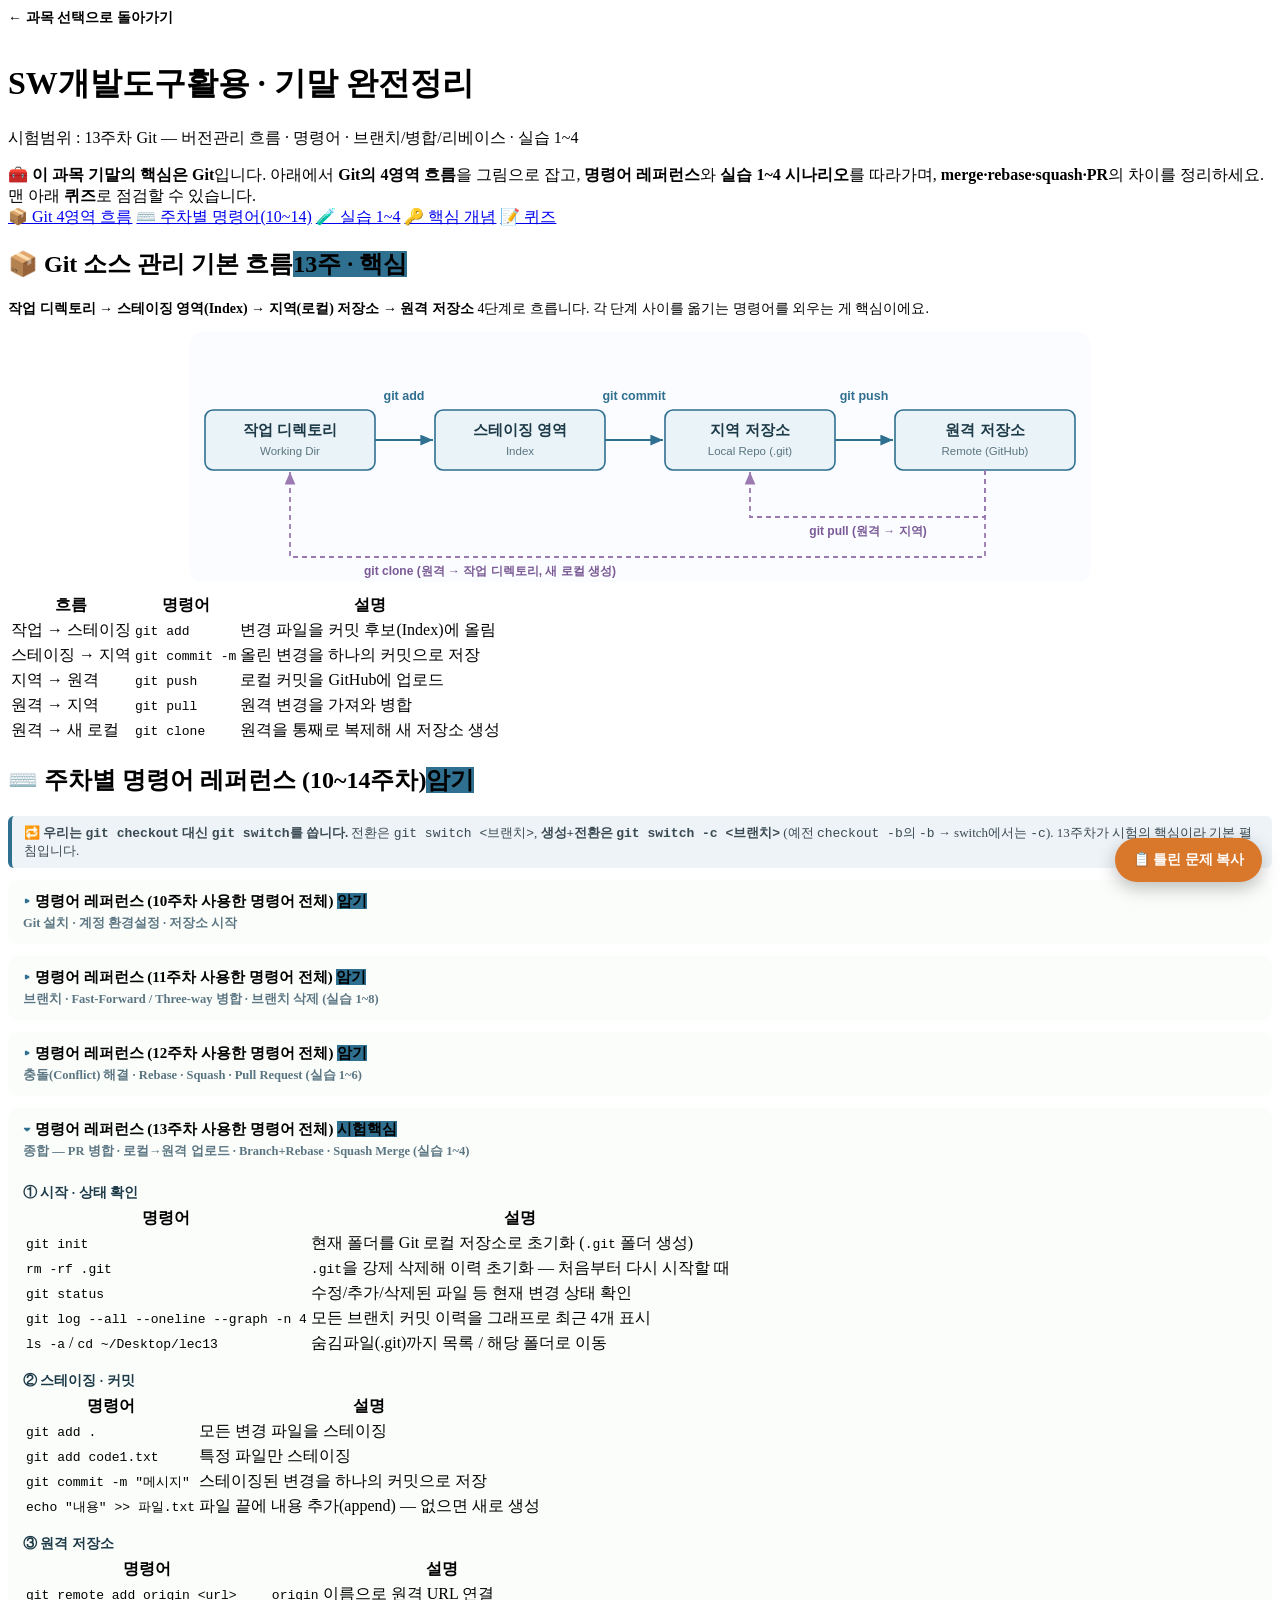
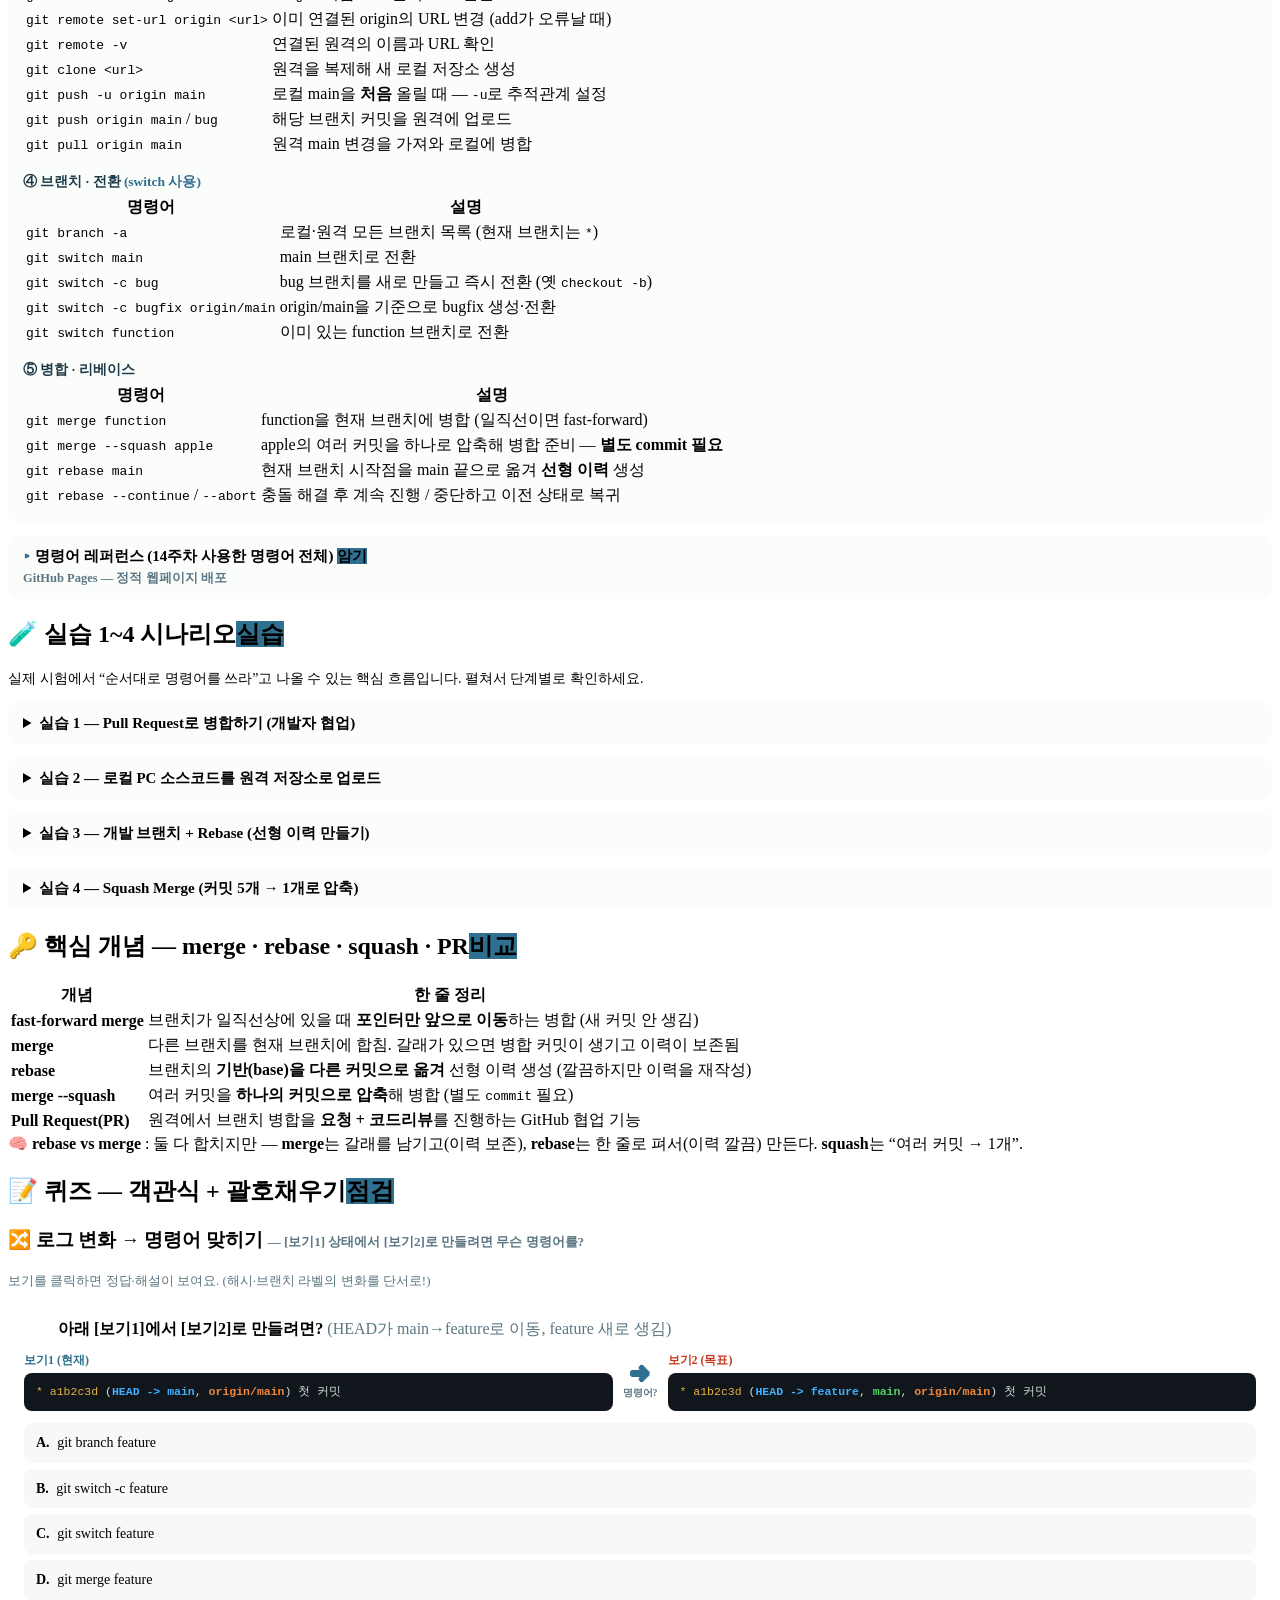
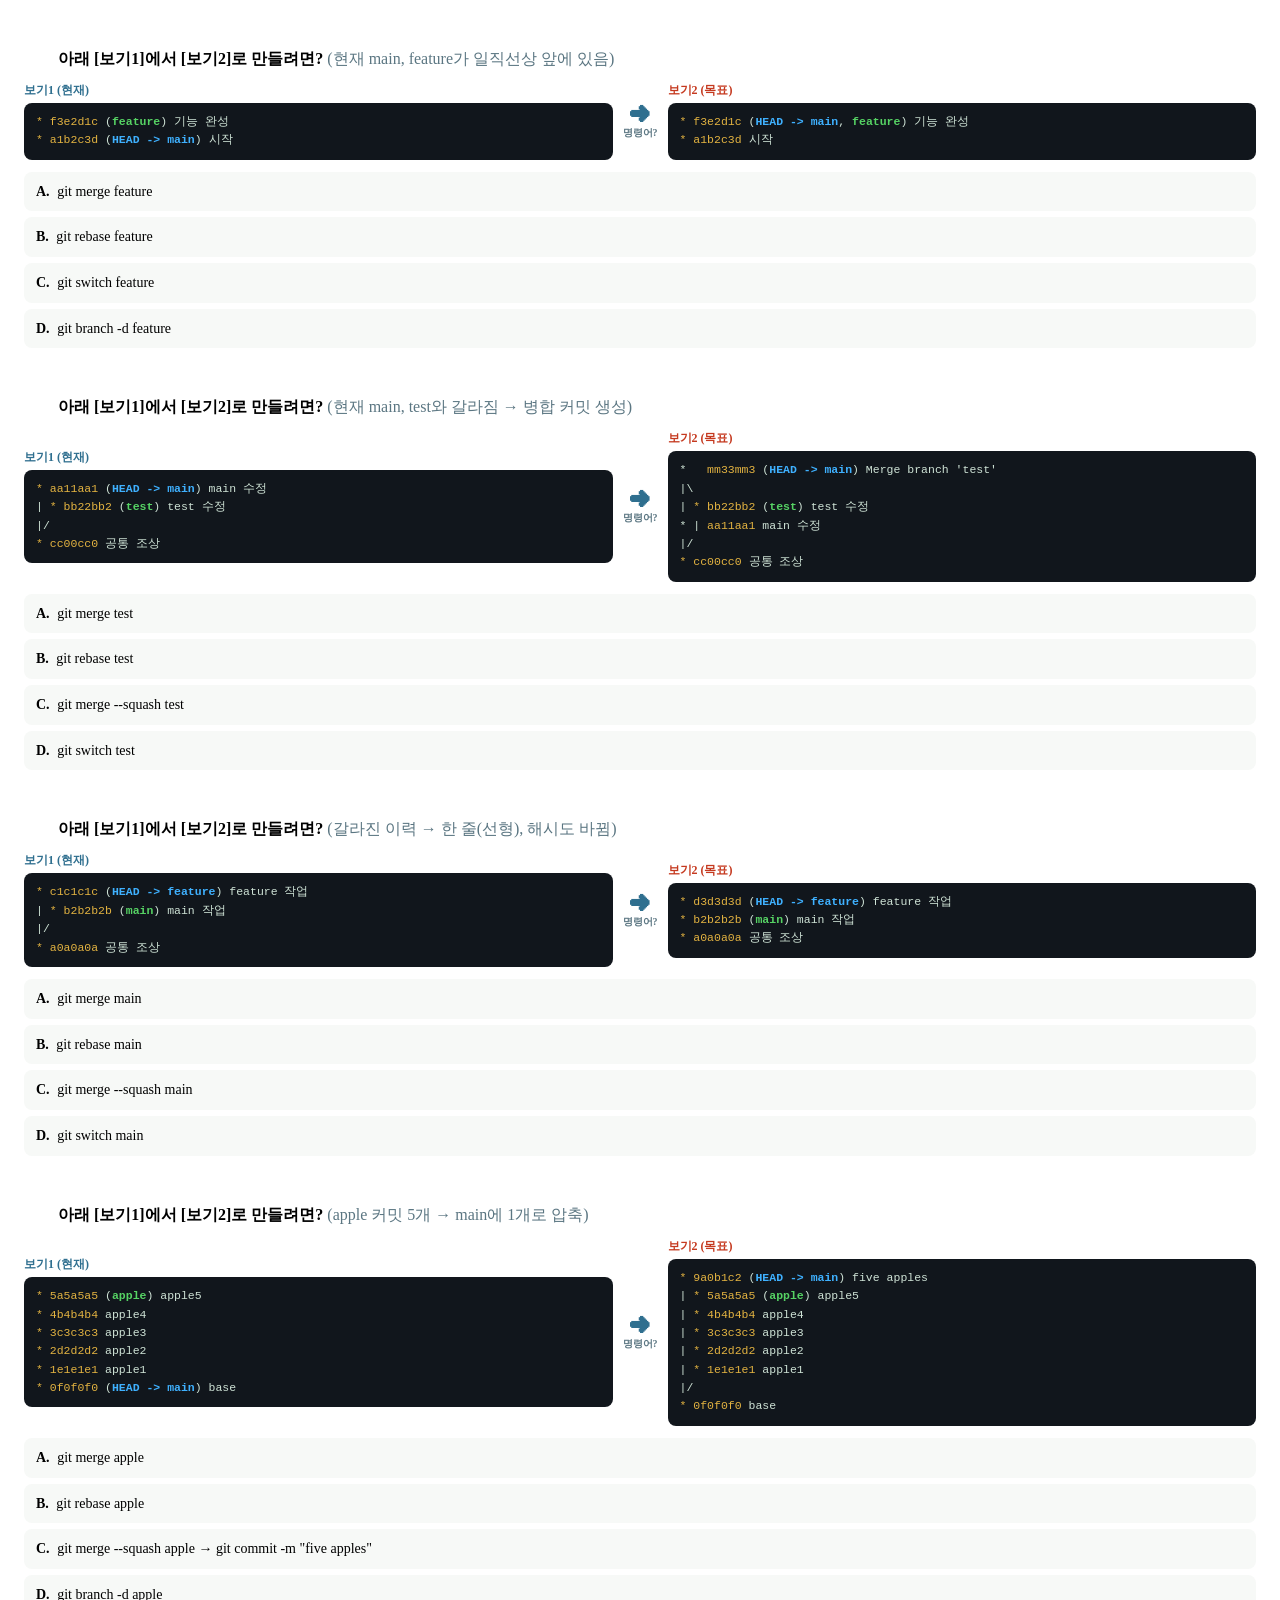
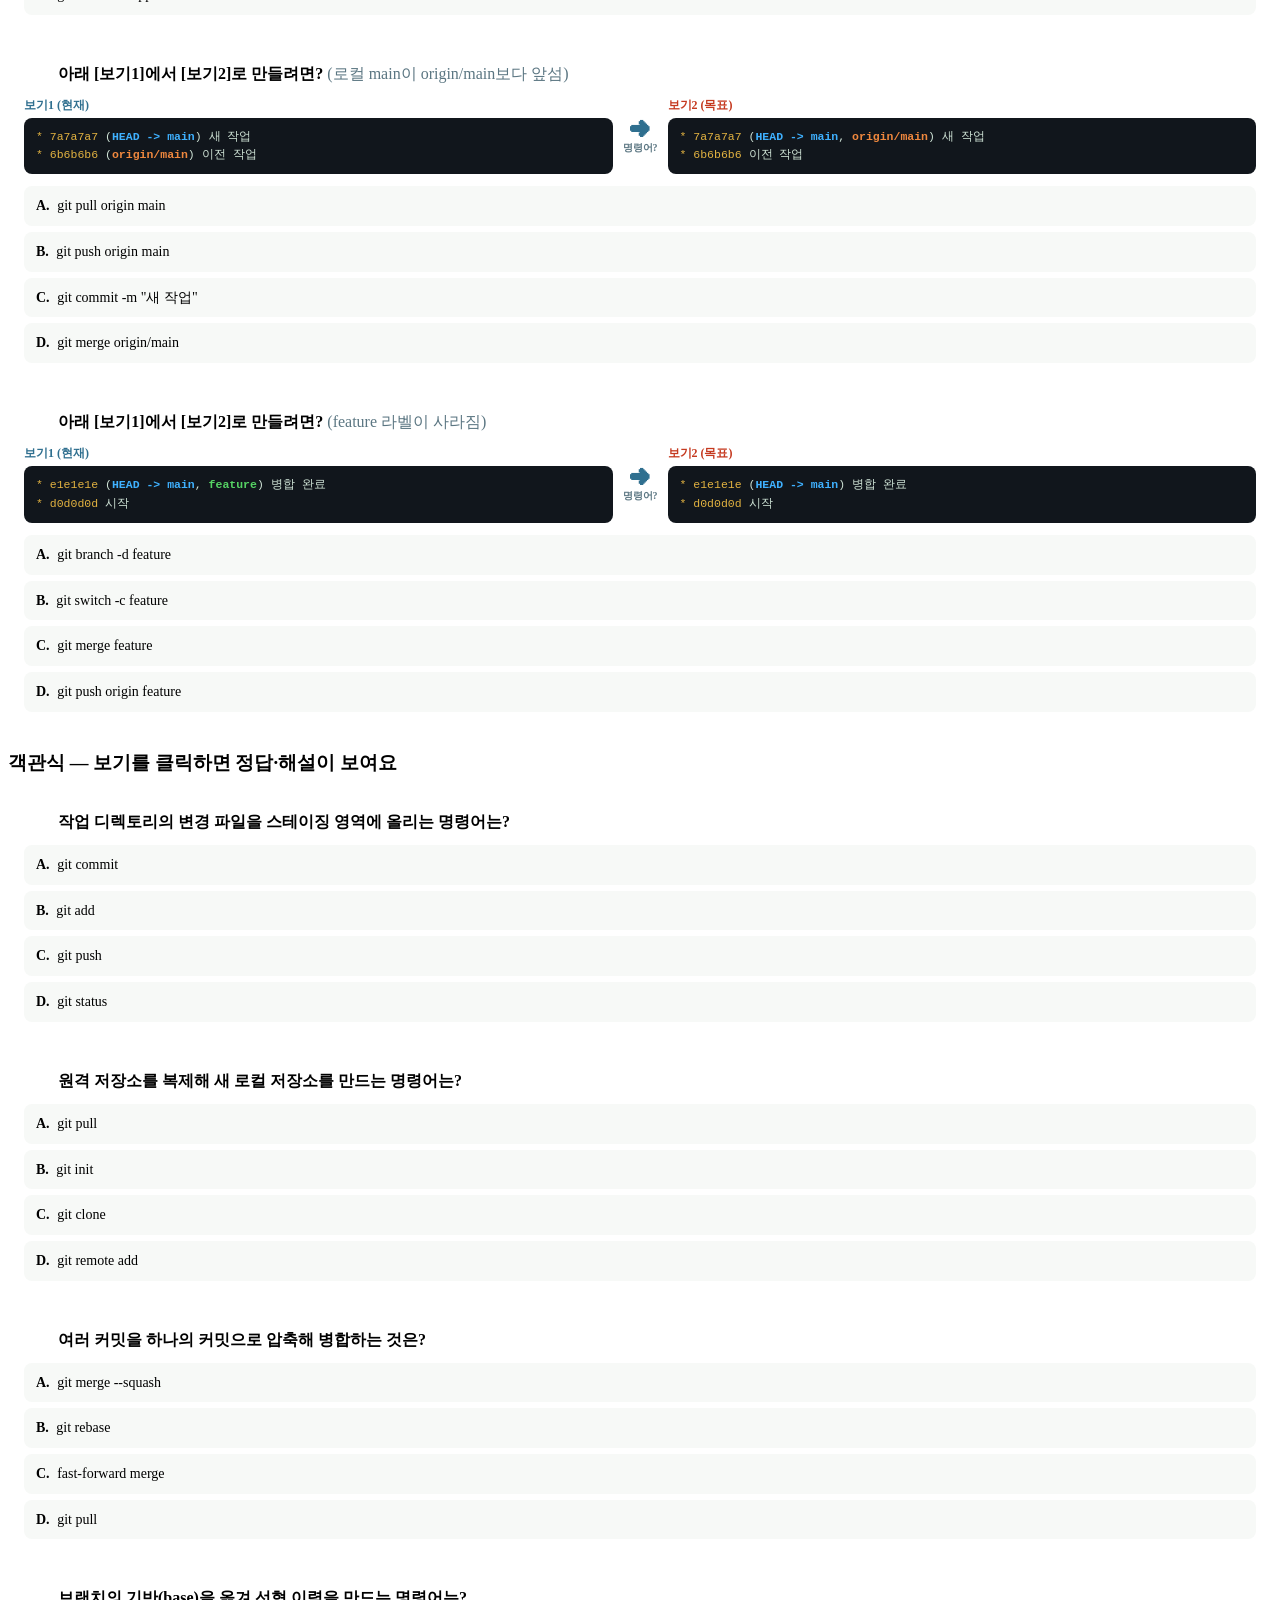
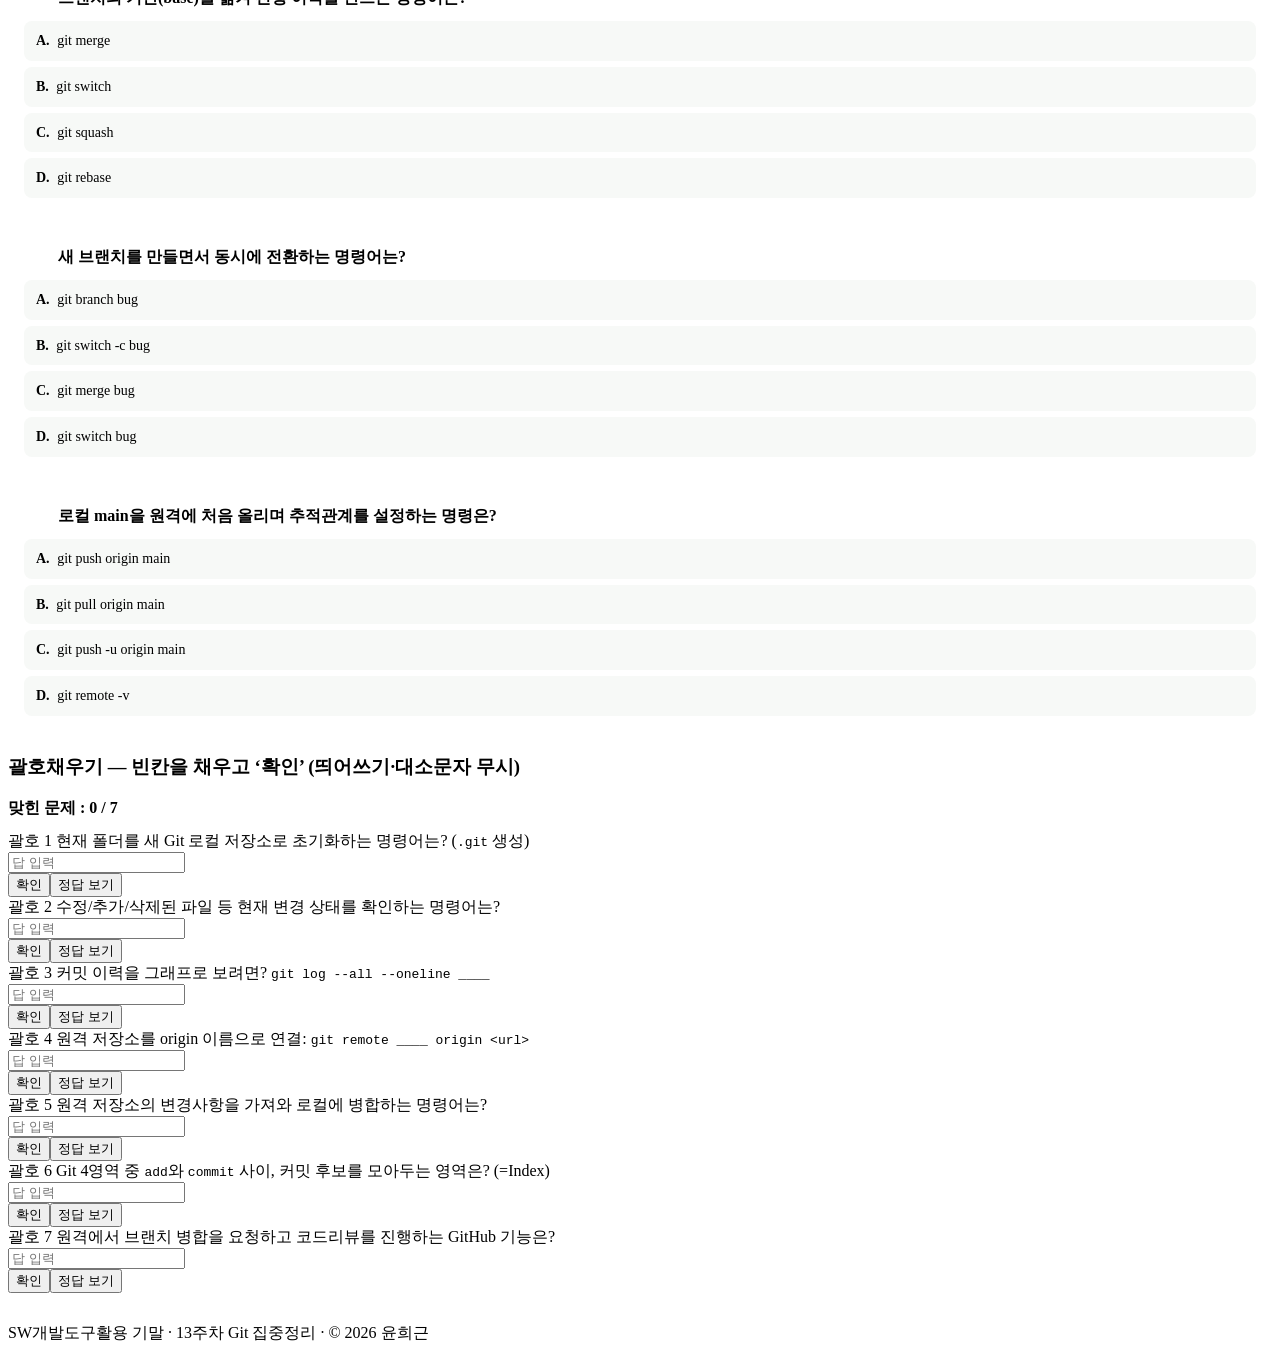
==== SW개발도구활용.html @ b2d369a0 "SW '로그 변화→명령어 맞히기' 7문제 추가 + 웹 복습배너/뒤로가기 순서 교체·깨진주석 제거 - SW 문제풀이: [보기1 log]→[보기2 log] 변화를 보고 명령어를 고르는" ====
<!-- ===================================================================== -->
<!-- SW개발도구활용 · 기말 완전정리 — 13주차 Git 집중정리                      -->
<!-- 시험범위: Lecture 13 Git (기본 흐름·명령어·브랜치/병합/리베이스·실습 1~4) -->
<!-- 코드 실행기 없음(개발도구 과목) · 개념정리 + 명령어 + 퀴즈               -->
<!-- ===================================================================== -->

<!DOCTYPE html>
<html lang="ko">

<head>
    <meta charset="UTF-8">
    <meta name="viewport" content="width=device-width, initial-scale=1.0">
    <title>SW개발도구활용 기말 완전정리 · Git</title>
    <link rel="stylesheet" href="style.css">
    <style>
        .back-link { display:inline-block; margin-bottom:14px; color:var(--main); font-weight:800; text-decoration:none; font-size:14px; }
        .back-link:hover { text-decoration:underline; }
        .chap { background:#2f6f8f; }                 /* SW(Git) = 청록 포인트 */

        /* 터미널 명령 블록 */
        pre.cmd { background:#0f1b14; color:#dff5e6; border-radius:9px; padding:12px 14px; margin:10px 0;
                  font-family:Consolas,"D2Coding",monospace; font-size:13px; line-height:1.65; overflow-x:auto; white-space:pre; }
        pre.cmd .c { color:#85b79d; }                 /* 주석/설명 */
        pre.cmd .p { color:#7fd49a; font-weight:700; } /* 프롬프트 $ */
        code.k { background:#eef3f7; color:#234; border:1px solid #cfdce6; border-radius:5px; padding:1px 6px; font-family:Consolas,"D2Coding",monospace; font-size:.92em; }

        .res { background:#eef6f0; border-left:4px solid #2d6a4f; border-radius:6px; padding:8px 12px; font-size:13px; margin:6px 0 2px; }
        .res b { color:#1f5b41; }

        /* 실제 Git Bash 로그 캡처 갤러리 */
        .logwrap { background:#fff7f3; border:1px solid #f0c9bb; border-radius:10px; padding:10px 12px; margin:8px 0; }
        .logwrap > .lh { font-weight:800; color:#c5391f; font-size:13.5px; margin-bottom:6px; }
        .loggrid { display:grid; grid-template-columns:repeat(2,1fr); gap:12px; }
        @media (max-width:700px){ .loggrid { grid-template-columns:1fr; } }
        .logshot { margin:0; }
        .logshot a { display:block; }
        .logshot img { width:100%; height:auto; display:block; border:1px solid #2b2b2b; border-radius:8px; background:#1e1e1e; cursor:zoom-in; }
        .logshot figcaption { font-size:12px; color:#6b4a3e; margin-top:5px; line-height:1.45; }
        .logshot figcaption code { font-size:.92em; }

        /* Git 4영역 흐름 다이어그램 */
        .git-flow { width:100%; max-width:900px; height:auto; display:block; margin:10px auto; background:#fbfcff; border:1px solid var(--line); border-radius:12px; }

        /* 주차별 명령어 레퍼런스 카드 */
        .wk { border:1px solid var(--line); border-radius:10px; background:#fbfdfb; margin:12px 0; }
        .wk > summary { cursor:pointer; font-weight:800; color:var(--main); padding:12px 15px; font-size:15px; list-style:none; }
        .wk > summary::-webkit-details-marker { display:none; }
        .wk > summary::before { content:"▸ "; color:#2f6f8f; }
        .wk[open] > summary::before { content:"▾ "; }
        .wk[open] > summary { border-bottom:1px solid var(--line); }
        .wk > summary .wt { display:block; margin-top:4px; font-weight:600; color:#5b7682; font-size:12.5px; }
        .wk > div { padding:4px 15px 14px; }
        .wk h4 { margin:15px 0 3px; font-size:13.5px; color:#1d3a48; }
        .wk h4:first-child { margin-top:8px; }
        .swnote { font-size:13px; color:#3a4a52; background:#eef3f7; border-left:4px solid #2f6f8f; border-radius:6px; padding:8px 12px; margin:8px 0 2px; }

        /* 실습 시나리오 카드 */
        .scn { border:1px solid var(--line); border-radius:10px; background:#fbfdfb; margin:12px 0; }
        .scn > summary { cursor:pointer; font-weight:800; color:var(--main); padding:12px 15px; font-size:15px; }
        .scn[open] > summary { border-bottom:1px solid var(--line); }
        .scn > div { padding:6px 15px 14px; }
        .scn ol { margin:8px 0 8px 20px; font-size:14px; line-height:1.7; }

        /* 객관식(컴공과 동일 스타일) */
        .mcq { border:1px solid var(--line); border-radius:10px; padding:14px 16px; margin:12px 0; background:#fff; }
        .mcq-q { font-weight:700; margin:0 0 10px; line-height:1.6; }
        .mcq-no { display:inline-block; min-width:26px; height:24px; line-height:24px; text-align:center; background:var(--main); color:#fff; border-radius:6px; font-size:13px; margin-right:8px; }
        .opt { display:block; width:100%; text-align:left; font-family:inherit; font-size:14px; line-height:1.55; background:#f7f9f7; border:1px solid var(--line); border-radius:8px; padding:9px 12px; margin:6px 0; cursor:pointer; transition:background .12s, border-color .12s; }
        .opt:hover { border-color:var(--main); background:#eef5ef; }
        .opt b { color:var(--main); margin-right:4px; }
        .mcq.answered .opt { cursor:default; }
        .opt.correct { background:#e7f6ec; border-color:var(--main); color:#176c3a; font-weight:700; }
        .opt.correct::after { content:"  ✓ 정답"; color:var(--main); font-weight:900; font-size:12px; }
        .opt.wrong { background:#fdecec; border-color:#d9534f; color:#a32f2b; }
        .opt.wrong::after { content:"  ✗"; color:#d9534f; font-weight:900; }
        .mcq-exp { display:none; margin-top:10px; padding:10px 12px; background:#fff8e6; border-left:4px solid var(--point); border-radius:6px; font-size:13.5px; line-height:1.6; }
        .mcq-exp b { color:var(--point); }
        .qz-wrap { margin:6px 0 4px; }
        #quiz-score { font-weight:800; color:var(--main); margin:4px 0 12px; }

        /* 로그 변화 → 명령어 맞히기 (보기1 log → 보기2 log) */
        .lqpair { display:grid; grid-template-columns:1fr auto 1fr; gap:10px; align-items:center; margin:10px 0 12px; }
        @media (max-width:640px){ .lqpair { grid-template-columns:1fr; } .lqarrow { transform:rotate(90deg); justify-self:center; } }
        .lqcol { min-width:0; }
        .lqlabel { font-size:12px; font-weight:800; color:#2f6f8f; margin-bottom:4px; }
        .lqlabel.b2 { color:#c5391f; }
        .lqlog { background:#11161c; color:#cfe3d6; border-radius:8px; padding:10px 12px; margin:0;
                 font-family:Consolas,"D2Coding",monospace; font-size:11.5px; line-height:1.6; white-space:pre; overflow-x:auto; }
        .lqlog .h  { color:#e3b341; }                    /* 커밋 해시 */
        .lqlog .hd { color:#3fb1ff; font-weight:700; }   /* HEAD -> */
        .lqlog .br { color:#56d364; font-weight:700; }   /* 지역 브랜치 */
        .lqlog .rm { color:#f0883e; font-weight:700; }   /* origin/원격 */
        .lqarrow { font-weight:900; color:#2f6f8f; font-size:20px; text-align:center; line-height:1.2; }
        .lqarrow small { display:block; font-size:10px; color:#5b7682; font-weight:700; }
    </style>
</head>

<body>
<div class="wrap">

    <a class="back-link" href="index.html">← 과목 선택으로 돌아가기</a>

    <header class="page-head">
        <h1>SW개발도구활용 · 기말 완전정리</h1>
        <p>시험범위 : 13주차 Git — 버전관리 흐름 · 명령어 · 브랜치/병합/리베이스 · 실습 1~4</p>
    </header>

    <div class="tip">
        🧰 <b>이 과목 기말의 핵심은 Git</b>입니다. 아래에서 <b>Git의 4영역 흐름</b>을 그림으로 잡고,
        <b>명령어 레퍼런스</b>와 <b>실습 1~4 시나리오</b>를 따라가며, <b>merge·rebase·squash·PR</b>의 차이를 정리하세요.
        맨 아래 <b>퀴즈</b>로 점검할 수 있습니다.
    </div>

    <nav class="toc">
        <a href="#flow">📦 Git 4영역 흐름</a>
        <a href="#cmd">⌨️ 주차별 명령어(10~14)</a>
        <a href="#scn">🧪 실습 1~4</a>
        <a href="#concept">🔑 핵심 개념</a>
        <a href="#quiz">📝 퀴즈</a>
    </nav>

<!-- ===================== Git 4영역 흐름 ===================== -->
<section class="card" id="flow">
  <h2>📦 Git 소스 관리 기본 흐름<span class="week chap">13주 · 핵심</span></h2>
  <p style="font-size:14px;"><b>작업 디렉토리 → 스테이징 영역(Index) → 지역(로컬) 저장소 → 원격 저장소</b> 4단계로 흐릅니다.
     각 단계 사이를 옮기는 명령어를 외우는 게 핵심이에요.</p>

  <svg class="git-flow" viewBox="0 0 900 250" xmlns="http://www.w3.org/2000/svg" font-family="'맑은 고딕',Arial,sans-serif">
    <defs>
      <marker id="ga" markerWidth="9" markerHeight="9" refX="7" refY="3" orient="auto"><path d="M0,0 L7,3 L0,6 Z" fill="#2f6f8f"/></marker>
      <marker id="gb" markerWidth="9" markerHeight="9" refX="7" refY="3" orient="auto"><path d="M0,0 L7,3 L0,6 Z" fill="#9a7ab0"/></marker>
    </defs>
    <style>
      .bx { fill:#eaf3f7; stroke:#2f6f8f; stroke-width:1.6; }
      .bt { fill:#1d3a48; font-weight:800; font-size:15px; text-anchor:middle; }
      .bs { fill:#5b7682; font-size:11.5px; text-anchor:middle; }
      .fa { stroke:#2f6f8f; stroke-width:1.8; fill:none; marker-end:url(#ga); }
      .fl { fill:#2f6f8f; font-weight:800; font-size:12.5px; text-anchor:middle; }
      .ba { stroke:#9a7ab0; stroke-width:1.8; fill:none; marker-end:url(#gb); stroke-dasharray:5 4; }
      .bl { fill:#7a5a96; font-weight:800; font-size:12px; text-anchor:middle; }
    </style>
    <!-- 박스 4개 -->
    <rect class="bx" x="15"  y="78" width="170" height="60" rx="8"/>
    <text class="bt" x="100" y="103">작업 디렉토리</text><text class="bs" x="100" y="123">Working Dir</text>
    <rect class="bx" x="245" y="78" width="170" height="60" rx="8"/>
    <text class="bt" x="330" y="103">스테이징 영역</text><text class="bs" x="330" y="123">Index</text>
    <rect class="bx" x="475" y="78" width="170" height="60" rx="8"/>
    <text class="bt" x="560" y="103">지역 저장소</text><text class="bs" x="560" y="123">Local Repo (.git)</text>
    <rect class="bx" x="705" y="78" width="180" height="60" rx="8"/>
    <text class="bt" x="795" y="103">원격 저장소</text><text class="bs" x="795" y="123">Remote (GitHub)</text>
    <!-- 앞으로 흐름 -->
    <path class="fa" d="M185,108 L243,108"/><text class="fl" x="214" y="68">git add</text>
    <path class="fa" d="M415,108 L473,108"/><text class="fl" x="444" y="68">git commit</text>
    <path class="fa" d="M645,108 L703,108"/><text class="fl" x="674" y="68">git push</text>
    <!-- 되돌아오는 흐름(pull / clone) -->
    <path class="ba" d="M795,138 L795,185 L560,185 L560,140"/><text class="bl" x="678" y="203">git pull (원격 → 지역)</text>
    <path class="ba" d="M795,138 L795,225 L100,225 L100,140"/><text class="bl" x="300" y="243">git clone (원격 → 작업 디렉토리, 새 로컬 생성)</text>
  </svg>
  <table class="ref"><tr><th>흐름</th><th>명령어</th><th>설명</th></tr>
    <tr><td>작업 → 스테이징</td><td><code>git add</code></td><td>변경 파일을 커밋 후보(Index)에 올림</td></tr>
    <tr><td>스테이징 → 지역</td><td><code>git commit -m</code></td><td>올린 변경을 하나의 커밋으로 저장</td></tr>
    <tr><td>지역 → 원격</td><td><code>git push</code></td><td>로컬 커밋을 GitHub에 업로드</td></tr>
    <tr><td>원격 → 지역</td><td><code>git pull</code></td><td>원격 변경을 가져와 병합</td></tr>
    <tr><td>원격 → 새 로컬</td><td><code>git clone</code></td><td>원격을 통째로 복제해 새 저장소 생성</td></tr>
  </table>
</section>

<!-- ===================== 명령어 레퍼런스 ===================== -->
<section class="card" id="cmd">
  <h2>⌨️ 주차별 명령어 레퍼런스 (10~14주차)<span class="week chap">암기</span></h2>
  <div class="swnote">🔁 <b>우리는 <code>git checkout</code> 대신 <code>git switch</code>를 씁니다.</b>
    전환은 <code>git switch &lt;브랜치&gt;</code>, <b>생성+전환은 <code>git switch -c &lt;브랜치&gt;</code></b>
    (예전 <code>checkout -b</code>의 <code>-b</code> → switch에서는 <code>-c</code>). 13주차가 시험의 핵심이라 기본 펼침입니다.</div>

  <details class="wk"><summary>명령어 레퍼런스 (10주차 사용한 명령어 전체) <span class="week chap">암기</span>
    <span class="wt">Git 설치 · 계정 환경설정 · 저장소 시작</span></summary>
    <div>
      <h4>Git 설치 후 가장 먼저 하는 1회성 계정 설정</h4>
      <table class="ref"><tr><th>명령어</th><th>설명</th></tr>
        <tr><td><code>git --version</code></td><td>설치된 Git 버전 확인</td></tr>
        <tr><td><code>git config --global user.name "이름"</code></td><td>커밋 작성자 <b>이름</b>을 전역(모든 저장소)으로 설정</td></tr>
        <tr><td><code>git config --global user.email "이메일"</code></td><td>커밋 작성자 <b>이메일</b>을 전역으로 설정</td></tr>
        <tr><td><code>git config --list</code></td><td>현재 Git 설정값 전체 확인</td></tr>
      </table>
      <h4>저장소 시작</h4>
      <table class="ref"><tr><th>명령어</th><th>설명</th></tr>
        <tr><td><code>git init</code></td><td>현재 폴더를 Git 로컬 저장소로 초기화 (<code>.git</code> 생성)</td></tr>
        <tr><td><code>git clone &lt;url&gt;</code></td><td>원격 저장소를 복제해 새 로컬 저장소 생성</td></tr>
      </table>
    </div>
  </details>

  <details class="wk"><summary>명령어 레퍼런스 (11주차 사용한 명령어 전체) <span class="week chap">암기</span>
    <span class="wt">브랜치 · Fast-Forward / Three-way 병합 · 브랜치 삭제 (실습 1~8)</span></summary>
    <div>
      <h4>브랜치 만들기 · 전환</h4>
      <table class="ref"><tr><th>명령어</th><th>설명</th></tr>
        <tr><td><code>git branch</code></td><td>브랜치 목록 확인 (현재 브랜치는 <code>*</code>)</td></tr>
        <tr><td><code>git switch -c test</code> <code class="k">(= 옛 checkout -b test)</code></td><td>test 개발 브랜치를 새로 만들고 즉시 전환</td></tr>
        <tr><td><code>git switch main</code></td><td>main 브랜치로 전환</td></tr>
      </table>
      <h4>커밋 · 원격 반영</h4>
      <table class="ref"><tr><th>명령어</th><th>설명</th></tr>
        <tr><td><code>git add .</code> / <code>git commit -m "..."</code></td><td>변경을 스테이징 · 커밋</td></tr>
        <tr><td><code>git push origin main</code> / <code>&lt;브랜치&gt;</code></td><td>각 브랜치의 개발내역을 원격(GitHub)에 업로드</td></tr>
      </table>
      <h4>병합 (Fast-Forward / Three-way)</h4>
      <table class="ref"><tr><th>명령어</th><th>설명</th></tr>
        <tr><td><code>git merge test</code></td><td>test를 현재 브랜치에 병합 — 일직선이면 <b>Fast-Forward</b>, 갈래가 있으면 <b>Three-way</b>(병합 커밋 생성)</td></tr>
      </table>
      <h4>브랜치 삭제 · 로그</h4>
      <table class="ref"><tr><th>명령어</th><th>설명</th></tr>
        <tr><td><code>git branch -d test</code></td><td>병합이 끝난 브랜치를 안전하게 삭제</td></tr>
        <tr><td><code>git branch -D test</code></td><td>병합 안 된 브랜치도 강제 삭제</td></tr>
        <tr><td><code>git log --oneline --all --graph -n 3</code></td><td>모든 브랜치 이력을 한 줄 그래프로 (실습에서 <code>-n 2/3</code> 사용)</td></tr>
      </table>
      <div class="swnote">👥 <b>협업</b> : GitHub 저장소 <b>Settings → Collaborator(공동작업자) 추가</b> → 초대받은 사람이 같은 저장소에 push 가능.</div>
    </div>
  </details>

  <details class="wk"><summary>명령어 레퍼런스 (12주차 사용한 명령어 전체) <span class="week chap">암기</span>
    <span class="wt">충돌(Conflict) 해결 · Rebase · Squash · Pull Request (실습 1~6)</span></summary>
    <div>
      <h4>충돌(Conflict) 해결</h4>
      <table class="ref"><tr><th>명령어 / 표시</th><th>설명</th></tr>
        <tr><td><code>git merge test</code></td><td>병합 — 같은 줄을 양쪽 브랜치가 고쳤으면 <b>충돌 발생</b></td></tr>
        <tr><td><code>&lt;&lt;&lt;&lt;&lt;&lt;&lt; HEAD</code> · <code>=======</code> · <code>&gt;&gt;&gt;&gt;&gt;&gt;&gt; test</code></td><td>충돌 부분 표시 — 편집기로 <b>원하는 내용만 남기고 표시 줄 삭제</b></td></tr>
        <tr><td><code>git add &lt;충돌파일&gt;</code> → <code>git commit</code></td><td>충돌 해결 후 병합 마무리 (병합 커밋 생성)</td></tr>
      </table>
      <h4>Rebase 후 Merge (선형 이력)</h4>
      <table class="ref"><tr><th>명령어</th><th>설명</th></tr>
        <tr><td><code>git rebase main</code></td><td>현재 개발 브랜치를 main 끝으로 옮겨 <b>선형 이력</b> 생성</td></tr>
        <tr><td><code>git rebase --continue</code> / <code>--abort</code></td><td>충돌 해결 후 계속 진행 / 중단하고 이전 상태로 복귀</td></tr>
      </table>
      <h4>Squash 로 커밋 이력 간소화</h4>
      <table class="ref"><tr><th>명령어</th><th>설명</th></tr>
        <tr><td><code>git merge --squash &lt;브랜치&gt;</code> + <code>git commit -m "..."</code></td><td>여러 커밋을 <b>1개로 압축</b>해 병합 (별도 commit 필요)</td></tr>
      </table>
      <h4>정리 · 원격 반영 · PR</h4>
      <table class="ref"><tr><th>명령어</th><th>설명</th></tr>
        <tr><td><code>git branch -d &lt;브랜치&gt;</code></td><td>병합 끝난 개발 브랜치 삭제</td></tr>
        <tr><td><code>git push origin main</code></td><td>충돌 해결·병합 결과를 원격에 반영</td></tr>
        <tr><td>GitHub <b>Pull Request</b></td><td>병합 요청 → 코드리뷰 → Merge → <b>Closed</b> 기록 (개발자 수만큼 PR)</td></tr>
      </table>
    </div>
  </details>

  <details class="wk" open><summary>명령어 레퍼런스 (13주차 사용한 명령어 전체) <span class="week chap">시험핵심</span>
    <span class="wt">종합 — PR 병합 · 로컬→원격 업로드 · Branch+Rebase · Squash Merge (실습 1~4)</span></summary>
    <div>
      <h4>① 시작 · 상태 확인</h4>
      <table class="ref"><tr><th>명령어</th><th>설명</th></tr>
        <tr><td><code>git init</code></td><td>현재 폴더를 Git 로컬 저장소로 초기화 (<code>.git</code> 폴더 생성)</td></tr>
        <tr><td><code>rm -rf .git</code></td><td><code>.git</code>을 강제 삭제해 이력 초기화 — 처음부터 다시 시작할 때</td></tr>
        <tr><td><code>git status</code></td><td>수정/추가/삭제된 파일 등 현재 변경 상태 확인</td></tr>
        <tr><td><code>git log --all --oneline --graph -n 4</code></td><td>모든 브랜치 커밋 이력을 그래프로 최근 4개 표시</td></tr>
        <tr><td><code>ls -a</code> / <code>cd ~/Desktop/lec13</code></td><td>숨김파일(.git)까지 목록 / 해당 폴더로 이동</td></tr>
      </table>

      <h4>② 스테이징 · 커밋</h4>
      <table class="ref"><tr><th>명령어</th><th>설명</th></tr>
        <tr><td><code>git add .</code></td><td>모든 변경 파일을 스테이징</td></tr>
        <tr><td><code>git add code1.txt</code></td><td>특정 파일만 스테이징</td></tr>
        <tr><td><code>git commit -m "메시지"</code></td><td>스테이징된 변경을 하나의 커밋으로 저장</td></tr>
        <tr><td><code>echo "내용" &gt;&gt; 파일.txt</code></td><td>파일 끝에 내용 추가(append) — 없으면 새로 생성</td></tr>
      </table>

      <h4>③ 원격 저장소</h4>
      <table class="ref"><tr><th>명령어</th><th>설명</th></tr>
        <tr><td><code>git remote add origin &lt;url&gt;</code></td><td><code>origin</code> 이름으로 원격 URL 연결</td></tr>
        <tr><td><code>git remote set-url origin &lt;url&gt;</code></td><td>이미 연결된 origin의 URL 변경 (add가 오류날 때)</td></tr>
        <tr><td><code>git remote -v</code></td><td>연결된 원격의 이름과 URL 확인</td></tr>
        <tr><td><code>git clone &lt;url&gt;</code></td><td>원격을 복제해 새 로컬 저장소 생성</td></tr>
        <tr><td><code>git push -u origin main</code></td><td>로컬 main을 <b>처음</b> 올릴 때 — <code>-u</code>로 추적관계 설정</td></tr>
        <tr><td><code>git push origin main</code> / <code>bug</code></td><td>해당 브랜치 커밋을 원격에 업로드</td></tr>
        <tr><td><code>git pull origin main</code></td><td>원격 main 변경을 가져와 로컬에 병합</td></tr>
      </table>

      <h4>④ 브랜치 · 전환 <span style="font-weight:600;color:#2f6f8f;">(switch 사용)</span></h4>
      <table class="ref"><tr><th>명령어</th><th>설명</th></tr>
        <tr><td><code>git branch -a</code></td><td>로컬·원격 모든 브랜치 목록 (현재 브랜치는 <code>*</code>)</td></tr>
        <tr><td><code>git switch main</code></td><td>main 브랜치로 전환</td></tr>
        <tr><td><code>git switch -c bug</code></td><td>bug 브랜치를 새로 만들고 즉시 전환 (옛 <code>checkout -b</code>)</td></tr>
        <tr><td><code>git switch -c bugfix origin/main</code></td><td>origin/main을 기준으로 bugfix 생성·전환</td></tr>
        <tr><td><code>git switch function</code></td><td>이미 있는 function 브랜치로 전환</td></tr>
      </table>

      <h4>⑤ 병합 · 리베이스</h4>
      <table class="ref"><tr><th>명령어</th><th>설명</th></tr>
        <tr><td><code>git merge function</code></td><td>function을 현재 브랜치에 병합 (일직선이면 fast-forward)</td></tr>
        <tr><td><code>git merge --squash apple</code></td><td>apple의 여러 커밋을 하나로 압축해 병합 준비 — <b>별도 commit 필요</b></td></tr>
        <tr><td><code>git rebase main</code></td><td>현재 브랜치 시작점을 main 끝으로 옮겨 <b>선형 이력</b> 생성</td></tr>
        <tr><td><code>git rebase --continue</code> / <code>--abort</code></td><td>충돌 해결 후 계속 진행 / 중단하고 이전 상태로 복귀</td></tr>
      </table>
    </div>
  </details>

  <details class="wk"><summary>명령어 레퍼런스 (14주차 사용한 명령어 전체) <span class="week chap">암기</span>
    <span class="wt">GitHub Pages — 정적 웹페이지 배포</span></summary>
    <div>
      <h4>GitHub Pages 로 내 웹페이지 배포하기</h4>
      <table class="ref"><tr><th>단계 / 명령어</th><th>설명</th></tr>
        <tr><td>GitHub에 <code>사용자명.github.io</code> 저장소 생성</td><td>Pages 전용 저장소 <b>이름 규칙</b> (Public)</td></tr>
        <tr><td><code>git clone https://github.com/사용자명/사용자명.github.io</code></td><td>저장소를 로컬에 복제</td></tr>
        <tr><td><code>index.html</code> 작성</td><td>배포 시 가장 먼저 보일 첫 화면 HTML</td></tr>
        <tr><td><code>git add . → git commit -m "..." → git push origin main</code></td><td>커밋 후 원격에 올리면 <b>자동 배포</b></td></tr>
        <tr><td>Settings → Pages</td><td>배포 주소 확인 → <code>https://gmlrms1016-dotcom.github.io/</code></td></tr>
      </table>
    </div>
  </details>
</section>

<!-- ===================== 실습 시나리오 ===================== -->
<section class="card" id="scn">
  <h2>🧪 실습 1~4 시나리오<span class="week chap">실습</span></h2>
  <p style="font-size:14px;">실제 시험에서 “순서대로 명령어를 쓰라”고 나올 수 있는 핵심 흐름입니다. 펼쳐서 단계별로 확인하세요.</p>

  <details class="scn"><summary>실습 1 — Pull Request로 병합하기 (개발자 협업)</summary>
    <div>
      <p style="font-size:14px;">bug 브랜치에 <code class="k">code1.txt</code>를 추가하고, GitHub <b>Pull Request</b>로 main에 병합.</p>
      <pre class="cmd"><code>git clone https://github.com/rawonDY/TeamProject.git
cd TeamProject
git switch -c bug              <span class="c"># bug 브랜치 생성·전환</span>
<span class="c"># (code1.txt 작성)</span>
git add code1.txt
git commit -m "code1.txt 파일에 내용 추가"
git push origin bug             <span class="c"># bug 브랜치 업로드</span>
<span class="c"># GitHub 웹: Pull Request 생성 (base: main ← compare: bug)</span>
<span class="c"># 코드리뷰 후 Merge → "개발 내용 확인, 이상 없음"</span>
git switch main
git pull origin main            <span class="c"># 병합 결과 로컬에 반영</span>
git log --all --oneline --graph</code></pre>
    </div>
  </details>

  <details class="scn"><summary>실습 2 — 로컬 PC 소스코드를 원격 저장소로 업로드</summary>
    <div>
      <pre class="cmd"><code>cd ~/Desktop/lec13
git init                        <span class="c"># 로컬 저장소 초기화</span>
git add .
git commit -m "add code1.txt and code2.txt"
git remote add origin https://github.com/gmlrms1016-dotcom/lec13.git
git push -u origin main         <span class="c"># 처음 업로드 + 추적관계 설정</span></code></pre>

      <div class="logwrap">
        <div class="lh">🖥️ 실제 실행 로그 (내 Git Bash 캡처)</div>
        <div class="loggrid">
          <figure class="logshot">
            <a href="sw-img/l2-log.png" target="_blank" rel="noopener"><img src="sw-img/l2-log.png" alt="실습2 Git Bash 로그" loading="lazy"></a>
            <figcaption><code>init → add → commit → remote add → push -u</code> 전 과정. <code>Initialized empty Git repository</code> → 커밋 <code>6574e55</code> → <code>[new branch] main -&gt; main</code> 으로 첫 업로드 성공.</figcaption>
          </figure>
        </div>
      </div>
    </div>
  </details>

  <details class="scn"><summary>실습 3 — 개발 브랜치 + Rebase (선형 이력 만들기)</summary>
    <div>
      <p style="font-size:14px;">function·main·bugfix 세 브랜치를 만들고, <b>rebase</b>로 한 줄(선형)로 정리한 뒤 <b>fast-forward merge</b>.</p>
      <pre class="cmd"><code><span class="c">(1) 브랜치 3개 생성·커밋</span>
git switch -c function
echo "function 개발" &gt;&gt; code1.txt
git add . &amp;&amp; git commit -m "function 개발중"
git switch main
echo "main 개발" &gt;&gt; code1.txt
git add . &amp;&amp; git commit -m "main 개발중"
git switch -c bugfix origin/main
echo "bug 수정" &gt;&gt; code2.txt
git add . &amp;&amp; git commit -m "bug 수정"

<span class="c">(2) main에 bugfix를 rebase → 선형</span>
git switch main
git rebase bugfix

<span class="c">(3) function을 main 위로 rebase (충돌 시 수정→git add .→git rebase --continue)</span>
git switch function
git rebase main

<span class="c">(4) main에 function merge → fast-forward</span>
git switch main
git merge function
git push origin main</code></pre>

      <div class="logwrap">
        <div class="lh">🖥️ 실제 실행 로그 — 단계별 <code>git log --all --oneline --graph</code> (내 Git Bash 캡처)</div>
        <div class="loggrid">
          <figure class="logshot">
            <a href="sw-img/l3-1.png" target="_blank" rel="noopener"><img src="sw-img/l3-1.png" alt="실습3 (1) 세 브랜치 분기" loading="lazy"></a>
            <figcaption><b>(1) 브랜치 3개 생성·커밋</b> → <code>83786f1(bugfix)</code>·<code>23e6a91(main)</code>·<code>028ee8b(function)</code> 가 <code>6574e55(origin/main)</code>에서 <b>세 갈래로 분기</b>.</figcaption>
          </figure>
          <figure class="logshot">
            <a href="sw-img/l3-2.png" target="_blank" rel="noopener"><img src="sw-img/l3-2.png" alt="실습3 (2) main rebase bugfix" loading="lazy"></a>
            <figcaption><b>(2) <code>git rebase bugfix</code></b> → <code>Successfully rebased</code>. <code>bb4c0c2(main)</code>이 <code>83786f1(bugfix)</code> 위로 올라감(<code>function</code>은 아직 분기).</figcaption>
          </figure>
          <figure class="logshot">
            <a href="sw-img/l3-3.png" target="_blank" rel="noopener"><img src="sw-img/l3-3.png" alt="실습3 (3) function rebase main" loading="lazy"></a>
            <figcaption><b>(3) <code>git rebase main</code></b> → <code>fc2e4ab(function)</code>·<code>bb4c0c2(main)</code>·<code>83786f1(bugfix)</code> 가 <b>완전한 한 줄(선형)</b>로 정렬.</figcaption>
          </figure>
          <figure class="logshot">
            <a href="sw-img/l3-4.png" target="_blank" rel="noopener"><img src="sw-img/l3-4.png" alt="실습3 (4) fast-forward merge" loading="lazy"></a>
            <figcaption><b>(4) <code>git merge function</code></b> → <code>Fast-forward</code>! <code>fc2e4ab</code>를 <code>HEAD -&gt; main, function</code> 둘이 함께 가리킴(병합커밋 없음).</figcaption>
          </figure>
          <figure class="logshot">
            <a href="sw-img/l3-5.png" target="_blank" rel="noopener"><img src="sw-img/l3-5.png" alt="실습3 (5) push" loading="lazy"></a>
            <figcaption><b>(5) <code>git push origin main</code></b> → <code>origin/main</code>도 <code>fc2e4ab</code>로 최신화. (<code>HEAD -&gt; main, origin/main, function</code>)</figcaption>
          </figure>
        </div>
        <div class="res">→ <b>rebase</b>로 분기를 선형으로 펴니, 마지막 병합이 새 커밋 없이 <b>fast-forward</b>로 끝남. (커밋 해시는 내 실제 실행값)</div>
      </div>
    </div>
  </details>

  <details class="scn"><summary>실습 4 — Squash Merge (커밋 5개 → 1개로 압축)</summary>
    <div>
      <pre class="cmd"><code><span class="c">(1) apple 브랜치에 커밋 5개</span>
git switch -c apple
echo "apple1" &gt;&gt; code1.txt &amp;&amp; git add . &amp;&amp; git commit -m "apple"
echo "apple2" &gt;&gt; code1.txt &amp;&amp; git add . &amp;&amp; git commit -m "apple"
<span class="c"># ... apple3, apple4, apple5 동일</span>

<span class="c">(2) main에서 squash merge → 하나로 합쳐 새 커밋</span>
git switch main
git merge --squash apple
git commit -m "five apples"     <span class="c"># 5개가 1개 커밋으로</span>

<span class="c">(3) 원격에 push</span>
git push origin main</code></pre>

      <div class="logwrap">
        <div class="lh">🖥️ 실제 실행 로그 — squash 전·후 <code>git log --all --oneline --graph</code> (내 Git Bash 캡처)</div>
        <div class="loggrid">
          <figure class="logshot">
            <a href="sw-img/l4-1.png" target="_blank" rel="noopener"><img src="sw-img/l4-1.png" alt="실습4 (1) apple 커밋 5개" loading="lazy"></a>
            <figcaption><b>(1) <code>apple</code>에 커밋 5개</b> (<code>-n 6</code>) → <code>1939476(HEAD-&gt;apple)</code> 등 <b>“apple” 커밋 5개</b>가 <code>fc2e4ab(main)</code> 위에 쌓임.</figcaption>
          </figure>
          <figure class="logshot">
            <a href="sw-img/l4-2.png" target="_blank" rel="noopener"><img src="sw-img/l4-2.png" alt="실습4 (2) squash merge 후" loading="lazy"></a>
            <figcaption><b>(2) <code>merge --squash</code> + <code>commit "five apples"</code></b> (<code>-n 7</code>) → <code>main</code>엔 <code>13a7d92 five apples</code> <b>한 커밋</b>, <code>apple</code> 5개는 옆 갈래로 그대로.</figcaption>
          </figure>
          <figure class="logshot">
            <a href="sw-img/l4-3.png" target="_blank" rel="noopener"><img src="sw-img/l4-3.png" alt="실습4 (3) push 최종" loading="lazy"></a>
            <figcaption><b>(3) <code>git push origin main</code></b> (<code>-n 2</code>) → <code>13a7d92 (HEAD -&gt; main, origin/main) five apples</code> 로 <b>깔끔하게 한 줄</b> 완료.</figcaption>
          </figure>
        </div>
        <div class="res">→ <b>squash</b>로 자잘한 <code>apple</code> 커밋 5개가 <b>“five apples” 한 커밋(<code>13a7d92</code>)</b>으로 합쳐짐. (커밋 해시는 내 실제 실행값)</div>
      </div>
    </div>
  </details>
</section>

<!-- ===================== 핵심 개념 ===================== -->
<section class="card" id="concept">
  <h2>🔑 핵심 개념 — merge · rebase · squash · PR<span class="week chap">비교</span></h2>
  <table class="ref"><tr><th>개념</th><th>한 줄 정리</th></tr>
    <tr><td><b>fast-forward merge</b></td><td>브랜치가 일직선상에 있을 때 <b>포인터만 앞으로 이동</b>하는 병합 (새 커밋 안 생김)</td></tr>
    <tr><td><b>merge</b></td><td>다른 브랜치를 현재 브랜치에 합침. 갈래가 있으면 병합 커밋이 생기고 이력이 보존됨</td></tr>
    <tr><td><b>rebase</b></td><td>브랜치의 <b>기반(base)을 다른 커밋으로 옮겨</b> 선형 이력 생성 (깔끔하지만 이력을 재작성)</td></tr>
    <tr><td><b>merge --squash</b></td><td>여러 커밋을 <b>하나의 커밋으로 압축</b>해 병합 (별도 <code>commit</code> 필요)</td></tr>
    <tr><td><b>Pull Request(PR)</b></td><td>원격에서 브랜치 병합을 <b>요청 + 코드리뷰</b>를 진행하는 GitHub 협업 기능</td></tr>
  </table>
  <div class="tip">🧠 <b>rebase vs merge</b> : 둘 다 합치지만 — <b>merge</b>는 갈래를 남기고(이력 보존), <b>rebase</b>는 한 줄로 펴서(이력 깔끔) 만든다. <b>squash</b>는 “여러 커밋 → 1개”.</div>
</section>

<!-- ===================== 퀴즈 ===================== -->
<section class="card" id="quiz">
  <h2>📝 퀴즈 — 객관식 + 괄호채우기<span class="week chap">점검</span></h2>

  <h3>🔀 로그 변화 → 명령어 맞히기 <span style="font-weight:600;font-size:13px;color:#5b7682;">— [보기1] 상태에서 [보기2]로 만들려면 무슨 명령어를?</span></h3>
  <p style="font-size:13px;color:#5b7682;margin:2px 0 10px;">보기를 클릭하면 정답·해설이 보여요. (해시·브랜치 라벨의 변화를 단서로!)</p>

  <div class="mcq logq" data-correct="B">
    <p class="mcq-q"><span class="mcq-no">1</span>아래 <b>[보기1]</b>에서 <b>[보기2]</b>로 만들려면? <span style="font-weight:500;color:#5b7682;">(HEAD가 main→feature로 이동, feature 새로 생김)</span></p>
    <div class="lqpair">
      <div class="lqcol"><div class="lqlabel">보기1 (현재)</div>
        <pre class="lqlog"><span class="h">* a1b2c3d</span> (<span class="hd">HEAD -&gt; main</span>, <span class="rm">origin/main</span>) 첫 커밋</pre></div>
      <div class="lqarrow">➜<small>명령어?</small></div>
      <div class="lqcol"><div class="lqlabel b2">보기2 (목표)</div>
        <pre class="lqlog"><span class="h">* a1b2c3d</span> (<span class="hd">HEAD -&gt; feature</span>, <span class="br">main</span>, <span class="rm">origin/main</span>) 첫 커밋</pre></div>
    </div>
    <button class="opt" data-opt="A"><b>A.</b> git branch feature</button>
    <button class="opt" data-opt="B"><b>B.</b> git switch -c feature</button>
    <button class="opt" data-opt="C"><b>C.</b> git switch feature</button>
    <button class="opt" data-opt="D"><b>D.</b> git merge feature</button>
    <div class="mcq-exp"><b>정답 B</b> — 새 브랜치 <b>생성+전환</b>은 <code>git switch -c feature</code>. <code>git branch feature</code>는 만들기만 하고 HEAD는 main에 남아(보기2처럼 <code>HEAD-&gt;feature</code>가 안 됨), <code>git switch feature</code>는 없는 브랜치라 오류.</div>
  </div>

  <div class="mcq logq" data-correct="A">
    <p class="mcq-q"><span class="mcq-no">2</span>아래 <b>[보기1]</b>에서 <b>[보기2]</b>로 만들려면? <span style="font-weight:500;color:#5b7682;">(현재 main, feature가 일직선상 앞에 있음)</span></p>
    <div class="lqpair">
      <div class="lqcol"><div class="lqlabel">보기1 (현재)</div>
        <pre class="lqlog"><span class="h">* f3e2d1c</span> (<span class="br">feature</span>) 기능 완성
<span class="h">* a1b2c3d</span> (<span class="hd">HEAD -&gt; main</span>) 시작</pre></div>
      <div class="lqarrow">➜<small>명령어?</small></div>
      <div class="lqcol"><div class="lqlabel b2">보기2 (목표)</div>
        <pre class="lqlog"><span class="h">* f3e2d1c</span> (<span class="hd">HEAD -&gt; main</span>, <span class="br">feature</span>) 기능 완성
<span class="h">* a1b2c3d</span> 시작</pre></div>
    </div>
    <button class="opt" data-opt="A"><b>A.</b> git merge feature</button>
    <button class="opt" data-opt="B"><b>B.</b> git rebase feature</button>
    <button class="opt" data-opt="C"><b>C.</b> git switch feature</button>
    <button class="opt" data-opt="D"><b>D.</b> git branch -d feature</button>
    <div class="mcq-exp"><b>정답 A</b> — 일직선이라 main 포인터만 feature까지 앞으로 이동 = <b>Fast-Forward 병합</b>. 새 병합 커밋 없이 main이 feature 커밋을 가리킴.</div>
  </div>

  <div class="mcq logq" data-correct="A">
    <p class="mcq-q"><span class="mcq-no">3</span>아래 <b>[보기1]</b>에서 <b>[보기2]</b>로 만들려면? <span style="font-weight:500;color:#5b7682;">(현재 main, test와 갈라짐 → 병합 커밋 생성)</span></p>
    <div class="lqpair">
      <div class="lqcol"><div class="lqlabel">보기1 (현재)</div>
        <pre class="lqlog"><span class="h">* aa11aa1</span> (<span class="hd">HEAD -&gt; main</span>) main 수정
| <span class="h">* bb22bb2</span> (<span class="br">test</span>) test 수정
|/
<span class="h">* cc00cc0</span> 공통 조상</pre></div>
      <div class="lqarrow">➜<small>명령어?</small></div>
      <div class="lqcol"><div class="lqlabel b2">보기2 (목표)</div>
        <pre class="lqlog">*   <span class="h">mm33mm3</span> (<span class="hd">HEAD -&gt; main</span>) Merge branch 'test'
|\
| <span class="h">* bb22bb2</span> (<span class="br">test</span>) test 수정
* | <span class="h">aa11aa1</span> main 수정
|/
<span class="h">* cc00cc0</span> 공통 조상</pre></div>
    </div>
    <button class="opt" data-opt="A"><b>A.</b> git merge test</button>
    <button class="opt" data-opt="B"><b>B.</b> git rebase test</button>
    <button class="opt" data-opt="C"><b>C.</b> git merge --squash test</button>
    <button class="opt" data-opt="D"><b>D.</b> git switch test</button>
    <div class="mcq-exp"><b>정답 A</b> — 양쪽이 갈라진 상태에서 <code>git merge test</code> → <b>병합 커밋(mm33mm3)</b> 생성 = <b>Three-way 병합</b>. (Fast-Forward와 달리 새 커밋이 생기고 갈래가 합쳐짐)</div>
  </div>

  <div class="mcq logq" data-correct="B">
    <p class="mcq-q"><span class="mcq-no">4</span>아래 <b>[보기1]</b>에서 <b>[보기2]</b>로 만들려면? <span style="font-weight:500;color:#5b7682;">(갈라진 이력 → 한 줄(선형), 해시도 바뀜)</span></p>
    <div class="lqpair">
      <div class="lqcol"><div class="lqlabel">보기1 (현재)</div>
        <pre class="lqlog"><span class="h">* c1c1c1c</span> (<span class="hd">HEAD -&gt; feature</span>) feature 작업
| <span class="h">* b2b2b2b</span> (<span class="br">main</span>) main 작업
|/
<span class="h">* a0a0a0a</span> 공통 조상</pre></div>
      <div class="lqarrow">➜<small>명령어?</small></div>
      <div class="lqcol"><div class="lqlabel b2">보기2 (목표)</div>
        <pre class="lqlog"><span class="h">* d3d3d3d</span> (<span class="hd">HEAD -&gt; feature</span>) feature 작업
<span class="h">* b2b2b2b</span> (<span class="br">main</span>) main 작업
<span class="h">* a0a0a0a</span> 공통 조상</pre></div>
    </div>
    <button class="opt" data-opt="A"><b>A.</b> git merge main</button>
    <button class="opt" data-opt="B"><b>B.</b> git rebase main</button>
    <button class="opt" data-opt="C"><b>C.</b> git merge --squash main</button>
    <button class="opt" data-opt="D"><b>D.</b> git switch main</button>
    <div class="mcq-exp"><b>정답 B</b> — 갈래를 main 끝으로 옮겨 <b>한 줄(선형)</b>로 = <code>git rebase main</code>. feature 커밋 해시가 <code>c1c1c1c→d3d3d3d</code>로 <b>바뀐 것</b>도 rebase(이력 재작성) 단서. merge였다면 갈래+병합커밋이 남음.</div>
  </div>

  <div class="mcq logq" data-correct="C">
    <p class="mcq-q"><span class="mcq-no">5</span>아래 <b>[보기1]</b>에서 <b>[보기2]</b>로 만들려면? <span style="font-weight:500;color:#5b7682;">(apple 커밋 5개 → main에 1개로 압축)</span></p>
    <div class="lqpair">
      <div class="lqcol"><div class="lqlabel">보기1 (현재)</div>
        <pre class="lqlog"><span class="h">* 5a5a5a5</span> (<span class="br">apple</span>) apple5
<span class="h">* 4b4b4b4</span> apple4
<span class="h">* 3c3c3c3</span> apple3
<span class="h">* 2d2d2d2</span> apple2
<span class="h">* 1e1e1e1</span> apple1
<span class="h">* 0f0f0f0</span> (<span class="hd">HEAD -&gt; main</span>) base</pre></div>
      <div class="lqarrow">➜<small>명령어?</small></div>
      <div class="lqcol"><div class="lqlabel b2">보기2 (목표)</div>
        <pre class="lqlog"><span class="h">* 9a0b1c2</span> (<span class="hd">HEAD -&gt; main</span>) five apples
| <span class="h">* 5a5a5a5</span> (<span class="br">apple</span>) apple5
| <span class="h">* 4b4b4b4</span> apple4
| <span class="h">* 3c3c3c3</span> apple3
| <span class="h">* 2d2d2d2</span> apple2
| <span class="h">* 1e1e1e1</span> apple1
|/
<span class="h">* 0f0f0f0</span> base</pre></div>
    </div>
    <button class="opt" data-opt="A"><b>A.</b> git merge apple</button>
    <button class="opt" data-opt="B"><b>B.</b> git rebase apple</button>
    <button class="opt" data-opt="C"><b>C.</b> git merge --squash apple → git commit -m "five apples"</button>
    <button class="opt" data-opt="D"><b>D.</b> git branch -d apple</button>
    <div class="mcq-exp"><b>정답 C</b> — apple의 커밋 5개가 main에 <b>"five apples" 1개로 압축</b> = <code>git merge --squash</code>. squash는 자동 커밋이 안 되므로 <b>별도 <code>git commit</code>이 꼭 필요</b>. (apple 브랜치 5개는 옆 갈래로 그대로 남음)</div>
  </div>

  <div class="mcq logq" data-correct="B">
    <p class="mcq-q"><span class="mcq-no">6</span>아래 <b>[보기1]</b>에서 <b>[보기2]</b>로 만들려면? <span style="font-weight:500;color:#5b7682;">(로컬 main이 origin/main보다 앞섬)</span></p>
    <div class="lqpair">
      <div class="lqcol"><div class="lqlabel">보기1 (현재)</div>
        <pre class="lqlog"><span class="h">* 7a7a7a7</span> (<span class="hd">HEAD -&gt; main</span>) 새 작업
<span class="h">* 6b6b6b6</span> (<span class="rm">origin/main</span>) 이전 작업</pre></div>
      <div class="lqarrow">➜<small>명령어?</small></div>
      <div class="lqcol"><div class="lqlabel b2">보기2 (목표)</div>
        <pre class="lqlog"><span class="h">* 7a7a7a7</span> (<span class="hd">HEAD -&gt; main</span>, <span class="rm">origin/main</span>) 새 작업
<span class="h">* 6b6b6b6</span> 이전 작업</pre></div>
    </div>
    <button class="opt" data-opt="A"><b>A.</b> git pull origin main</button>
    <button class="opt" data-opt="B"><b>B.</b> git push origin main</button>
    <button class="opt" data-opt="C"><b>C.</b> git commit -m "새 작업"</button>
    <button class="opt" data-opt="D"><b>D.</b> git merge origin/main</button>
    <div class="mcq-exp"><b>정답 B</b> — <code>origin/main</code>이 로컬 main까지 따라옴 = 로컬 커밋을 원격에 <b>업로드 push</b>. <code>git pull</code>은 반대 방향(원격→로컬).</div>
  </div>

  <div class="mcq logq" data-correct="A">
    <p class="mcq-q"><span class="mcq-no">7</span>아래 <b>[보기1]</b>에서 <b>[보기2]</b>로 만들려면? <span style="font-weight:500;color:#5b7682;">(feature 라벨이 사라짐)</span></p>
    <div class="lqpair">
      <div class="lqcol"><div class="lqlabel">보기1 (현재)</div>
        <pre class="lqlog"><span class="h">* e1e1e1e</span> (<span class="hd">HEAD -&gt; main</span>, <span class="br">feature</span>) 병합 완료
<span class="h">* d0d0d0d</span> 시작</pre></div>
      <div class="lqarrow">➜<small>명령어?</small></div>
      <div class="lqcol"><div class="lqlabel b2">보기2 (목표)</div>
        <pre class="lqlog"><span class="h">* e1e1e1e</span> (<span class="hd">HEAD -&gt; main</span>) 병합 완료
<span class="h">* d0d0d0d</span> 시작</pre></div>
    </div>
    <button class="opt" data-opt="A"><b>A.</b> git branch -d feature</button>
    <button class="opt" data-opt="B"><b>B.</b> git switch -c feature</button>
    <button class="opt" data-opt="C"><b>C.</b> git merge feature</button>
    <button class="opt" data-opt="D"><b>D.</b> git push origin feature</button>
    <div class="mcq-exp"><b>정답 A</b> — <code>feature</code> 라벨이 사라짐 = 병합이 끝난 브랜치 삭제 <code>git branch -d feature</code>. (병합 안 된 브랜치를 강제 삭제할 땐 <code>-D</code>)</div>
  </div>

  <h3>객관식 — 보기를 클릭하면 정답·해설이 보여요</h3>
  <div class="mcq" data-correct="B">
    <p class="mcq-q"><span class="mcq-no">1</span>작업 디렉토리의 변경 파일을 <b>스테이징 영역</b>에 올리는 명령어는?</p>
    <button class="opt" data-opt="A"><b>A.</b> git commit</button>
    <button class="opt" data-opt="B"><b>B.</b> git add</button>
    <button class="opt" data-opt="C"><b>C.</b> git push</button>
    <button class="opt" data-opt="D"><b>D.</b> git status</button>
    <div class="mcq-exp"><b>정답 B</b> — 작업→스테이징은 <code>git add</code>. 스테이징→지역은 <code>git commit</code>.</div>
  </div>
  <div class="mcq" data-correct="C">
    <p class="mcq-q"><span class="mcq-no">2</span>원격 저장소를 복제해 <b>새 로컬 저장소</b>를 만드는 명령어는?</p>
    <button class="opt" data-opt="A"><b>A.</b> git pull</button>
    <button class="opt" data-opt="B"><b>B.</b> git init</button>
    <button class="opt" data-opt="C"><b>C.</b> git clone</button>
    <button class="opt" data-opt="D"><b>D.</b> git remote add</button>
    <div class="mcq-exp"><b>정답 C</b> — <code>git clone &lt;url&gt;</code>. <code>git pull</code>은 기존 저장소에 변경을 가져와 병합.</div>
  </div>
  <div class="mcq" data-correct="A">
    <p class="mcq-q"><span class="mcq-no">3</span>여러 커밋을 <b>하나의 커밋으로 압축</b>해 병합하는 것은?</p>
    <button class="opt" data-opt="A"><b>A.</b> git merge --squash</button>
    <button class="opt" data-opt="B"><b>B.</b> git rebase</button>
    <button class="opt" data-opt="C"><b>C.</b> fast-forward merge</button>
    <button class="opt" data-opt="D"><b>D.</b> git pull</button>
    <div class="mcq-exp"><b>정답 A</b> — <code>merge --squash</code> 후 <code>git commit</code>으로 하나의 커밋이 됨.</div>
  </div>
  <div class="mcq" data-correct="D">
    <p class="mcq-q"><span class="mcq-no">4</span>브랜치의 <b>기반(base)을 옮겨 선형 이력</b>을 만드는 명령어는?</p>
    <button class="opt" data-opt="A"><b>A.</b> git merge</button>
    <button class="opt" data-opt="B"><b>B.</b> git switch</button>
    <button class="opt" data-opt="C"><b>C.</b> git squash</button>
    <button class="opt" data-opt="D"><b>D.</b> git rebase</button>
    <div class="mcq-exp"><b>정답 D</b> — <code>git rebase</code>는 이력을 한 줄로 펴 줌(재작성).</div>
  </div>
  <div class="mcq" data-correct="B">
    <p class="mcq-q"><span class="mcq-no">5</span>새 브랜치를 <b>만들면서 동시에 전환</b>하는 명령어는?</p>
    <button class="opt" data-opt="A"><b>A.</b> git branch bug</button>
    <button class="opt" data-opt="B"><b>B.</b> git switch -c bug</button>
    <button class="opt" data-opt="C"><b>C.</b> git merge bug</button>
    <button class="opt" data-opt="D"><b>D.</b> git switch bug</button>
    <div class="mcq-exp"><b>정답 B</b> — switch의 <code>-c</code>가 “생성+전환”. <code>git switch bug</code>는 이미 있는 브랜치로만 전환.</div>
  </div>
  <div class="mcq" data-correct="C">
    <p class="mcq-q"><span class="mcq-no">6</span>로컬 main을 원격에 <b>처음 올리며 추적관계를 설정</b>하는 명령은?</p>
    <button class="opt" data-opt="A"><b>A.</b> git push origin main</button>
    <button class="opt" data-opt="B"><b>B.</b> git pull origin main</button>
    <button class="opt" data-opt="C"><b>C.</b> git push -u origin main</button>
    <button class="opt" data-opt="D"><b>D.</b> git remote -v</button>
    <div class="mcq-exp"><b>정답 C</b> — <code>-u</code>(=--set-upstream)로 이후엔 <code>git push</code>만 쳐도 됨.</div>
  </div>

  <h3 style="margin-top:18px;">괄호채우기 — 빈칸을 채우고 ‘확인’ (띄어쓰기·대소문자 무시)</h3>
  <div id="quiz-score"></div>
  <div class="qz-wrap">
    <div class="quiz-item" data-answers="git init">
      <div class="quiz-q"><span class="quiz-cat">괄호 1</span> 현재 폴더를 새 Git 로컬 저장소로 초기화하는 명령어는? (<code>.git</code> 생성)</div>
      <input type="text" placeholder="답 입력">
      <div class="quiz-btns"><button class="quiz-btn check">확인</button><button class="quiz-btn ghost show">정답 보기</button></div>
      <div class="quiz-feedback"></div>
    </div>
    <div class="quiz-item" data-answers="git status">
      <div class="quiz-q"><span class="quiz-cat">괄호 2</span> 수정/추가/삭제된 파일 등 현재 변경 상태를 확인하는 명령어는?</div>
      <input type="text" placeholder="답 입력">
      <div class="quiz-btns"><button class="quiz-btn check">확인</button><button class="quiz-btn ghost show">정답 보기</button></div>
      <div class="quiz-feedback"></div>
    </div>
    <div class="quiz-item" data-answers="--graph">
      <div class="quiz-q"><span class="quiz-cat">괄호 3</span> 커밋 이력을 그래프로 보려면? <code>git log --all --oneline ____</code></div>
      <input type="text" placeholder="답 입력">
      <div class="quiz-btns"><button class="quiz-btn check">확인</button><button class="quiz-btn ghost show">정답 보기</button></div>
      <div class="quiz-feedback"></div>
    </div>
    <div class="quiz-item" data-answers="add">
      <div class="quiz-q"><span class="quiz-cat">괄호 4</span> 원격 저장소를 origin 이름으로 연결: <code>git remote ____ origin &lt;url&gt;</code></div>
      <input type="text" placeholder="답 입력">
      <div class="quiz-btns"><button class="quiz-btn check">확인</button><button class="quiz-btn ghost show">정답 보기</button></div>
      <div class="quiz-feedback"></div>
    </div>
    <div class="quiz-item" data-answers="git pull|git pull origin main">
      <div class="quiz-q"><span class="quiz-cat">괄호 5</span> 원격 저장소의 변경사항을 가져와 로컬에 병합하는 명령어는?</div>
      <input type="text" placeholder="답 입력">
      <div class="quiz-btns"><button class="quiz-btn check">확인</button><button class="quiz-btn ghost show">정답 보기</button></div>
      <div class="quiz-feedback"></div>
    </div>
    <div class="quiz-item" data-answers="스테이징 영역|스테이징|index|인덱스">
      <div class="quiz-q"><span class="quiz-cat">괄호 6</span> Git 4영역 중 <code>add</code>와 <code>commit</code> 사이, 커밋 후보를 모아두는 영역은? (=Index)</div>
      <input type="text" placeholder="답 입력">
      <div class="quiz-btns"><button class="quiz-btn check">확인</button><button class="quiz-btn ghost show">정답 보기</button></div>
      <div class="quiz-feedback"></div>
    </div>
    <div class="quiz-item" data-answers="pull request|풀리퀘스트|풀 리퀘스트|PR">
      <div class="quiz-q"><span class="quiz-cat">괄호 7</span> 원격에서 브랜치 병합을 요청하고 코드리뷰를 진행하는 GitHub 기능은?</div>
      <input type="text" placeholder="답 입력">
      <div class="quiz-btns"><button class="quiz-btn check">확인</button><button class="quiz-btn ghost show">정답 보기</button></div>
      <div class="quiz-feedback"></div>
    </div>
  </div>
</section>

    <footer class="page-head" style="margin-top:30px;">
        <p>SW개발도구활용 기말 · 13주차 Git 집중정리 · © 2026 윤희근</p>
    </footer>

</div>

<!-- 객관식 보기 클릭 채점 -->
<script>
    document.querySelectorAll('.mcq').forEach(function (q) {
        var correct = q.dataset.correct;
        q.querySelectorAll('.opt').forEach(function (btn) {
            btn.addEventListener('click', function () {
                if (q.classList.contains('answered')) return;
                q.classList.add('answered');
                q.querySelectorAll('.opt').forEach(function (b) {
                    if (b.dataset.opt === correct) b.classList.add('correct');
                });
                if (btn.dataset.opt !== correct) btn.classList.add('wrong');
                q.querySelector('.mcq-exp').style.display = 'block';
            });
        });
    });
</script>
<!-- 괄호채우기 채점 -->
<script>
    function norm(s) { return s.trim().toLowerCase().replace(/\s+/g, '').replace(/[()]/g, ''); }
    var items = document.querySelectorAll('.quiz-item');
    var total = items.length;
    function updateScore() {
        var solved = document.querySelectorAll('.quiz-item[data-solved="1"]').length;
        var el = document.getElementById('quiz-score');
        if (el) el.textContent = '맞힌 문제 : ' + solved + ' / ' + total;
    }
    items.forEach(function (item) {
        var answers = (item.dataset.answers || '').split('|');
        var input = item.querySelector('input');
        var fb = item.querySelector('.quiz-feedback');
        var first = answers[0];
        item.querySelector('.check').addEventListener('click', function () {
            var ok = answers.some(function (a) { return norm(a) === norm(input.value); });
            if (ok) { fb.className = 'quiz-feedback ok'; fb.innerHTML = '✅ 정답입니다!'; item.dataset.solved = '1'; }
            else { fb.className = 'quiz-feedback no'; fb.innerHTML = '❌ 다시 생각해 보세요. <span class="ans">정답: <b>' + first + '</b></span>'; }
            updateScore();
        });
        item.querySelector('.show').addEventListener('click', function () {
            fb.className = 'quiz-feedback ok'; fb.innerHTML = '💡 정답: <span class="ans-code">' + first + '</span>';
        });
        input.addEventListener('keydown', function (e) { if (e.key === 'Enter') item.querySelector('.check').click(); });
    });
    updateScore();
</script>
<script src="review.js"></script>
</body>
</html>
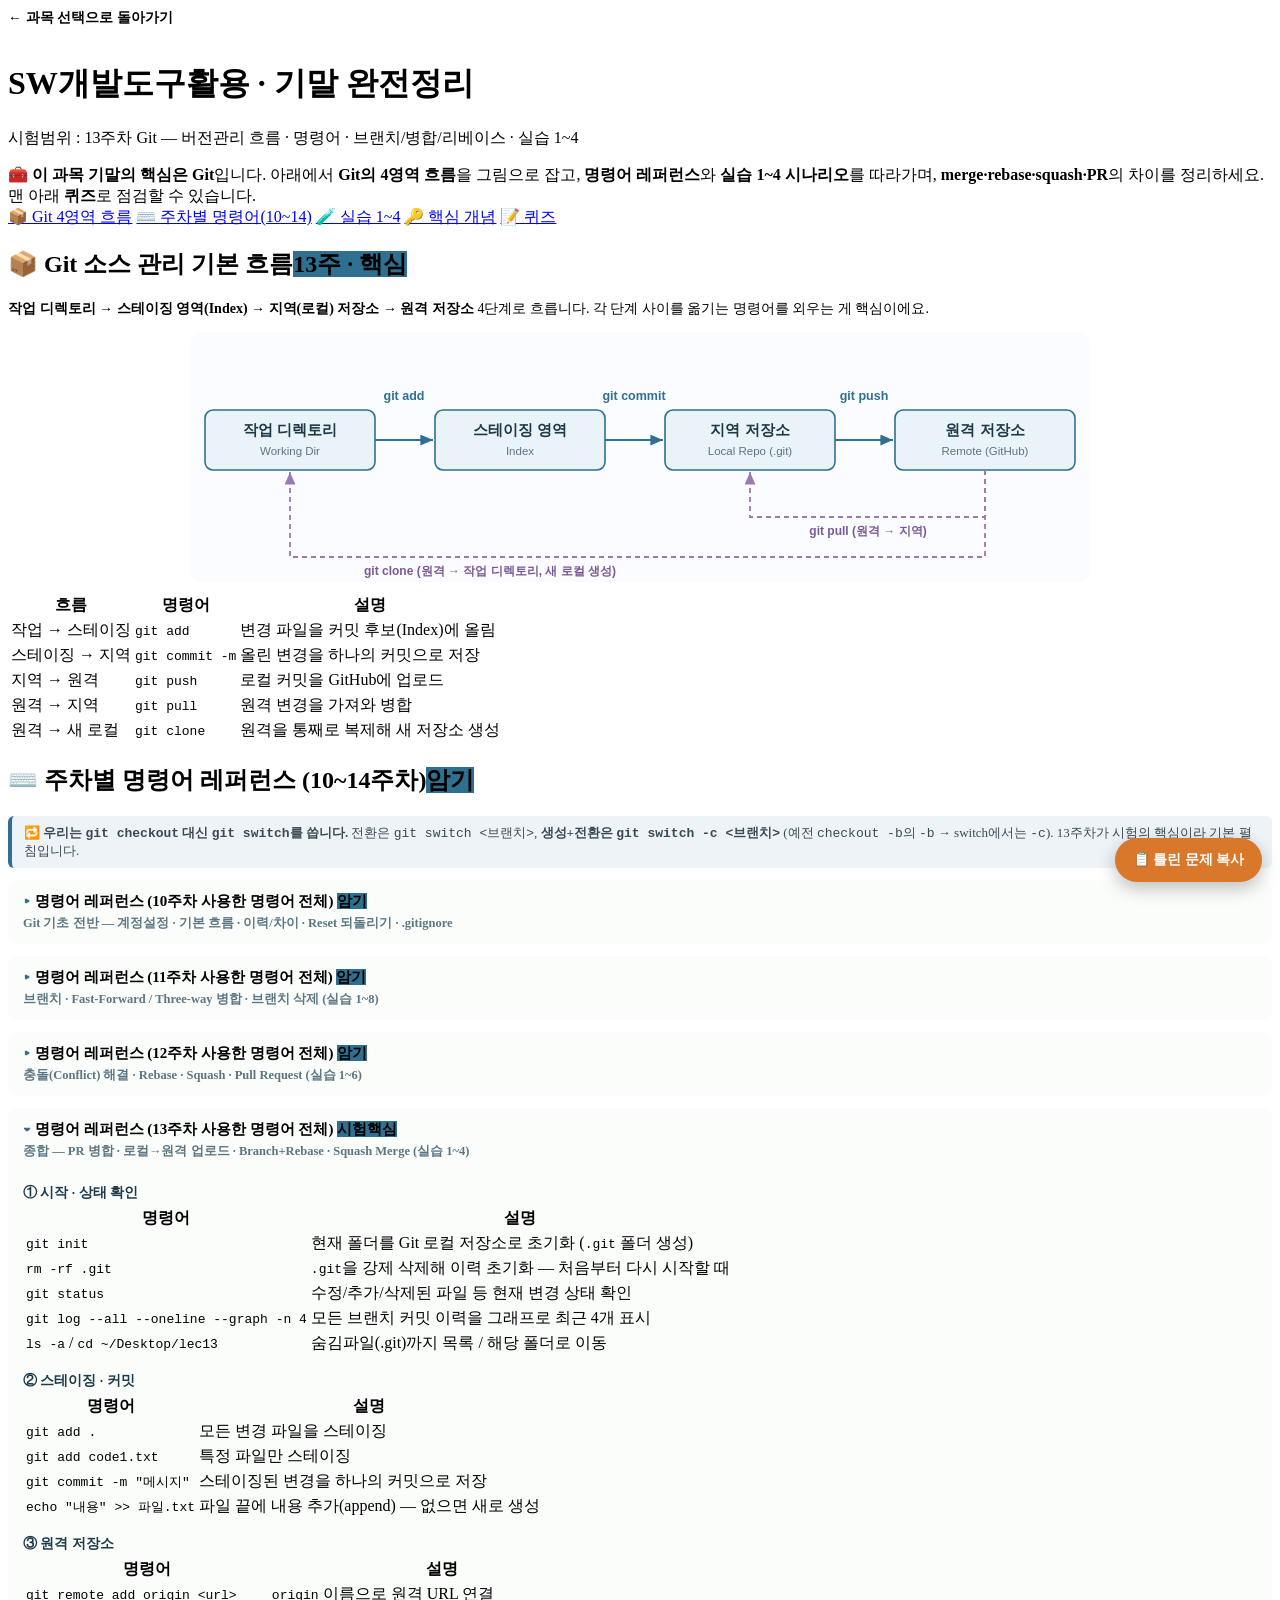
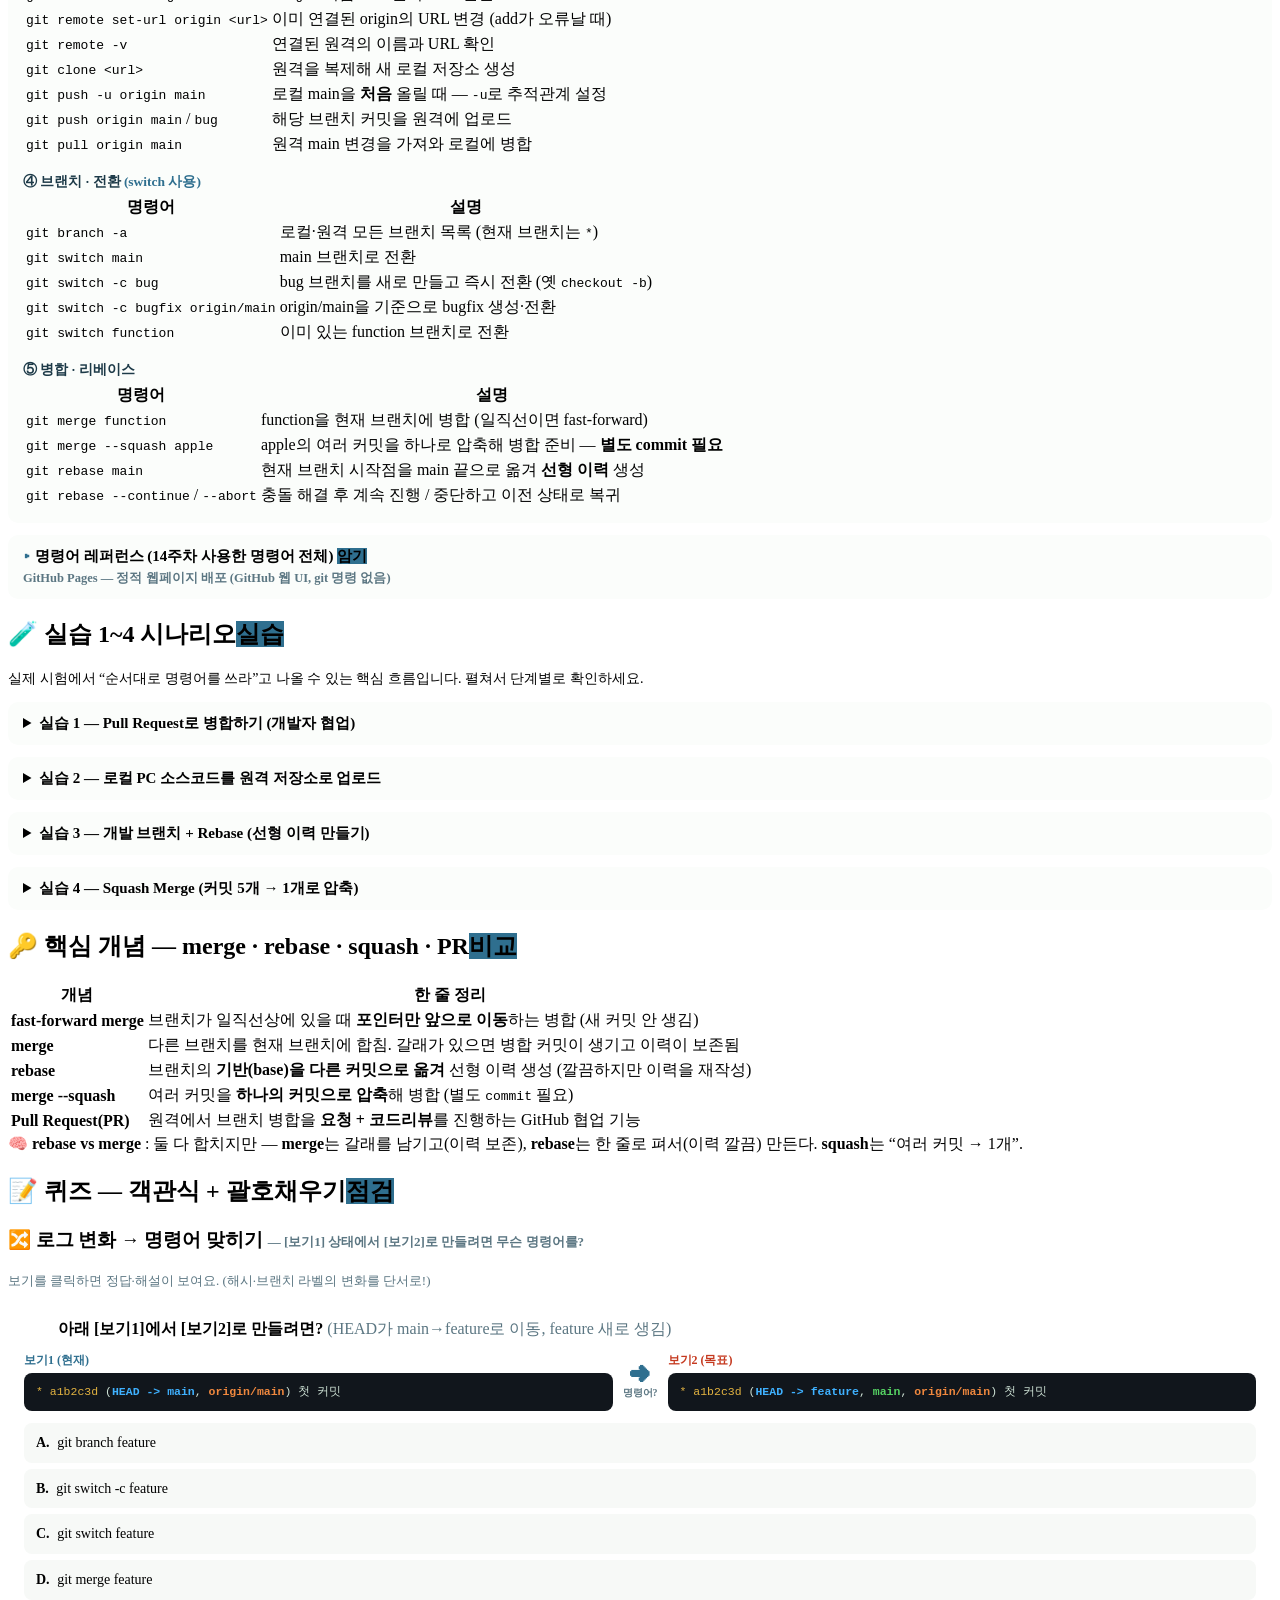
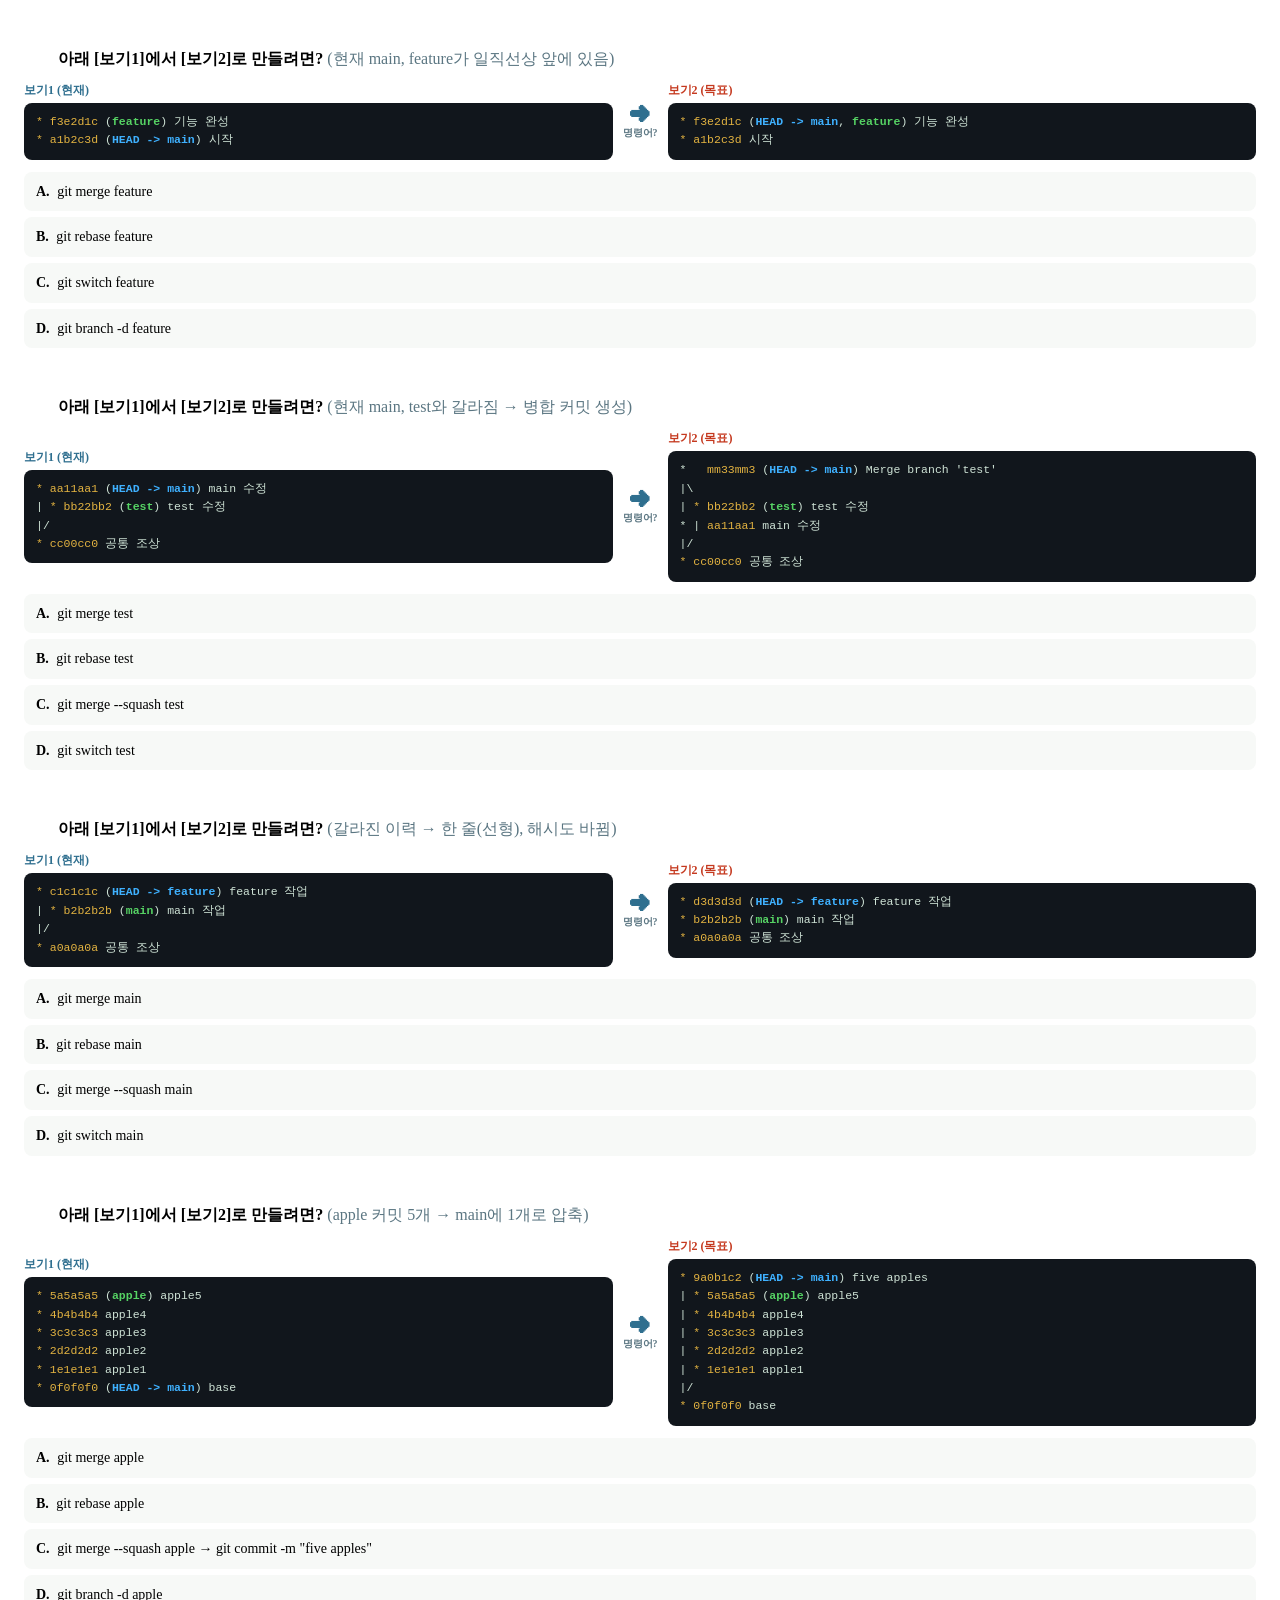
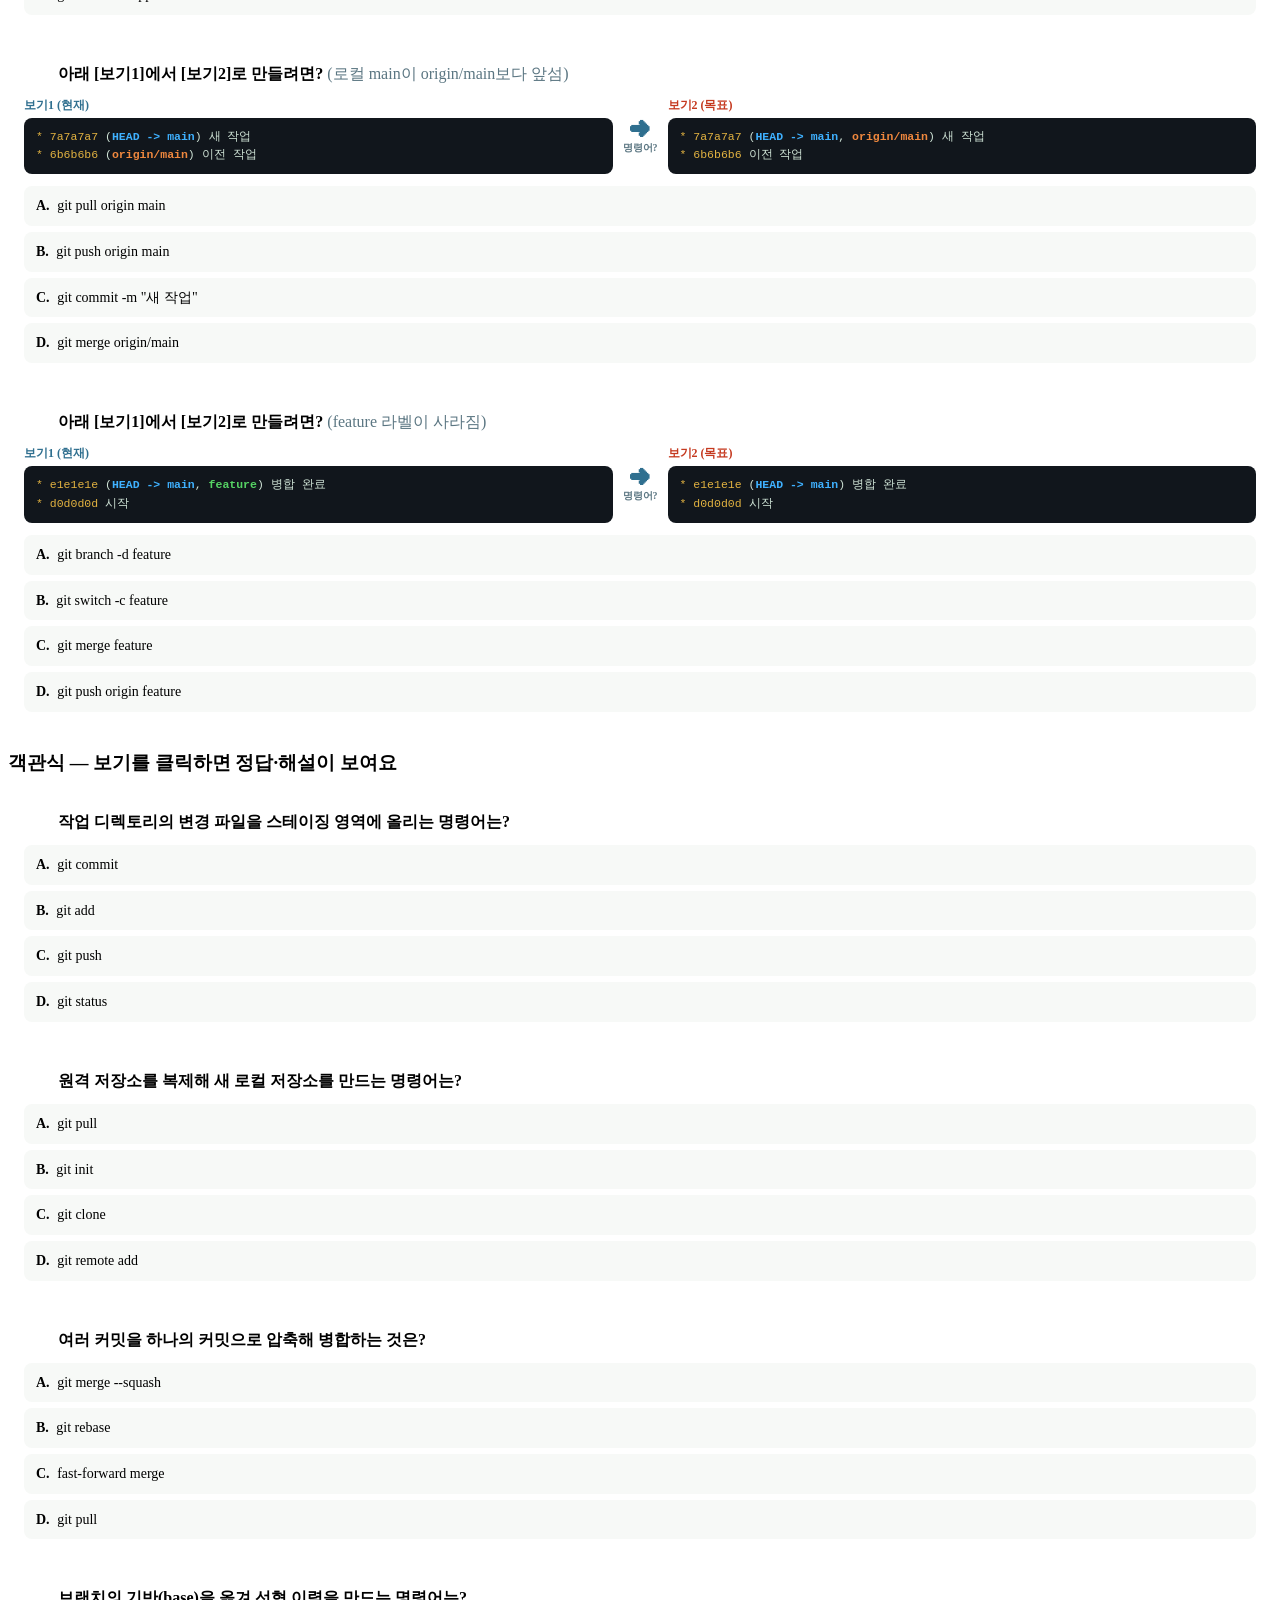
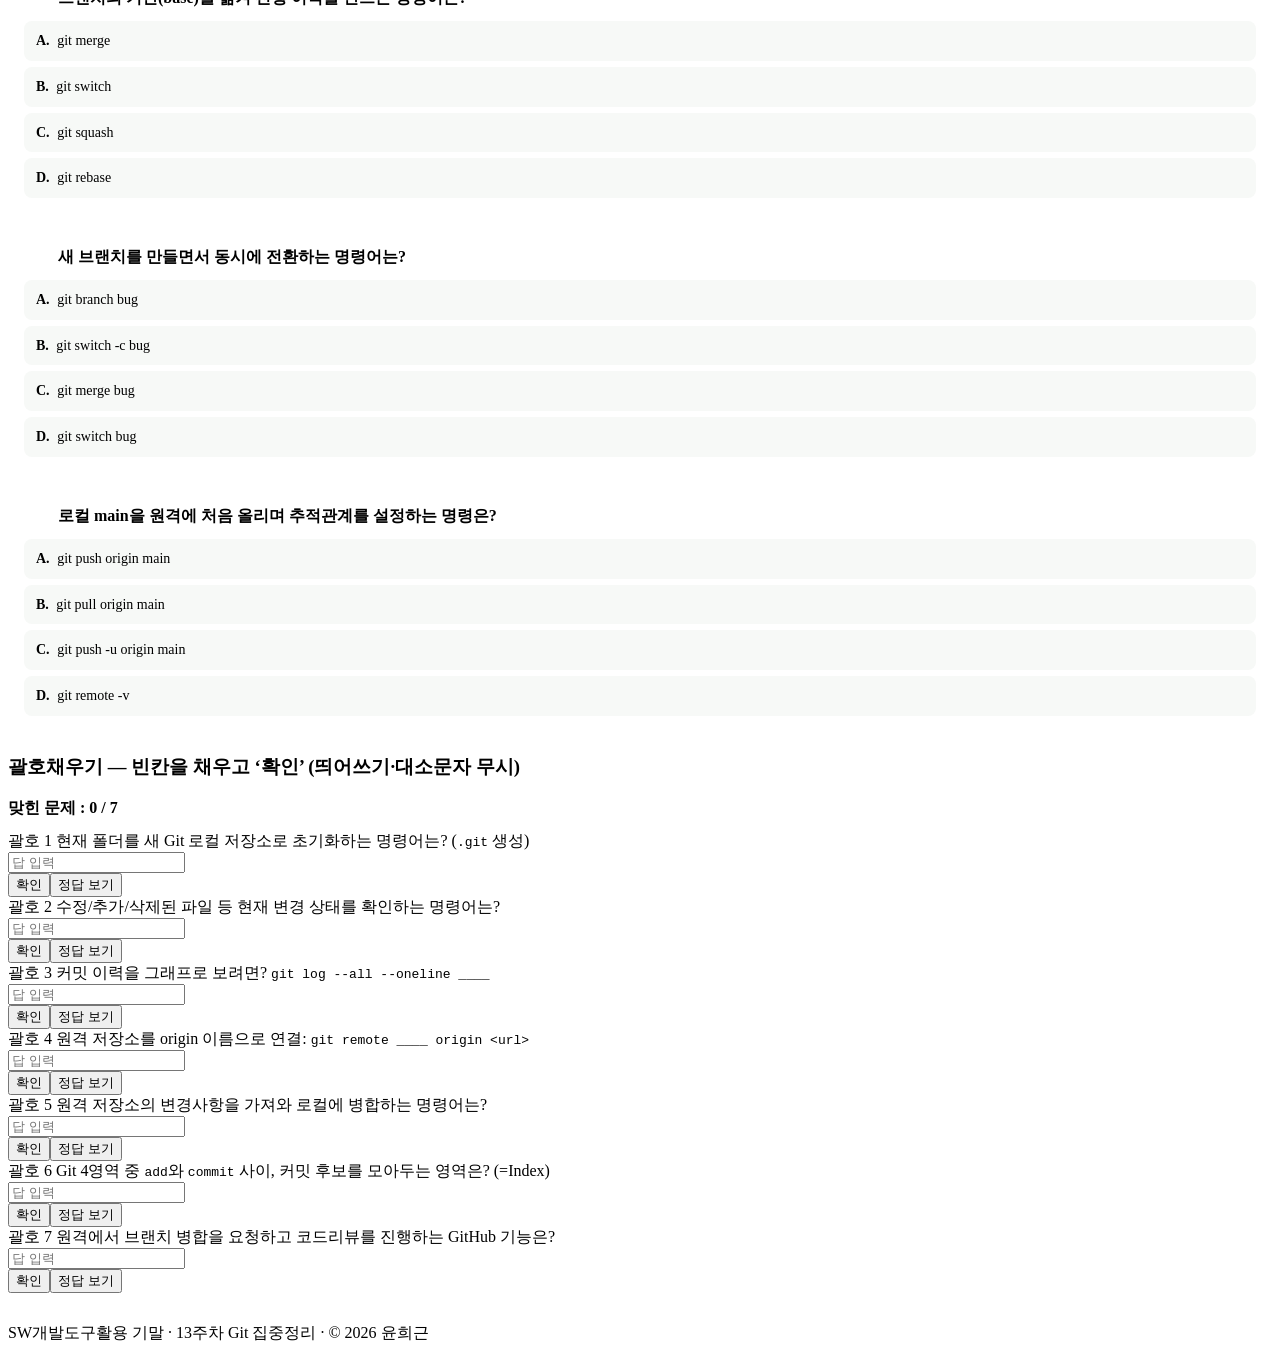
==== commit 936b0abc: "SW 주차별 명령어 강의슬라이드·실습캡처 전수 재검증 후 보강/정정 검증: lecture10 PDF 45p 렌더링 + lec11/12 Gitbash 캡처 전수 + lecture14" ====
--- a/SW개발도구활용.html
+++ b/SW개발도구활용.html
@@ -173,45 +173,78 @@
     (예전 <code>checkout -b</code>의 <code>-b</code> → switch에서는 <code>-c</code>). 13주차가 시험의 핵심이라 기본 펼침입니다.</div>
 
   <details class="wk"><summary>명령어 레퍼런스 (10주차 사용한 명령어 전체) <span class="week chap">암기</span>
-    <span class="wt">Git 설치 · 계정 환경설정 · 저장소 시작</span></summary>
-    <div>
-      <h4>Git 설치 후 가장 먼저 하는 1회성 계정 설정</h4>
-      <table class="ref"><tr><th>명령어</th><th>설명</th></tr>
-        <tr><td><code>git --version</code></td><td>설치된 Git 버전 확인</td></tr>
-        <tr><td><code>git config --global user.name "이름"</code></td><td>커밋 작성자 <b>이름</b>을 전역(모든 저장소)으로 설정</td></tr>
-        <tr><td><code>git config --global user.email "이메일"</code></td><td>커밋 작성자 <b>이메일</b>을 전역으로 설정</td></tr>
-        <tr><td><code>git config --list</code></td><td>현재 Git 설정값 전체 확인</td></tr>
-      </table>
-      <h4>저장소 시작</h4>
+    <span class="wt">Git 기초 전반 — 계정설정 · 기본 흐름 · 이력/차이 · Reset 되돌리기 · .gitignore</span></summary>
+    <div>
+      <h4>계정 설정 (새 PC에서 처음 1회)</h4>
+      <table class="ref"><tr><th>명령어</th><th>설명</th></tr>
+        <tr><td><code>git config --global user.name "이름"</code></td><td>커밋 작성자 <b>이름</b> 전역 설정 (없으면 commit 불가)</td></tr>
+        <tr><td><code>git config --global user.email "이메일"</code></td><td>커밋 작성자 <b>이메일</b> 전역 설정. <code>--global</code>=이 PC 모든 프로젝트</td></tr>
+      </table>
+
+      <h4>기본 흐름 (작업 → 스테이징 → 커밋 → 원격)</h4>
       <table class="ref"><tr><th>명령어</th><th>설명</th></tr>
         <tr><td><code>git init</code></td><td>현재 폴더를 Git 로컬 저장소로 초기화 (<code>.git</code> 생성)</td></tr>
+        <tr><td><code>git add &lt;파일&gt;</code> / <code>git add .</code></td><td>특정 파일 / 모든 변경을 스테이징 영역에 올림</td></tr>
+        <tr><td><code>git status</code></td><td>작업 트리(working tree)의 변경 상태 확인</td></tr>
+        <tr><td><code>git commit -m "메시지"</code></td><td>스테이징된 변경을 하나의 커밋으로 저장</td></tr>
+        <tr><td><code>git commit --amend -m "수정 메시지"</code></td><td><b>마지막 커밋 메시지를 수정</b> (내용은 그대로, 메시지만 변경)</td></tr>
+        <tr><td><code>git push</code></td><td>로컬 커밋을 원격에 업로드 (최초 push 시 브라우저로 GitHub 인증)</td></tr>
+        <tr><td><code>git pull</code></td><td>원격 변경을 가져와 로컬에 병합</td></tr>
         <tr><td><code>git clone &lt;url&gt;</code></td><td>원격 저장소를 복제해 새 로컬 저장소 생성</td></tr>
       </table>
+
+      <h4>이력 · 차이 확인</h4>
+      <table class="ref"><tr><th>명령어</th><th>설명</th></tr>
+        <tr><td><code>git diff</code></td><td>두 커밋·브랜치·작업 트리 간의 <b>차이점</b> 표시</td></tr>
+        <tr><td><code>git log</code> / <code>git log --oneline</code></td><td>커밋 이력 조회 / 한 줄로 간단히</td></tr>
+        <tr><td><code>git log --all --oneline --graph -n 4</code></td><td>모든 브랜치 이력을 그래프로 최근 4개</td></tr>
+      </table>
+
+      <h4>되돌리기 — Git Reset</h4>
+      <table class="ref"><tr><th>명령어</th><th>설명</th></tr>
+        <tr><td><code>git reset &lt;파일&gt;</code> / <code>git reset</code></td><td><b>스테이지 취소</b>(add 취소) — staged → unstaged</td></tr>
+        <tr><td><code>git reset --soft &lt;시점&gt;</code></td><td>커밋 취소, <b>staging은 유지</b></td></tr>
+        <tr><td><code>git reset --mixed &lt;시점&gt;</code> <span style="color:#2f6f8f;">(기본값)</span></td><td>커밋·staging 취소, <b>로컬 파일 변경은 유지</b></td></tr>
+        <tr><td><code>git reset --hard &lt;시점&gt;</code></td><td>커밋·staging·로컬 변경 <b>모두 취소</b></td></tr>
+        <tr><td>시점 표기 <code>HEAD^</code> / <code>HEAD~3</code></td><td>최신 1개 전 / 최근 3개 전 (예 <code>git reset --mixed HEAD^</code>)</td></tr>
+      </table>
+
+      <h4>관리 제외 · 저장소 삭제 · 협업</h4>
+      <table class="ref"><tr><th>명령어 / 동작</th><th>설명</th></tr>
+        <tr><td><code>.gitignore</code> 파일</td><td>Git이 무시할 파일·폴더 지정 (예 <code>*.log</code>, <code>.env</code>, <code>build/</code>)</td></tr>
+        <tr><td><code>rm -rf .git</code></td><td><b>로컬</b> 저장소 삭제(이력 초기화). <b>원격</b>은 GitHub <b>Settings → Delete this repository</b></td></tr>
+        <tr><td>Collaborator 추가</td><td>GitHub <b>Settings → Collaborators → Add People</b>(공동작업자 초대, web)</td></tr>
+      </table>
+      <div class="swnote">📌 <b>파일 4가지 상태</b> : 추적 안됨(untracked) · 스테이지됨(staged) · 수정 없음(unmodified) · 수정함(modified). 이 기본 명령들이 11~13주차의 토대입니다.</div>
     </div>
   </details>
 
   <details class="wk"><summary>명령어 레퍼런스 (11주차 사용한 명령어 전체) <span class="week chap">암기</span>
     <span class="wt">브랜치 · Fast-Forward / Three-way 병합 · 브랜치 삭제 (실습 1~8)</span></summary>
     <div>
-      <h4>브랜치 만들기 · 전환</h4>
+      <h4>브랜치 만들기 · 전환 (실제로 <code>branch</code>+<code>switch</code> 2단계로 함)</h4>
       <table class="ref"><tr><th>명령어</th><th>설명</th></tr>
         <tr><td><code>git branch</code></td><td>브랜치 목록 확인 (현재 브랜치는 <code>*</code>)</td></tr>
-        <tr><td><code>git switch -c test</code> <code class="k">(= 옛 checkout -b test)</code></td><td>test 개발 브랜치를 새로 만들고 즉시 전환</td></tr>
+        <tr><td><code>git branch test</code></td><td>test 브랜치를 <b>생성만</b> (현재 브랜치는 그대로)</td></tr>
+        <tr><td><code>git switch test</code></td><td>test 브랜치로 <b>전환</b></td></tr>
         <tr><td><code>git switch main</code></td><td>main 브랜치로 전환</td></tr>
+        <tr><td><code>git switch -c test</code> <code class="k">(생성+전환 한 번에)</code></td><td><code>branch test</code>+<code>switch test</code>를 한 번에 (옛 <code>checkout -b</code>)</td></tr>
       </table>
       <h4>커밋 · 원격 반영</h4>
       <table class="ref"><tr><th>명령어</th><th>설명</th></tr>
+        <tr><td><code>echo "내용" &gt;&gt; 파일.txt</code></td><td>파일에 내용 추가(없으면 생성)</td></tr>
         <tr><td><code>git add .</code> / <code>git commit -m "..."</code></td><td>변경을 스테이징 · 커밋</td></tr>
         <tr><td><code>git push origin main</code> / <code>&lt;브랜치&gt;</code></td><td>각 브랜치의 개발내역을 원격(GitHub)에 업로드</td></tr>
       </table>
       <h4>병합 (Fast-Forward / Three-way)</h4>
       <table class="ref"><tr><th>명령어</th><th>설명</th></tr>
-        <tr><td><code>git merge test</code></td><td>test를 현재 브랜치에 병합 — 일직선이면 <b>Fast-Forward</b>, 갈래가 있으면 <b>Three-way</b>(병합 커밋 생성)</td></tr>
-      </table>
-      <h4>브랜치 삭제 · 로그</h4>
-      <table class="ref"><tr><th>명령어</th><th>설명</th></tr>
-        <tr><td><code>git branch -d test</code></td><td>병합이 끝난 브랜치를 안전하게 삭제</td></tr>
-        <tr><td><code>git branch -D test</code></td><td>병합 안 된 브랜치도 강제 삭제</td></tr>
+        <tr><td><code>git merge test</code></td><td>test를 현재 브랜치에 병합 — 일직선이면 <b>Fast-Forward</b>, 갈래가 있으면 <b>Three-way</b>(<code>Merge made by the 'ort' strategy</code>, 병합 커밋 생성)</td></tr>
+      </table>
+      <h4>브랜치 삭제 (로컬 · 원격) · 로그</h4>
+      <table class="ref"><tr><th>명령어</th><th>설명</th></tr>
+        <tr><td><code>git branch -d test</code></td><td>병합이 끝난 <b>로컬</b> 브랜치를 안전하게 삭제</td></tr>
+        <tr><td><code>git branch -D test</code></td><td>병합 안 된 로컬 브랜치도 강제 삭제</td></tr>
+        <tr><td><code>git push origin -d test</code> <span style="color:#2f6f8f;">(= --delete)</span></td><td><b>원격</b> 브랜치 삭제 (<code>[deleted] test</code>)</td></tr>
         <tr><td><code>git log --oneline --all --graph -n 3</code></td><td>모든 브랜치 이력을 한 줄 그래프로 (실습에서 <code>-n 2/3</code> 사용)</td></tr>
       </table>
       <div class="swnote">👥 <b>협업</b> : GitHub 저장소 <b>Settings → Collaborator(공동작업자) 추가</b> → 초대받은 사람이 같은 저장소에 push 가능.</div>
@@ -225,7 +258,7 @@
       <table class="ref"><tr><th>명령어 / 표시</th><th>설명</th></tr>
         <tr><td><code>git merge test</code></td><td>병합 — 같은 줄을 양쪽 브랜치가 고쳤으면 <b>충돌 발생</b></td></tr>
         <tr><td><code>&lt;&lt;&lt;&lt;&lt;&lt;&lt; HEAD</code> · <code>=======</code> · <code>&gt;&gt;&gt;&gt;&gt;&gt;&gt; test</code></td><td>충돌 부분 표시 — 편집기로 <b>원하는 내용만 남기고 표시 줄 삭제</b></td></tr>
-        <tr><td><code>git add &lt;충돌파일&gt;</code> → <code>git commit</code></td><td>충돌 해결 후 병합 마무리 (병합 커밋 생성)</td></tr>
+        <tr><td><code>git add .</code> → <code>git commit -m "merge"</code></td><td>충돌 해결 후 병합 마무리 (<code>main|MERGING</code> → 병합 커밋 생성)</td></tr>
       </table>
       <h4>Rebase 후 Merge (선형 이력)</h4>
       <table class="ref"><tr><th>명령어</th><th>설명</th></tr>
@@ -296,15 +329,16 @@
   </details>
 
   <details class="wk"><summary>명령어 레퍼런스 (14주차 사용한 명령어 전체) <span class="week chap">암기</span>
-    <span class="wt">GitHub Pages — 정적 웹페이지 배포</span></summary>
-    <div>
-      <h4>GitHub Pages 로 내 웹페이지 배포하기</h4>
-      <table class="ref"><tr><th>단계 / 명령어</th><th>설명</th></tr>
-        <tr><td>GitHub에 <code>사용자명.github.io</code> 저장소 생성</td><td>Pages 전용 저장소 <b>이름 규칙</b> (Public)</td></tr>
-        <tr><td><code>git clone https://github.com/사용자명/사용자명.github.io</code></td><td>저장소를 로컬에 복제</td></tr>
-        <tr><td><code>index.html</code> 작성</td><td>배포 시 가장 먼저 보일 첫 화면 HTML</td></tr>
-        <tr><td><code>git add . → git commit -m "..." → git push origin main</code></td><td>커밋 후 원격에 올리면 <b>자동 배포</b></td></tr>
-        <tr><td>Settings → Pages</td><td>배포 주소 확인 → <code>https://gmlrms1016-dotcom.github.io/</code></td></tr>
+    <span class="wt">GitHub Pages — 정적 웹페이지 배포 (GitHub 웹 UI, git 명령 없음)</span></summary>
+    <div>
+      <div class="swnote">💡 14주차는 <b>터미널 git 명령을 쓰지 않습니다.</b> 전부 GitHub <b>웹 화면</b>에서 저장소 만들고 파일 올리는 작업이에요.</div>
+      <h4>GitHub Pages 로 내 웹페이지 배포하기 (전부 웹에서)</h4>
+      <table class="ref"><tr><th>단계 (웹 화면)</th><th>설명</th></tr>
+        <tr><td>① 저장소 생성: <code>사용자명.github.io</code></td><td>이름을 <b>정확히 <code>사용자명.github.io</code></b> 로 (Pages 전용 규칙). <b>Public</b> + <b>Add README</b> 체크해서 생성</td></tr>
+        <tr><td>② <b>Add file</b> ▾ 버튼 클릭</td><td><b>Create new file</b> 또는 <b>Upload files</b> 두 방식 중 하나 선택</td></tr>
+        <tr><td>(방법1) Create new file</td><td>파일명 <code>index.html</code> 입력 → 소스코드 붙여넣기 → <b>Commit changes</b></td></tr>
+        <tr><td>(방법2) Upload files</td><td>HTML·이미지 등 파일을 드래그(또는 choose) → <b>Commit changes</b></td></tr>
+        <tr><td>③ 게시 주소 확인·제출</td><td><code>https://사용자명.github.io/</code> (예 <code>https://gmlrms1016-dotcom.github.io/</code>)</td></tr>
       </table>
     </div>
   </details>
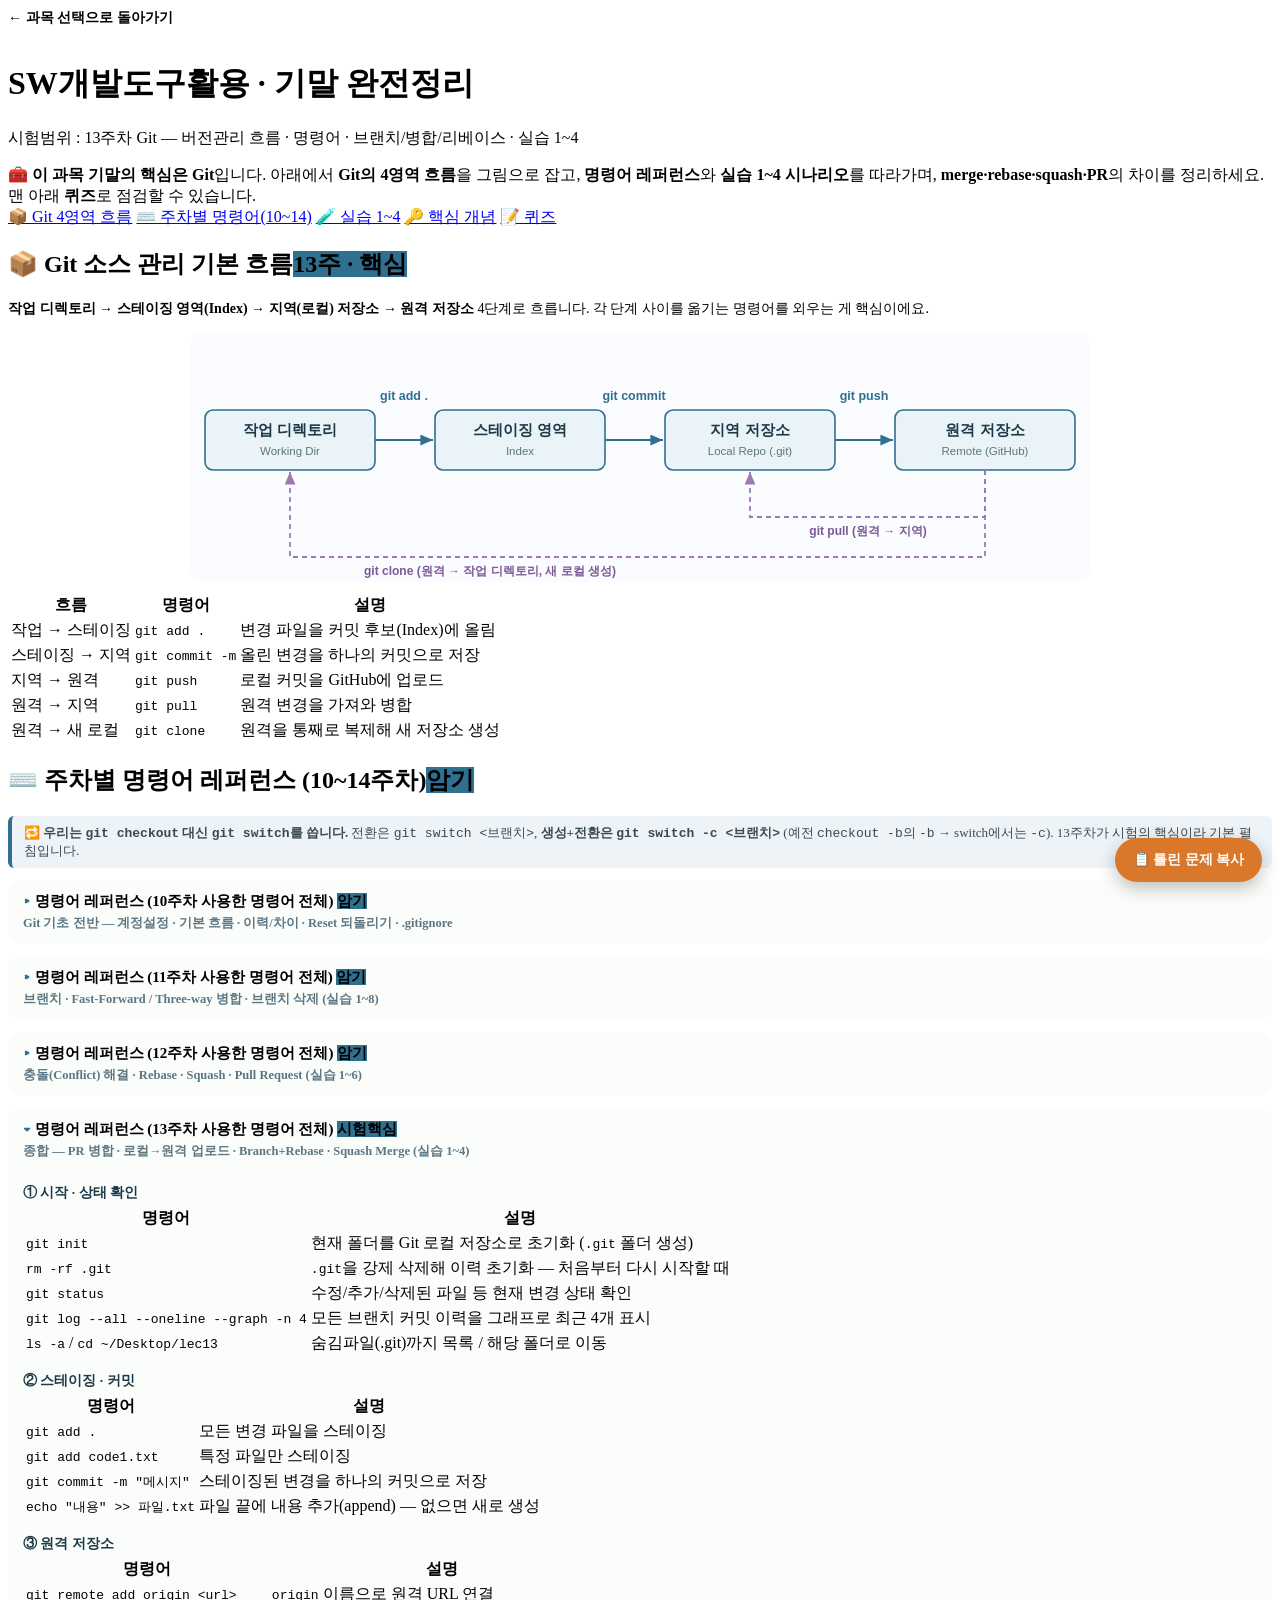
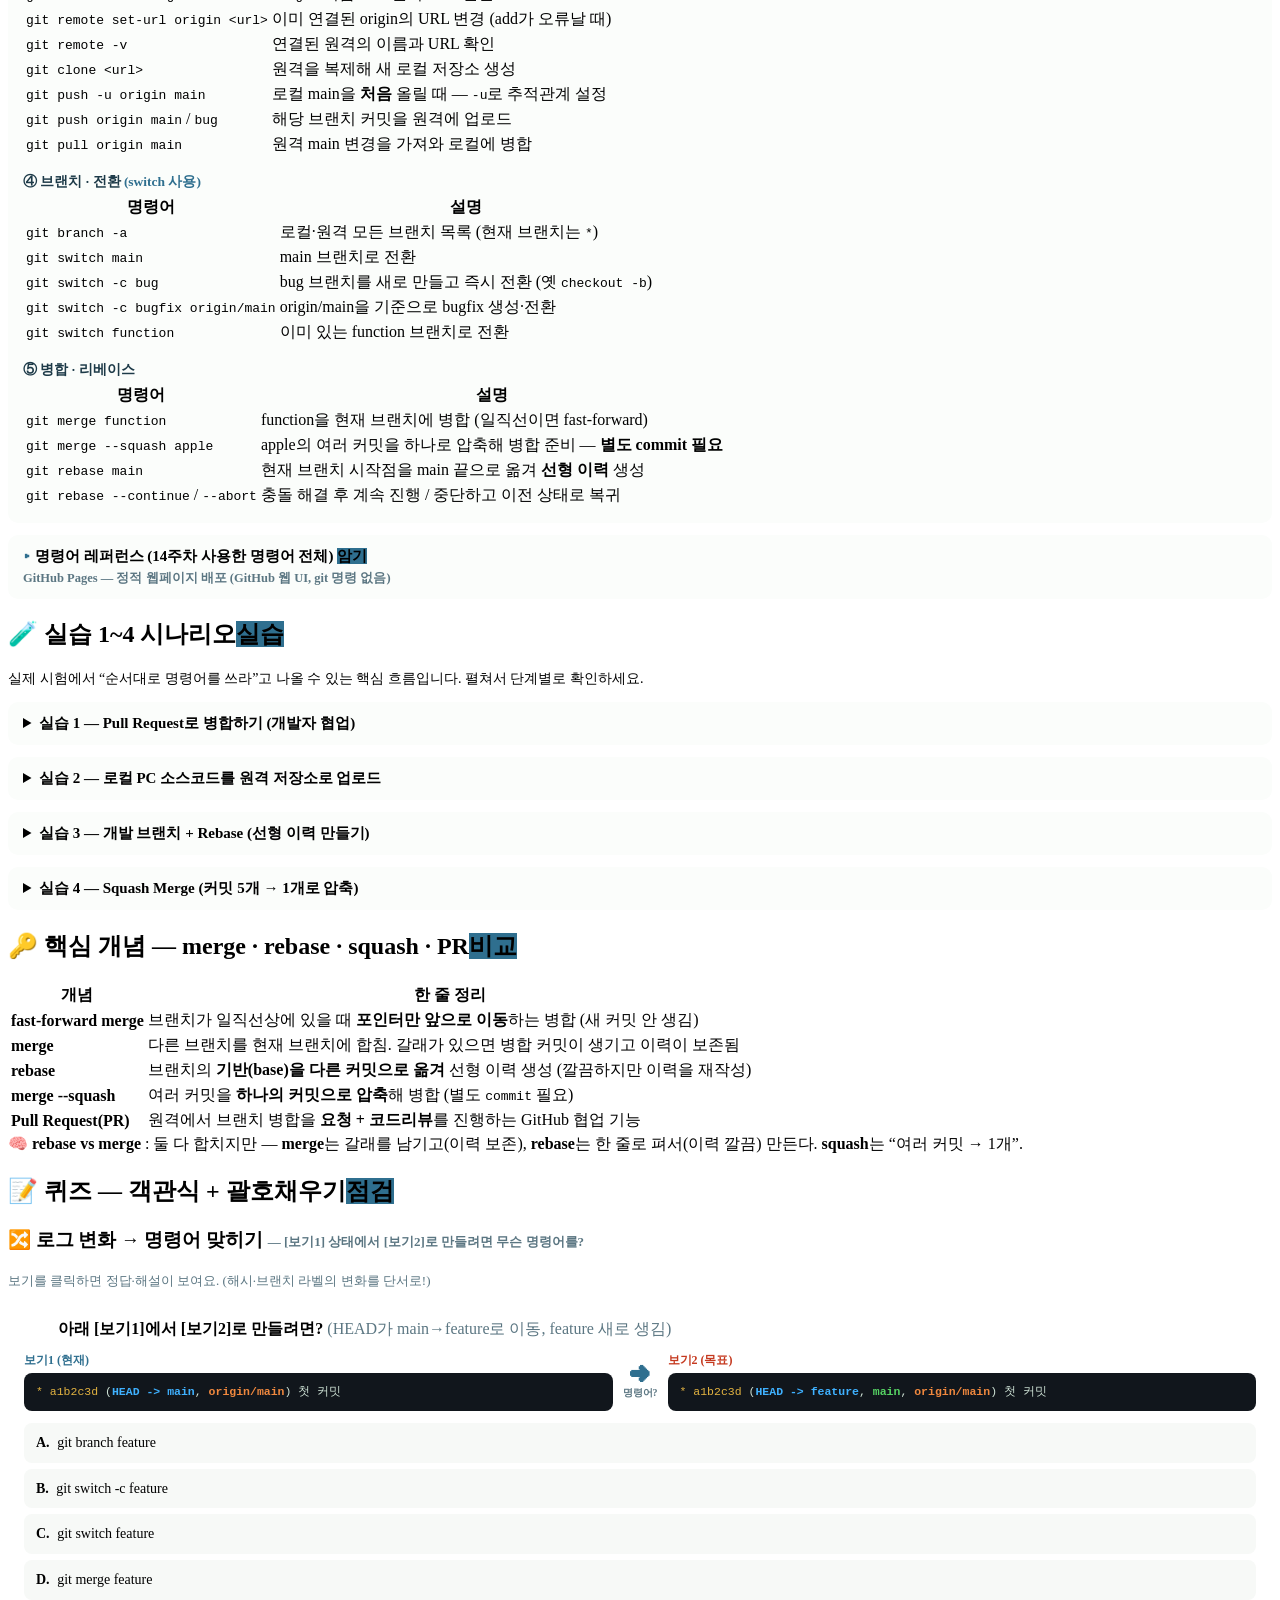
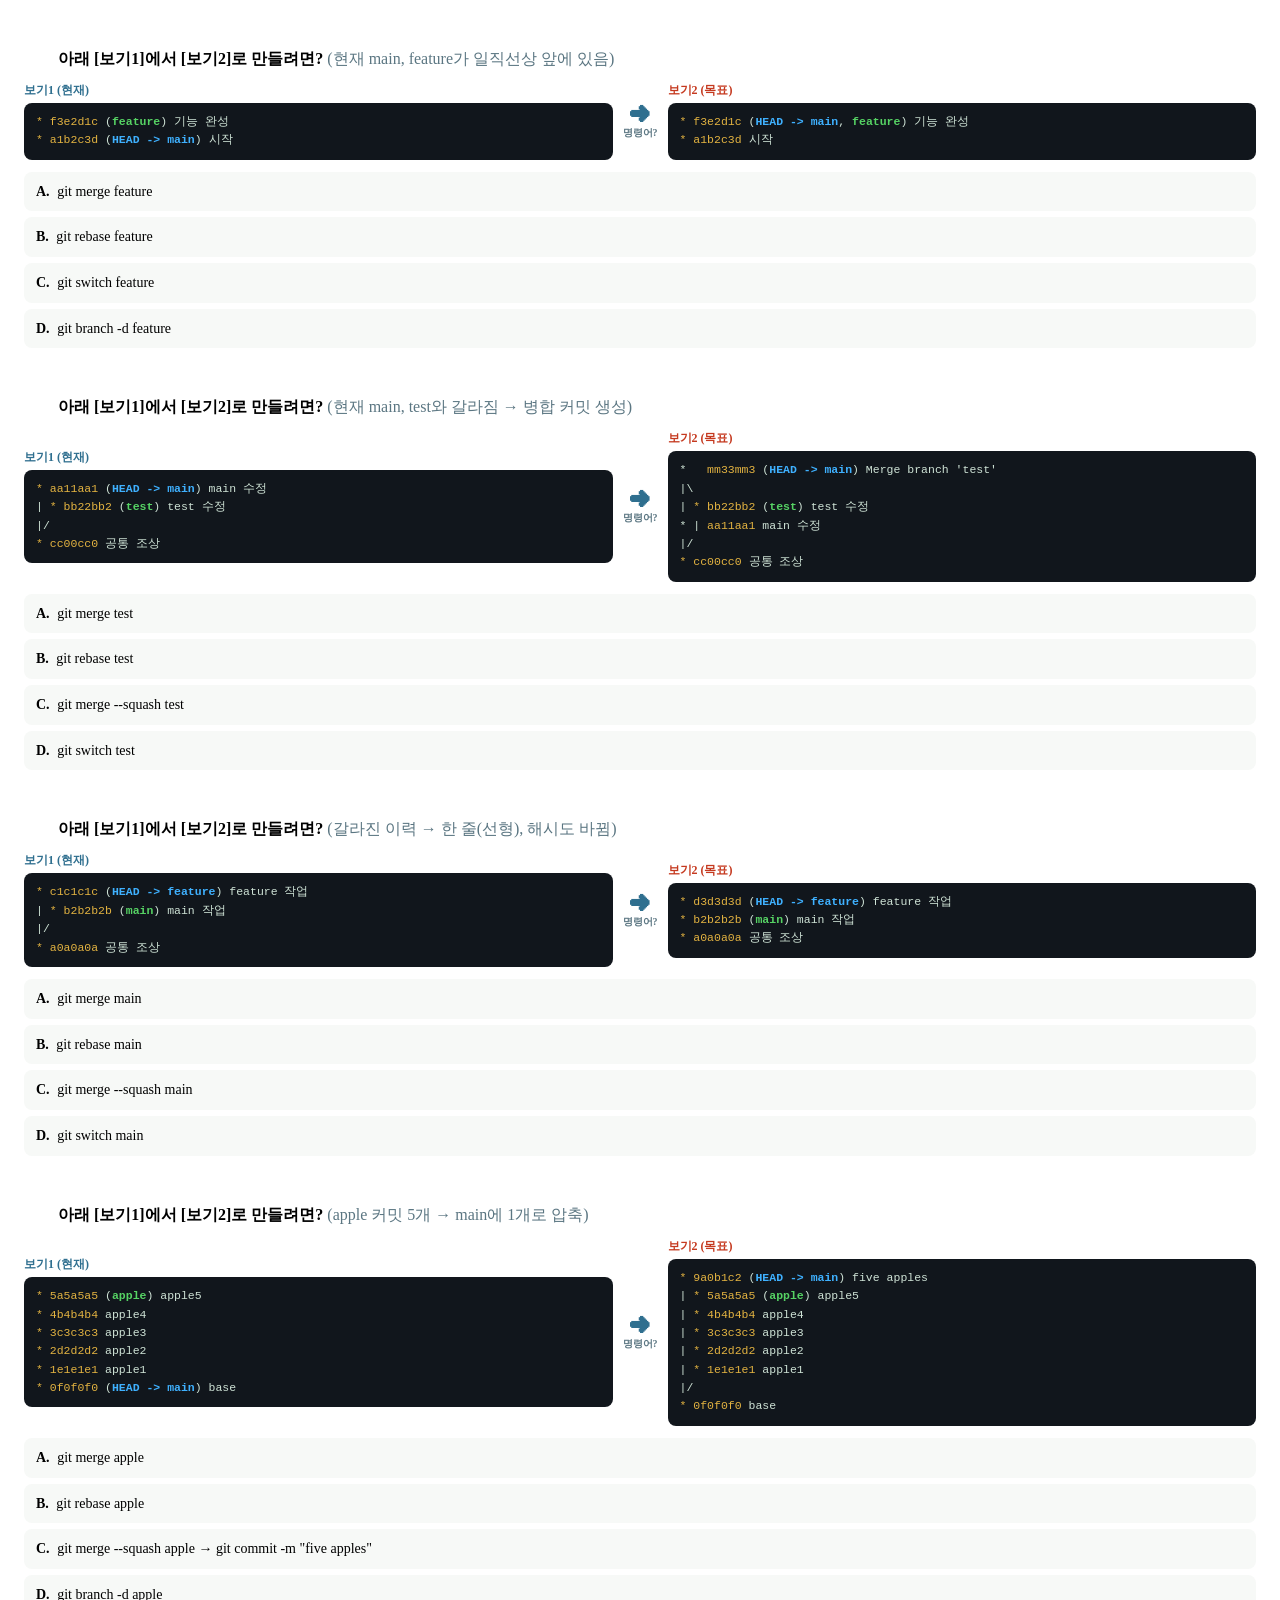
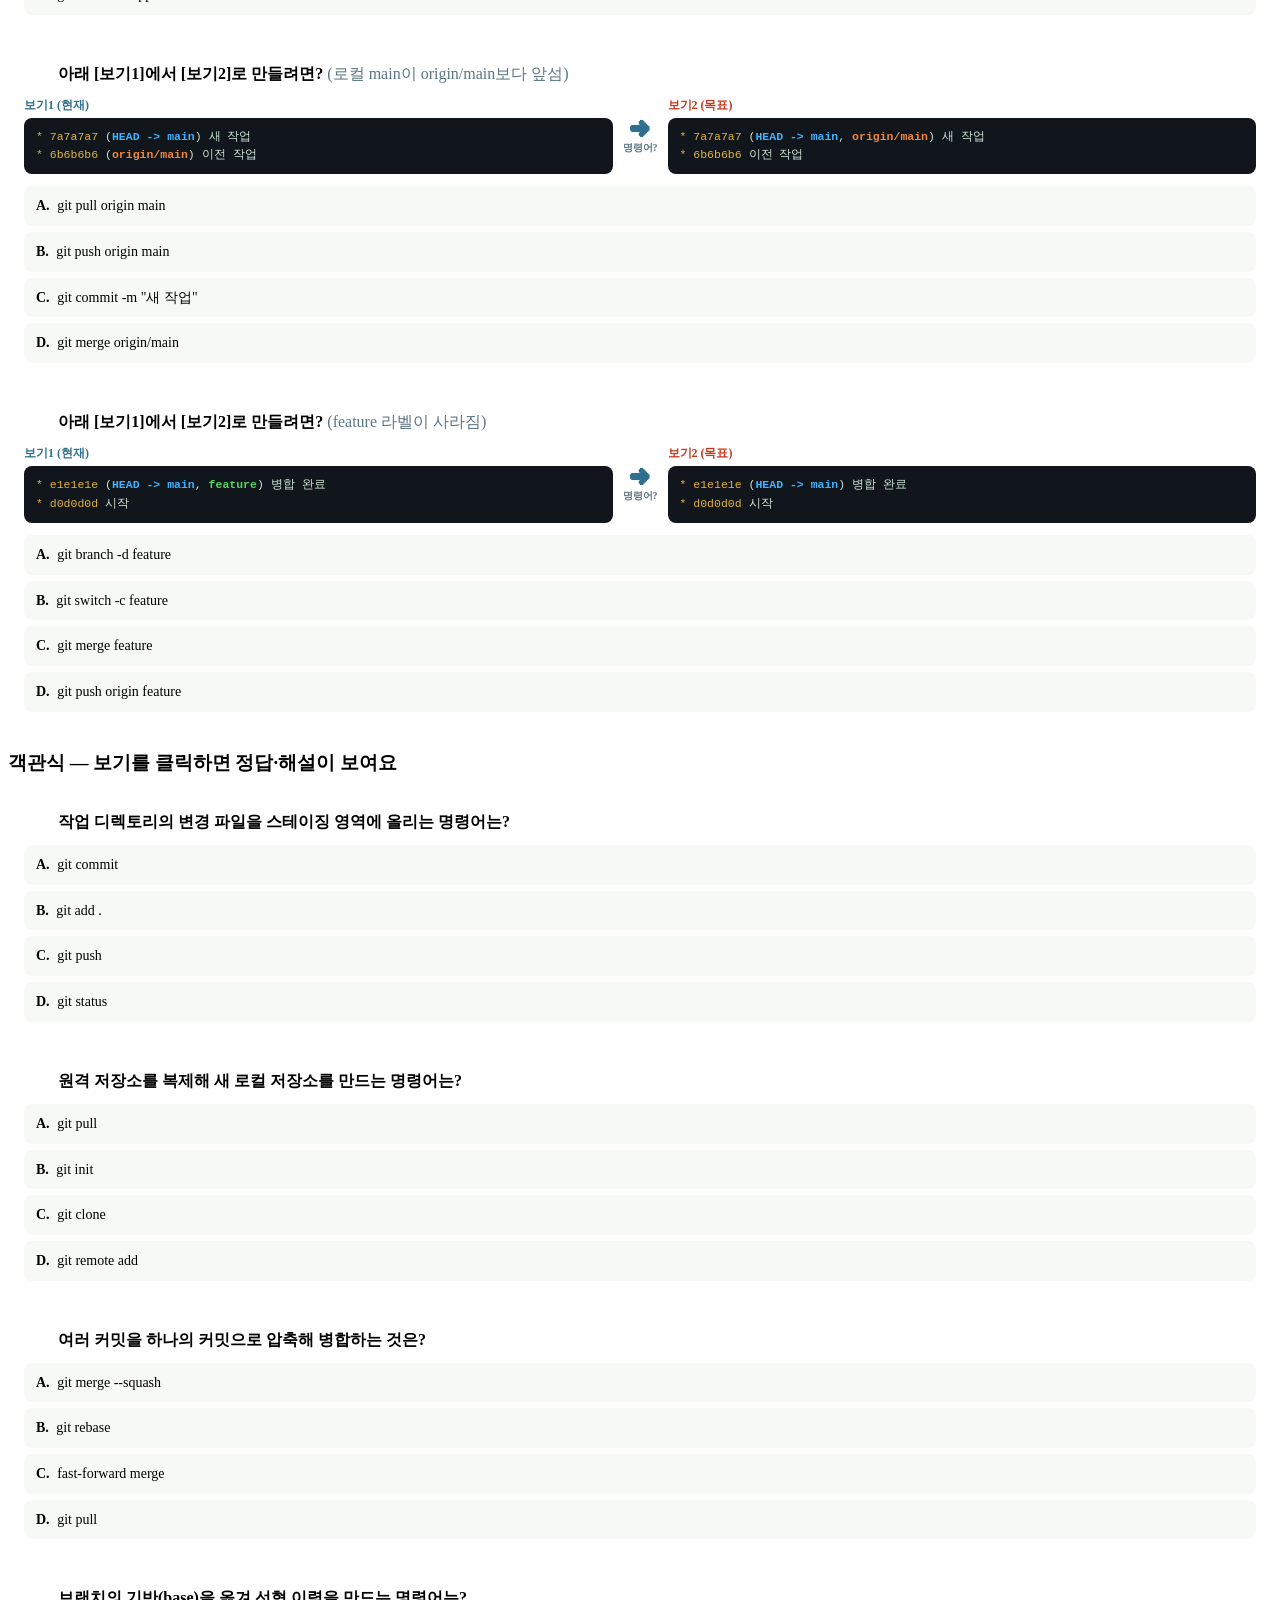
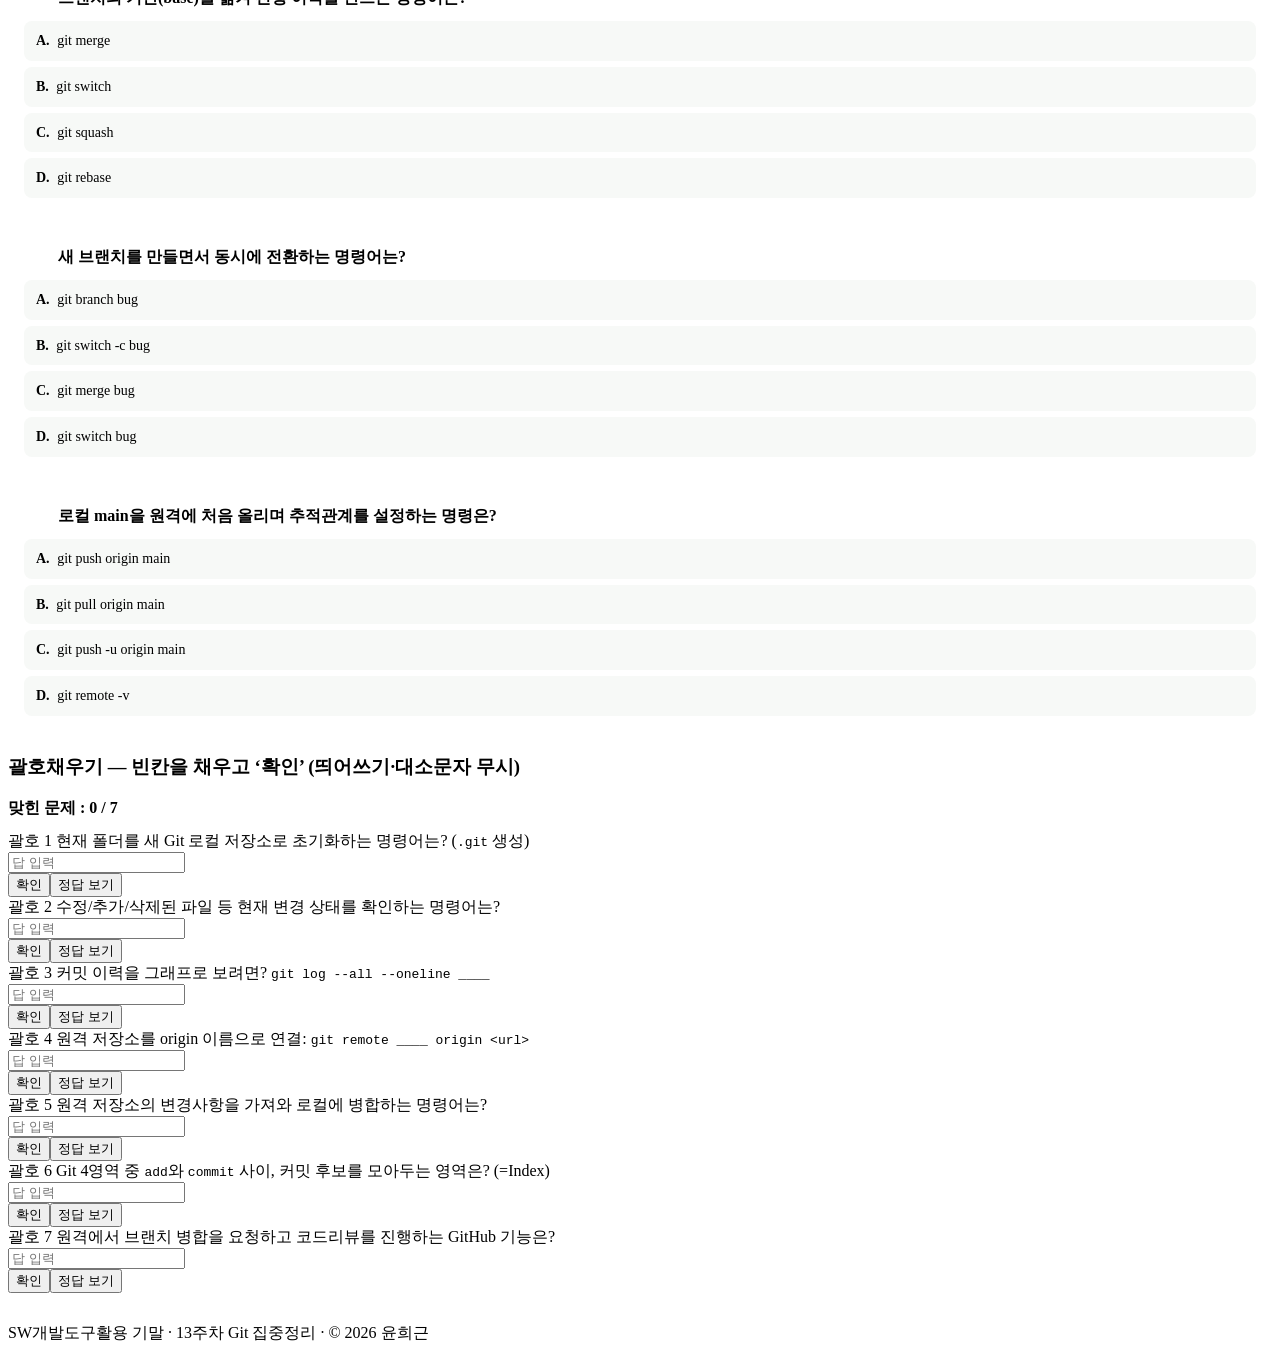
==== commit 3792216d: "SW: 문제풀이 퀴즈·흐름도를 'git add .' 선호에 맞게 통일 - 객관식 1번 '스테이징에 올리는 명령어' 정답 보기 B와 해설을 git add → git add . 로 -" ====
--- a/SW개발도구활용.html
+++ b/SW개발도구활용.html
@@ -149,7 +149,7 @@
     <rect class="bx" x="705" y="78" width="180" height="60" rx="8"/>
     <text class="bt" x="795" y="103">원격 저장소</text><text class="bs" x="795" y="123">Remote (GitHub)</text>
     <!-- 앞으로 흐름 -->
-    <path class="fa" d="M185,108 L243,108"/><text class="fl" x="214" y="68">git add</text>
+    <path class="fa" d="M185,108 L243,108"/><text class="fl" x="214" y="68">git add .</text>
     <path class="fa" d="M415,108 L473,108"/><text class="fl" x="444" y="68">git commit</text>
     <path class="fa" d="M645,108 L703,108"/><text class="fl" x="674" y="68">git push</text>
     <!-- 되돌아오는 흐름(pull / clone) -->
@@ -157,7 +157,7 @@
     <path class="ba" d="M795,138 L795,225 L100,225 L100,140"/><text class="bl" x="300" y="243">git clone (원격 → 작업 디렉토리, 새 로컬 생성)</text>
   </svg>
   <table class="ref"><tr><th>흐름</th><th>명령어</th><th>설명</th></tr>
-    <tr><td>작업 → 스테이징</td><td><code>git add</code></td><td>변경 파일을 커밋 후보(Index)에 올림</td></tr>
+    <tr><td>작업 → 스테이징</td><td><code>git add .</code></td><td>변경 파일을 커밋 후보(Index)에 올림</td></tr>
     <tr><td>스테이징 → 지역</td><td><code>git commit -m</code></td><td>올린 변경을 하나의 커밋으로 저장</td></tr>
     <tr><td>지역 → 원격</td><td><code>git push</code></td><td>로컬 커밋을 GitHub에 업로드</td></tr>
     <tr><td>원격 → 지역</td><td><code>git pull</code></td><td>원격 변경을 가져와 병합</td></tr>
@@ -649,10 +649,10 @@
   <div class="mcq" data-correct="B">
     <p class="mcq-q"><span class="mcq-no">1</span>작업 디렉토리의 변경 파일을 <b>스테이징 영역</b>에 올리는 명령어는?</p>
     <button class="opt" data-opt="A"><b>A.</b> git commit</button>
-    <button class="opt" data-opt="B"><b>B.</b> git add</button>
+    <button class="opt" data-opt="B"><b>B.</b> git add .</button>
     <button class="opt" data-opt="C"><b>C.</b> git push</button>
     <button class="opt" data-opt="D"><b>D.</b> git status</button>
-    <div class="mcq-exp"><b>정답 B</b> — 작업→스테이징은 <code>git add</code>. 스테이징→지역은 <code>git commit</code>.</div>
+    <div class="mcq-exp"><b>정답 B</b> — 작업→스테이징은 <code>git add .</code>. 스테이징→지역은 <code>git commit</code>.</div>
   </div>
   <div class="mcq" data-correct="C">
     <p class="mcq-q"><span class="mcq-no">2</span>원격 저장소를 복제해 <b>새 로컬 저장소</b>를 만드는 명령어는?</p>
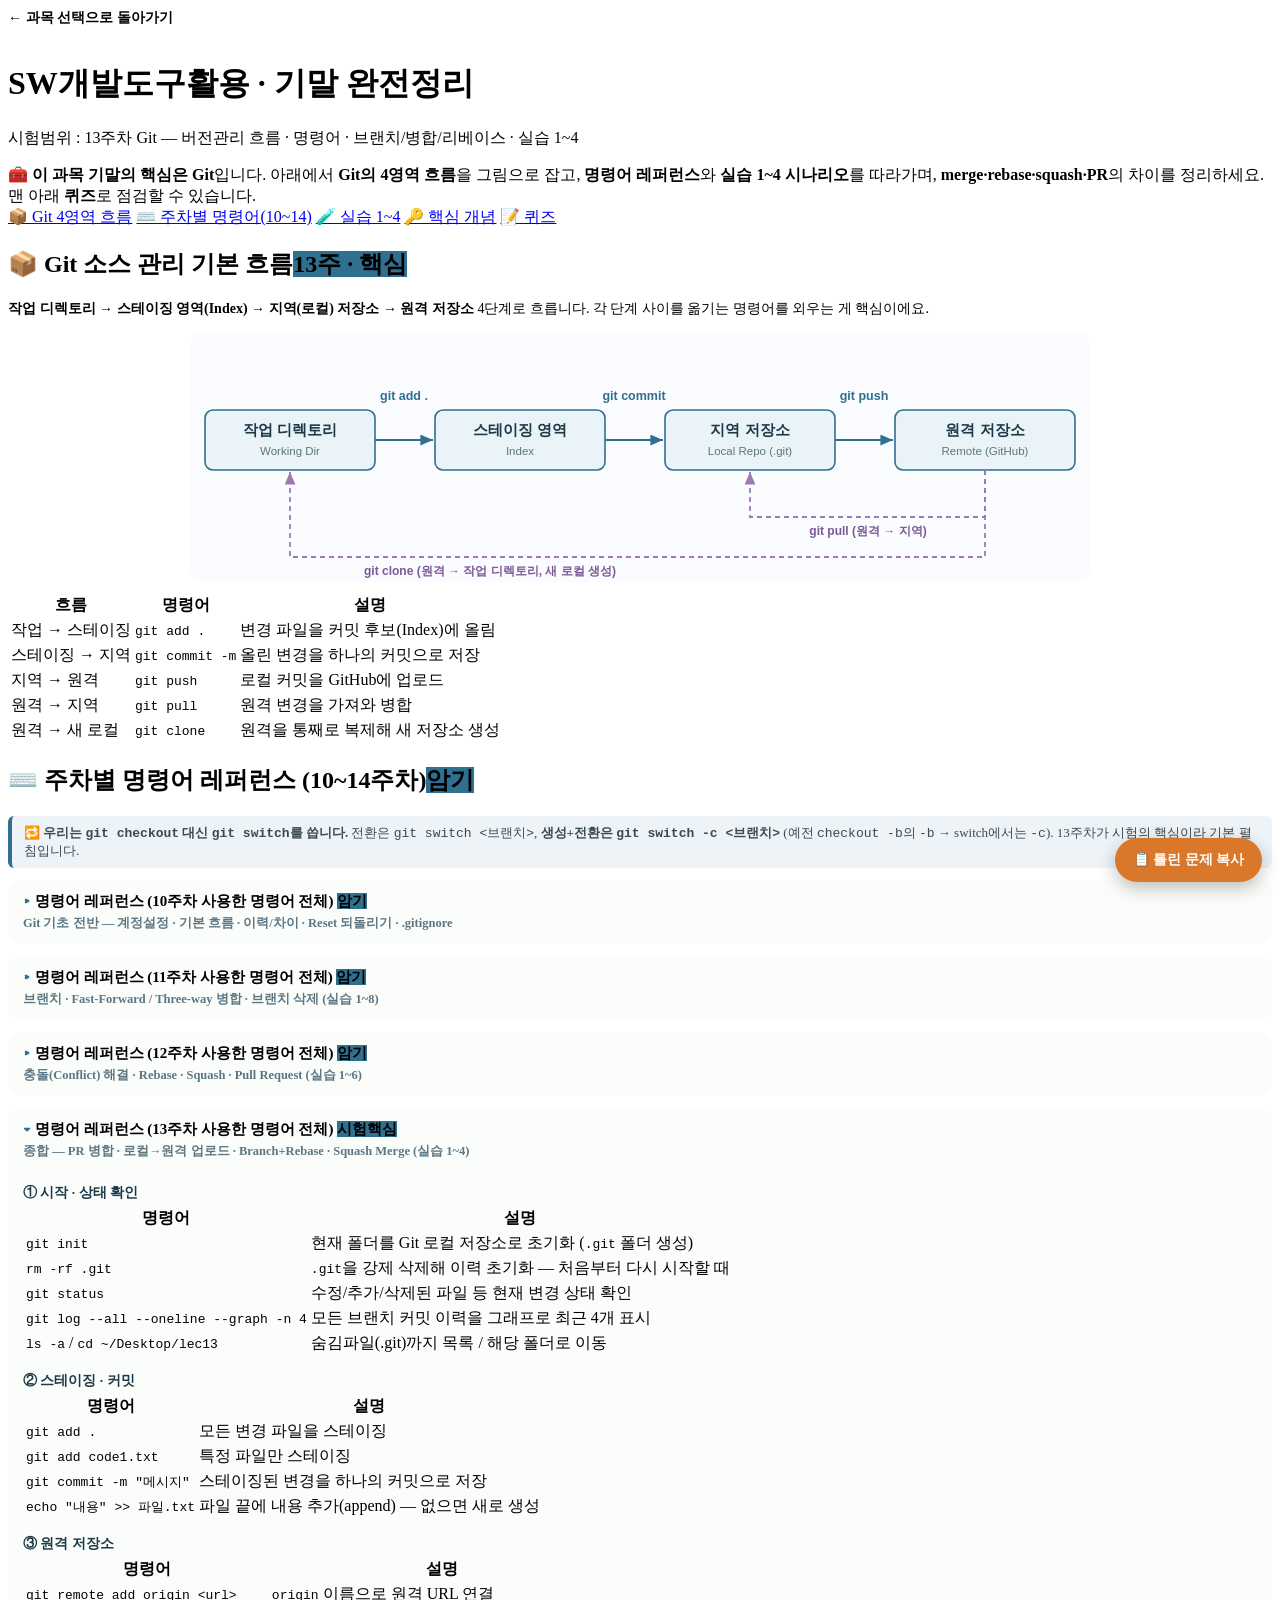
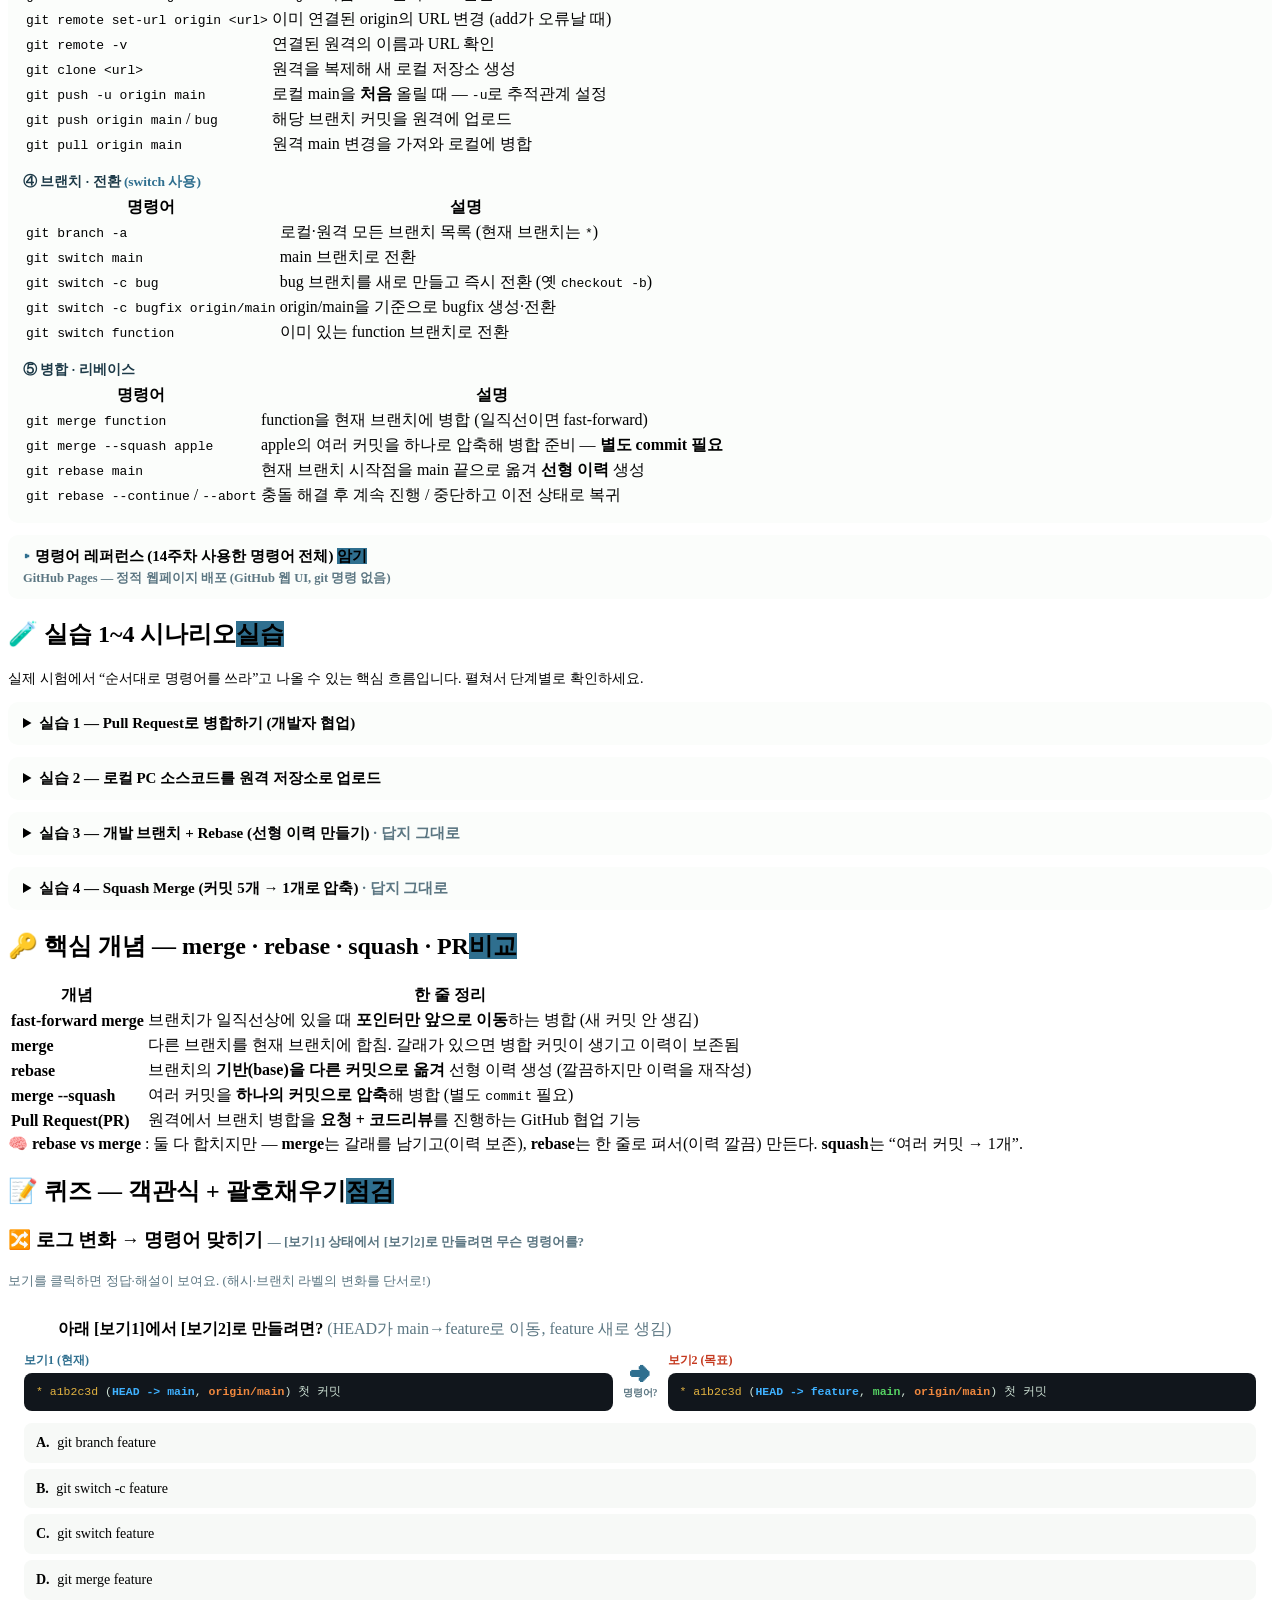
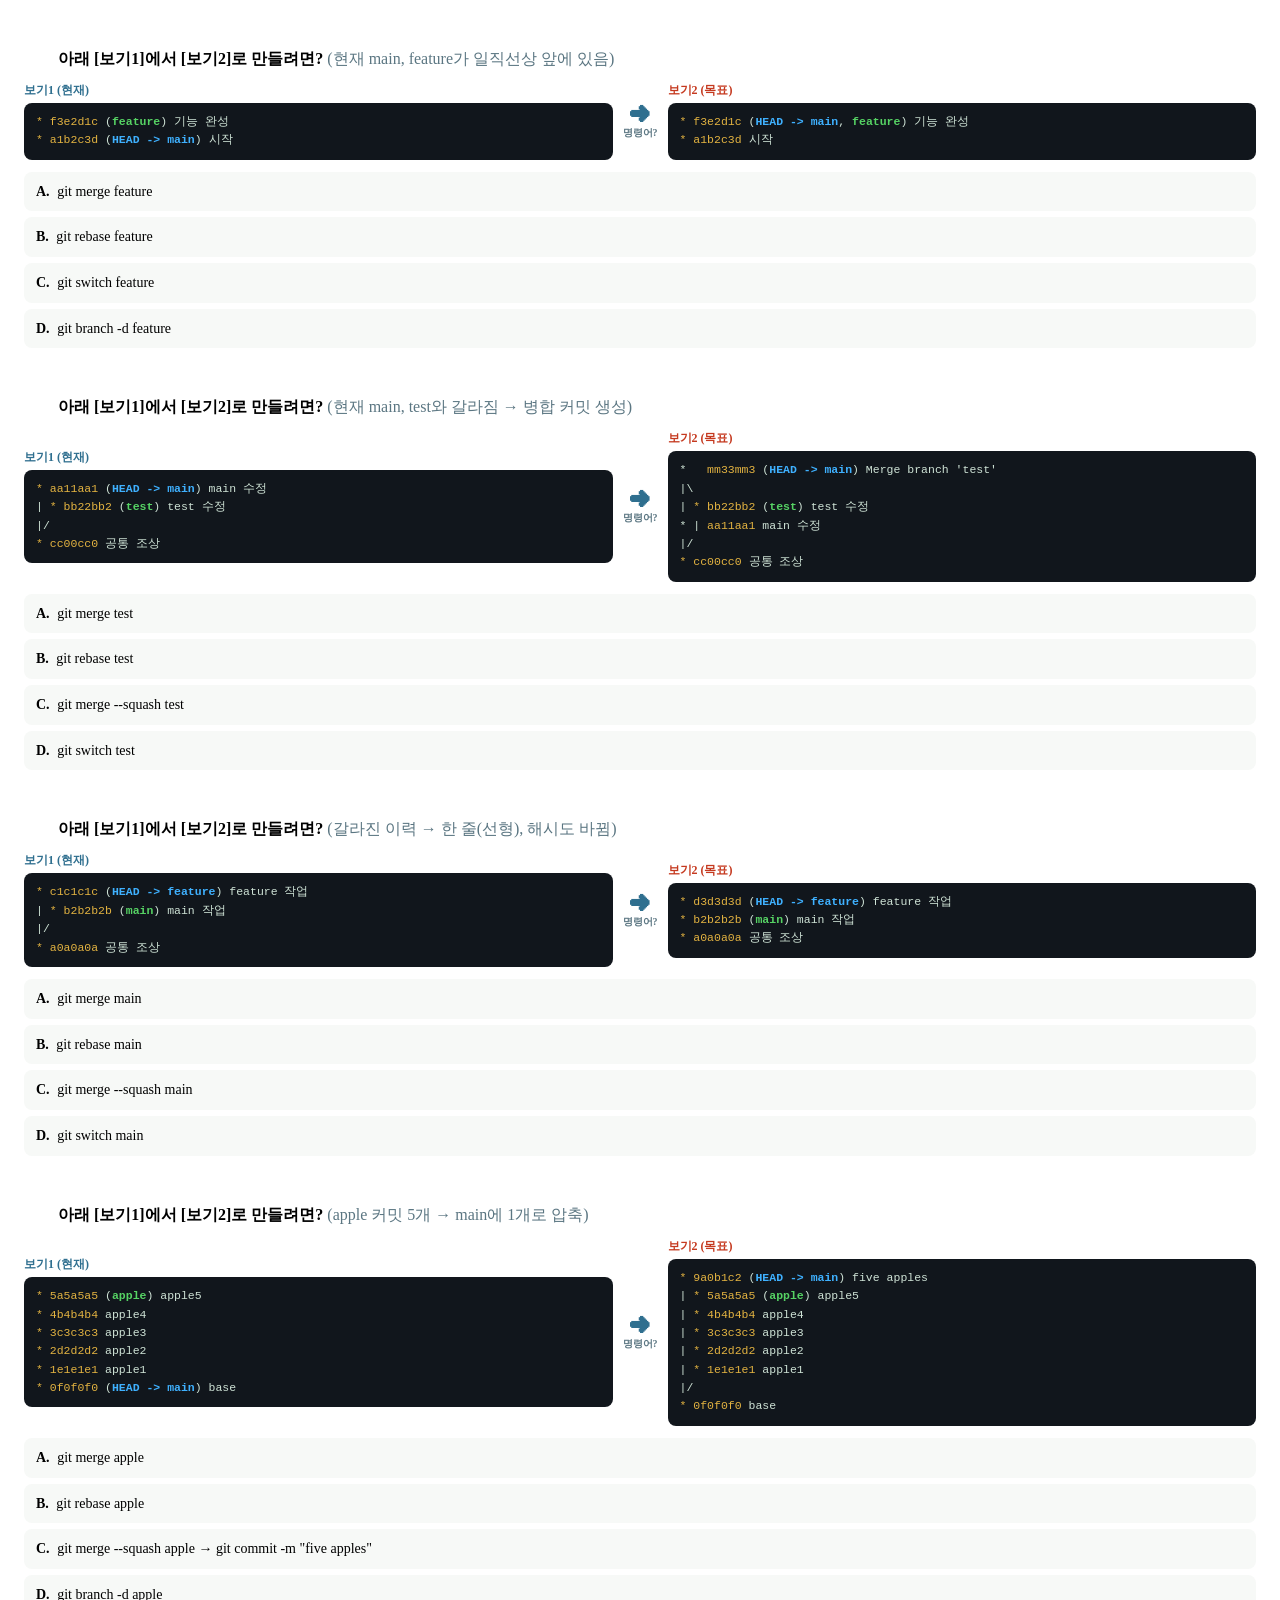
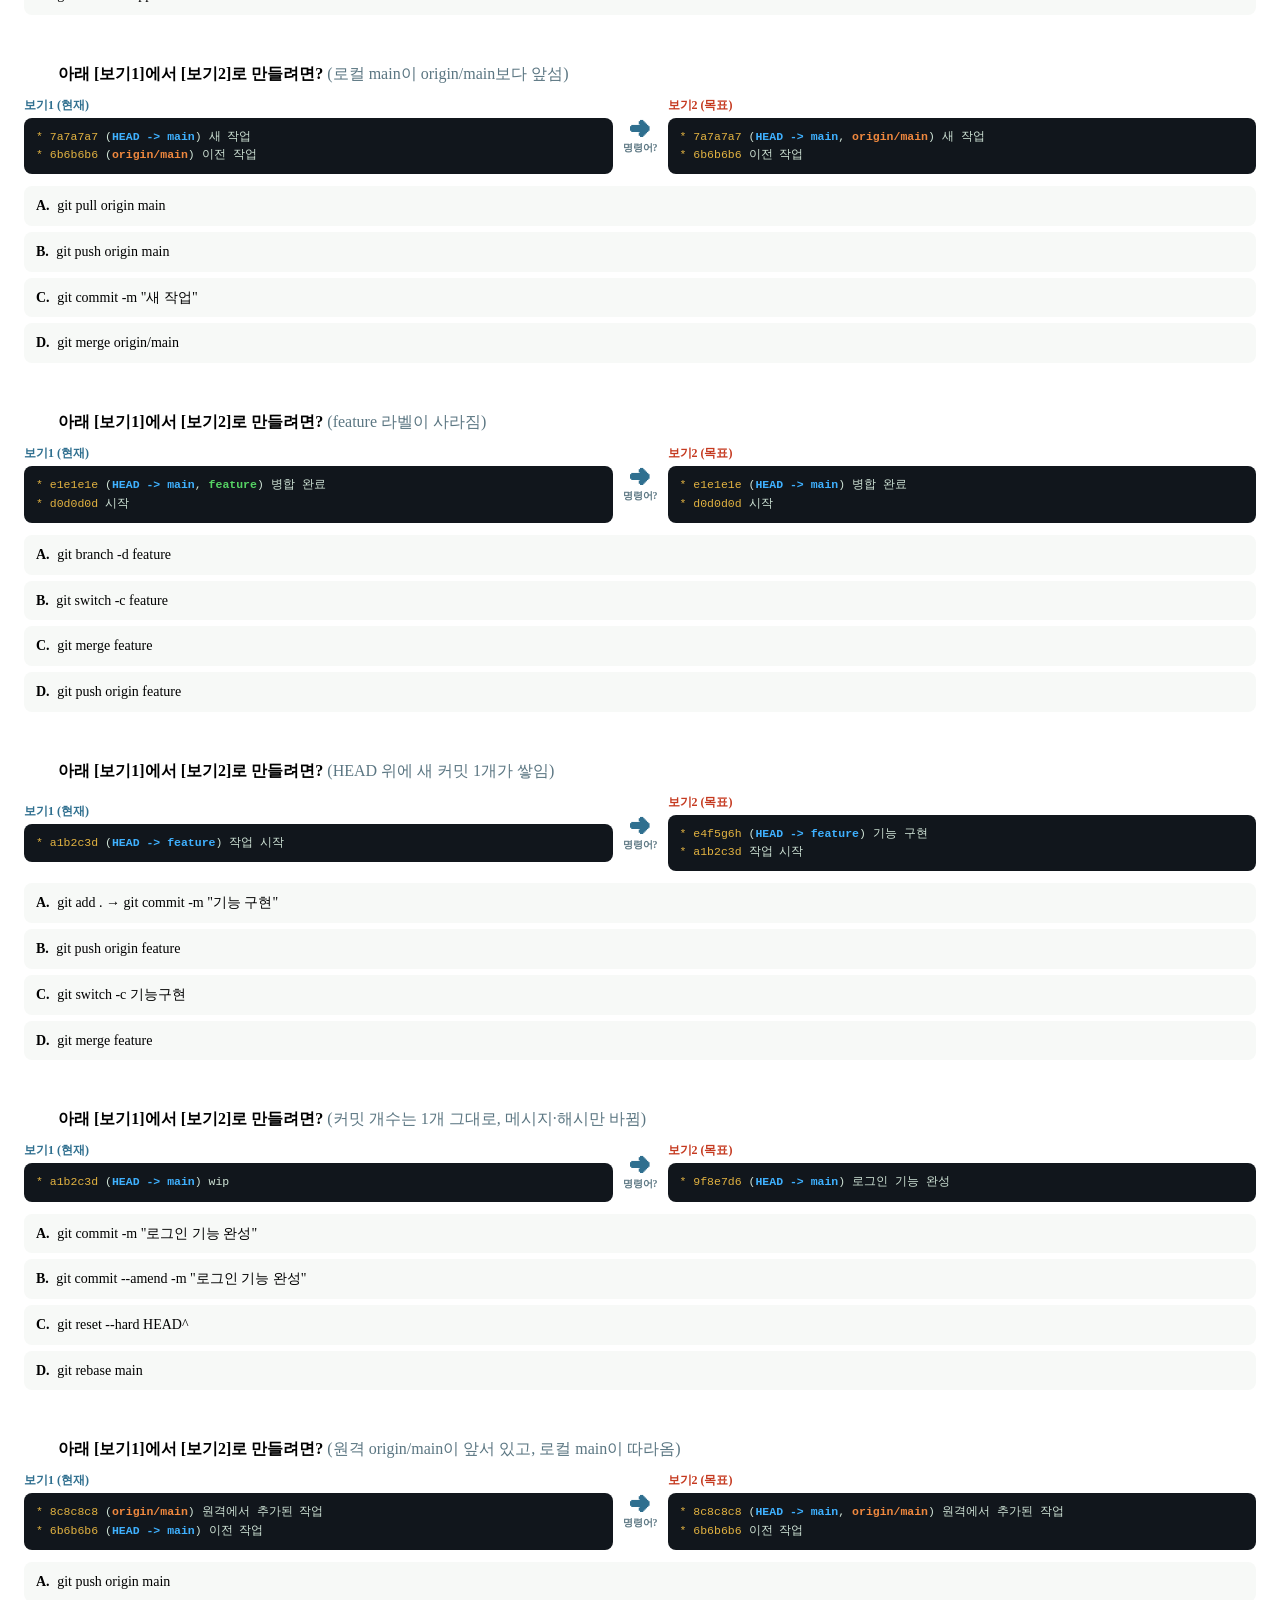
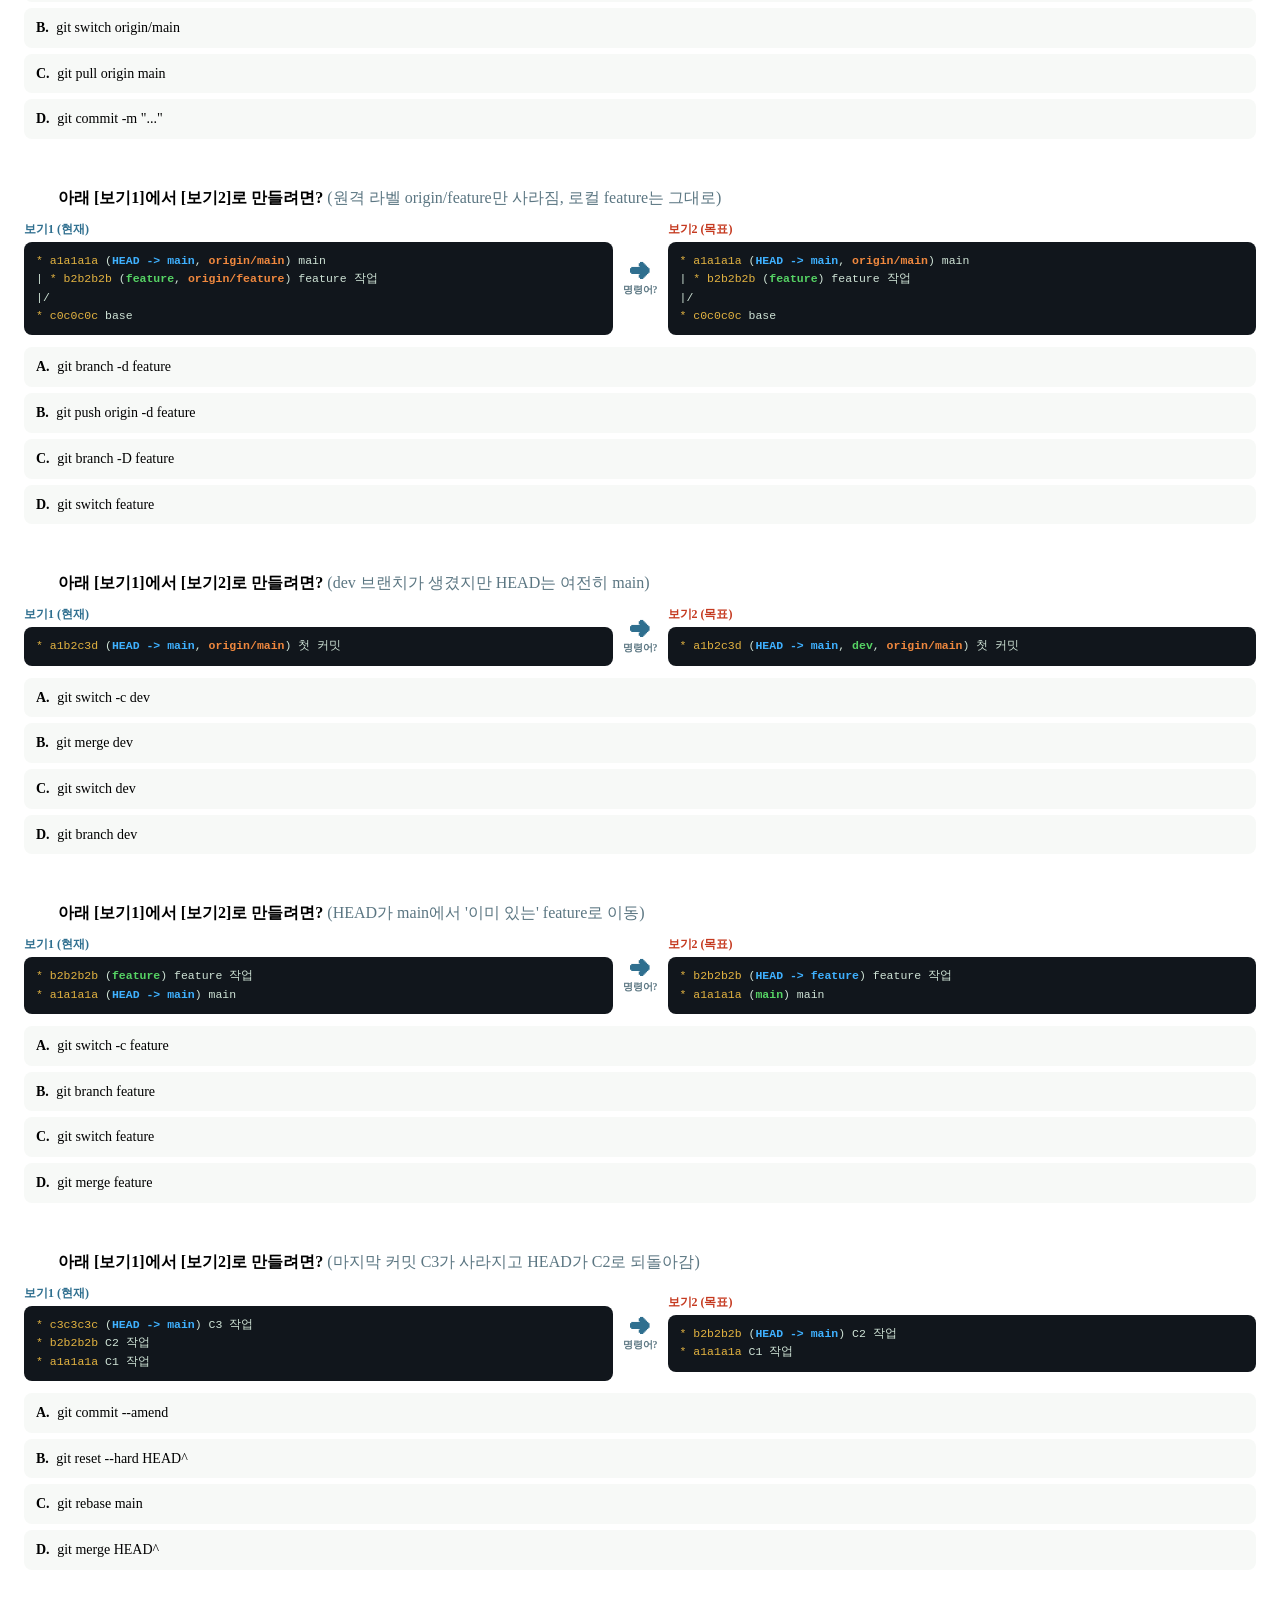
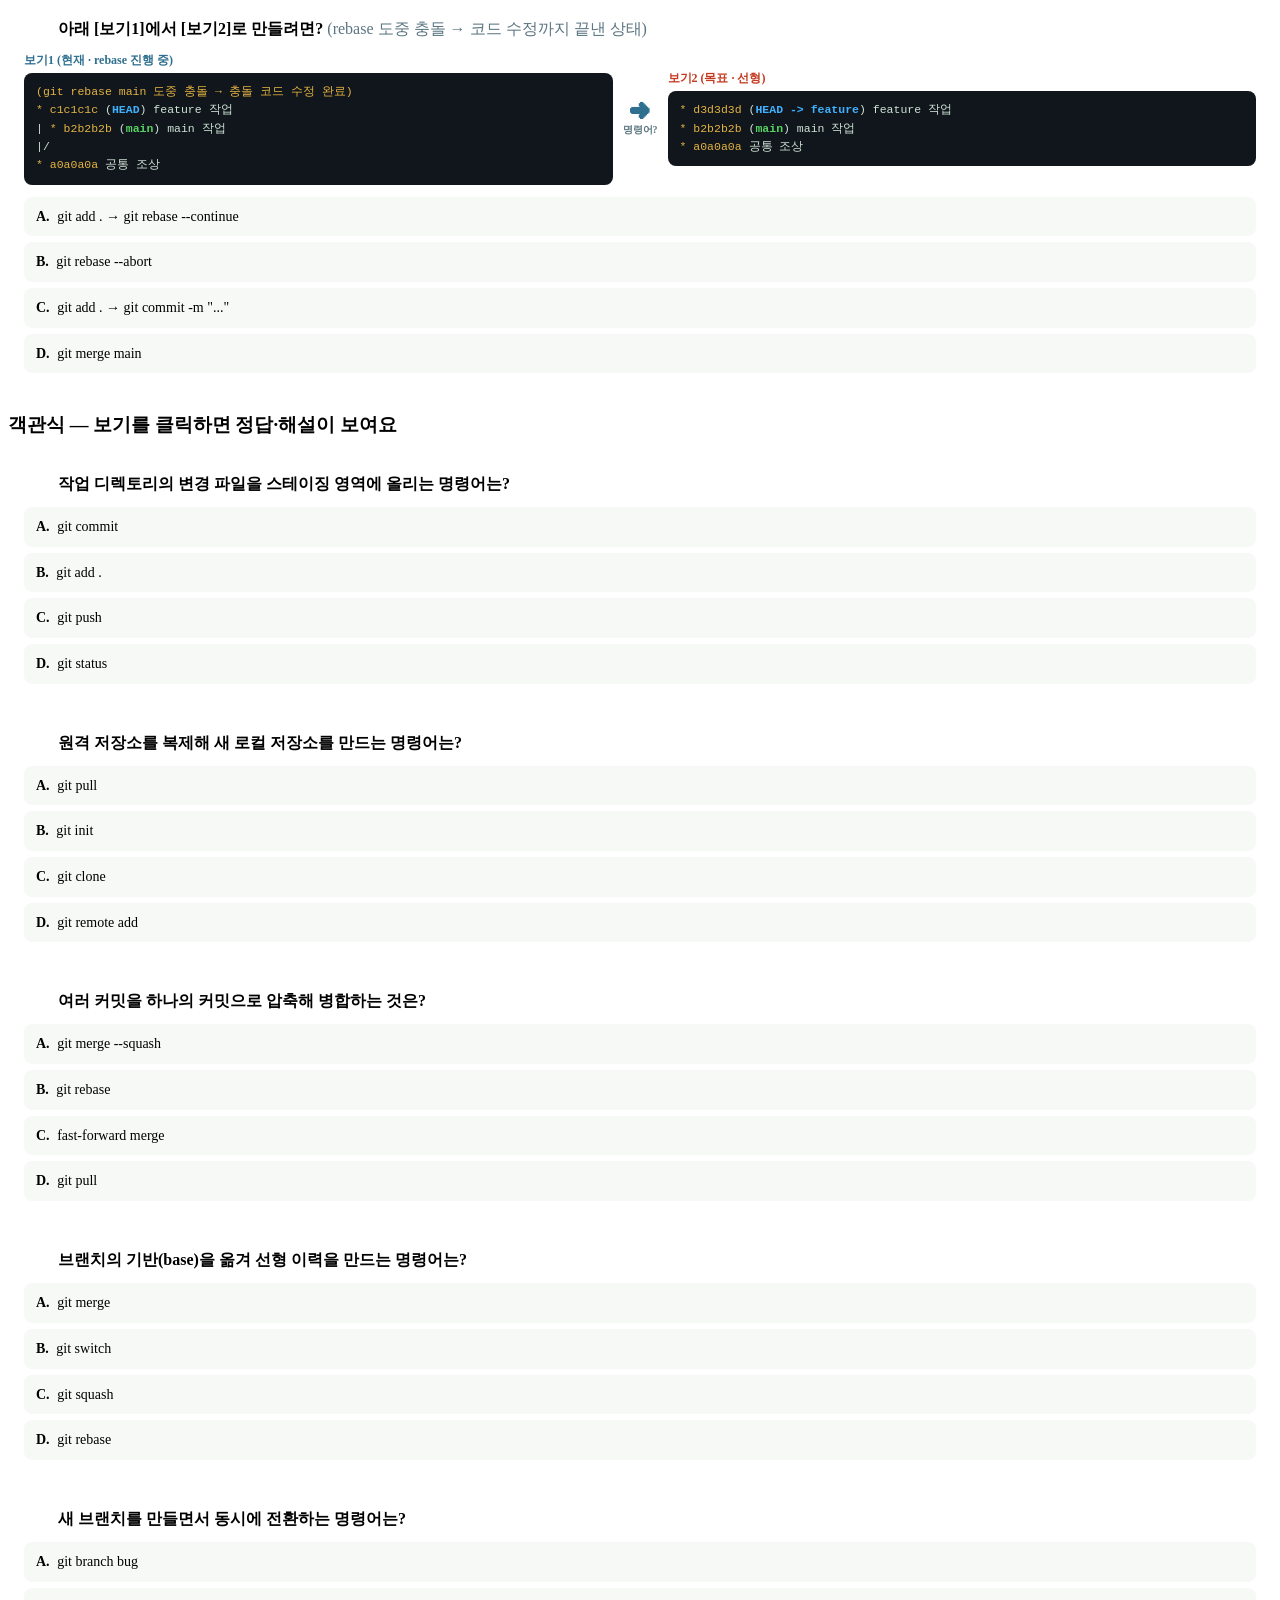
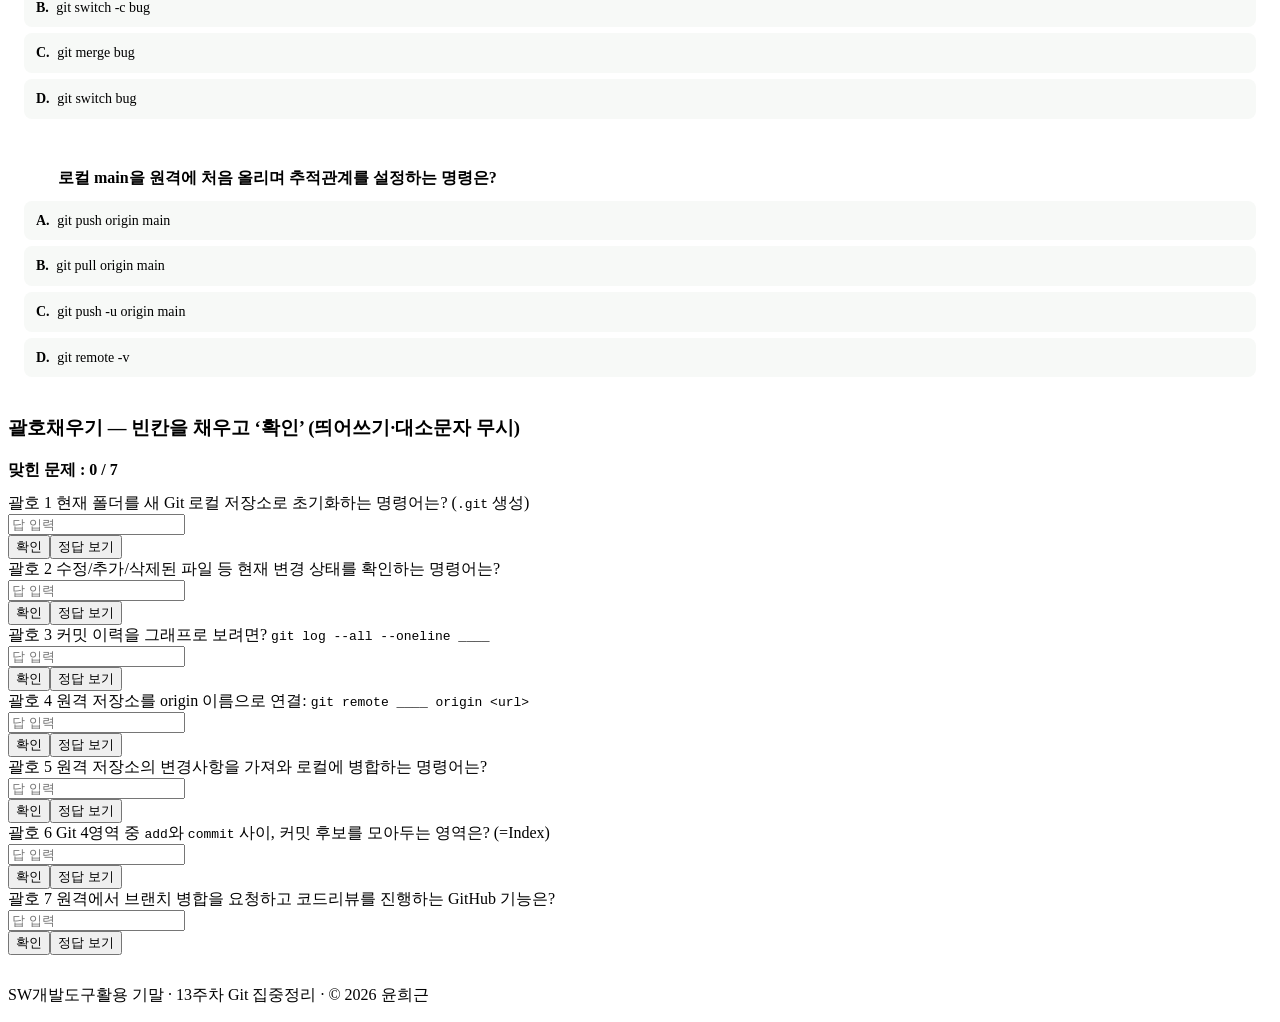
==== commit 1738dd0f: "SW 실습3/4를 13주차 답지 그대로 텍스트 재현 (단계별 log + 최종 log 색강조) - 실습3/4 시나리오를 13주차/답지(lec13-실습3/4.docx) 캡처와 동일하게" ====
--- a/SW개발도구활용.html
+++ b/SW개발도구활용.html
@@ -37,6 +37,24 @@
         .logshot img { width:100%; height:auto; display:block; border:1px solid #2b2b2b; border-radius:8px; background:#1e1e1e; cursor:zoom-in; }
         .logshot figcaption { font-size:12px; color:#6b4a3e; margin-top:5px; line-height:1.45; }
         .logshot figcaption code { font-size:.92em; }
+
+        /* 답지 그대로 — 터미널 세션(명령어 + 출력 + log) 텍스트 재현 */
+        pre.cmd .o  { color:#8aa6b3; }                  /* 일반 출력(Switched/Fast-forward 등) */
+        pre.cmd .h  { color:#e3b341; }                  /* 커밋 해시 */
+        pre.cmd .hd { color:#3fb1ff; font-weight:700; } /* HEAD */
+        pre.cmd .br { color:#56d364; font-weight:700; } /* 지역 브랜치 */
+        pre.cmd .rm { color:#f0883e; font-weight:700; } /* origin/원격 */
+        .steplabel { font-weight:800; color:#2f6f8f; font-size:13.5px; margin:15px 0 4px; }
+        .steplabel:first-of-type { margin-top:8px; }
+        /* 실습 완료 최종 log — 가독성 강조(색 강화 + 테두리) */
+        .finlog-wrap { border:2px solid #c5391f; border-radius:10px; margin:14px 0 4px; overflow:hidden; box-shadow:0 2px 8px rgba(197,57,31,.15); }
+        .finlog-h { background:#c5391f; color:#fff; font-weight:800; font-size:13px; padding:8px 13px; }
+        pre.finlog { margin:0; background:#0c1116; color:#e6edf3; padding:13px 15px;
+                     font-family:Consolas,"D2Coding",monospace; font-size:13.5px; line-height:1.85; white-space:pre; overflow-x:auto; }
+        pre.finlog .h  { color:#ffd23f; font-weight:700; }   /* 해시 — 더 밝게 */
+        pre.finlog .hd { color:#5bb8ff; font-weight:800; }   /* HEAD */
+        pre.finlog .br { color:#6ee787; font-weight:800; }   /* 지역 브랜치 */
+        pre.finlog .rm { color:#ff9f4a; font-weight:800; }   /* origin/원격 */
 
         /* Git 4영역 흐름 다이어그램 */
         .git-flow { width:100%; max-width:900px; height:auto; display:block; margin:10px auto; background:#fbfcff; border:1px solid var(--line); border-radius:12px; }
@@ -388,96 +406,151 @@
     </div>
   </details>
 
-  <details class="scn"><summary>실습 3 — 개발 브랜치 + Rebase (선형 이력 만들기)</summary>
+  <details class="scn"><summary>실습 3 — 개발 브랜치 + Rebase (선형 이력 만들기) <span style="font-weight:600;color:#5b7682;">· 답지 그대로</span></summary>
     <div>
-      <p style="font-size:14px;">function·main·bugfix 세 브랜치를 만들고, <b>rebase</b>로 한 줄(선형)로 정리한 뒤 <b>fast-forward merge</b>.</p>
-      <pre class="cmd"><code><span class="c">(1) 브랜치 3개 생성·커밋</span>
-git switch -c function
-echo "function 개발" &gt;&gt; code1.txt
-git add . &amp;&amp; git commit -m "function 개발중"
-git switch main
-echo "main 개발" &gt;&gt; code1.txt
-git add . &amp;&amp; git commit -m "main 개발중"
-git switch -c bugfix origin/main
-echo "bug 수정" &gt;&gt; code2.txt
-git add . &amp;&amp; git commit -m "bug 수정"
-
-<span class="c">(2) main에 bugfix를 rebase → 선형</span>
-git switch main
-git rebase bugfix
-
-<span class="c">(3) function을 main 위로 rebase (충돌 시 수정→git add .→git rebase --continue)</span>
-git switch function
-git rebase main
-
-<span class="c">(4) main에 function merge → fast-forward</span>
-git switch main
-git merge function
-git push origin main</code></pre>
-
-      <div class="logwrap">
-        <div class="lh">🖥️ 실제 실행 로그 — 단계별 <code>git log --all --oneline --graph</code> (내 Git Bash 캡처)</div>
-        <div class="loggrid">
-          <figure class="logshot">
-            <a href="sw-img/l3-1.png" target="_blank" rel="noopener"><img src="sw-img/l3-1.png" alt="실습3 (1) 세 브랜치 분기" loading="lazy"></a>
-            <figcaption><b>(1) 브랜치 3개 생성·커밋</b> → <code>83786f1(bugfix)</code>·<code>23e6a91(main)</code>·<code>028ee8b(function)</code> 가 <code>6574e55(origin/main)</code>에서 <b>세 갈래로 분기</b>.</figcaption>
-          </figure>
-          <figure class="logshot">
-            <a href="sw-img/l3-2.png" target="_blank" rel="noopener"><img src="sw-img/l3-2.png" alt="실습3 (2) main rebase bugfix" loading="lazy"></a>
-            <figcaption><b>(2) <code>git rebase bugfix</code></b> → <code>Successfully rebased</code>. <code>bb4c0c2(main)</code>이 <code>83786f1(bugfix)</code> 위로 올라감(<code>function</code>은 아직 분기).</figcaption>
-          </figure>
-          <figure class="logshot">
-            <a href="sw-img/l3-3.png" target="_blank" rel="noopener"><img src="sw-img/l3-3.png" alt="실습3 (3) function rebase main" loading="lazy"></a>
-            <figcaption><b>(3) <code>git rebase main</code></b> → <code>fc2e4ab(function)</code>·<code>bb4c0c2(main)</code>·<code>83786f1(bugfix)</code> 가 <b>완전한 한 줄(선형)</b>로 정렬.</figcaption>
-          </figure>
-          <figure class="logshot">
-            <a href="sw-img/l3-4.png" target="_blank" rel="noopener"><img src="sw-img/l3-4.png" alt="실습3 (4) fast-forward merge" loading="lazy"></a>
-            <figcaption><b>(4) <code>git merge function</code></b> → <code>Fast-forward</code>! <code>fc2e4ab</code>를 <code>HEAD -&gt; main, function</code> 둘이 함께 가리킴(병합커밋 없음).</figcaption>
-          </figure>
-          <figure class="logshot">
-            <a href="sw-img/l3-5.png" target="_blank" rel="noopener"><img src="sw-img/l3-5.png" alt="실습3 (5) push" loading="lazy"></a>
-            <figcaption><b>(5) <code>git push origin main</code></b> → <code>origin/main</code>도 <code>fc2e4ab</code>로 최신화. (<code>HEAD -&gt; main, origin/main, function</code>)</figcaption>
-          </figure>
-        </div>
-        <div class="res">→ <b>rebase</b>로 분기를 선형으로 펴니, 마지막 병합이 새 커밋 없이 <b>fast-forward</b>로 끝남. (커밋 해시는 내 실제 실행값)</div>
+      <p style="font-size:14px;">📌 <b>function·main·bugfix가 각각 다른 파일</b>(<code class="k">main.txt</code>·<code class="k">function.txt</code>·<code class="k">bugfix.txt</code>)을 수정 → <b>rebase</b>로 한 줄(선형) → <b>fast-forward merge</b>. (서로 다른 파일이라 rebase 충돌 없음. function·bugfix 브랜치는 미리 만들어 둔 상태 — 모두 <code>81e3afd</code>)</p>
+
+      <div class="steplabel">(1) 세 브랜치에서 각자 파일 수정·커밋 → 세 갈래로 분기</div>
+      <pre class="cmd"><span class="p">$</span> git add .
+<span class="p">$</span> git commit -m 'main 개발중'
+<span class="o">[main </span><span class="h">853f7a4</span><span class="o">] main 개발중</span>
+<span class="p">$</span> git switch function
+<span class="o">Switched to branch 'function'</span>
+<span class="p">$</span> git add .
+<span class="p">$</span> git commit -m 'function 개발중'
+<span class="o">[function </span><span class="h">a2e0673</span><span class="o">] function 개발중</span>
+<span class="p">$</span> git switch bugfix
+<span class="o">Switched to branch 'bugfix'</span>
+<span class="p">$</span> git add .
+<span class="p">$</span> git commit -m 'bug 수정'
+<span class="o">[bugfix </span><span class="h">d1f88b5</span><span class="o">] bug 수정</span>
+<span class="p">$</span> git log --oneline --all --graph -n 4
+<span class="h">* d1f88b5</span> (<span class="hd">HEAD -&gt; bugfix</span>) bug 수정
+| <span class="h">* a2e0673</span> (<span class="br">function</span>) function 개발중
+|/
+| <span class="h">* 853f7a4</span> (<span class="br">main</span>) main 개발중
+|/
+<span class="h">* 81e3afd</span> (<span class="rm">origin/main, origin/HEAD</span>) upload two files</pre>
+
+      <div class="steplabel">(2) main에 bugfix를 rebase → 선형, bugfix 삭제</div>
+      <pre class="cmd"><span class="p">$</span> git switch main
+<span class="o">Switched to branch 'main'</span>
+<span class="p">$</span> git rebase bugfix
+<span class="o">Successfully rebased and updated refs/heads/main.</span>
+<span class="p">$</span> git log --oneline --all --graph -n 4
+<span class="h">* 093c46b</span> (<span class="hd">HEAD -&gt; main</span>) main 개발중
+<span class="h">* d1f88b5</span> (<span class="br">bugfix</span>) bug 수정
+| <span class="h">* a2e0673</span> (<span class="br">function</span>) function 개발중
+|/
+<span class="h">* 81e3afd</span> (<span class="rm">origin/main, origin/HEAD</span>) upload two files
+<span class="p">$</span> git branch -d bugfix
+<span class="o">Deleted branch bugfix (was d1f88b5).</span></pre>
+
+      <div class="steplabel">(3) function을 main 위로 rebase → 완전한 선형</div>
+      <pre class="cmd"><span class="p">$</span> git switch function
+<span class="o">Switched to branch 'function'</span>
+<span class="p">$</span> git rebase main
+<span class="o">Successfully rebased and updated refs/heads/function.</span>
+<span class="p">$</span> git log --oneline --all --graph -n 4
+<span class="h">* 654d816</span> (<span class="hd">HEAD -&gt; function</span>) function 개발중
+<span class="h">* 093c46b</span> (<span class="br">main</span>) main 개발중
+<span class="h">* d1f88b5</span> bug 수정
+<span class="h">* 81e3afd</span> (<span class="rm">origin/main, origin/HEAD</span>) upload two files</pre>
+
+      <div class="steplabel">(4) main에 function merge → fast-forward, function 삭제</div>
+      <pre class="cmd"><span class="p">$</span> git switch main
+<span class="o">Switched to branch 'main'</span>
+<span class="p">$</span> git merge function
+<span class="o">Updating 093c46b..654d816
+Fast-forward</span>
+<span class="p">$</span> git log --oneline --all --graph -n 4
+<span class="h">* 654d816</span> (<span class="hd">HEAD -&gt; main</span>, <span class="br">function</span>) function 개발중
+<span class="h">* 093c46b</span> main 개발중
+<span class="h">* d1f88b5</span> bug 수정
+<span class="h">* 81e3afd</span> (<span class="rm">origin/main, origin/HEAD</span>) upload two files
+<span class="p">$</span> git branch -d function
+<span class="o">Deleted branch function (was 654d816).</span></pre>
+
+      <div class="steplabel">(5) 원격에 push</div>
+      <pre class="cmd"><span class="p">$</span> git push
+<span class="o">...
+To https://github.com/sunhee-hwang/lec13.git
+   81e3afd..654d816  main -&gt; main</span></pre>
+
+      <div class="finlog-wrap">
+        <div class="finlog-h">✅ 실습 3 완료 — 최종 log <span style="font-weight:600;">(git log --oneline --all --graph -n 4)</span></div>
+        <pre class="finlog"><span class="h">* 654d816</span> (<span class="hd">HEAD -&gt; main</span>, <span class="rm">origin/main, origin/HEAD</span>) function 개발중
+<span class="h">* 093c46b</span> main 개발중
+<span class="h">* d1f88b5</span> bug 수정
+<span class="h">* 81e3afd</span> upload two files</pre>
       </div>
+      <div class="res">→ 세 갈래 분기를 <b>rebase</b>로 한 줄로 펴고, 마지막은 <b>fast-forward</b>로 병합 — 병합 커밋 없이 깔끔한 선형 이력.</div>
     </div>
   </details>
 
-  <details class="scn"><summary>실습 4 — Squash Merge (커밋 5개 → 1개로 압축)</summary>
+  <details class="scn"><summary>실습 4 — Squash Merge (커밋 5개 → 1개로 압축) <span style="font-weight:600;color:#5b7682;">· 답지 그대로</span></summary>
     <div>
-      <pre class="cmd"><code><span class="c">(1) apple 브랜치에 커밋 5개</span>
-git switch -c apple
-echo "apple1" &gt;&gt; code1.txt &amp;&amp; git add . &amp;&amp; git commit -m "apple"
-echo "apple2" &gt;&gt; code1.txt &amp;&amp; git add . &amp;&amp; git commit -m "apple"
-<span class="c"># ... apple3, apple4, apple5 동일</span>
-
-<span class="c">(2) main에서 squash merge → 하나로 합쳐 새 커밋</span>
-git switch main
-git merge --squash apple
-git commit -m "five apples"     <span class="c"># 5개가 1개 커밋으로</span>
-
-<span class="c">(3) 원격에 push</span>
-git push origin main</code></pre>
-
-      <div class="logwrap">
-        <div class="lh">🖥️ 실제 실행 로그 — squash 전·후 <code>git log --all --oneline --graph</code> (내 Git Bash 캡처)</div>
-        <div class="loggrid">
-          <figure class="logshot">
-            <a href="sw-img/l4-1.png" target="_blank" rel="noopener"><img src="sw-img/l4-1.png" alt="실습4 (1) apple 커밋 5개" loading="lazy"></a>
-            <figcaption><b>(1) <code>apple</code>에 커밋 5개</b> (<code>-n 6</code>) → <code>1939476(HEAD-&gt;apple)</code> 등 <b>“apple” 커밋 5개</b>가 <code>fc2e4ab(main)</code> 위에 쌓임.</figcaption>
-          </figure>
-          <figure class="logshot">
-            <a href="sw-img/l4-2.png" target="_blank" rel="noopener"><img src="sw-img/l4-2.png" alt="실습4 (2) squash merge 후" loading="lazy"></a>
-            <figcaption><b>(2) <code>merge --squash</code> + <code>commit "five apples"</code></b> (<code>-n 7</code>) → <code>main</code>엔 <code>13a7d92 five apples</code> <b>한 커밋</b>, <code>apple</code> 5개는 옆 갈래로 그대로.</figcaption>
-          </figure>
-          <figure class="logshot">
-            <a href="sw-img/l4-3.png" target="_blank" rel="noopener"><img src="sw-img/l4-3.png" alt="실습4 (3) push 최종" loading="lazy"></a>
-            <figcaption><b>(3) <code>git push origin main</code></b> (<code>-n 2</code>) → <code>13a7d92 (HEAD -&gt; main, origin/main) five apples</code> 로 <b>깔끔하게 한 줄</b> 완료.</figcaption>
-          </figure>
-        </div>
-        <div class="res">→ <b>squash</b>로 자잘한 <code>apple</code> 커밋 5개가 <b>“five apples” 한 커밋(<code>13a7d92</code>)</b>으로 합쳐짐. (커밋 해시는 내 실제 실행값)</div>
+      <p style="font-size:14px;">📌 <code class="k">apple</code> 브랜치에 커밋 5개를 쌓고, <b>merge --squash</b>로 main에 <b>한 커밋(“five apples”)</b>으로 합침.</p>
+
+      <div class="steplabel">(1) apple 브랜치 생성 → 5개 커밋</div>
+      <pre class="cmd"><span class="p">$</span> git branch apple
+<span class="p">$</span> git log --all --oneline --graph -n 5
+<span class="h">* 654d816</span> (<span class="hd">HEAD -&gt; main</span>, <span class="rm">origin/main, origin/HEAD</span>, <span class="br">apple</span>) function 개발중
+<span class="h">* 093c46b</span> main 개발중
+<span class="h">* d1f88b5</span> bug 수정
+<span class="h">* 81e3afd</span> upload two files
+<span class="p">$</span> git switch apple
+<span class="o">Switched to branch 'apple'</span>
+<span class="p">$</span> git add .  →  git commit -m 'apple'   <span class="o">[apple </span><span class="h">11ba92a</span><span class="o">]</span>
+<span class="p">$</span> git add .  →  git commit -m 'apple'   <span class="o">[apple </span><span class="h">03aa389</span><span class="o">]</span>
+<span class="p">$</span> git add .  →  git commit -m 'apple'   <span class="o">[apple </span><span class="h">ce81c5f</span><span class="o">]</span>
+<span class="p">$</span> git add .  →  git commit -m 'apple'   <span class="o">[apple </span><span class="h">1031176</span><span class="o">]</span>
+<span class="p">$</span> git add .  →  git commit -m 'apple'   <span class="o">[apple </span><span class="h">f21f6ca</span><span class="o">]</span>
+<span class="p">$</span> git log --all --oneline --graph -n 6
+<span class="h">* f21f6ca</span> (<span class="hd">HEAD -&gt; apple</span>) apple
+<span class="h">* 1031176</span> apple
+<span class="h">* ce81c5f</span> apple
+<span class="h">* 03aa389</span> apple
+<span class="h">* 11ba92a</span> apple
+<span class="h">* 654d816</span> (<span class="rm">origin/main, origin/HEAD</span>, <span class="br">main</span>) function 개발중</pre>
+
+      <div class="steplabel">(2) main에서 squash merge → 5개를 1개 커밋으로</div>
+      <pre class="cmd"><span class="p">$</span> git switch main
+<span class="o">Switched to branch 'main'</span>
+<span class="p">$</span> git merge --squash apple
+<span class="o">Updating 654d816..f21f6ca
+Fast-forward
+Squash commit -- not updating HEAD</span>
+<span class="p">$</span> git commit -m 'five apples'
+<span class="o">[main </span><span class="h">f07c03d</span><span class="o">] five apples</span>
+<span class="p">$</span> git log --all --oneline --graph -n 6
+<span class="h">* f07c03d</span> (<span class="hd">HEAD -&gt; main</span>) five apples
+| <span class="h">* f21f6ca</span> (<span class="br">apple</span>) apple
+| <span class="h">* 1031176</span> apple
+| <span class="h">* ce81c5f</span> apple
+| <span class="h">* 03aa389</span> apple
+| <span class="h">* 11ba92a</span> apple
+|/</pre>
+
+      <div class="steplabel">(3) apple 삭제 후 push</div>
+      <pre class="cmd"><span class="p">$</span> git branch -D apple
+<span class="o">Deleted branch apple (was f21f6ca).</span>
+<span class="p">$</span> git log --all --oneline --graph -n 7
+<span class="h">* f07c03d</span> (<span class="hd">HEAD -&gt; main</span>) five apples
+<span class="h">* 654d816</span> (<span class="rm">origin/main, origin/HEAD</span>) function 개발중
+<span class="h">* 093c46b</span> main 개발중
+<span class="h">* d1f88b5</span> bug 수정
+<span class="h">* 81e3afd</span> upload two files
+<span class="p">$</span> git push
+<span class="o">...  main -&gt; main</span></pre>
+
+      <div class="finlog-wrap">
+        <div class="finlog-h">✅ 실습 4 완료 — 최종 log <span style="font-weight:600;">(git log --all --oneline --graph -n 3)</span></div>
+        <pre class="finlog"><span class="h">* f07c03d</span> (<span class="hd">HEAD -&gt; main</span>, <span class="rm">origin/main, origin/HEAD</span>) five apples
+<span class="h">* 654d816</span> function 개발중
+<span class="h">* 093c46b</span> main 개발중</pre>
       </div>
+      <div class="res">→ <code>merge --squash</code>는 “<b>Squash commit -- not updating HEAD</b>”만 하고 멈추므로 <b>별도 <code>git commit</code></b> 필요. squash-merge한 브랜치는 일반 <code>-d</code>로 안 지워져 <b><code>-D</code></b>로 삭제.</div>
     </div>
   </details>
 </section>
@@ -643,6 +716,154 @@
     <button class="opt" data-opt="C"><b>C.</b> git merge feature</button>
     <button class="opt" data-opt="D"><b>D.</b> git push origin feature</button>
     <div class="mcq-exp"><b>정답 A</b> — <code>feature</code> 라벨이 사라짐 = 병합이 끝난 브랜치 삭제 <code>git branch -d feature</code>. (병합 안 된 브랜치를 강제 삭제할 땐 <code>-D</code>)</div>
+  </div>
+
+  <div class="mcq logq" data-correct="A">
+    <p class="mcq-q"><span class="mcq-no">8</span>아래 <b>[보기1]</b>에서 <b>[보기2]</b>로 만들려면? <span style="font-weight:500;color:#5b7682;">(HEAD 위에 새 커밋 1개가 쌓임)</span></p>
+    <div class="lqpair">
+      <div class="lqcol"><div class="lqlabel">보기1 (현재)</div>
+        <pre class="lqlog"><span class="h">* a1b2c3d</span> (<span class="hd">HEAD -&gt; feature</span>) 작업 시작</pre></div>
+      <div class="lqarrow">➜<small>명령어?</small></div>
+      <div class="lqcol"><div class="lqlabel b2">보기2 (목표)</div>
+        <pre class="lqlog"><span class="h">* e4f5g6h</span> (<span class="hd">HEAD -&gt; feature</span>) 기능 구현
+<span class="h">* a1b2c3d</span> 작업 시작</pre></div>
+    </div>
+    <button class="opt" data-opt="A"><b>A.</b> git add . → git commit -m "기능 구현"</button>
+    <button class="opt" data-opt="B"><b>B.</b> git push origin feature</button>
+    <button class="opt" data-opt="C"><b>C.</b> git switch -c 기능구현</button>
+    <button class="opt" data-opt="D"><b>D.</b> git merge feature</button>
+    <div class="mcq-exp"><b>정답 A</b> — 변경을 <code>git add .</code>로 올리고 <code>git commit</code>하면 HEAD 위에 <b>새 커밋 1개</b>가 생김. push는 원격 업로드, merge는 병합.</div>
+  </div>
+
+  <div class="mcq logq" data-correct="B">
+    <p class="mcq-q"><span class="mcq-no">9</span>아래 <b>[보기1]</b>에서 <b>[보기2]</b>로 만들려면? <span style="font-weight:500;color:#5b7682;">(커밋 개수는 1개 그대로, 메시지·해시만 바뀜)</span></p>
+    <div class="lqpair">
+      <div class="lqcol"><div class="lqlabel">보기1 (현재)</div>
+        <pre class="lqlog"><span class="h">* a1b2c3d</span> (<span class="hd">HEAD -&gt; main</span>) wip</pre></div>
+      <div class="lqarrow">➜<small>명령어?</small></div>
+      <div class="lqcol"><div class="lqlabel b2">보기2 (목표)</div>
+        <pre class="lqlog"><span class="h">* 9f8e7d6</span> (<span class="hd">HEAD -&gt; main</span>) 로그인 기능 완성</pre></div>
+    </div>
+    <button class="opt" data-opt="A"><b>A.</b> git commit -m "로그인 기능 완성"</button>
+    <button class="opt" data-opt="B"><b>B.</b> git commit --amend -m "로그인 기능 완성"</button>
+    <button class="opt" data-opt="C"><b>C.</b> git reset --hard HEAD^</button>
+    <button class="opt" data-opt="D"><b>D.</b> git rebase main</button>
+    <div class="mcq-exp"><b>정답 B</b> — <b>마지막 커밋 메시지만 수정</b> = <code>git commit --amend</code>. 일반 <code>commit</code>이면 커밋이 하나 더 생겨 2개가 됨(해시도 바뀐 건 amend가 커밋을 다시 쓰기 때문).</div>
+  </div>
+
+  <div class="mcq logq" data-correct="C">
+    <p class="mcq-q"><span class="mcq-no">10</span>아래 <b>[보기1]</b>에서 <b>[보기2]</b>로 만들려면? <span style="font-weight:500;color:#5b7682;">(원격 origin/main이 앞서 있고, 로컬 main이 따라옴)</span></p>
+    <div class="lqpair">
+      <div class="lqcol"><div class="lqlabel">보기1 (현재)</div>
+        <pre class="lqlog"><span class="h">* 8c8c8c8</span> (<span class="rm">origin/main</span>) 원격에서 추가된 작업
+<span class="h">* 6b6b6b6</span> (<span class="hd">HEAD -&gt; main</span>) 이전 작업</pre></div>
+      <div class="lqarrow">➜<small>명령어?</small></div>
+      <div class="lqcol"><div class="lqlabel b2">보기2 (목표)</div>
+        <pre class="lqlog"><span class="h">* 8c8c8c8</span> (<span class="hd">HEAD -&gt; main</span>, <span class="rm">origin/main</span>) 원격에서 추가된 작업
+<span class="h">* 6b6b6b6</span> 이전 작업</pre></div>
+    </div>
+    <button class="opt" data-opt="A"><b>A.</b> git push origin main</button>
+    <button class="opt" data-opt="B"><b>B.</b> git switch origin/main</button>
+    <button class="opt" data-opt="C"><b>C.</b> git pull origin main</button>
+    <button class="opt" data-opt="D"><b>D.</b> git commit -m "..."</button>
+    <div class="mcq-exp"><b>정답 C</b> — 원격이 앞서 있고 로컬이 따라옴 = <b>원격→로컬</b>로 가져와 병합 <code>git pull</code>. <code>push</code>는 반대 방향(로컬→원격, 문제 6과 비교).</div>
+  </div>
+
+  <div class="mcq logq" data-correct="B">
+    <p class="mcq-q"><span class="mcq-no">11</span>아래 <b>[보기1]</b>에서 <b>[보기2]</b>로 만들려면? <span style="font-weight:500;color:#5b7682;">(원격 라벨 origin/feature만 사라짐, 로컬 feature는 그대로)</span></p>
+    <div class="lqpair">
+      <div class="lqcol"><div class="lqlabel">보기1 (현재)</div>
+        <pre class="lqlog"><span class="h">* a1a1a1a</span> (<span class="hd">HEAD -&gt; main</span>, <span class="rm">origin/main</span>) main
+| <span class="h">* b2b2b2b</span> (<span class="br">feature</span>, <span class="rm">origin/feature</span>) feature 작업
+|/
+<span class="h">* c0c0c0c</span> base</pre></div>
+      <div class="lqarrow">➜<small>명령어?</small></div>
+      <div class="lqcol"><div class="lqlabel b2">보기2 (목표)</div>
+        <pre class="lqlog"><span class="h">* a1a1a1a</span> (<span class="hd">HEAD -&gt; main</span>, <span class="rm">origin/main</span>) main
+| <span class="h">* b2b2b2b</span> (<span class="br">feature</span>) feature 작업
+|/
+<span class="h">* c0c0c0c</span> base</pre></div>
+    </div>
+    <button class="opt" data-opt="A"><b>A.</b> git branch -d feature</button>
+    <button class="opt" data-opt="B"><b>B.</b> git push origin -d feature</button>
+    <button class="opt" data-opt="C"><b>C.</b> git branch -D feature</button>
+    <button class="opt" data-opt="D"><b>D.</b> git switch feature</button>
+    <div class="mcq-exp"><b>정답 B</b> — <code>origin/feature</code>(원격) 라벨만 사라짐 = <b>원격 브랜치 삭제</b> <code>git push origin -d feature</code>(= <code>--delete</code>). <code>branch -d/-D</code>는 <b>로컬</b> 브랜치를 지움(문제 7과 비교).</div>
+  </div>
+
+  <div class="mcq logq" data-correct="D">
+    <p class="mcq-q"><span class="mcq-no">12</span>아래 <b>[보기1]</b>에서 <b>[보기2]</b>로 만들려면? <span style="font-weight:500;color:#5b7682;">(dev 브랜치가 생겼지만 HEAD는 여전히 main)</span></p>
+    <div class="lqpair">
+      <div class="lqcol"><div class="lqlabel">보기1 (현재)</div>
+        <pre class="lqlog"><span class="h">* a1b2c3d</span> (<span class="hd">HEAD -&gt; main</span>, <span class="rm">origin/main</span>) 첫 커밋</pre></div>
+      <div class="lqarrow">➜<small>명령어?</small></div>
+      <div class="lqcol"><div class="lqlabel b2">보기2 (목표)</div>
+        <pre class="lqlog"><span class="h">* a1b2c3d</span> (<span class="hd">HEAD -&gt; main</span>, <span class="br">dev</span>, <span class="rm">origin/main</span>) 첫 커밋</pre></div>
+    </div>
+    <button class="opt" data-opt="A"><b>A.</b> git switch -c dev</button>
+    <button class="opt" data-opt="B"><b>B.</b> git merge dev</button>
+    <button class="opt" data-opt="C"><b>C.</b> git switch dev</button>
+    <button class="opt" data-opt="D"><b>D.</b> git branch dev</button>
+    <div class="mcq-exp"><b>정답 D</b> — 새 브랜치를 <b>만들기만</b>(HEAD는 main 그대로) = <code>git branch dev</code>. <code>switch -c dev</code>였다면 <code>HEAD-&gt;dev</code>로 옮겨감(문제 1과 비교).</div>
+  </div>
+
+  <div class="mcq logq" data-correct="C">
+    <p class="mcq-q"><span class="mcq-no">13</span>아래 <b>[보기1]</b>에서 <b>[보기2]</b>로 만들려면? <span style="font-weight:500;color:#5b7682;">(HEAD가 main에서 '이미 있는' feature로 이동)</span></p>
+    <div class="lqpair">
+      <div class="lqcol"><div class="lqlabel">보기1 (현재)</div>
+        <pre class="lqlog"><span class="h">* b2b2b2b</span> (<span class="br">feature</span>) feature 작업
+<span class="h">* a1a1a1a</span> (<span class="hd">HEAD -&gt; main</span>) main</pre></div>
+      <div class="lqarrow">➜<small>명령어?</small></div>
+      <div class="lqcol"><div class="lqlabel b2">보기2 (목표)</div>
+        <pre class="lqlog"><span class="h">* b2b2b2b</span> (<span class="hd">HEAD -&gt; feature</span>) feature 작업
+<span class="h">* a1a1a1a</span> (<span class="br">main</span>) main</pre></div>
+    </div>
+    <button class="opt" data-opt="A"><b>A.</b> git switch -c feature</button>
+    <button class="opt" data-opt="B"><b>B.</b> git branch feature</button>
+    <button class="opt" data-opt="C"><b>C.</b> git switch feature</button>
+    <button class="opt" data-opt="D"><b>D.</b> git merge feature</button>
+    <div class="mcq-exp"><b>정답 C</b> — 이미 있는 브랜치로 <b>HEAD만 이동</b> = <code>git switch feature</code>. <code>-c</code>는 새로 만들 때(이미 있으면 오류), <code>branch</code>는 만들기만(전환 X).</div>
+  </div>
+
+  <div class="mcq logq" data-correct="B">
+    <p class="mcq-q"><span class="mcq-no">14</span>아래 <b>[보기1]</b>에서 <b>[보기2]</b>로 만들려면? <span style="font-weight:500;color:#5b7682;">(마지막 커밋 C3가 사라지고 HEAD가 C2로 되돌아감)</span></p>
+    <div class="lqpair">
+      <div class="lqcol"><div class="lqlabel">보기1 (현재)</div>
+        <pre class="lqlog"><span class="h">* c3c3c3c</span> (<span class="hd">HEAD -&gt; main</span>) C3 작업
+<span class="h">* b2b2b2b</span> C2 작업
+<span class="h">* a1a1a1a</span> C1 작업</pre></div>
+      <div class="lqarrow">➜<small>명령어?</small></div>
+      <div class="lqcol"><div class="lqlabel b2">보기2 (목표)</div>
+        <pre class="lqlog"><span class="h">* b2b2b2b</span> (<span class="hd">HEAD -&gt; main</span>) C2 작업
+<span class="h">* a1a1a1a</span> C1 작업</pre></div>
+    </div>
+    <button class="opt" data-opt="A"><b>A.</b> git commit --amend</button>
+    <button class="opt" data-opt="B"><b>B.</b> git reset --hard HEAD^</button>
+    <button class="opt" data-opt="C"><b>C.</b> git rebase main</button>
+    <button class="opt" data-opt="D"><b>D.</b> git merge HEAD^</button>
+    <div class="mcq-exp"><b>정답 B</b> — 마지막 커밋을 <b>통째로 되돌리기</b> = <code>git reset</code> (<code>HEAD^</code> = 1개 전). <code>--hard</code>는 작업 내용까지 모두 취소. (<code>--soft/--mixed</code>는 파일·스테이지를 남기지만 로그에서 커밋이 사라지는 건 동일)</div>
+  </div>
+
+  <div class="mcq logq" data-correct="A">
+    <p class="mcq-q"><span class="mcq-no">15</span>아래 <b>[보기1]</b>에서 <b>[보기2]</b>로 만들려면? <span style="font-weight:500;color:#5b7682;">(rebase 도중 충돌 → 코드 수정까지 끝낸 상태)</span></p>
+    <div class="lqpair">
+      <div class="lqcol"><div class="lqlabel">보기1 (현재 · rebase 진행 중)</div>
+        <pre class="lqlog"><span style="color:#e3b341;">(git rebase main 도중 충돌 → 충돌 코드 수정 완료)</span>
+<span class="h">* c1c1c1c</span> (<span class="hd">HEAD</span>) feature 작업
+| <span class="h">* b2b2b2b</span> (<span class="br">main</span>) main 작업
+|/
+<span class="h">* a0a0a0a</span> 공통 조상</pre></div>
+      <div class="lqarrow">➜<small>명령어?</small></div>
+      <div class="lqcol"><div class="lqlabel b2">보기2 (목표 · 선형)</div>
+        <pre class="lqlog"><span class="h">* d3d3d3d</span> (<span class="hd">HEAD -&gt; feature</span>) feature 작업
+<span class="h">* b2b2b2b</span> (<span class="br">main</span>) main 작업
+<span class="h">* a0a0a0a</span> 공통 조상</pre></div>
+    </div>
+    <button class="opt" data-opt="A"><b>A.</b> git add . → git rebase --continue</button>
+    <button class="opt" data-opt="B"><b>B.</b> git rebase --abort</button>
+    <button class="opt" data-opt="C"><b>C.</b> git add . → git commit -m "..."</button>
+    <button class="opt" data-opt="D"><b>D.</b> git merge main</button>
+    <div class="mcq-exp"><b>정답 A</b> — rebase 도중 충돌은 <b>수정 → <code>git add .</code> → <code>git rebase --continue</code></b>로 이어서 진행(<code>commit</code> 아님!). <code>--abort</code>는 rebase 자체를 취소해 원래대로 되돌림.</div>
   </div>
 
   <h3>객관식 — 보기를 클릭하면 정답·해설이 보여요</h3>
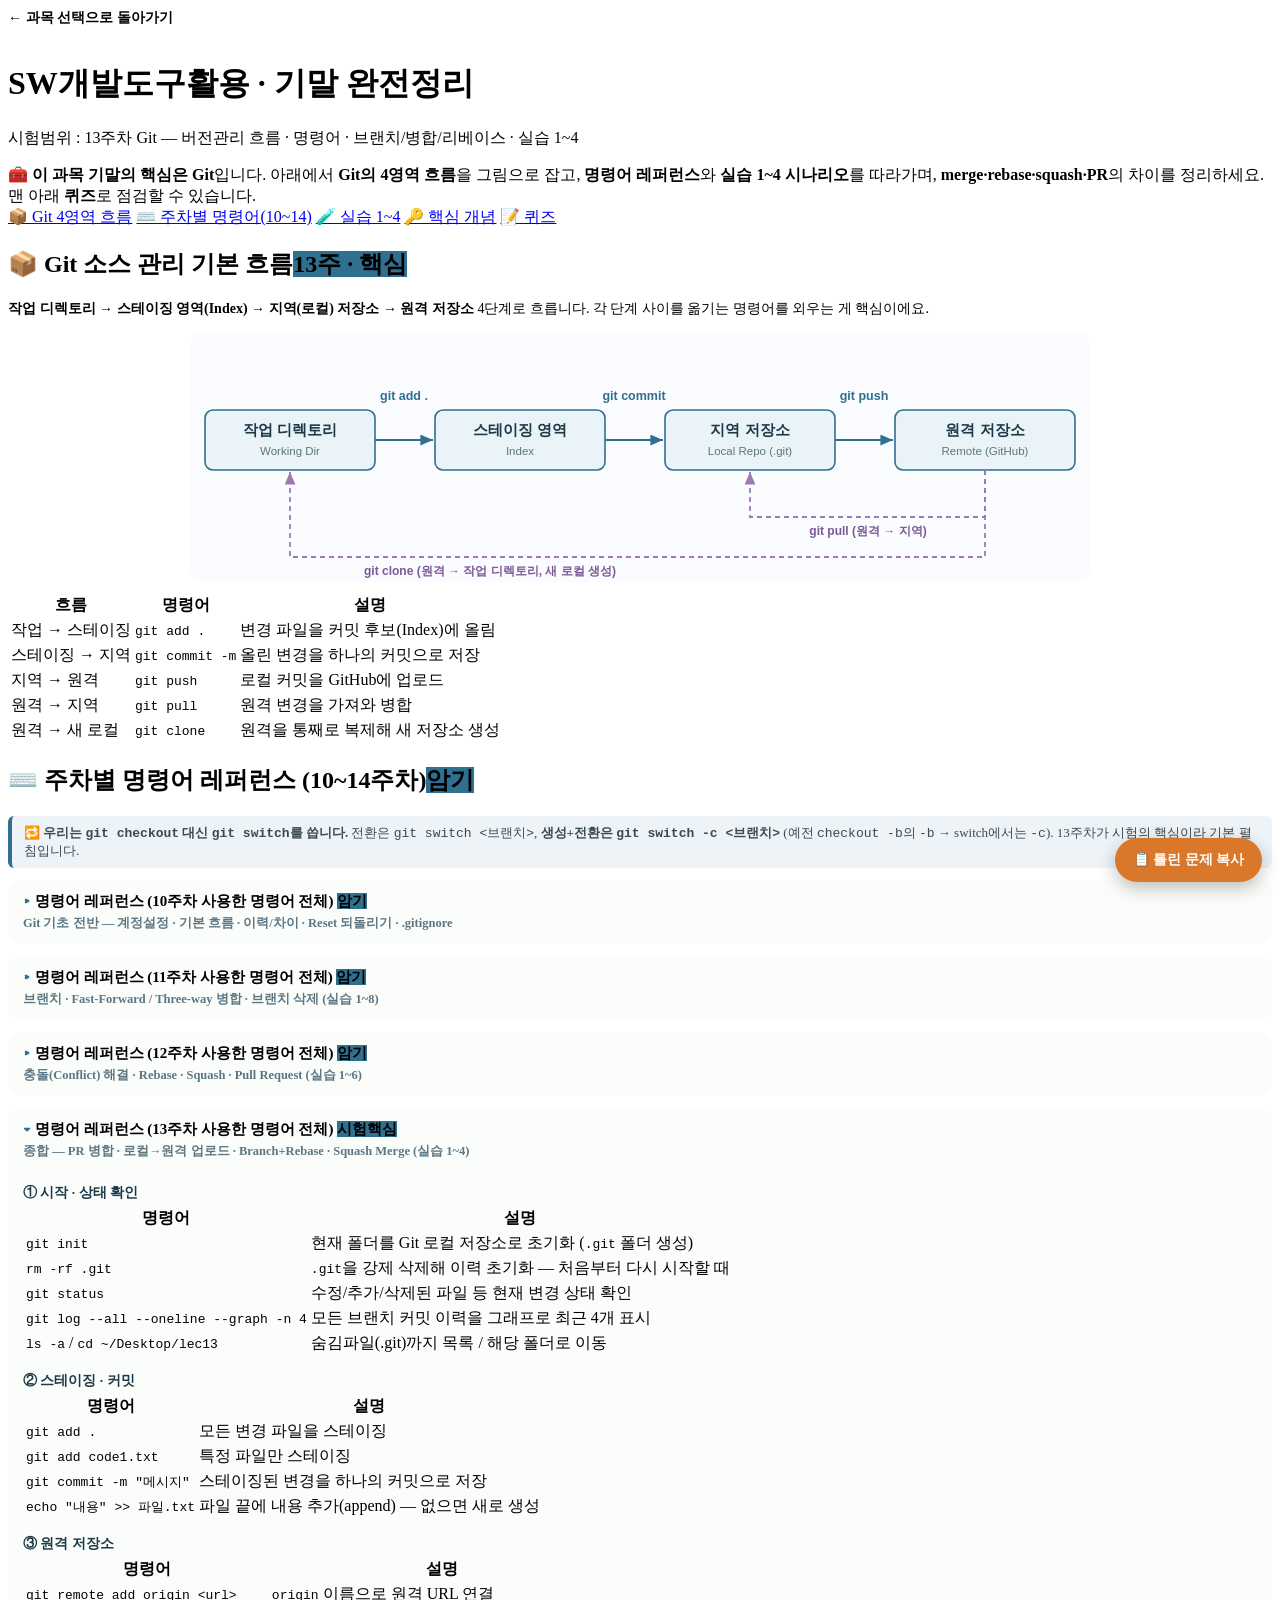
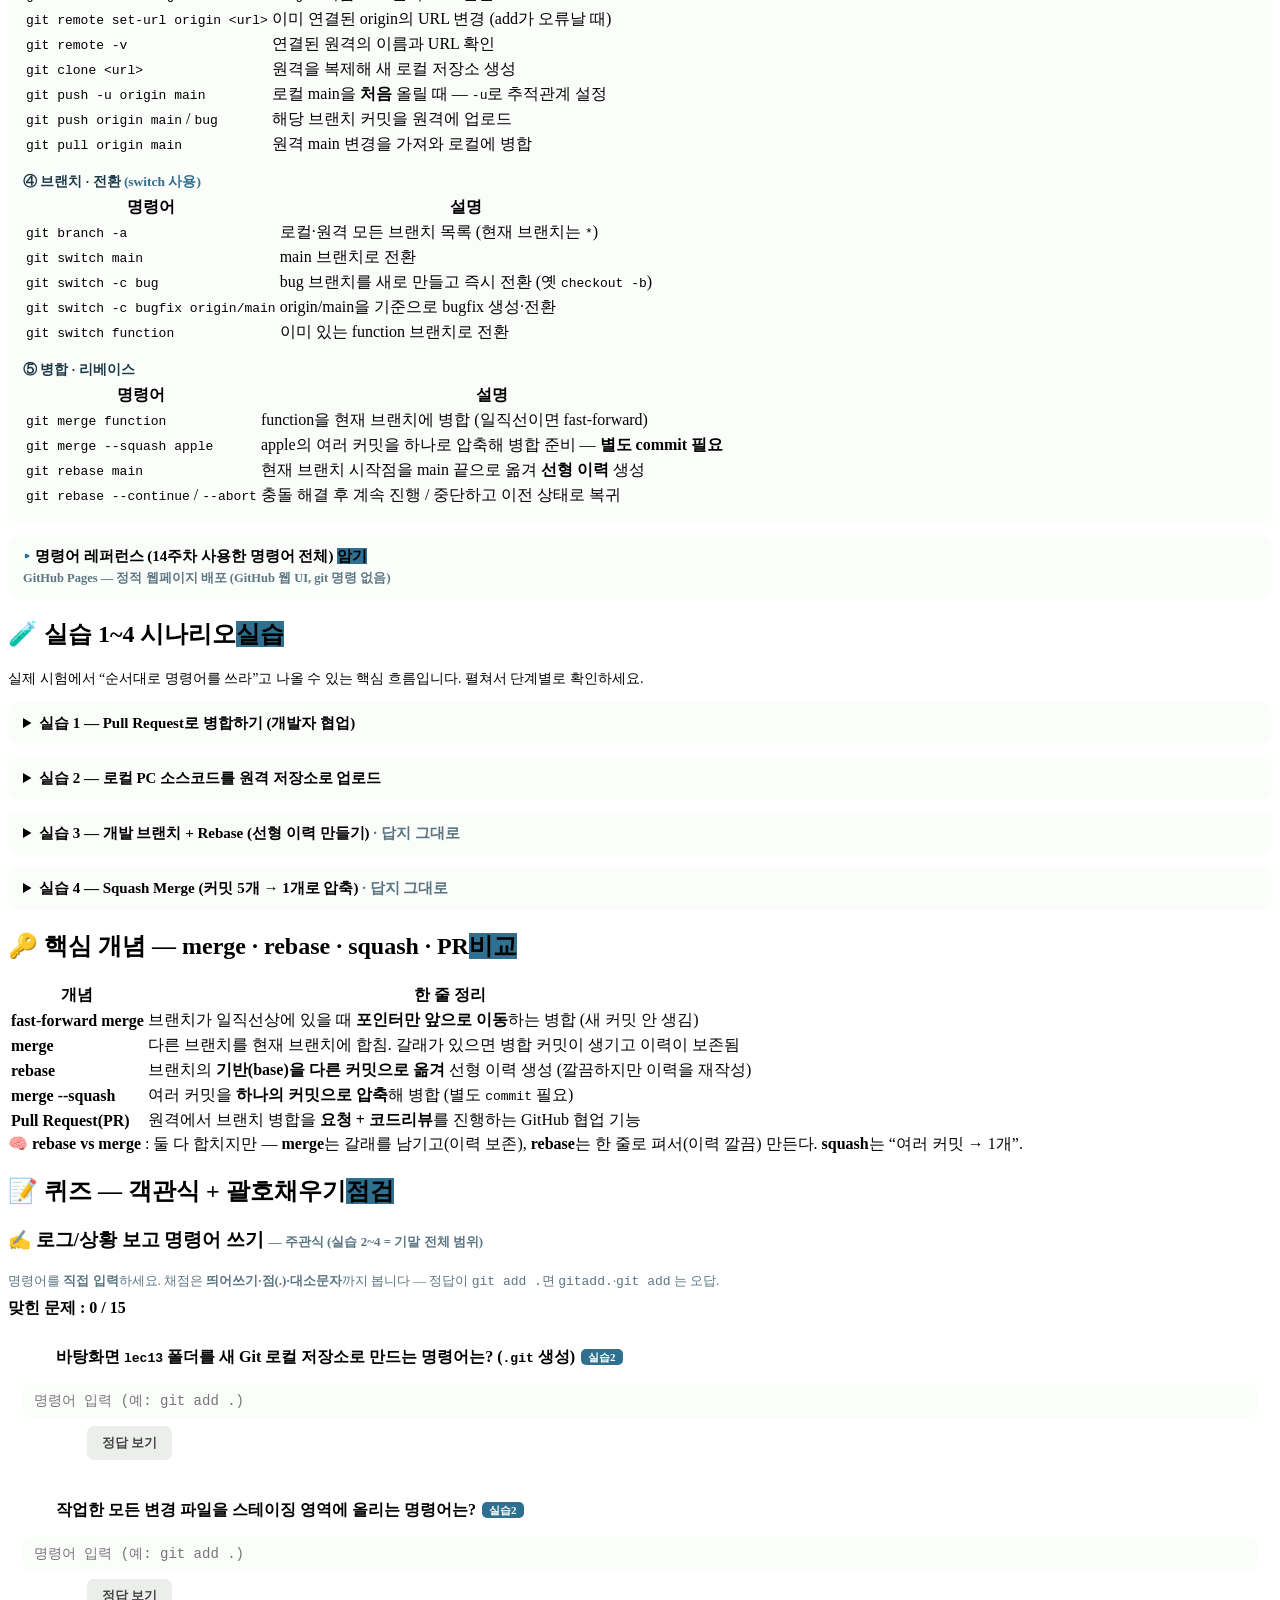
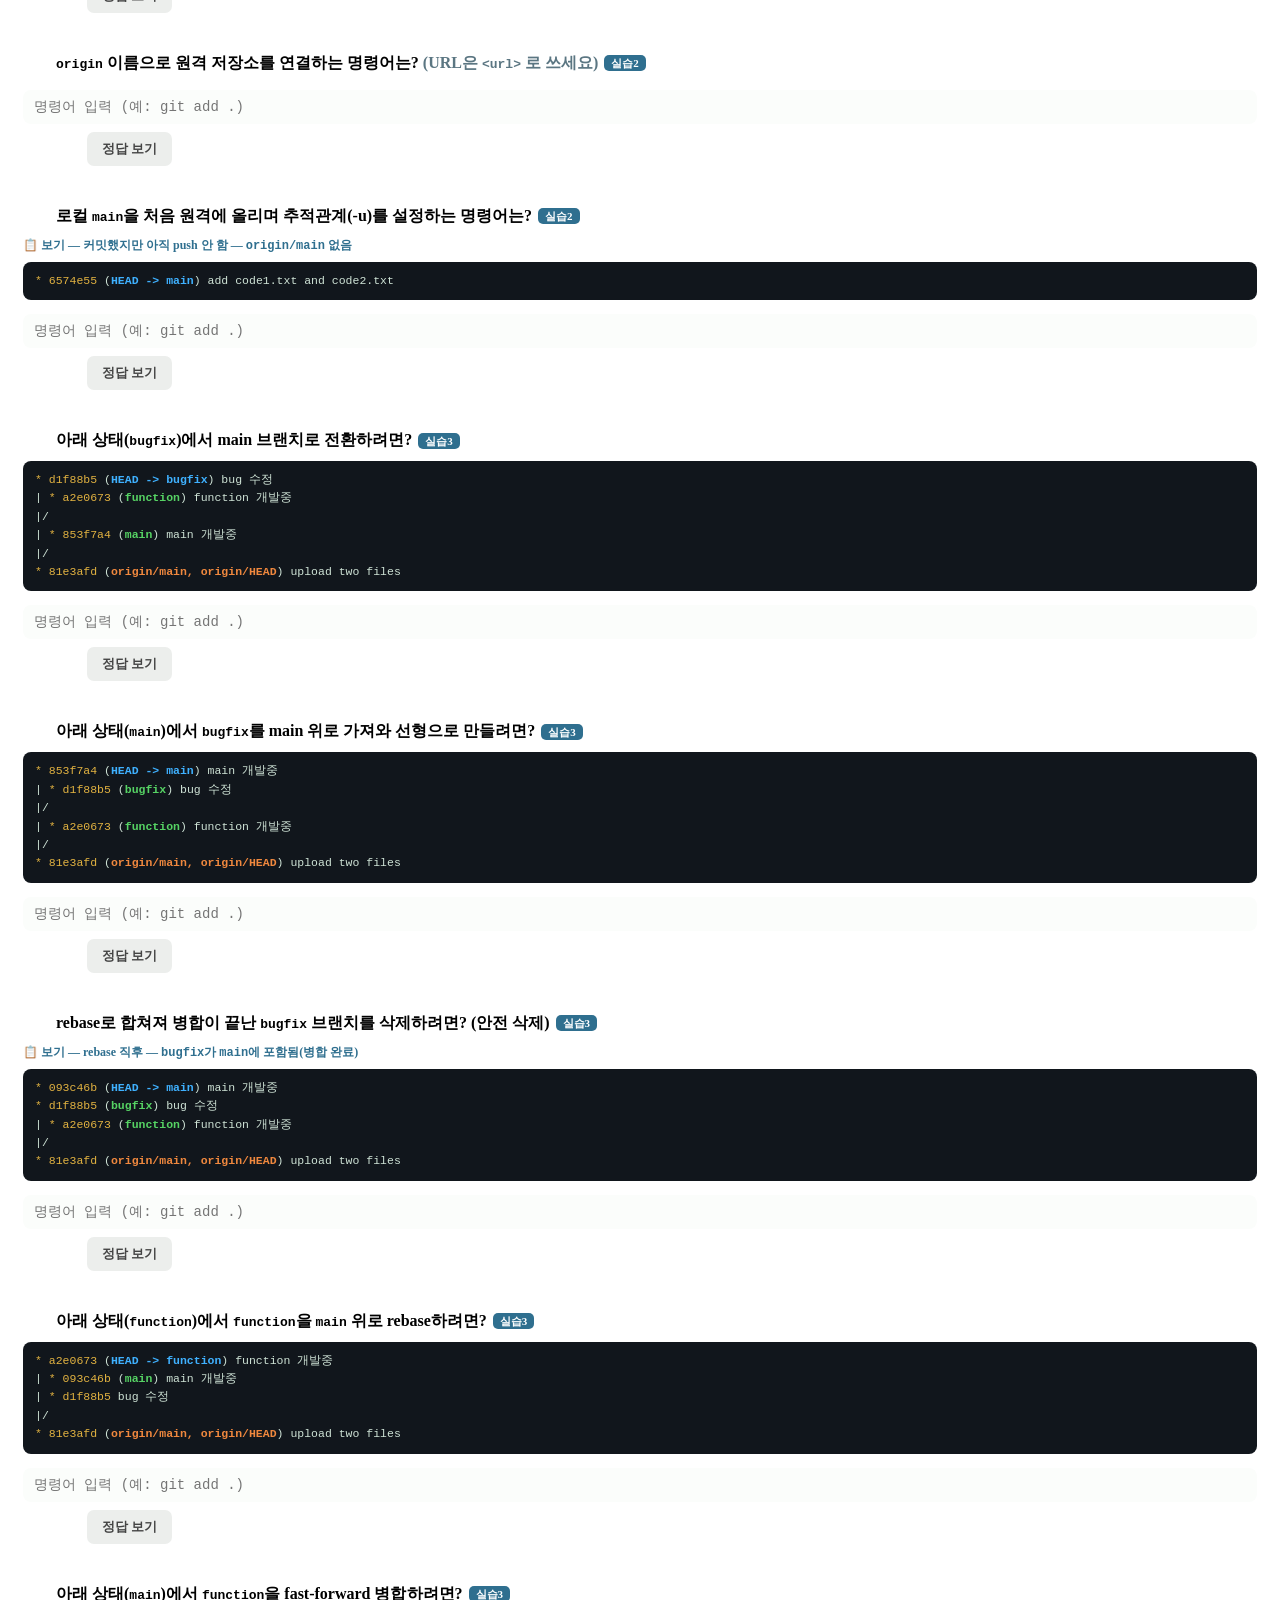
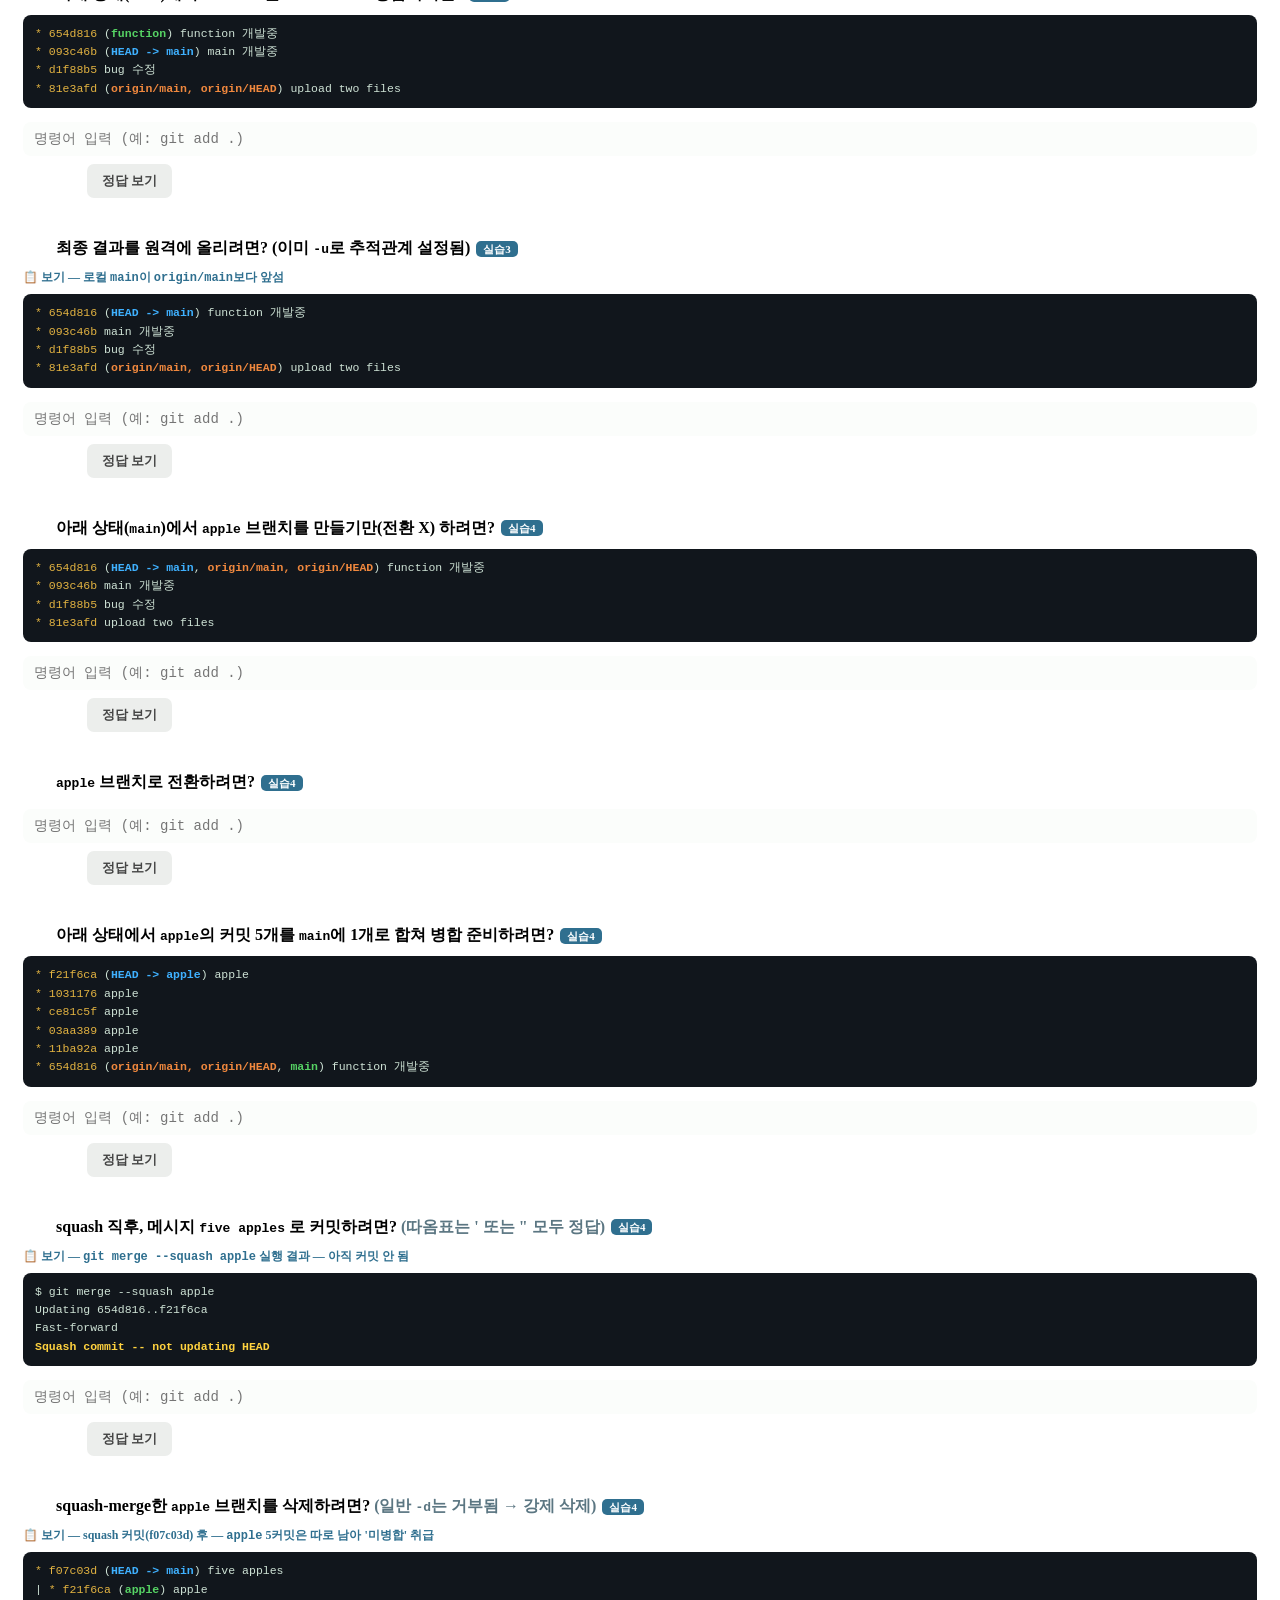
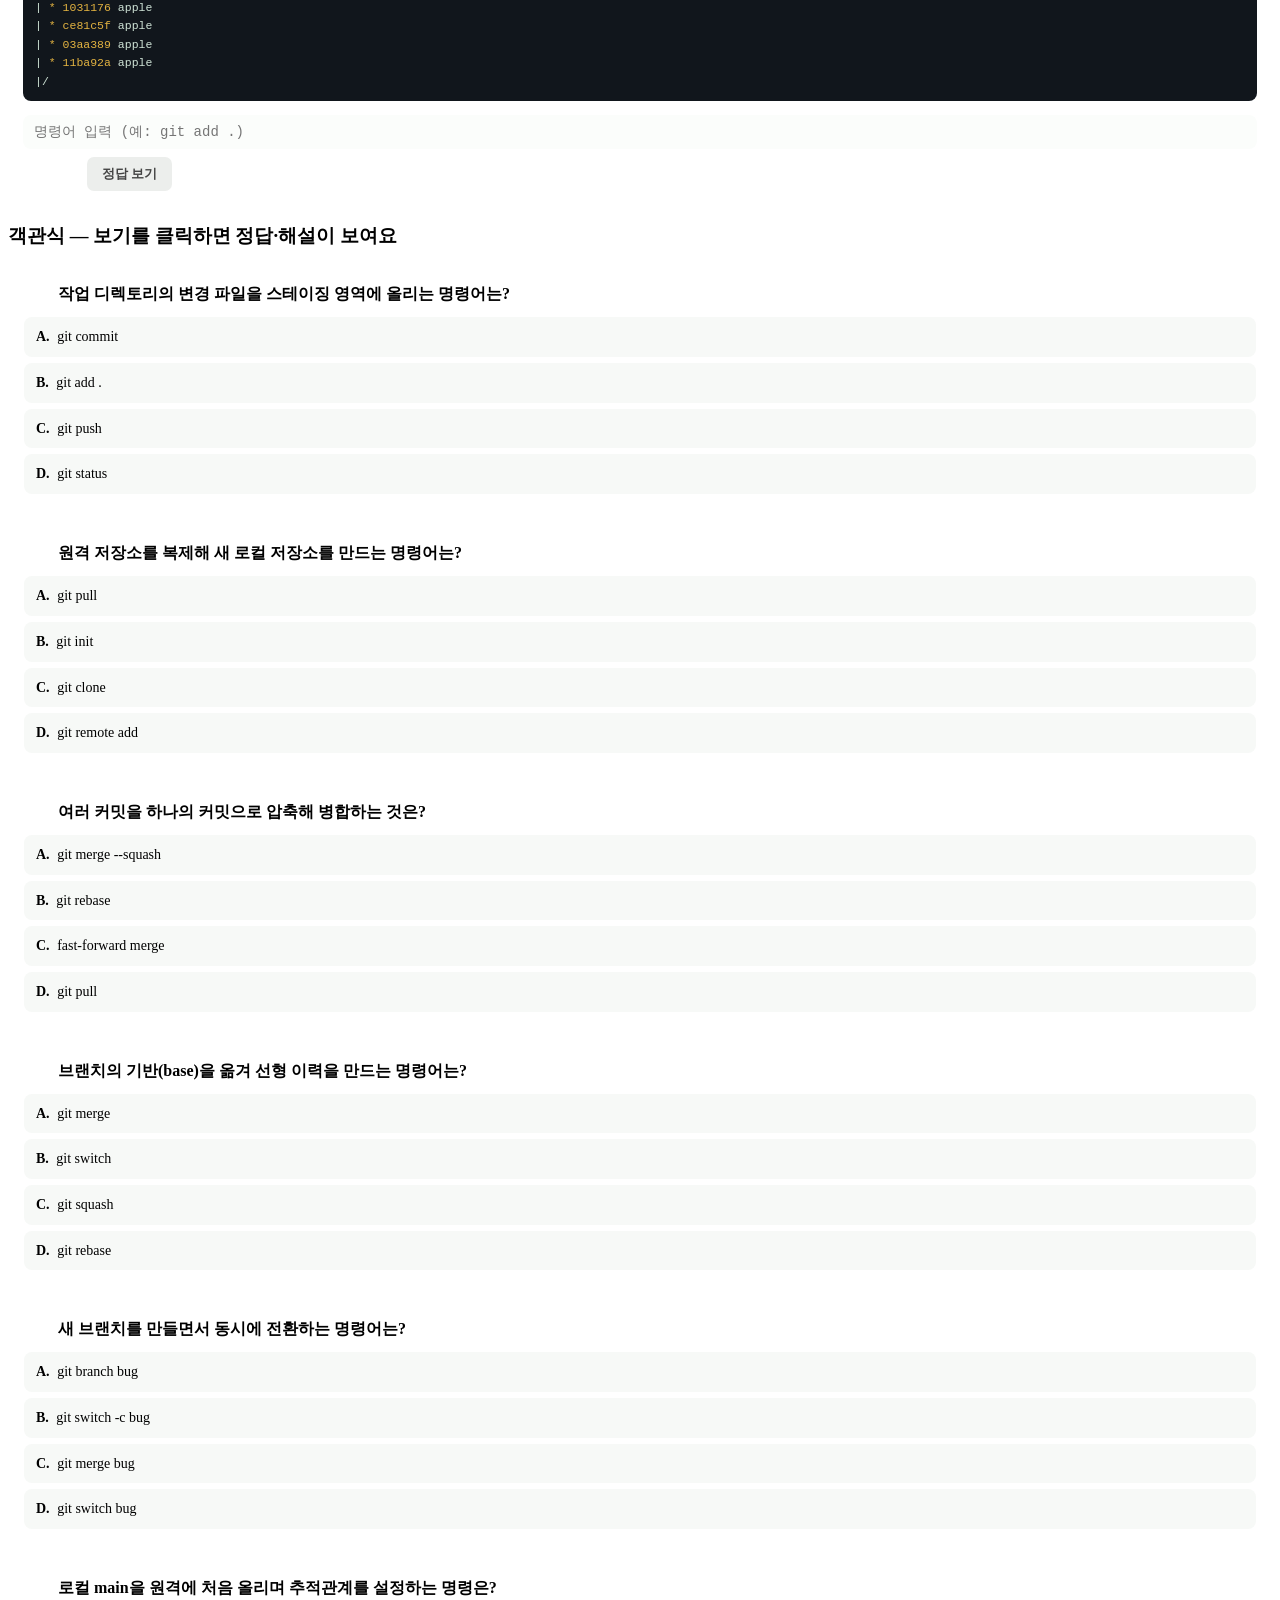
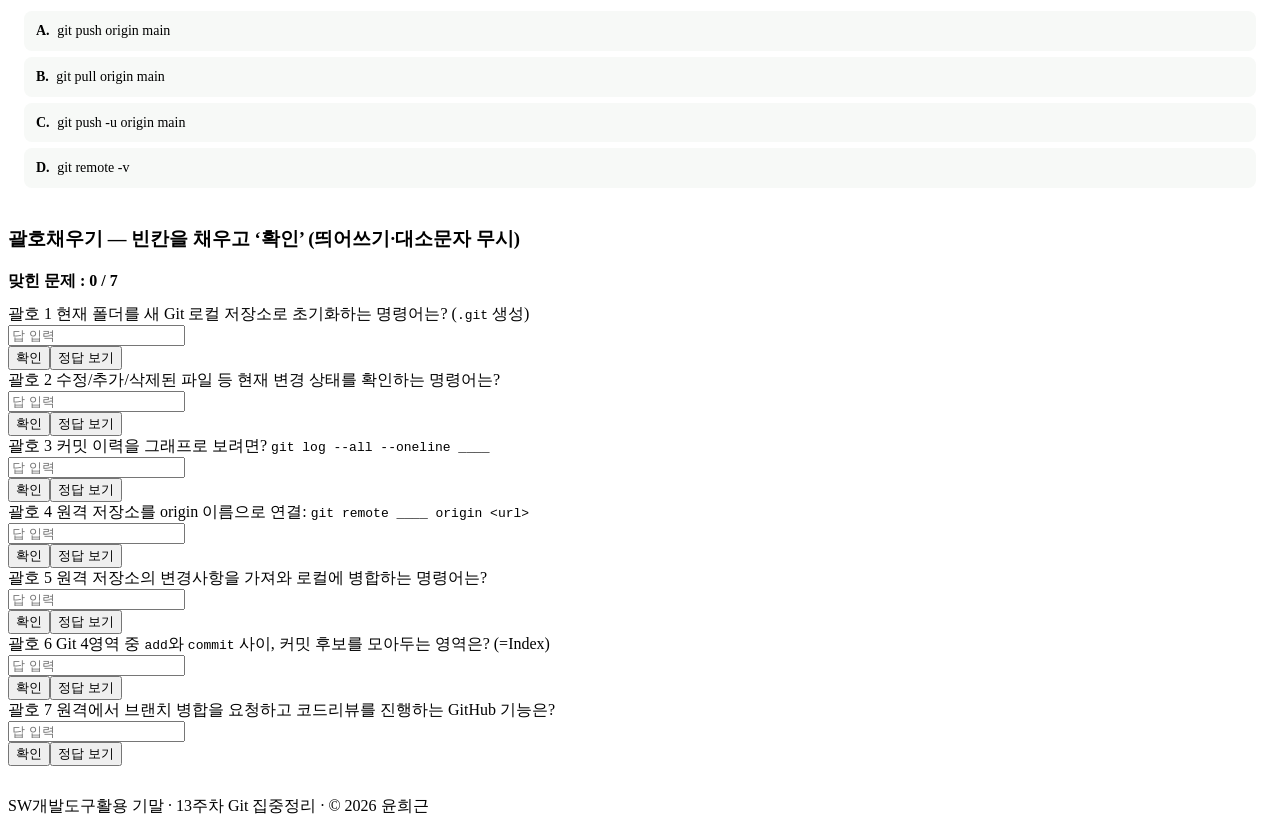
==== commit 0074c892: "SW 주관식: 보기(log) 필요한 문제에만 추가 (실제 시험식) 각 문제가 보기(log)를 필요로 하는지 판단해 5개 추가(총 11/15): - 추가: P4 push -u(아직 " ====
--- a/SW개발도구활용.html
+++ b/SW개발도구활용.html
@@ -110,6 +110,25 @@
         .lqlog .rm { color:#f0883e; font-weight:700; }   /* origin/원격 */
         .lqarrow { font-weight:900; color:#2f6f8f; font-size:20px; text-align:center; line-height:1.2; }
         .lqarrow small { display:block; font-size:10px; color:#5b7682; font-weight:700; }
+
+        /* 주관식 — 로그/상황 보고 명령어 직접 입력 (실습 2~4) */
+        .cmdq { border:1px solid var(--line); border-radius:10px; padding:13px 15px; margin:11px 0; background:#fff; }
+        .cmdq-q { font-weight:700; margin:0 0 8px; line-height:1.6; }
+        .cmdq-no { display:inline-block; min-width:26px; height:24px; line-height:24px; text-align:center; background:var(--main); color:#fff; border-radius:6px; font-size:13px; margin-right:7px; }
+        .cmdq .tag { font-size:11px; font-weight:800; color:#fff; background:#2f6f8f; border-radius:5px; padding:2px 7px; margin-left:6px; vertical-align:middle; }
+        .cmdq .lqlog { margin:8px 0; }
+        .cmdq input { width:100%; box-sizing:border-box; font-family:Consolas,"D2Coding",monospace; font-size:14px; padding:9px 11px; border:1.5px solid var(--line); border-radius:8px; margin:6px 0 0; background:#fbfdfb; }
+        .cmdq input:focus { outline:none; border-color:var(--main); background:#fff; }
+        .cmdq input.ok { border-color:#2d6a4f; background:#eef6f0; }
+        .cmdq input.no { border-color:#d9534f; background:#fdf0f0; }
+        .cmdq-btns { display:flex; gap:8px; margin-top:8px; }
+        .cmdq-btn { border:none; border-radius:7px; padding:8px 15px; font-size:13px; font-weight:800; cursor:pointer; font-family:inherit; }
+        .cmdq-btn.check { background:var(--main); color:#fff; }
+        .cmdq-btn.show { background:#eceeec; color:#444; }
+        .cmdq-fb { display:none; margin-top:9px; font-size:13.5px; line-height:1.55; }
+        .cmdq-fb.ok { color:#176c3a; } .cmdq-fb.no { color:#a32f2b; }
+        .cmdq-fb code { background:#11161c; color:#dff5e6; border-radius:5px; padding:2px 7px; font-family:Consolas,"D2Coding",monospace; }
+        #cmdq-score { font-weight:800; color:var(--main); margin:4px 0 12px; }
     </style>
 </head>
 
@@ -572,301 +591,158 @@
 <section class="card" id="quiz">
   <h2>📝 퀴즈 — 객관식 + 괄호채우기<span class="week chap">점검</span></h2>
 
-  <h3>🔀 로그 변화 → 명령어 맞히기 <span style="font-weight:600;font-size:13px;color:#5b7682;">— [보기1] 상태에서 [보기2]로 만들려면 무슨 명령어를?</span></h3>
-  <p style="font-size:13px;color:#5b7682;margin:2px 0 10px;">보기를 클릭하면 정답·해설이 보여요. (해시·브랜치 라벨의 변화를 단서로!)</p>
-
-  <div class="mcq logq" data-correct="B">
-    <p class="mcq-q"><span class="mcq-no">1</span>아래 <b>[보기1]</b>에서 <b>[보기2]</b>로 만들려면? <span style="font-weight:500;color:#5b7682;">(HEAD가 main→feature로 이동, feature 새로 생김)</span></p>
-    <div class="lqpair">
-      <div class="lqcol"><div class="lqlabel">보기1 (현재)</div>
-        <pre class="lqlog"><span class="h">* a1b2c3d</span> (<span class="hd">HEAD -&gt; main</span>, <span class="rm">origin/main</span>) 첫 커밋</pre></div>
-      <div class="lqarrow">➜<small>명령어?</small></div>
-      <div class="lqcol"><div class="lqlabel b2">보기2 (목표)</div>
-        <pre class="lqlog"><span class="h">* a1b2c3d</span> (<span class="hd">HEAD -&gt; feature</span>, <span class="br">main</span>, <span class="rm">origin/main</span>) 첫 커밋</pre></div>
-    </div>
-    <button class="opt" data-opt="A"><b>A.</b> git branch feature</button>
-    <button class="opt" data-opt="B"><b>B.</b> git switch -c feature</button>
-    <button class="opt" data-opt="C"><b>C.</b> git switch feature</button>
-    <button class="opt" data-opt="D"><b>D.</b> git merge feature</button>
-    <div class="mcq-exp"><b>정답 B</b> — 새 브랜치 <b>생성+전환</b>은 <code>git switch -c feature</code>. <code>git branch feature</code>는 만들기만 하고 HEAD는 main에 남아(보기2처럼 <code>HEAD-&gt;feature</code>가 안 됨), <code>git switch feature</code>는 없는 브랜치라 오류.</div>
-  </div>
-
-  <div class="mcq logq" data-correct="A">
-    <p class="mcq-q"><span class="mcq-no">2</span>아래 <b>[보기1]</b>에서 <b>[보기2]</b>로 만들려면? <span style="font-weight:500;color:#5b7682;">(현재 main, feature가 일직선상 앞에 있음)</span></p>
-    <div class="lqpair">
-      <div class="lqcol"><div class="lqlabel">보기1 (현재)</div>
-        <pre class="lqlog"><span class="h">* f3e2d1c</span> (<span class="br">feature</span>) 기능 완성
-<span class="h">* a1b2c3d</span> (<span class="hd">HEAD -&gt; main</span>) 시작</pre></div>
-      <div class="lqarrow">➜<small>명령어?</small></div>
-      <div class="lqcol"><div class="lqlabel b2">보기2 (목표)</div>
-        <pre class="lqlog"><span class="h">* f3e2d1c</span> (<span class="hd">HEAD -&gt; main</span>, <span class="br">feature</span>) 기능 완성
-<span class="h">* a1b2c3d</span> 시작</pre></div>
-    </div>
-    <button class="opt" data-opt="A"><b>A.</b> git merge feature</button>
-    <button class="opt" data-opt="B"><b>B.</b> git rebase feature</button>
-    <button class="opt" data-opt="C"><b>C.</b> git switch feature</button>
-    <button class="opt" data-opt="D"><b>D.</b> git branch -d feature</button>
-    <div class="mcq-exp"><b>정답 A</b> — 일직선이라 main 포인터만 feature까지 앞으로 이동 = <b>Fast-Forward 병합</b>. 새 병합 커밋 없이 main이 feature 커밋을 가리킴.</div>
-  </div>
-
-  <div class="mcq logq" data-correct="A">
-    <p class="mcq-q"><span class="mcq-no">3</span>아래 <b>[보기1]</b>에서 <b>[보기2]</b>로 만들려면? <span style="font-weight:500;color:#5b7682;">(현재 main, test와 갈라짐 → 병합 커밋 생성)</span></p>
-    <div class="lqpair">
-      <div class="lqcol"><div class="lqlabel">보기1 (현재)</div>
-        <pre class="lqlog"><span class="h">* aa11aa1</span> (<span class="hd">HEAD -&gt; main</span>) main 수정
-| <span class="h">* bb22bb2</span> (<span class="br">test</span>) test 수정
+  <h3>✍️ 로그/상황 보고 명령어 쓰기 <span style="font-weight:600;font-size:13px;color:#5b7682;">— 주관식 (실습 2~4 = 기말 전체 범위)</span></h3>
+  <p style="font-size:13px;color:#5b7682;margin:2px 0 8px;">명령어를 <b>직접 입력</b>하세요. 채점은 <b>띄어쓰기·점(.)·대소문자</b>까지 봅니다 — 정답이 <code>git add .</code>면 <code>gitadd.</code>·<code>git add</code> 는 오답.</p>
+  <div id="cmdq-score"></div>
+  <div class="cmdq" data-answer="git init">
+    <div class="cmdq-q"><span class="cmdq-no">1</span>바탕화면 <code>lec13</code> 폴더를 <b>새 Git 로컬 저장소</b>로 만드는 명령어는? (<code>.git</code> 생성)<span class="tag">실습2</span></div>
+    <input type="text" placeholder="명령어 입력 (예: git add .)" spellcheck="false" autocomplete="off">
+    <div class="cmdq-btns"><button class="cmdq-btn check">확인</button><button class="cmdq-btn show">정답 보기</button></div>
+    <div class="cmdq-fb"></div>
+  </div>
+  <div class="cmdq" data-answer="git add .">
+    <div class="cmdq-q"><span class="cmdq-no">2</span>작업한 <b>모든 변경 파일</b>을 스테이징 영역에 올리는 명령어는?<span class="tag">실습2</span></div>
+    <input type="text" placeholder="명령어 입력 (예: git add .)" spellcheck="false" autocomplete="off">
+    <div class="cmdq-btns"><button class="cmdq-btn check">확인</button><button class="cmdq-btn show">정답 보기</button></div>
+    <div class="cmdq-fb"></div>
+  </div>
+  <div class="cmdq" data-answer="git remote add origin <url>">
+    <div class="cmdq-q"><span class="cmdq-no">3</span><code>origin</code> 이름으로 원격 저장소를 연결하는 명령어는? <span style="color:#5b7682;">(URL은 <code>&lt;url&gt;</code> 로 쓰세요)</span><span class="tag">실습2</span></div>
+    <input type="text" placeholder="명령어 입력 (예: git add .)" spellcheck="false" autocomplete="off">
+    <div class="cmdq-btns"><button class="cmdq-btn check">확인</button><button class="cmdq-btn show">정답 보기</button></div>
+    <div class="cmdq-fb"></div>
+  </div>
+  <div class="cmdq" data-answer="git push -u origin main">
+    <div class="cmdq-q"><span class="cmdq-no">4</span>로컬 <code>main</code>을 <b>처음</b> 원격에 올리며 <b>추적관계(-u)</b>를 설정하는 명령어는?<span class="tag">실습2</span></div>
+    <div class="lqlabel" style="margin:6px 0 3px;">📋 보기 — 커밋했지만 아직 push 안 함 — <code>origin/main</code> 없음</div>
+    <pre class="lqlog"><span class="h">* 6574e55</span> (<span class="hd">HEAD -&gt; main</span>) add code1.txt and code2.txt</pre>
+    <input type="text" placeholder="명령어 입력 (예: git add .)" spellcheck="false" autocomplete="off">
+    <div class="cmdq-btns"><button class="cmdq-btn check">확인</button><button class="cmdq-btn show">정답 보기</button></div>
+    <div class="cmdq-fb"></div>
+  </div>
+  <div class="cmdq" data-answer="git switch main">
+    <div class="cmdq-q"><span class="cmdq-no">5</span>아래 상태(<code>bugfix</code>)에서 <b>main 브랜치로 전환</b>하려면?<span class="tag">실습3</span></div>
+    <pre class="lqlog"><span class="h">* d1f88b5</span> (<span class="hd">HEAD -&gt; bugfix</span>) bug 수정
+| <span class="h">* a2e0673</span> (<span class="br">function</span>) function 개발중
 |/
-<span class="h">* cc00cc0</span> 공통 조상</pre></div>
-      <div class="lqarrow">➜<small>명령어?</small></div>
-      <div class="lqcol"><div class="lqlabel b2">보기2 (목표)</div>
-        <pre class="lqlog">*   <span class="h">mm33mm3</span> (<span class="hd">HEAD -&gt; main</span>) Merge branch 'test'
-|\
-| <span class="h">* bb22bb2</span> (<span class="br">test</span>) test 수정
-* | <span class="h">aa11aa1</span> main 수정
+| <span class="h">* 853f7a4</span> (<span class="br">main</span>) main 개발중
 |/
-<span class="h">* cc00cc0</span> 공통 조상</pre></div>
-    </div>
-    <button class="opt" data-opt="A"><b>A.</b> git merge test</button>
-    <button class="opt" data-opt="B"><b>B.</b> git rebase test</button>
-    <button class="opt" data-opt="C"><b>C.</b> git merge --squash test</button>
-    <button class="opt" data-opt="D"><b>D.</b> git switch test</button>
-    <div class="mcq-exp"><b>정답 A</b> — 양쪽이 갈라진 상태에서 <code>git merge test</code> → <b>병합 커밋(mm33mm3)</b> 생성 = <b>Three-way 병합</b>. (Fast-Forward와 달리 새 커밋이 생기고 갈래가 합쳐짐)</div>
-  </div>
-
-  <div class="mcq logq" data-correct="B">
-    <p class="mcq-q"><span class="mcq-no">4</span>아래 <b>[보기1]</b>에서 <b>[보기2]</b>로 만들려면? <span style="font-weight:500;color:#5b7682;">(갈라진 이력 → 한 줄(선형), 해시도 바뀜)</span></p>
-    <div class="lqpair">
-      <div class="lqcol"><div class="lqlabel">보기1 (현재)</div>
-        <pre class="lqlog"><span class="h">* c1c1c1c</span> (<span class="hd">HEAD -&gt; feature</span>) feature 작업
-| <span class="h">* b2b2b2b</span> (<span class="br">main</span>) main 작업
+<span class="h">* 81e3afd</span> (<span class="rm">origin/main, origin/HEAD</span>) upload two files</pre>
+    <input type="text" placeholder="명령어 입력 (예: git add .)" spellcheck="false" autocomplete="off">
+    <div class="cmdq-btns"><button class="cmdq-btn check">확인</button><button class="cmdq-btn show">정답 보기</button></div>
+    <div class="cmdq-fb"></div>
+  </div>
+  <div class="cmdq" data-answer="git rebase bugfix">
+    <div class="cmdq-q"><span class="cmdq-no">6</span>아래 상태(<code>main</code>)에서 <code>bugfix</code>를 main 위로 가져와 <b>선형</b>으로 만들려면?<span class="tag">실습3</span></div>
+    <pre class="lqlog"><span class="h">* 853f7a4</span> (<span class="hd">HEAD -&gt; main</span>) main 개발중
+| <span class="h">* d1f88b5</span> (<span class="br">bugfix</span>) bug 수정
 |/
-<span class="h">* a0a0a0a</span> 공통 조상</pre></div>
-      <div class="lqarrow">➜<small>명령어?</small></div>
-      <div class="lqcol"><div class="lqlabel b2">보기2 (목표)</div>
-        <pre class="lqlog"><span class="h">* d3d3d3d</span> (<span class="hd">HEAD -&gt; feature</span>) feature 작업
-<span class="h">* b2b2b2b</span> (<span class="br">main</span>) main 작업
-<span class="h">* a0a0a0a</span> 공통 조상</pre></div>
-    </div>
-    <button class="opt" data-opt="A"><b>A.</b> git merge main</button>
-    <button class="opt" data-opt="B"><b>B.</b> git rebase main</button>
-    <button class="opt" data-opt="C"><b>C.</b> git merge --squash main</button>
-    <button class="opt" data-opt="D"><b>D.</b> git switch main</button>
-    <div class="mcq-exp"><b>정답 B</b> — 갈래를 main 끝으로 옮겨 <b>한 줄(선형)</b>로 = <code>git rebase main</code>. feature 커밋 해시가 <code>c1c1c1c→d3d3d3d</code>로 <b>바뀐 것</b>도 rebase(이력 재작성) 단서. merge였다면 갈래+병합커밋이 남음.</div>
-  </div>
-
-  <div class="mcq logq" data-correct="C">
-    <p class="mcq-q"><span class="mcq-no">5</span>아래 <b>[보기1]</b>에서 <b>[보기2]</b>로 만들려면? <span style="font-weight:500;color:#5b7682;">(apple 커밋 5개 → main에 1개로 압축)</span></p>
-    <div class="lqpair">
-      <div class="lqcol"><div class="lqlabel">보기1 (현재)</div>
-        <pre class="lqlog"><span class="h">* 5a5a5a5</span> (<span class="br">apple</span>) apple5
-<span class="h">* 4b4b4b4</span> apple4
-<span class="h">* 3c3c3c3</span> apple3
-<span class="h">* 2d2d2d2</span> apple2
-<span class="h">* 1e1e1e1</span> apple1
-<span class="h">* 0f0f0f0</span> (<span class="hd">HEAD -&gt; main</span>) base</pre></div>
-      <div class="lqarrow">➜<small>명령어?</small></div>
-      <div class="lqcol"><div class="lqlabel b2">보기2 (목표)</div>
-        <pre class="lqlog"><span class="h">* 9a0b1c2</span> (<span class="hd">HEAD -&gt; main</span>) five apples
-| <span class="h">* 5a5a5a5</span> (<span class="br">apple</span>) apple5
-| <span class="h">* 4b4b4b4</span> apple4
-| <span class="h">* 3c3c3c3</span> apple3
-| <span class="h">* 2d2d2d2</span> apple2
-| <span class="h">* 1e1e1e1</span> apple1
+| <span class="h">* a2e0673</span> (<span class="br">function</span>) function 개발중
 |/
-<span class="h">* 0f0f0f0</span> base</pre></div>
-    </div>
-    <button class="opt" data-opt="A"><b>A.</b> git merge apple</button>
-    <button class="opt" data-opt="B"><b>B.</b> git rebase apple</button>
-    <button class="opt" data-opt="C"><b>C.</b> git merge --squash apple → git commit -m "five apples"</button>
-    <button class="opt" data-opt="D"><b>D.</b> git branch -d apple</button>
-    <div class="mcq-exp"><b>정답 C</b> — apple의 커밋 5개가 main에 <b>"five apples" 1개로 압축</b> = <code>git merge --squash</code>. squash는 자동 커밋이 안 되므로 <b>별도 <code>git commit</code>이 꼭 필요</b>. (apple 브랜치 5개는 옆 갈래로 그대로 남음)</div>
-  </div>
-
-  <div class="mcq logq" data-correct="B">
-    <p class="mcq-q"><span class="mcq-no">6</span>아래 <b>[보기1]</b>에서 <b>[보기2]</b>로 만들려면? <span style="font-weight:500;color:#5b7682;">(로컬 main이 origin/main보다 앞섬)</span></p>
-    <div class="lqpair">
-      <div class="lqcol"><div class="lqlabel">보기1 (현재)</div>
-        <pre class="lqlog"><span class="h">* 7a7a7a7</span> (<span class="hd">HEAD -&gt; main</span>) 새 작업
-<span class="h">* 6b6b6b6</span> (<span class="rm">origin/main</span>) 이전 작업</pre></div>
-      <div class="lqarrow">➜<small>명령어?</small></div>
-      <div class="lqcol"><div class="lqlabel b2">보기2 (목표)</div>
-        <pre class="lqlog"><span class="h">* 7a7a7a7</span> (<span class="hd">HEAD -&gt; main</span>, <span class="rm">origin/main</span>) 새 작업
-<span class="h">* 6b6b6b6</span> 이전 작업</pre></div>
-    </div>
-    <button class="opt" data-opt="A"><b>A.</b> git pull origin main</button>
-    <button class="opt" data-opt="B"><b>B.</b> git push origin main</button>
-    <button class="opt" data-opt="C"><b>C.</b> git commit -m "새 작업"</button>
-    <button class="opt" data-opt="D"><b>D.</b> git merge origin/main</button>
-    <div class="mcq-exp"><b>정답 B</b> — <code>origin/main</code>이 로컬 main까지 따라옴 = 로컬 커밋을 원격에 <b>업로드 push</b>. <code>git pull</code>은 반대 방향(원격→로컬).</div>
-  </div>
-
-  <div class="mcq logq" data-correct="A">
-    <p class="mcq-q"><span class="mcq-no">7</span>아래 <b>[보기1]</b>에서 <b>[보기2]</b>로 만들려면? <span style="font-weight:500;color:#5b7682;">(feature 라벨이 사라짐)</span></p>
-    <div class="lqpair">
-      <div class="lqcol"><div class="lqlabel">보기1 (현재)</div>
-        <pre class="lqlog"><span class="h">* e1e1e1e</span> (<span class="hd">HEAD -&gt; main</span>, <span class="br">feature</span>) 병합 완료
-<span class="h">* d0d0d0d</span> 시작</pre></div>
-      <div class="lqarrow">➜<small>명령어?</small></div>
-      <div class="lqcol"><div class="lqlabel b2">보기2 (목표)</div>
-        <pre class="lqlog"><span class="h">* e1e1e1e</span> (<span class="hd">HEAD -&gt; main</span>) 병합 완료
-<span class="h">* d0d0d0d</span> 시작</pre></div>
-    </div>
-    <button class="opt" data-opt="A"><b>A.</b> git branch -d feature</button>
-    <button class="opt" data-opt="B"><b>B.</b> git switch -c feature</button>
-    <button class="opt" data-opt="C"><b>C.</b> git merge feature</button>
-    <button class="opt" data-opt="D"><b>D.</b> git push origin feature</button>
-    <div class="mcq-exp"><b>정답 A</b> — <code>feature</code> 라벨이 사라짐 = 병합이 끝난 브랜치 삭제 <code>git branch -d feature</code>. (병합 안 된 브랜치를 강제 삭제할 땐 <code>-D</code>)</div>
-  </div>
-
-  <div class="mcq logq" data-correct="A">
-    <p class="mcq-q"><span class="mcq-no">8</span>아래 <b>[보기1]</b>에서 <b>[보기2]</b>로 만들려면? <span style="font-weight:500;color:#5b7682;">(HEAD 위에 새 커밋 1개가 쌓임)</span></p>
-    <div class="lqpair">
-      <div class="lqcol"><div class="lqlabel">보기1 (현재)</div>
-        <pre class="lqlog"><span class="h">* a1b2c3d</span> (<span class="hd">HEAD -&gt; feature</span>) 작업 시작</pre></div>
-      <div class="lqarrow">➜<small>명령어?</small></div>
-      <div class="lqcol"><div class="lqlabel b2">보기2 (목표)</div>
-        <pre class="lqlog"><span class="h">* e4f5g6h</span> (<span class="hd">HEAD -&gt; feature</span>) 기능 구현
-<span class="h">* a1b2c3d</span> 작업 시작</pre></div>
-    </div>
-    <button class="opt" data-opt="A"><b>A.</b> git add . → git commit -m "기능 구현"</button>
-    <button class="opt" data-opt="B"><b>B.</b> git push origin feature</button>
-    <button class="opt" data-opt="C"><b>C.</b> git switch -c 기능구현</button>
-    <button class="opt" data-opt="D"><b>D.</b> git merge feature</button>
-    <div class="mcq-exp"><b>정답 A</b> — 변경을 <code>git add .</code>로 올리고 <code>git commit</code>하면 HEAD 위에 <b>새 커밋 1개</b>가 생김. push는 원격 업로드, merge는 병합.</div>
-  </div>
-
-  <div class="mcq logq" data-correct="B">
-    <p class="mcq-q"><span class="mcq-no">9</span>아래 <b>[보기1]</b>에서 <b>[보기2]</b>로 만들려면? <span style="font-weight:500;color:#5b7682;">(커밋 개수는 1개 그대로, 메시지·해시만 바뀜)</span></p>
-    <div class="lqpair">
-      <div class="lqcol"><div class="lqlabel">보기1 (현재)</div>
-        <pre class="lqlog"><span class="h">* a1b2c3d</span> (<span class="hd">HEAD -&gt; main</span>) wip</pre></div>
-      <div class="lqarrow">➜<small>명령어?</small></div>
-      <div class="lqcol"><div class="lqlabel b2">보기2 (목표)</div>
-        <pre class="lqlog"><span class="h">* 9f8e7d6</span> (<span class="hd">HEAD -&gt; main</span>) 로그인 기능 완성</pre></div>
-    </div>
-    <button class="opt" data-opt="A"><b>A.</b> git commit -m "로그인 기능 완성"</button>
-    <button class="opt" data-opt="B"><b>B.</b> git commit --amend -m "로그인 기능 완성"</button>
-    <button class="opt" data-opt="C"><b>C.</b> git reset --hard HEAD^</button>
-    <button class="opt" data-opt="D"><b>D.</b> git rebase main</button>
-    <div class="mcq-exp"><b>정답 B</b> — <b>마지막 커밋 메시지만 수정</b> = <code>git commit --amend</code>. 일반 <code>commit</code>이면 커밋이 하나 더 생겨 2개가 됨(해시도 바뀐 건 amend가 커밋을 다시 쓰기 때문).</div>
-  </div>
-
-  <div class="mcq logq" data-correct="C">
-    <p class="mcq-q"><span class="mcq-no">10</span>아래 <b>[보기1]</b>에서 <b>[보기2]</b>로 만들려면? <span style="font-weight:500;color:#5b7682;">(원격 origin/main이 앞서 있고, 로컬 main이 따라옴)</span></p>
-    <div class="lqpair">
-      <div class="lqcol"><div class="lqlabel">보기1 (현재)</div>
-        <pre class="lqlog"><span class="h">* 8c8c8c8</span> (<span class="rm">origin/main</span>) 원격에서 추가된 작업
-<span class="h">* 6b6b6b6</span> (<span class="hd">HEAD -&gt; main</span>) 이전 작업</pre></div>
-      <div class="lqarrow">➜<small>명령어?</small></div>
-      <div class="lqcol"><div class="lqlabel b2">보기2 (목표)</div>
-        <pre class="lqlog"><span class="h">* 8c8c8c8</span> (<span class="hd">HEAD -&gt; main</span>, <span class="rm">origin/main</span>) 원격에서 추가된 작업
-<span class="h">* 6b6b6b6</span> 이전 작업</pre></div>
-    </div>
-    <button class="opt" data-opt="A"><b>A.</b> git push origin main</button>
-    <button class="opt" data-opt="B"><b>B.</b> git switch origin/main</button>
-    <button class="opt" data-opt="C"><b>C.</b> git pull origin main</button>
-    <button class="opt" data-opt="D"><b>D.</b> git commit -m "..."</button>
-    <div class="mcq-exp"><b>정답 C</b> — 원격이 앞서 있고 로컬이 따라옴 = <b>원격→로컬</b>로 가져와 병합 <code>git pull</code>. <code>push</code>는 반대 방향(로컬→원격, 문제 6과 비교).</div>
-  </div>
-
-  <div class="mcq logq" data-correct="B">
-    <p class="mcq-q"><span class="mcq-no">11</span>아래 <b>[보기1]</b>에서 <b>[보기2]</b>로 만들려면? <span style="font-weight:500;color:#5b7682;">(원격 라벨 origin/feature만 사라짐, 로컬 feature는 그대로)</span></p>
-    <div class="lqpair">
-      <div class="lqcol"><div class="lqlabel">보기1 (현재)</div>
-        <pre class="lqlog"><span class="h">* a1a1a1a</span> (<span class="hd">HEAD -&gt; main</span>, <span class="rm">origin/main</span>) main
-| <span class="h">* b2b2b2b</span> (<span class="br">feature</span>, <span class="rm">origin/feature</span>) feature 작업
+<span class="h">* 81e3afd</span> (<span class="rm">origin/main, origin/HEAD</span>) upload two files</pre>
+    <input type="text" placeholder="명령어 입력 (예: git add .)" spellcheck="false" autocomplete="off">
+    <div class="cmdq-btns"><button class="cmdq-btn check">확인</button><button class="cmdq-btn show">정답 보기</button></div>
+    <div class="cmdq-fb"></div>
+  </div>
+  <div class="cmdq" data-answer="git branch -d bugfix">
+    <div class="cmdq-q"><span class="cmdq-no">7</span>rebase로 합쳐져 <b>병합이 끝난 <code>bugfix</code></b> 브랜치를 <b>삭제</b>하려면? (안전 삭제)<span class="tag">실습3</span></div>
+    <div class="lqlabel" style="margin:6px 0 3px;">📋 보기 — rebase 직후 — <code>bugfix</code>가 <code>main</code>에 포함됨(병합 완료)</div>
+    <pre class="lqlog"><span class="h">* 093c46b</span> (<span class="hd">HEAD -&gt; main</span>) main 개발중
+<span class="h">* d1f88b5</span> (<span class="br">bugfix</span>) bug 수정
+| <span class="h">* a2e0673</span> (<span class="br">function</span>) function 개발중
 |/
-<span class="h">* c0c0c0c</span> base</pre></div>
-      <div class="lqarrow">➜<small>명령어?</small></div>
-      <div class="lqcol"><div class="lqlabel b2">보기2 (목표)</div>
-        <pre class="lqlog"><span class="h">* a1a1a1a</span> (<span class="hd">HEAD -&gt; main</span>, <span class="rm">origin/main</span>) main
-| <span class="h">* b2b2b2b</span> (<span class="br">feature</span>) feature 작업
+<span class="h">* 81e3afd</span> (<span class="rm">origin/main, origin/HEAD</span>) upload two files</pre>
+    <input type="text" placeholder="명령어 입력 (예: git add .)" spellcheck="false" autocomplete="off">
+    <div class="cmdq-btns"><button class="cmdq-btn check">확인</button><button class="cmdq-btn show">정답 보기</button></div>
+    <div class="cmdq-fb"></div>
+  </div>
+  <div class="cmdq" data-answer="git rebase main">
+    <div class="cmdq-q"><span class="cmdq-no">8</span>아래 상태(<code>function</code>)에서 <code>function</code>을 <code>main</code> 위로 <b>rebase</b>하려면?<span class="tag">실습3</span></div>
+    <pre class="lqlog"><span class="h">* a2e0673</span> (<span class="hd">HEAD -&gt; function</span>) function 개발중
+| <span class="h">* 093c46b</span> (<span class="br">main</span>) main 개발중
+| <span class="h">* d1f88b5</span> bug 수정
 |/
-<span class="h">* c0c0c0c</span> base</pre></div>
-    </div>
-    <button class="opt" data-opt="A"><b>A.</b> git branch -d feature</button>
-    <button class="opt" data-opt="B"><b>B.</b> git push origin -d feature</button>
-    <button class="opt" data-opt="C"><b>C.</b> git branch -D feature</button>
-    <button class="opt" data-opt="D"><b>D.</b> git switch feature</button>
-    <div class="mcq-exp"><b>정답 B</b> — <code>origin/feature</code>(원격) 라벨만 사라짐 = <b>원격 브랜치 삭제</b> <code>git push origin -d feature</code>(= <code>--delete</code>). <code>branch -d/-D</code>는 <b>로컬</b> 브랜치를 지움(문제 7과 비교).</div>
-  </div>
-
-  <div class="mcq logq" data-correct="D">
-    <p class="mcq-q"><span class="mcq-no">12</span>아래 <b>[보기1]</b>에서 <b>[보기2]</b>로 만들려면? <span style="font-weight:500;color:#5b7682;">(dev 브랜치가 생겼지만 HEAD는 여전히 main)</span></p>
-    <div class="lqpair">
-      <div class="lqcol"><div class="lqlabel">보기1 (현재)</div>
-        <pre class="lqlog"><span class="h">* a1b2c3d</span> (<span class="hd">HEAD -&gt; main</span>, <span class="rm">origin/main</span>) 첫 커밋</pre></div>
-      <div class="lqarrow">➜<small>명령어?</small></div>
-      <div class="lqcol"><div class="lqlabel b2">보기2 (목표)</div>
-        <pre class="lqlog"><span class="h">* a1b2c3d</span> (<span class="hd">HEAD -&gt; main</span>, <span class="br">dev</span>, <span class="rm">origin/main</span>) 첫 커밋</pre></div>
-    </div>
-    <button class="opt" data-opt="A"><b>A.</b> git switch -c dev</button>
-    <button class="opt" data-opt="B"><b>B.</b> git merge dev</button>
-    <button class="opt" data-opt="C"><b>C.</b> git switch dev</button>
-    <button class="opt" data-opt="D"><b>D.</b> git branch dev</button>
-    <div class="mcq-exp"><b>정답 D</b> — 새 브랜치를 <b>만들기만</b>(HEAD는 main 그대로) = <code>git branch dev</code>. <code>switch -c dev</code>였다면 <code>HEAD-&gt;dev</code>로 옮겨감(문제 1과 비교).</div>
-  </div>
-
-  <div class="mcq logq" data-correct="C">
-    <p class="mcq-q"><span class="mcq-no">13</span>아래 <b>[보기1]</b>에서 <b>[보기2]</b>로 만들려면? <span style="font-weight:500;color:#5b7682;">(HEAD가 main에서 '이미 있는' feature로 이동)</span></p>
-    <div class="lqpair">
-      <div class="lqcol"><div class="lqlabel">보기1 (현재)</div>
-        <pre class="lqlog"><span class="h">* b2b2b2b</span> (<span class="br">feature</span>) feature 작업
-<span class="h">* a1a1a1a</span> (<span class="hd">HEAD -&gt; main</span>) main</pre></div>
-      <div class="lqarrow">➜<small>명령어?</small></div>
-      <div class="lqcol"><div class="lqlabel b2">보기2 (목표)</div>
-        <pre class="lqlog"><span class="h">* b2b2b2b</span> (<span class="hd">HEAD -&gt; feature</span>) feature 작업
-<span class="h">* a1a1a1a</span> (<span class="br">main</span>) main</pre></div>
-    </div>
-    <button class="opt" data-opt="A"><b>A.</b> git switch -c feature</button>
-    <button class="opt" data-opt="B"><b>B.</b> git branch feature</button>
-    <button class="opt" data-opt="C"><b>C.</b> git switch feature</button>
-    <button class="opt" data-opt="D"><b>D.</b> git merge feature</button>
-    <div class="mcq-exp"><b>정답 C</b> — 이미 있는 브랜치로 <b>HEAD만 이동</b> = <code>git switch feature</code>. <code>-c</code>는 새로 만들 때(이미 있으면 오류), <code>branch</code>는 만들기만(전환 X).</div>
-  </div>
-
-  <div class="mcq logq" data-correct="B">
-    <p class="mcq-q"><span class="mcq-no">14</span>아래 <b>[보기1]</b>에서 <b>[보기2]</b>로 만들려면? <span style="font-weight:500;color:#5b7682;">(마지막 커밋 C3가 사라지고 HEAD가 C2로 되돌아감)</span></p>
-    <div class="lqpair">
-      <div class="lqcol"><div class="lqlabel">보기1 (현재)</div>
-        <pre class="lqlog"><span class="h">* c3c3c3c</span> (<span class="hd">HEAD -&gt; main</span>) C3 작업
-<span class="h">* b2b2b2b</span> C2 작업
-<span class="h">* a1a1a1a</span> C1 작업</pre></div>
-      <div class="lqarrow">➜<small>명령어?</small></div>
-      <div class="lqcol"><div class="lqlabel b2">보기2 (목표)</div>
-        <pre class="lqlog"><span class="h">* b2b2b2b</span> (<span class="hd">HEAD -&gt; main</span>) C2 작업
-<span class="h">* a1a1a1a</span> C1 작업</pre></div>
-    </div>
-    <button class="opt" data-opt="A"><b>A.</b> git commit --amend</button>
-    <button class="opt" data-opt="B"><b>B.</b> git reset --hard HEAD^</button>
-    <button class="opt" data-opt="C"><b>C.</b> git rebase main</button>
-    <button class="opt" data-opt="D"><b>D.</b> git merge HEAD^</button>
-    <div class="mcq-exp"><b>정답 B</b> — 마지막 커밋을 <b>통째로 되돌리기</b> = <code>git reset</code> (<code>HEAD^</code> = 1개 전). <code>--hard</code>는 작업 내용까지 모두 취소. (<code>--soft/--mixed</code>는 파일·스테이지를 남기지만 로그에서 커밋이 사라지는 건 동일)</div>
-  </div>
-
-  <div class="mcq logq" data-correct="A">
-    <p class="mcq-q"><span class="mcq-no">15</span>아래 <b>[보기1]</b>에서 <b>[보기2]</b>로 만들려면? <span style="font-weight:500;color:#5b7682;">(rebase 도중 충돌 → 코드 수정까지 끝낸 상태)</span></p>
-    <div class="lqpair">
-      <div class="lqcol"><div class="lqlabel">보기1 (현재 · rebase 진행 중)</div>
-        <pre class="lqlog"><span style="color:#e3b341;">(git rebase main 도중 충돌 → 충돌 코드 수정 완료)</span>
-<span class="h">* c1c1c1c</span> (<span class="hd">HEAD</span>) feature 작업
-| <span class="h">* b2b2b2b</span> (<span class="br">main</span>) main 작업
-|/
-<span class="h">* a0a0a0a</span> 공통 조상</pre></div>
-      <div class="lqarrow">➜<small>명령어?</small></div>
-      <div class="lqcol"><div class="lqlabel b2">보기2 (목표 · 선형)</div>
-        <pre class="lqlog"><span class="h">* d3d3d3d</span> (<span class="hd">HEAD -&gt; feature</span>) feature 작업
-<span class="h">* b2b2b2b</span> (<span class="br">main</span>) main 작업
-<span class="h">* a0a0a0a</span> 공통 조상</pre></div>
-    </div>
-    <button class="opt" data-opt="A"><b>A.</b> git add . → git rebase --continue</button>
-    <button class="opt" data-opt="B"><b>B.</b> git rebase --abort</button>
-    <button class="opt" data-opt="C"><b>C.</b> git add . → git commit -m "..."</button>
-    <button class="opt" data-opt="D"><b>D.</b> git merge main</button>
-    <div class="mcq-exp"><b>정답 A</b> — rebase 도중 충돌은 <b>수정 → <code>git add .</code> → <code>git rebase --continue</code></b>로 이어서 진행(<code>commit</code> 아님!). <code>--abort</code>는 rebase 자체를 취소해 원래대로 되돌림.</div>
-  </div>
-
-  <h3>객관식 — 보기를 클릭하면 정답·해설이 보여요</h3>
+<span class="h">* 81e3afd</span> (<span class="rm">origin/main, origin/HEAD</span>) upload two files</pre>
+    <input type="text" placeholder="명령어 입력 (예: git add .)" spellcheck="false" autocomplete="off">
+    <div class="cmdq-btns"><button class="cmdq-btn check">확인</button><button class="cmdq-btn show">정답 보기</button></div>
+    <div class="cmdq-fb"></div>
+  </div>
+  <div class="cmdq" data-answer="git merge function">
+    <div class="cmdq-q"><span class="cmdq-no">9</span>아래 상태(<code>main</code>)에서 <code>function</code>을 <b>fast-forward 병합</b>하려면?<span class="tag">실습3</span></div>
+    <pre class="lqlog"><span class="h">* 654d816</span> (<span class="br">function</span>) function 개발중
+<span class="h">* 093c46b</span> (<span class="hd">HEAD -&gt; main</span>) main 개발중
+<span class="h">* d1f88b5</span> bug 수정
+<span class="h">* 81e3afd</span> (<span class="rm">origin/main, origin/HEAD</span>) upload two files</pre>
+    <input type="text" placeholder="명령어 입력 (예: git add .)" spellcheck="false" autocomplete="off">
+    <div class="cmdq-btns"><button class="cmdq-btn check">확인</button><button class="cmdq-btn show">정답 보기</button></div>
+    <div class="cmdq-fb"></div>
+  </div>
+  <div class="cmdq" data-answer="git push|git push origin main">
+    <div class="cmdq-q"><span class="cmdq-no">10</span>최종 결과를 <b>원격에 올리려면</b>? (이미 <code>-u</code>로 추적관계 설정됨)<span class="tag">실습3</span></div>
+    <div class="lqlabel" style="margin:6px 0 3px;">📋 보기 — 로컬 <code>main</code>이 <code>origin/main</code>보다 앞섬</div>
+    <pre class="lqlog"><span class="h">* 654d816</span> (<span class="hd">HEAD -&gt; main</span>) function 개발중
+<span class="h">* 093c46b</span> main 개발중
+<span class="h">* d1f88b5</span> bug 수정
+<span class="h">* 81e3afd</span> (<span class="rm">origin/main, origin/HEAD</span>) upload two files</pre>
+    <input type="text" placeholder="명령어 입력 (예: git add .)" spellcheck="false" autocomplete="off">
+    <div class="cmdq-btns"><button class="cmdq-btn check">확인</button><button class="cmdq-btn show">정답 보기</button></div>
+    <div class="cmdq-fb"></div>
+  </div>
+  <div class="cmdq" data-answer="git branch apple">
+    <div class="cmdq-q"><span class="cmdq-no">11</span>아래 상태(<code>main</code>)에서 <code>apple</code> 브랜치를 <b>만들기만</b>(전환 X) 하려면?<span class="tag">실습4</span></div>
+    <pre class="lqlog"><span class="h">* 654d816</span> (<span class="hd">HEAD -&gt; main</span>, <span class="rm">origin/main, origin/HEAD</span>) function 개발중
+<span class="h">* 093c46b</span> main 개발중
+<span class="h">* d1f88b5</span> bug 수정
+<span class="h">* 81e3afd</span> upload two files</pre>
+    <input type="text" placeholder="명령어 입력 (예: git add .)" spellcheck="false" autocomplete="off">
+    <div class="cmdq-btns"><button class="cmdq-btn check">확인</button><button class="cmdq-btn show">정답 보기</button></div>
+    <div class="cmdq-fb"></div>
+  </div>
+  <div class="cmdq" data-answer="git switch apple">
+    <div class="cmdq-q"><span class="cmdq-no">12</span><code>apple</code> 브랜치로 <b>전환</b>하려면?<span class="tag">실습4</span></div>
+    <input type="text" placeholder="명령어 입력 (예: git add .)" spellcheck="false" autocomplete="off">
+    <div class="cmdq-btns"><button class="cmdq-btn check">확인</button><button class="cmdq-btn show">정답 보기</button></div>
+    <div class="cmdq-fb"></div>
+  </div>
+  <div class="cmdq" data-answer="git merge --squash apple">
+    <div class="cmdq-q"><span class="cmdq-no">13</span>아래 상태에서 <code>apple</code>의 커밋 5개를 <code>main</code>에 <b>1개로 합쳐 병합 준비</b>하려면?<span class="tag">실습4</span></div>
+    <pre class="lqlog"><span class="h">* f21f6ca</span> (<span class="hd">HEAD -&gt; apple</span>) apple
+<span class="h">* 1031176</span> apple
+<span class="h">* ce81c5f</span> apple
+<span class="h">* 03aa389</span> apple
+<span class="h">* 11ba92a</span> apple
+<span class="h">* 654d816</span> (<span class="rm">origin/main, origin/HEAD</span>, <span class="br">main</span>) function 개발중</pre>
+    <input type="text" placeholder="명령어 입력 (예: git add .)" spellcheck="false" autocomplete="off">
+    <div class="cmdq-btns"><button class="cmdq-btn check">확인</button><button class="cmdq-btn show">정답 보기</button></div>
+    <div class="cmdq-fb"></div>
+  </div>
+  <div class="cmdq" data-answer="git commit -m 'five apples'">
+    <div class="cmdq-q"><span class="cmdq-no">14</span>squash 직후, 메시지 <code>five apples</code> 로 <b>커밋</b>하려면? <span style="color:#5b7682;">(따옴표는 ' 또는 " 모두 정답)</span><span class="tag">실습4</span></div>
+    <div class="lqlabel" style="margin:6px 0 3px;">📋 보기 — <code>git merge --squash apple</code> 실행 결과 — 아직 커밋 안 됨</div>
+    <pre class="lqlog"><span class="o">$ git merge --squash apple
+Updating 654d816..f21f6ca
+Fast-forward</span>
+<span style="color:#ffd23f;font-weight:700;">Squash commit -- not updating HEAD</span></pre>
+    <input type="text" placeholder="명령어 입력 (예: git add .)" spellcheck="false" autocomplete="off">
+    <div class="cmdq-btns"><button class="cmdq-btn check">확인</button><button class="cmdq-btn show">정답 보기</button></div>
+    <div class="cmdq-fb"></div>
+  </div>
+  <div class="cmdq" data-answer="git branch -D apple">
+    <div class="cmdq-q"><span class="cmdq-no">15</span>squash-merge한 <code>apple</code> 브랜치를 삭제하려면? <span style="color:#5b7682;">(일반 <code>-d</code>는 거부됨 → 강제 삭제)</span><span class="tag">실습4</span></div>
+    <div class="lqlabel" style="margin:6px 0 3px;">📋 보기 — squash 커밋(f07c03d) 후 — <code>apple</code> 5커밋은 따로 남아 '미병합' 취급</div>
+    <pre class="lqlog"><span class="h">* f07c03d</span> (<span class="hd">HEAD -&gt; main</span>) five apples
+| <span class="h">* f21f6ca</span> (<span class="br">apple</span>) apple
+| <span class="h">* 1031176</span> apple
+| <span class="h">* ce81c5f</span> apple
+| <span class="h">* 03aa389</span> apple
+| <span class="h">* 11ba92a</span> apple
+|/</pre>
+    <input type="text" placeholder="명령어 입력 (예: git add .)" spellcheck="false" autocomplete="off">
+    <div class="cmdq-btns"><button class="cmdq-btn check">확인</button><button class="cmdq-btn show">정답 보기</button></div>
+    <div class="cmdq-fb"></div>
+  </div>
+
+    <h3>객관식 — 보기를 클릭하면 정답·해설이 보여요</h3>
   <div class="mcq" data-correct="B">
     <p class="mcq-q"><span class="mcq-no">1</span>작업 디렉토리의 변경 파일을 <b>스테이징 영역</b>에 올리는 명령어는?</p>
     <button class="opt" data-opt="A"><b>A.</b> git commit</button>
@@ -1015,6 +891,53 @@
     });
     updateScore();
 </script>
+<!-- 주관식(명령어 직접 입력) 채점 — 띄어쓰기·특수문자 엄격, 대소문자(-D/-d) 구분 -->
+<script>
+    (function () {
+        function cnorm(s) { return (s || "").trim().replace(/\s+/g, " ").replace(/'/g, '"'); }
+        var items = document.querySelectorAll(".cmdq");
+        var total = items.length;
+        window.__examWrong = window.__examWrong || {};
+        function updateScore() {
+            var solved = document.querySelectorAll('.cmdq[data-solved="1"]').length;
+            var el = document.getElementById("cmdq-score");
+            if (el) el.textContent = "맞힌 문제 : " + solved + " / " + total;
+        }
+        items.forEach(function (item, idx) {
+            var answers = (item.dataset.answer || "").split("|");
+            var first = answers[0];
+            var input = item.querySelector("input");
+            var fb = item.querySelector(".cmdq-fb");
+            var qtext = (item.querySelector(".cmdq-q") || {}).textContent || "";
+            function report(wrong) {
+                if (wrong) window.__examWrong["cmdq" + idx] = { no: "", q: qtext.trim(), opts: [], ans: "정답: " + first };
+                else delete window.__examWrong["cmdq" + idx];
+            }
+            function check() {
+                var ok = answers.some(function (a) { return cnorm(a) === cnorm(input.value); });
+                input.classList.remove("ok", "no");
+                fb.style.display = "block";
+                if (ok) {
+                    input.classList.add("ok"); fb.className = "cmdq-fb ok";
+                    fb.innerHTML = "✅ 정답입니다!"; item.dataset.solved = "1"; item.dataset.wrong = ""; report(false);
+                } else {
+                    input.classList.add("no"); fb.className = "cmdq-fb no";
+                    fb.innerHTML = "❌ 다시! <span style=\"color:#5b7682;\">(띄어쓰기·점·대소문자 주의)</span> 정답: <code>" + first + "</code>";
+                    item.dataset.solved = ""; item.dataset.wrong = "1"; report(true);
+                }
+                updateScore();
+            }
+            item.querySelector(".check").addEventListener("click", check);
+            item.querySelector(".show").addEventListener("click", function () {
+                fb.style.display = "block"; fb.className = "cmdq-fb ok";
+                fb.innerHTML = "💡 정답: <code>" + first + "</code>";
+                if (item.dataset.solved !== "1") { item.dataset.wrong = "1"; report(true); }
+            });
+            input.addEventListener("keydown", function (e) { if (e.key === "Enter") check(); });
+        });
+        updateScore();
+    })();
+</script>
 <script src="review.js"></script>
 </body>
 </html>
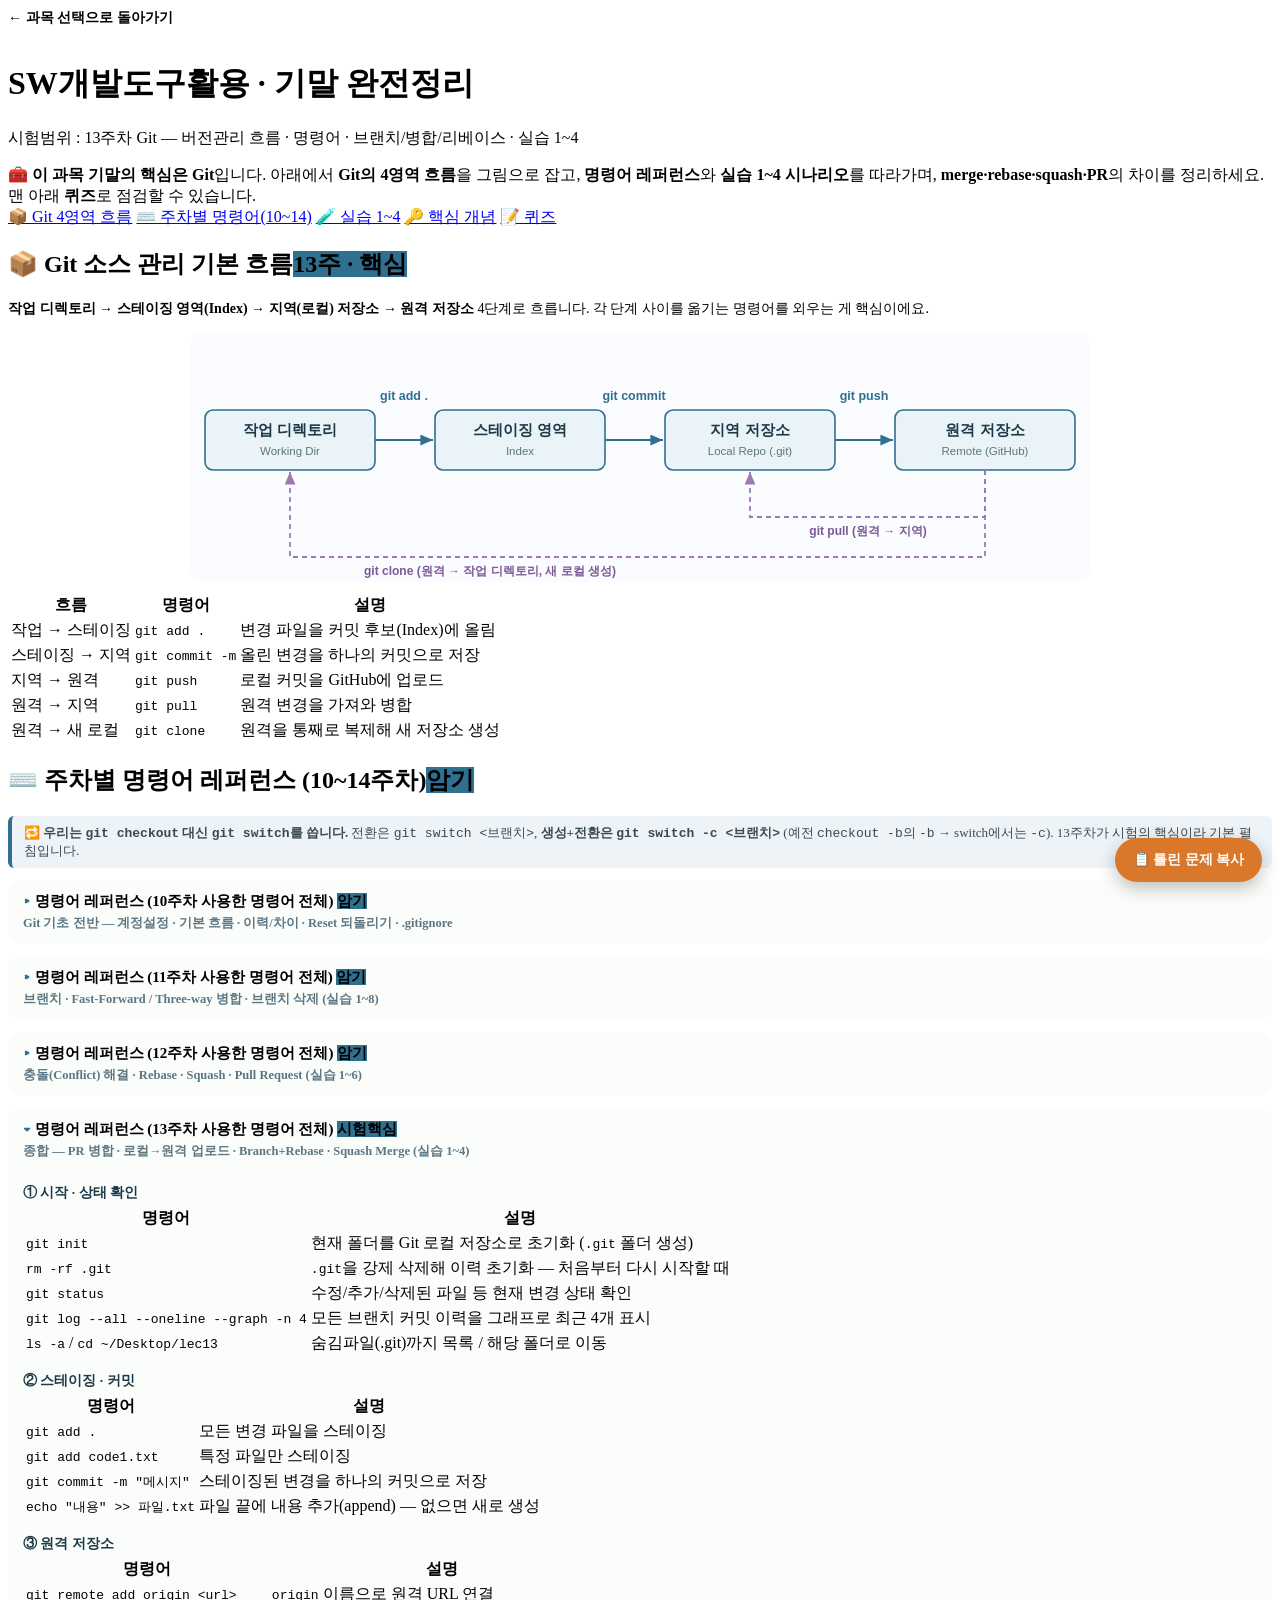
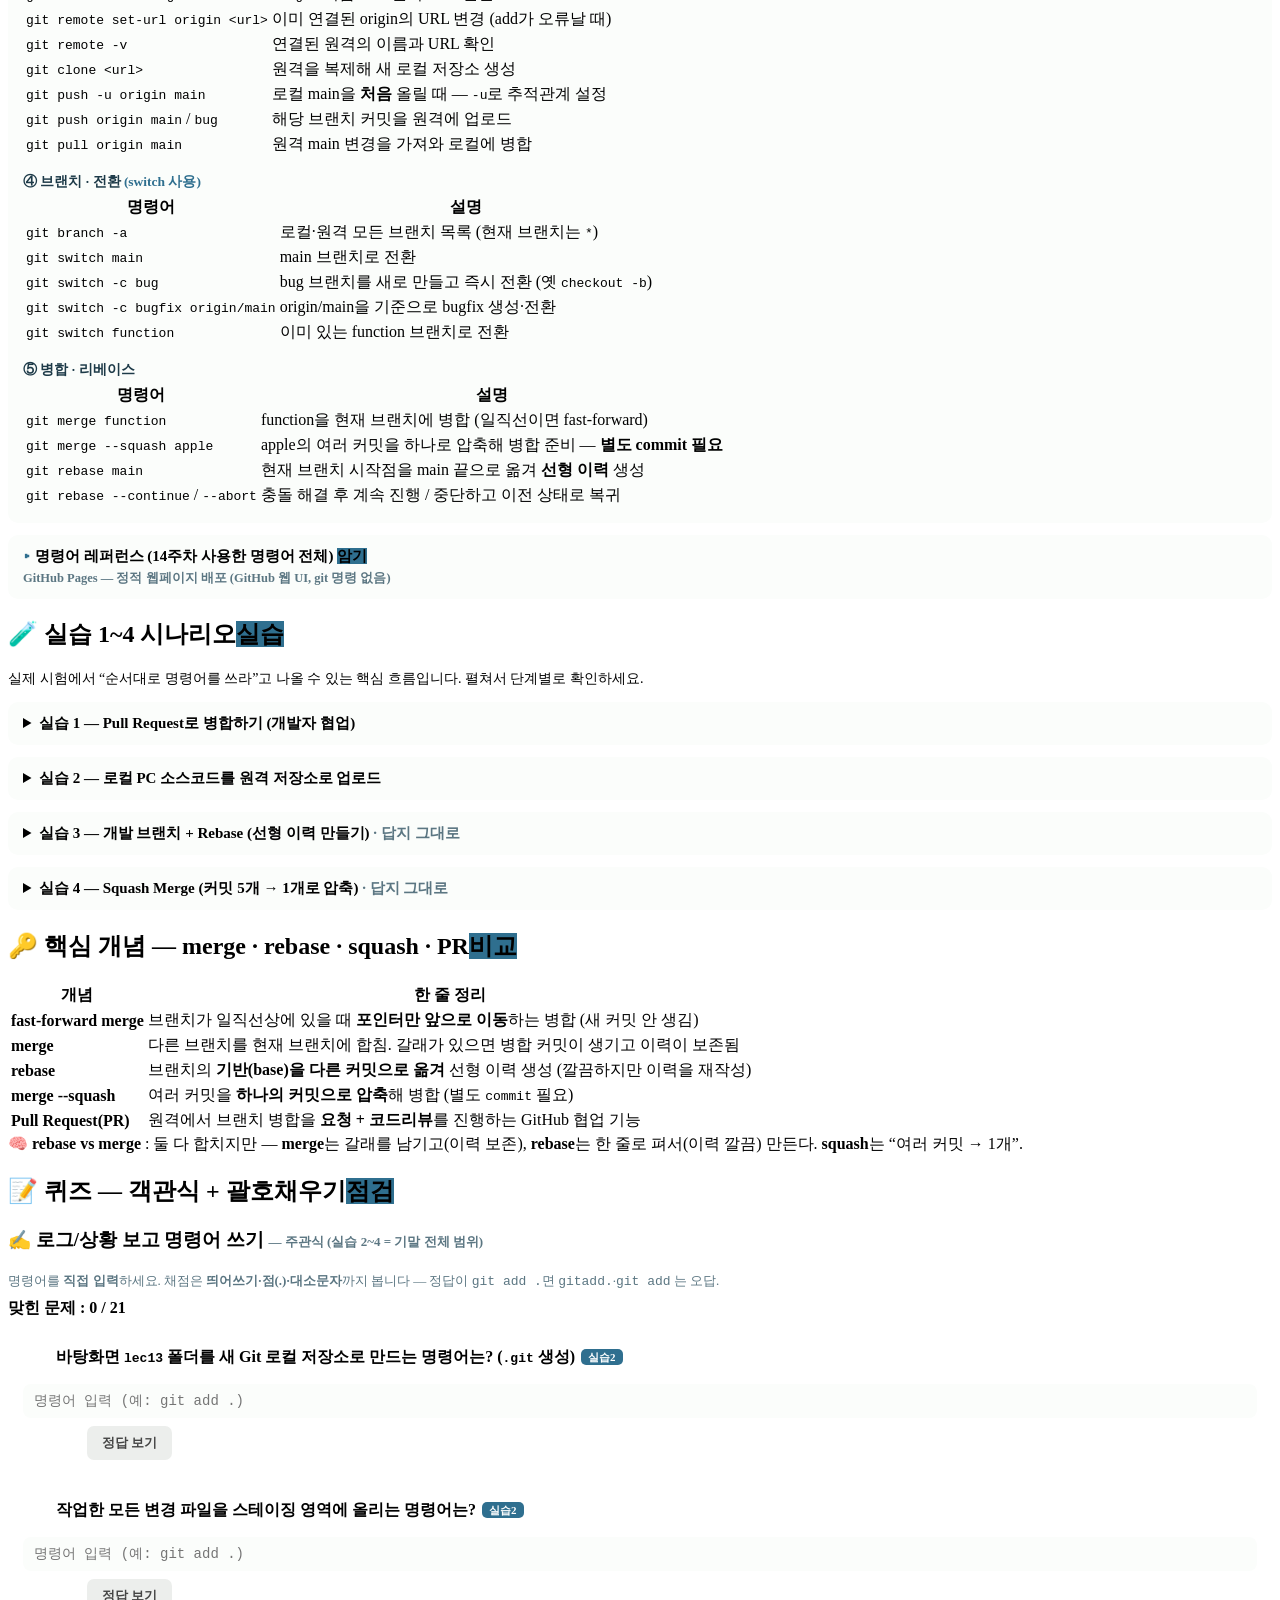
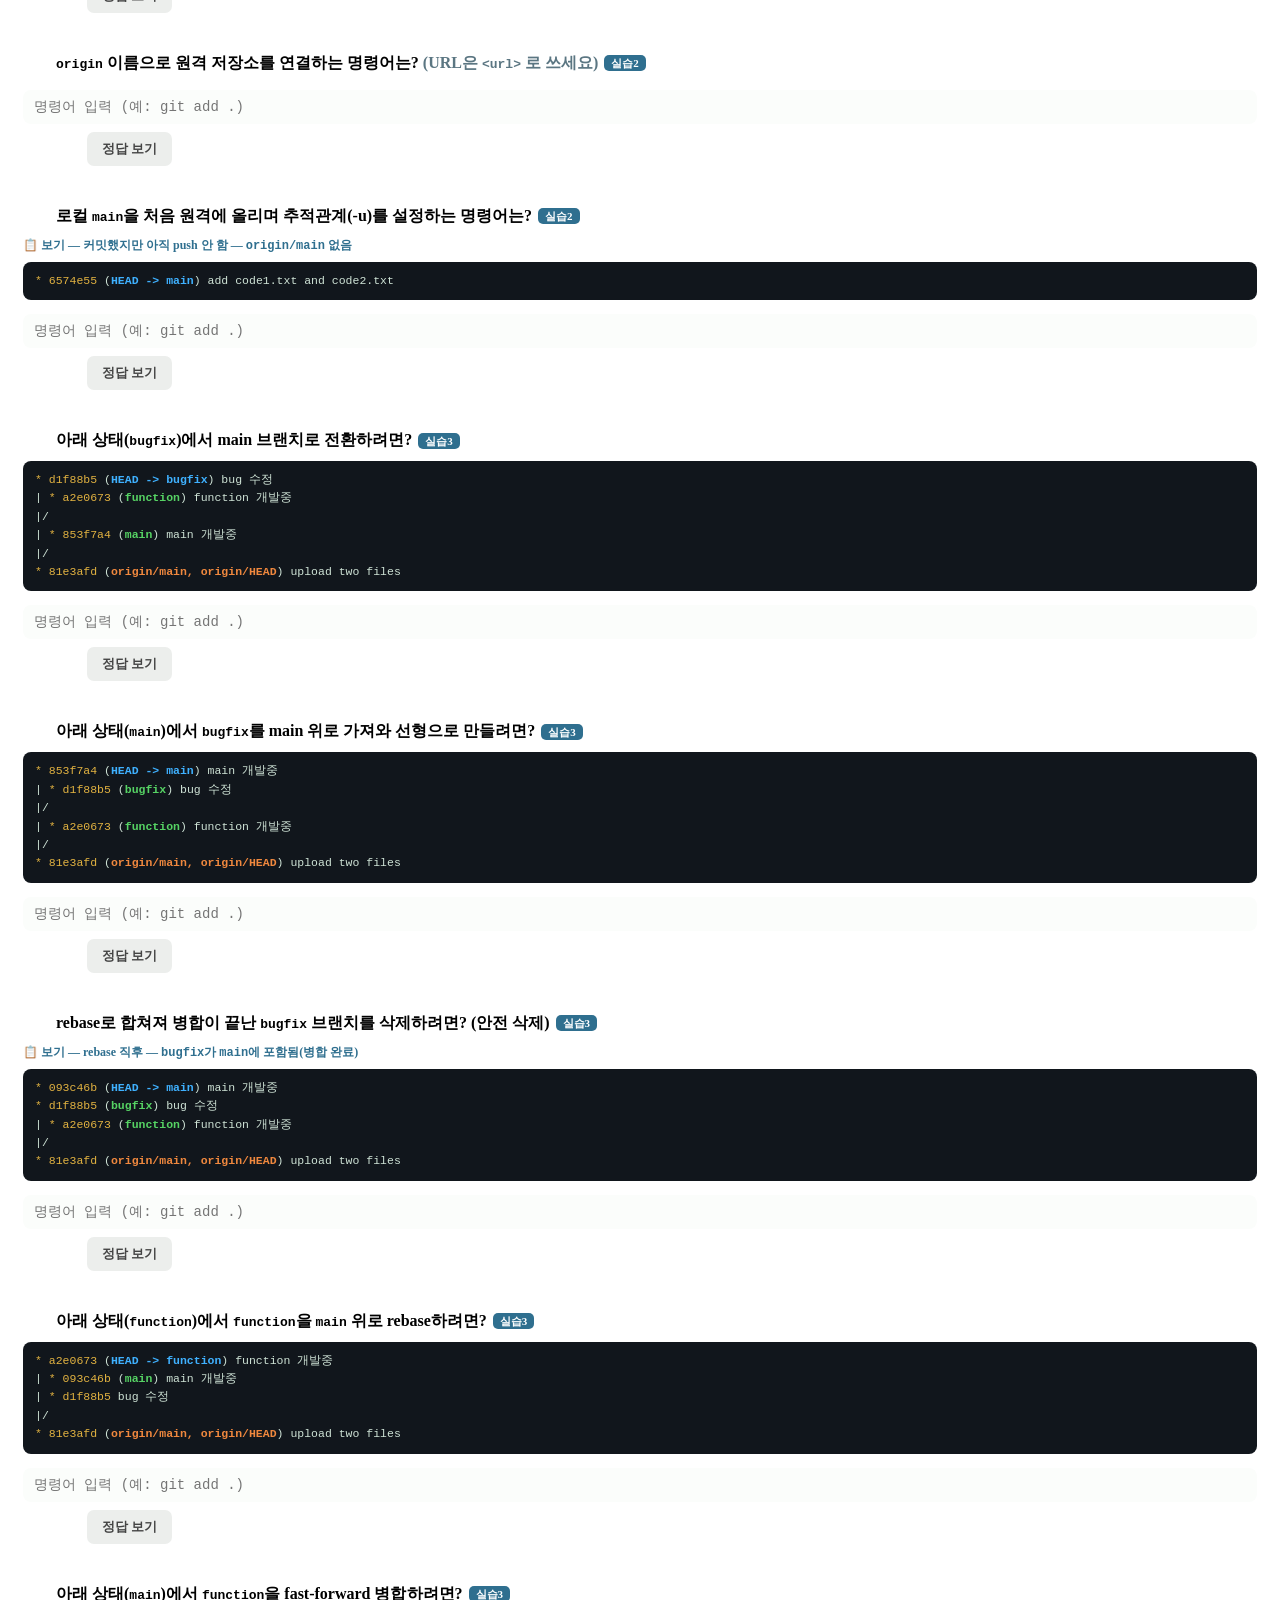
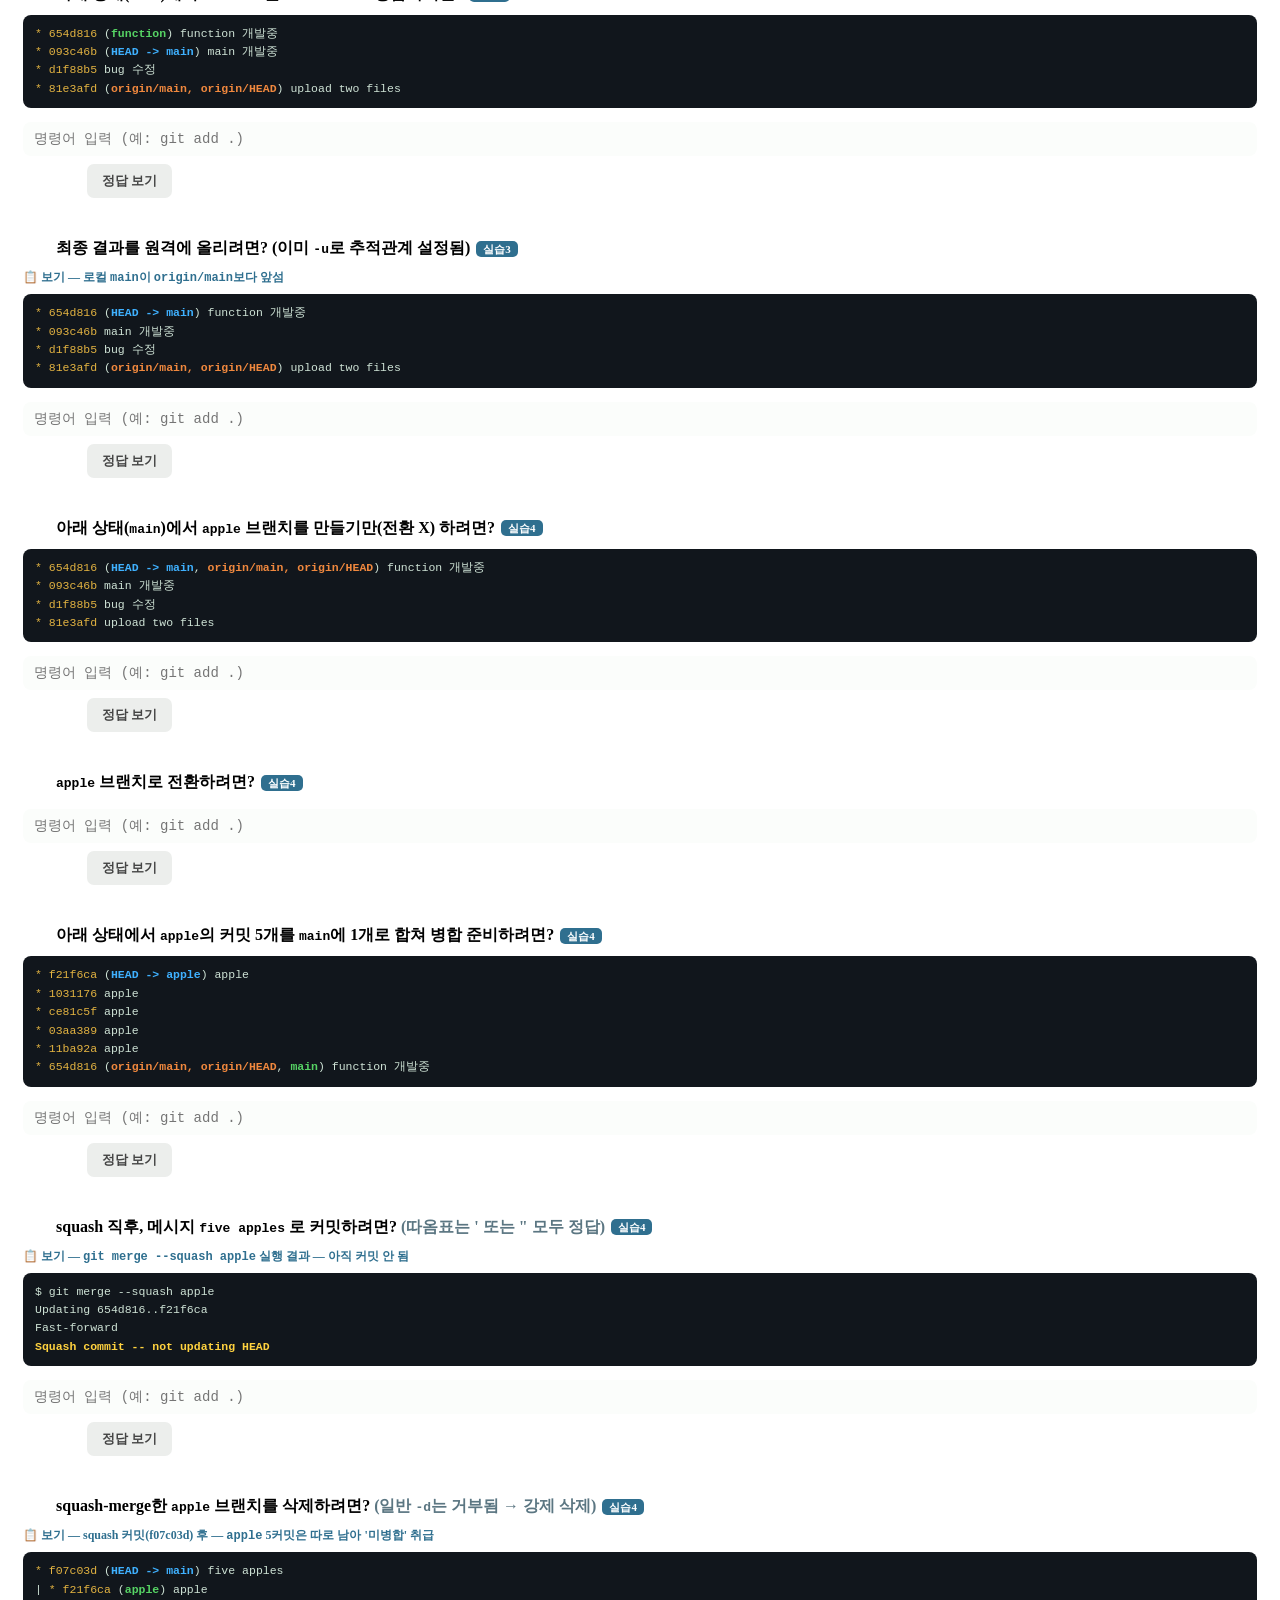
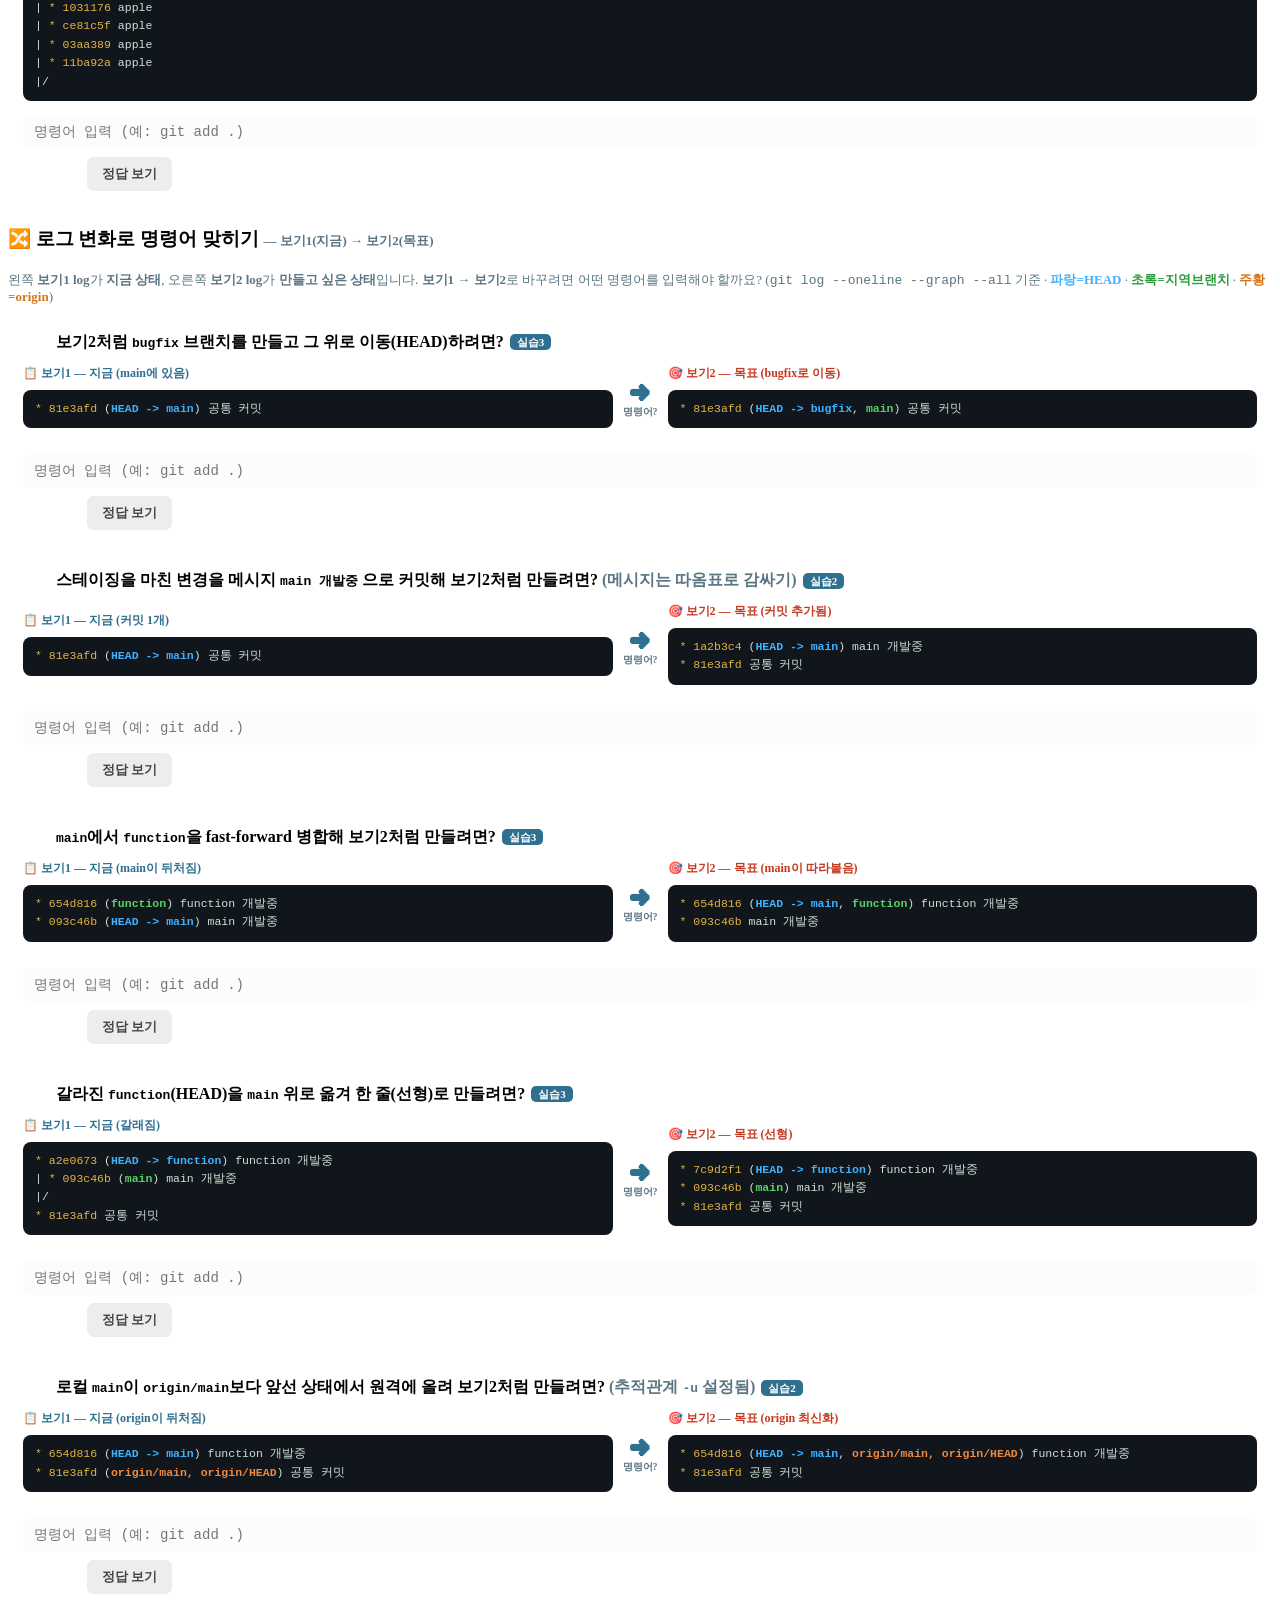
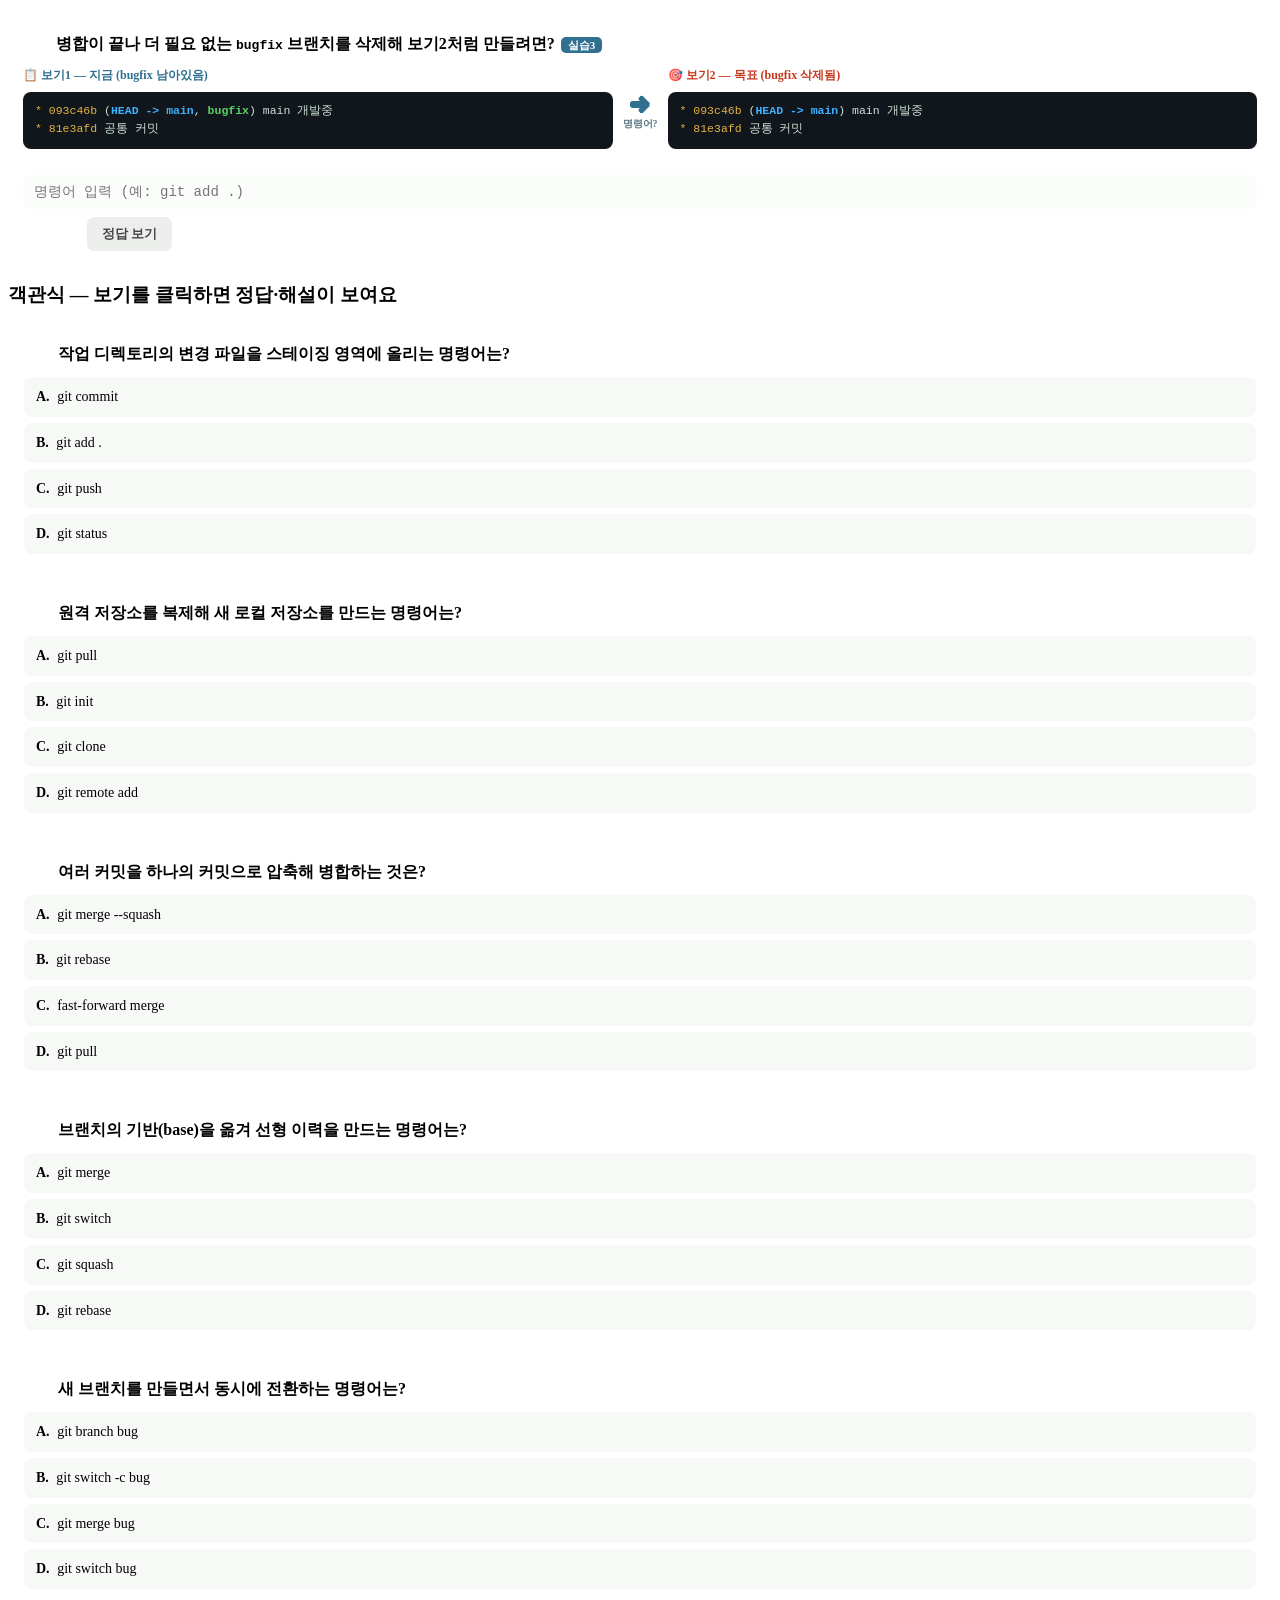
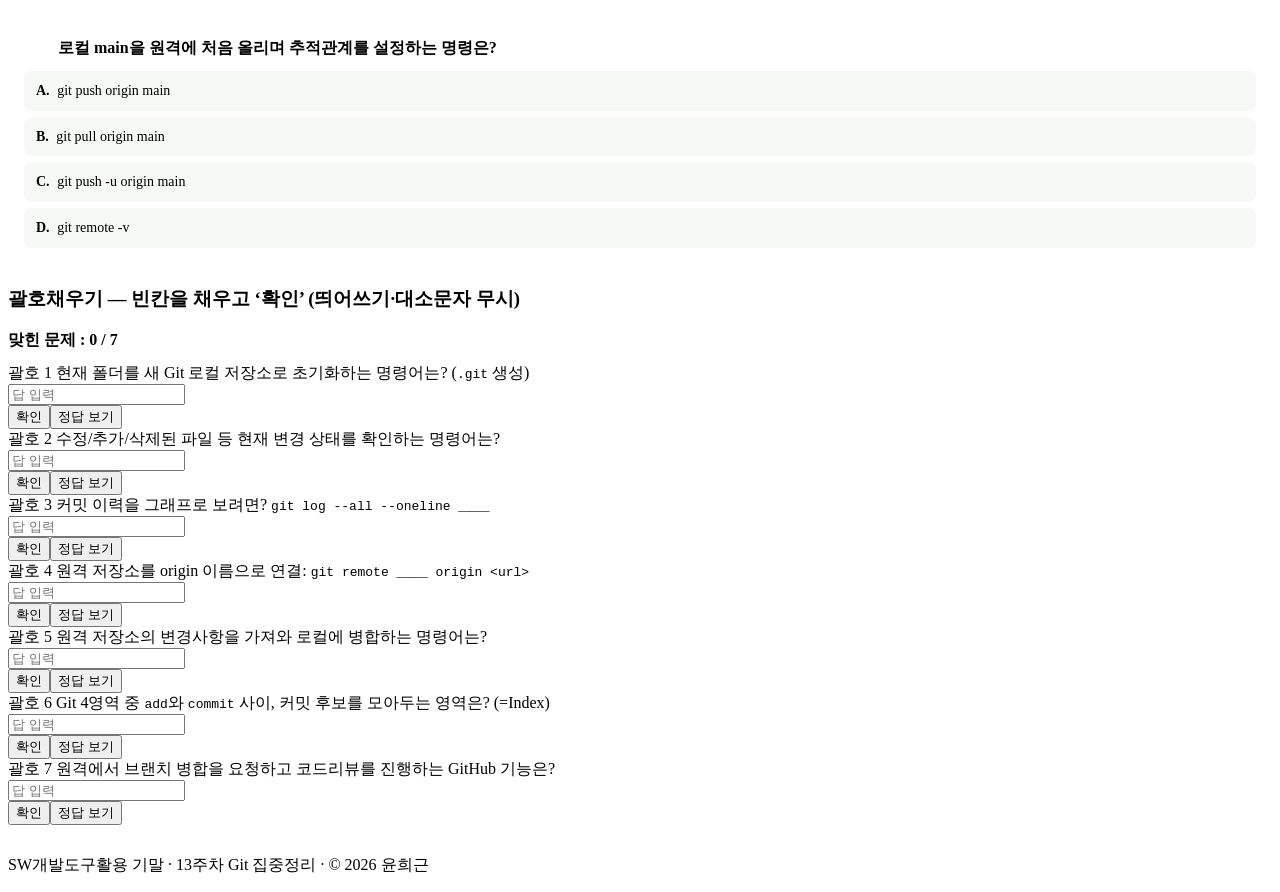
==== commit b6f370ed: "SW(Git): 퀴즈에 '보기1 log → 보기2 log' 명령어 맞히기 6문항 추가 - 지금 상태(보기1)와 목표 상태(보기2) log를 나란히 보여주고   보기1→보기2로 만드" ====
--- a/SW개발도구활용.html
+++ b/SW개발도구활용.html
@@ -737,6 +737,105 @@
 | <span class="h">* 03aa389</span> apple
 | <span class="h">* 11ba92a</span> apple
 |/</pre>
+    <input type="text" placeholder="명령어 입력 (예: git add .)" spellcheck="false" autocomplete="off">
+    <div class="cmdq-btns"><button class="cmdq-btn check">확인</button><button class="cmdq-btn show">정답 보기</button></div>
+    <div class="cmdq-fb"></div>
+  </div>
+
+  <h3 style="margin-top:22px;">🔀 로그 변화로 명령어 맞히기 <span style="font-weight:600;font-size:13px;color:#5b7682;">— 보기1(지금) → 보기2(목표)</span></h3>
+  <p style="font-size:13px;color:#5b7682;margin:2px 0 8px;">왼쪽 <b>보기1 log</b>가 <b>지금 상태</b>, 오른쪽 <b>보기2 log</b>가 <b>만들고 싶은 상태</b>입니다. <b>보기1 → 보기2</b>로 바꾸려면 어떤 명령어를 입력해야 할까요? <span>(<code>git log --oneline --graph --all</code> 기준 · <span class="hd" style="color:#3fb1ff;font-weight:700;">파랑=HEAD</span> · <span class="br" style="color:#2c9b3f;font-weight:700;">초록=지역브랜치</span> · <span class="rm" style="color:#d8741a;font-weight:700;">주황=origin</span>)</span></p>
+
+  <div class="cmdq" data-answer="git switch -c bugfix|git checkout -b bugfix">
+    <div class="cmdq-q"><span class="cmdq-no">16</span><b>보기2</b>처럼 <code>bugfix</code> 브랜치를 <b>만들고 그 위로 이동</b>(HEAD)하려면?<span class="tag">실습3</span></div>
+    <div class="lqpair">
+      <div class="lqcol"><div class="lqlabel">📋 보기1 — 지금 (main에 있음)</div>
+        <pre class="lqlog"><span class="h">* 81e3afd</span> (<span class="hd">HEAD -&gt; main</span>) 공통 커밋</pre></div>
+      <div class="lqarrow">➜<small>명령어?</small></div>
+      <div class="lqcol"><div class="lqlabel b2">🎯 보기2 — 목표 (bugfix로 이동)</div>
+        <pre class="lqlog"><span class="h">* 81e3afd</span> (<span class="hd">HEAD -&gt; bugfix</span>, <span class="br">main</span>) 공통 커밋</pre></div>
+    </div>
+    <input type="text" placeholder="명령어 입력 (예: git add .)" spellcheck="false" autocomplete="off">
+    <div class="cmdq-btns"><button class="cmdq-btn check">확인</button><button class="cmdq-btn show">정답 보기</button></div>
+    <div class="cmdq-fb"></div>
+  </div>
+
+  <div class="cmdq" data-answer='git commit -m "main 개발중"'>
+    <div class="cmdq-q"><span class="cmdq-no">17</span>스테이징을 마친 변경을 메시지 <code>main 개발중</code> 으로 <b>커밋</b>해 <b>보기2</b>처럼 만들려면? <span style="color:#5b7682;">(메시지는 따옴표로 감싸기)</span><span class="tag">실습2</span></div>
+    <div class="lqpair">
+      <div class="lqcol"><div class="lqlabel">📋 보기1 — 지금 (커밋 1개)</div>
+        <pre class="lqlog"><span class="h">* 81e3afd</span> (<span class="hd">HEAD -&gt; main</span>) 공통 커밋</pre></div>
+      <div class="lqarrow">➜<small>명령어?</small></div>
+      <div class="lqcol"><div class="lqlabel b2">🎯 보기2 — 목표 (커밋 추가됨)</div>
+        <pre class="lqlog"><span class="h">* 1a2b3c4</span> (<span class="hd">HEAD -&gt; main</span>) main 개발중
+<span class="h">* 81e3afd</span> 공통 커밋</pre></div>
+    </div>
+    <input type="text" placeholder="명령어 입력 (예: git add .)" spellcheck="false" autocomplete="off">
+    <div class="cmdq-btns"><button class="cmdq-btn check">확인</button><button class="cmdq-btn show">정답 보기</button></div>
+    <div class="cmdq-fb"></div>
+  </div>
+
+  <div class="cmdq" data-answer="git merge function">
+    <div class="cmdq-q"><span class="cmdq-no">18</span><code>main</code>에서 <code>function</code>을 <b>fast-forward 병합</b>해 <b>보기2</b>처럼 만들려면?<span class="tag">실습3</span></div>
+    <div class="lqpair">
+      <div class="lqcol"><div class="lqlabel">📋 보기1 — 지금 (main이 뒤처짐)</div>
+        <pre class="lqlog"><span class="h">* 654d816</span> (<span class="br">function</span>) function 개발중
+<span class="h">* 093c46b</span> (<span class="hd">HEAD -&gt; main</span>) main 개발중</pre></div>
+      <div class="lqarrow">➜<small>명령어?</small></div>
+      <div class="lqcol"><div class="lqlabel b2">🎯 보기2 — 목표 (main이 따라붙음)</div>
+        <pre class="lqlog"><span class="h">* 654d816</span> (<span class="hd">HEAD -&gt; main</span>, <span class="br">function</span>) function 개발중
+<span class="h">* 093c46b</span> main 개발중</pre></div>
+    </div>
+    <input type="text" placeholder="명령어 입력 (예: git add .)" spellcheck="false" autocomplete="off">
+    <div class="cmdq-btns"><button class="cmdq-btn check">확인</button><button class="cmdq-btn show">정답 보기</button></div>
+    <div class="cmdq-fb"></div>
+  </div>
+
+  <div class="cmdq" data-answer="git rebase main">
+    <div class="cmdq-q"><span class="cmdq-no">19</span>갈라진 <code>function</code>(HEAD)을 <code>main</code> 위로 옮겨 <b>한 줄(선형)</b>로 만들려면?<span class="tag">실습3</span></div>
+    <div class="lqpair">
+      <div class="lqcol"><div class="lqlabel">📋 보기1 — 지금 (갈래짐)</div>
+        <pre class="lqlog"><span class="h">* a2e0673</span> (<span class="hd">HEAD -&gt; function</span>) function 개발중
+| <span class="h">* 093c46b</span> (<span class="br">main</span>) main 개발중
+|/
+<span class="h">* 81e3afd</span> 공통 커밋</pre></div>
+      <div class="lqarrow">➜<small>명령어?</small></div>
+      <div class="lqcol"><div class="lqlabel b2">🎯 보기2 — 목표 (선형)</div>
+        <pre class="lqlog"><span class="h">* 7c9d2f1</span> (<span class="hd">HEAD -&gt; function</span>) function 개발중
+<span class="h">* 093c46b</span> (<span class="br">main</span>) main 개발중
+<span class="h">* 81e3afd</span> 공통 커밋</pre></div>
+    </div>
+    <input type="text" placeholder="명령어 입력 (예: git add .)" spellcheck="false" autocomplete="off">
+    <div class="cmdq-btns"><button class="cmdq-btn check">확인</button><button class="cmdq-btn show">정답 보기</button></div>
+    <div class="cmdq-fb"></div>
+  </div>
+
+  <div class="cmdq" data-answer="git push|git push origin main">
+    <div class="cmdq-q"><span class="cmdq-no">20</span>로컬 <code>main</code>이 <code>origin/main</code>보다 앞선 상태에서 <b>원격에 올려</b> <b>보기2</b>처럼 만들려면? <span style="color:#5b7682;">(추적관계 <code>-u</code> 설정됨)</span><span class="tag">실습2</span></div>
+    <div class="lqpair">
+      <div class="lqcol"><div class="lqlabel">📋 보기1 — 지금 (origin이 뒤처짐)</div>
+        <pre class="lqlog"><span class="h">* 654d816</span> (<span class="hd">HEAD -&gt; main</span>) function 개발중
+<span class="h">* 81e3afd</span> (<span class="rm">origin/main, origin/HEAD</span>) 공통 커밋</pre></div>
+      <div class="lqarrow">➜<small>명령어?</small></div>
+      <div class="lqcol"><div class="lqlabel b2">🎯 보기2 — 목표 (origin 최신화)</div>
+        <pre class="lqlog"><span class="h">* 654d816</span> (<span class="hd">HEAD -&gt; main</span>, <span class="rm">origin/main, origin/HEAD</span>) function 개발중
+<span class="h">* 81e3afd</span> 공통 커밋</pre></div>
+    </div>
+    <input type="text" placeholder="명령어 입력 (예: git add .)" spellcheck="false" autocomplete="off">
+    <div class="cmdq-btns"><button class="cmdq-btn check">확인</button><button class="cmdq-btn show">정답 보기</button></div>
+    <div class="cmdq-fb"></div>
+  </div>
+
+  <div class="cmdq" data-answer="git branch -d bugfix|git branch -D bugfix">
+    <div class="cmdq-q"><span class="cmdq-no">21</span>병합이 끝나 더 필요 없는 <code>bugfix</code> 브랜치를 <b>삭제</b>해 <b>보기2</b>처럼 만들려면?<span class="tag">실습3</span></div>
+    <div class="lqpair">
+      <div class="lqcol"><div class="lqlabel">📋 보기1 — 지금 (bugfix 남아있음)</div>
+        <pre class="lqlog"><span class="h">* 093c46b</span> (<span class="hd">HEAD -&gt; main</span>, <span class="br">bugfix</span>) main 개발중
+<span class="h">* 81e3afd</span> 공통 커밋</pre></div>
+      <div class="lqarrow">➜<small>명령어?</small></div>
+      <div class="lqcol"><div class="lqlabel b2">🎯 보기2 — 목표 (bugfix 삭제됨)</div>
+        <pre class="lqlog"><span class="h">* 093c46b</span> (<span class="hd">HEAD -&gt; main</span>) main 개발중
+<span class="h">* 81e3afd</span> 공통 커밋</pre></div>
+    </div>
     <input type="text" placeholder="명령어 입력 (예: git add .)" spellcheck="false" autocomplete="off">
     <div class="cmdq-btns"><button class="cmdq-btn check">확인</button><button class="cmdq-btn show">정답 보기</button></div>
     <div class="cmdq-fb"></div>
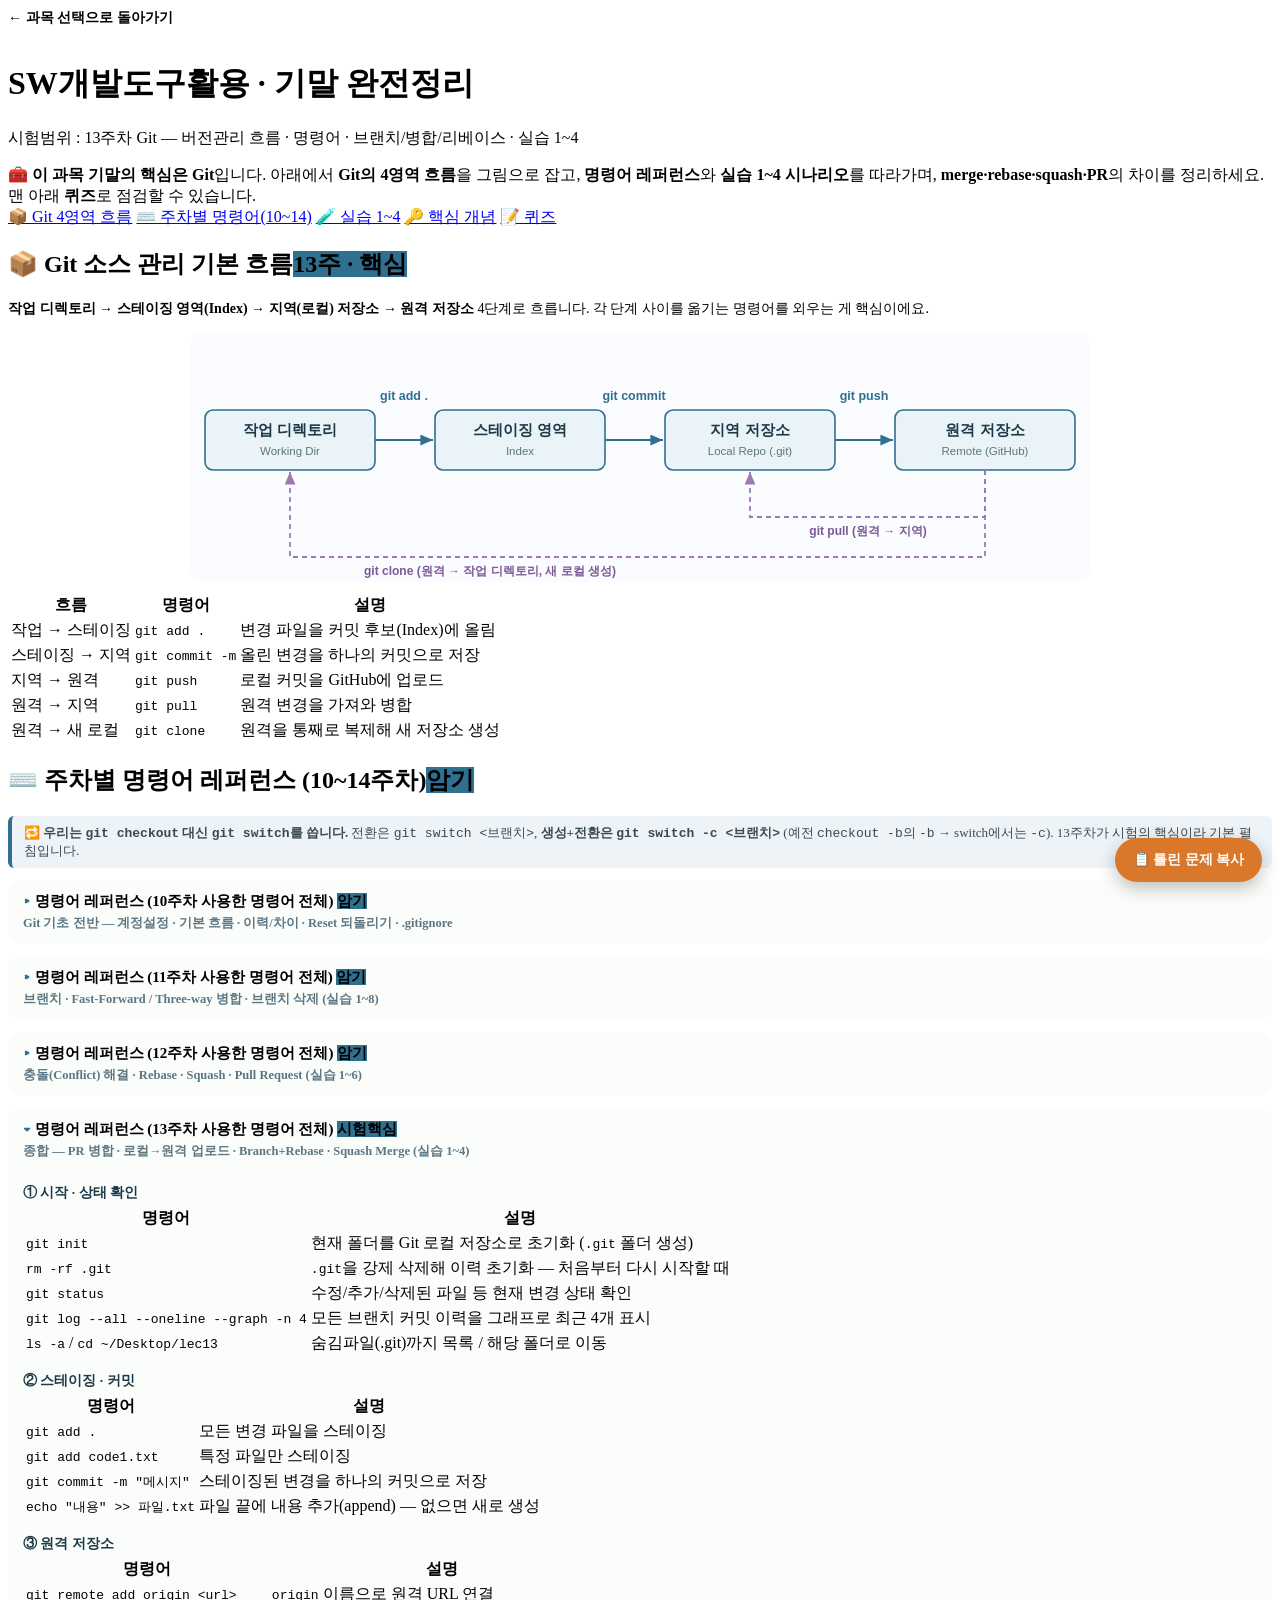
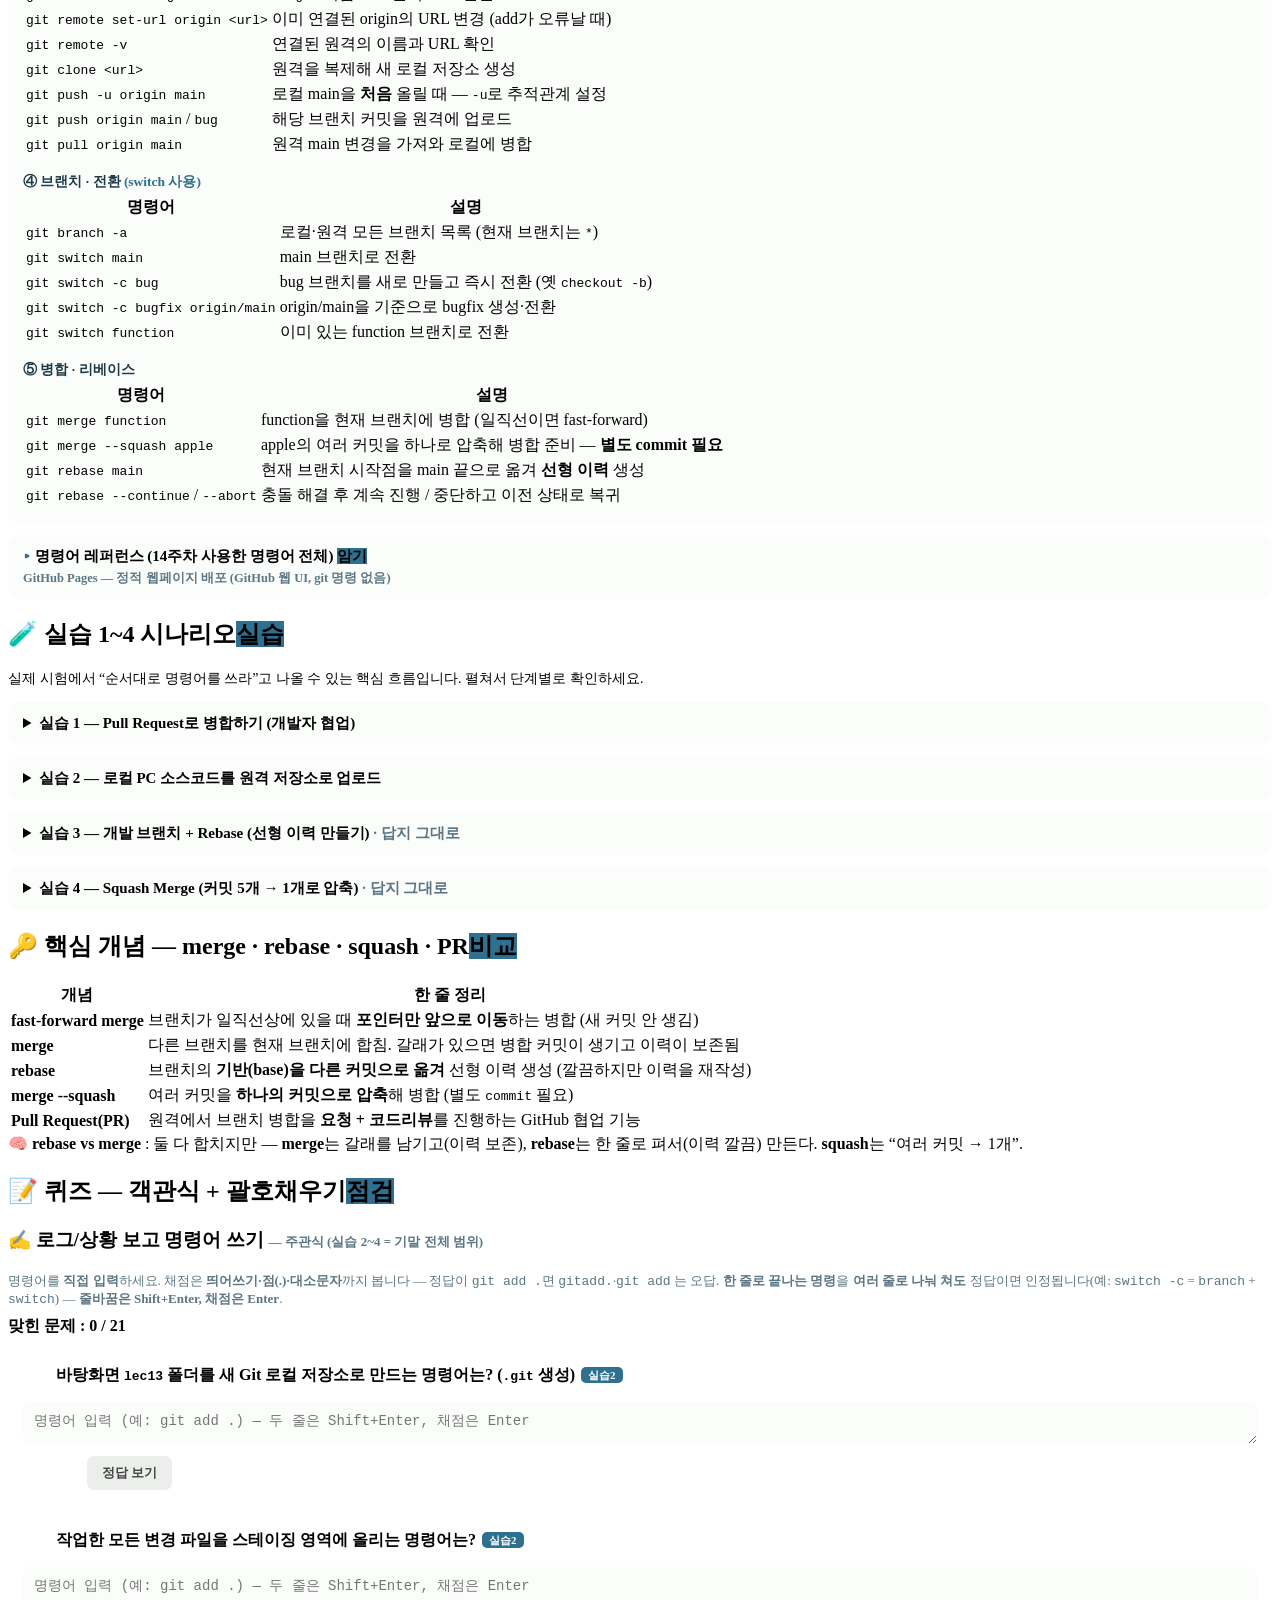
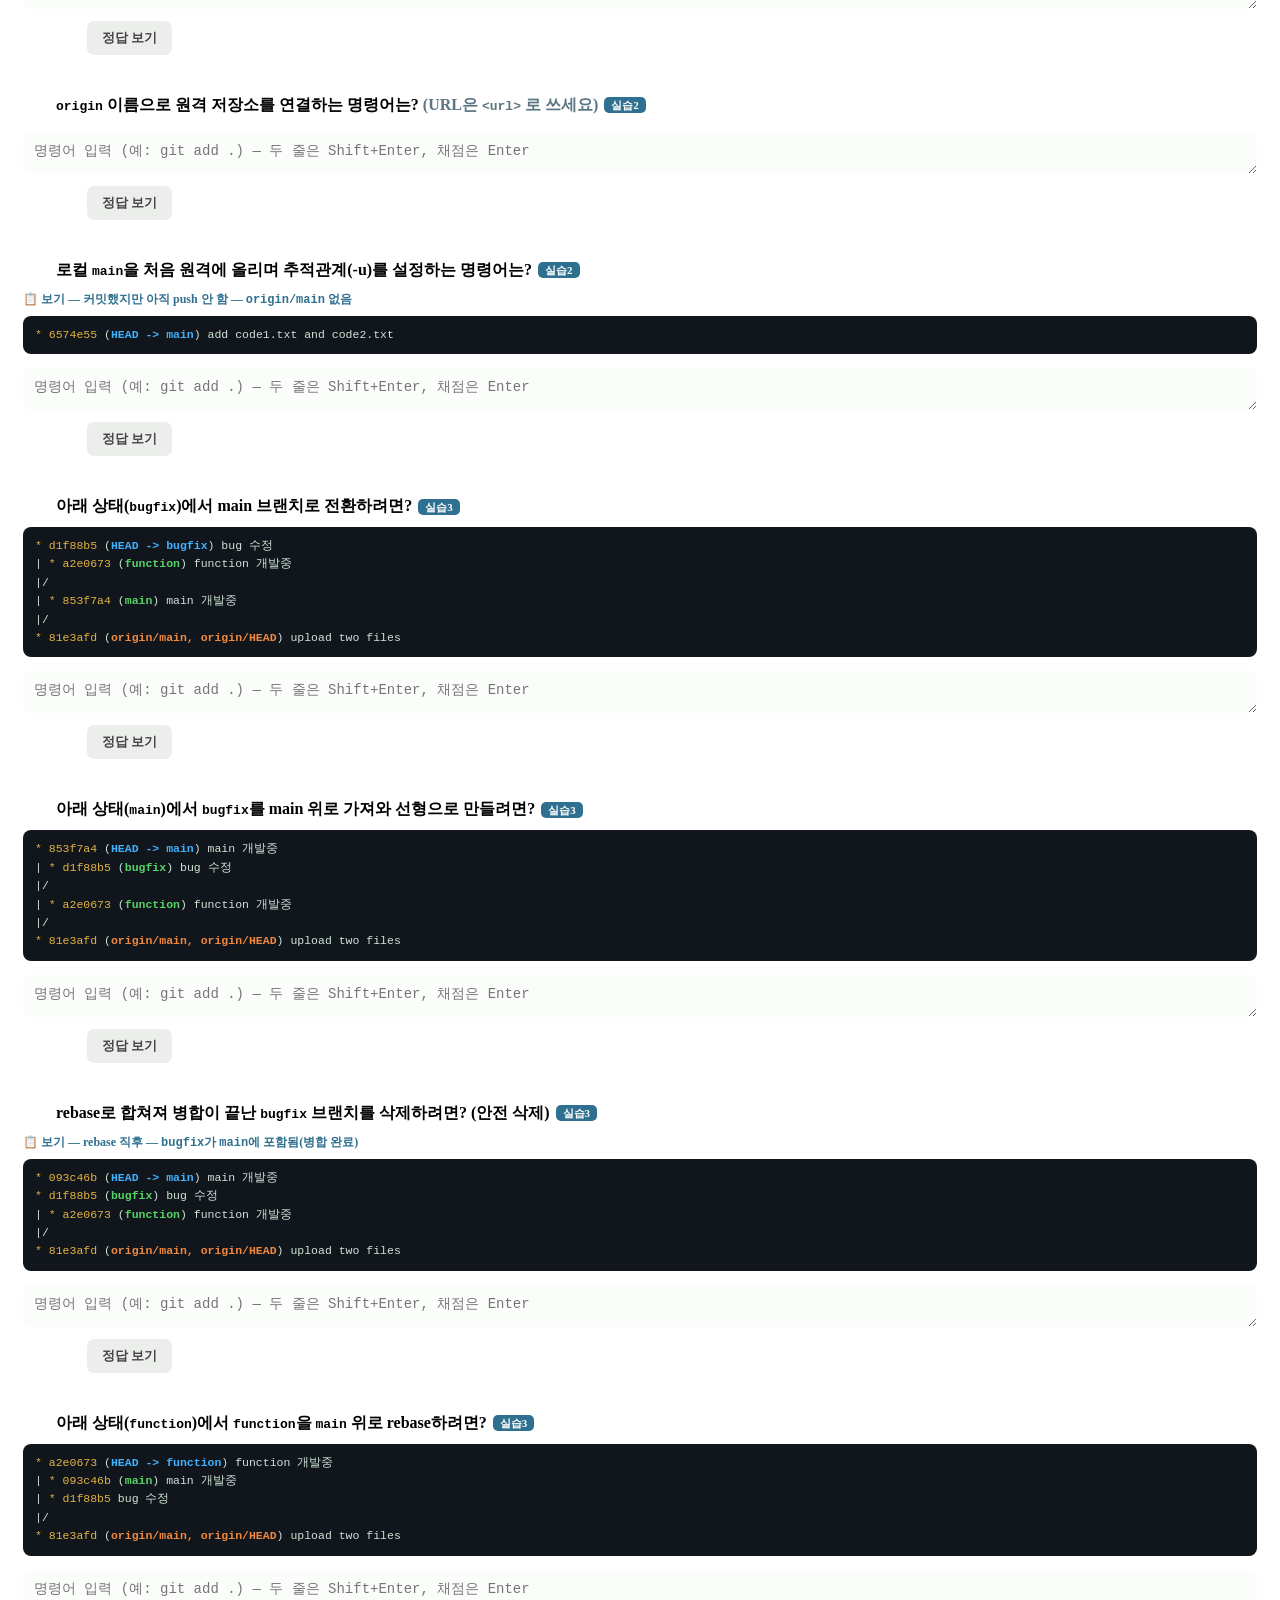
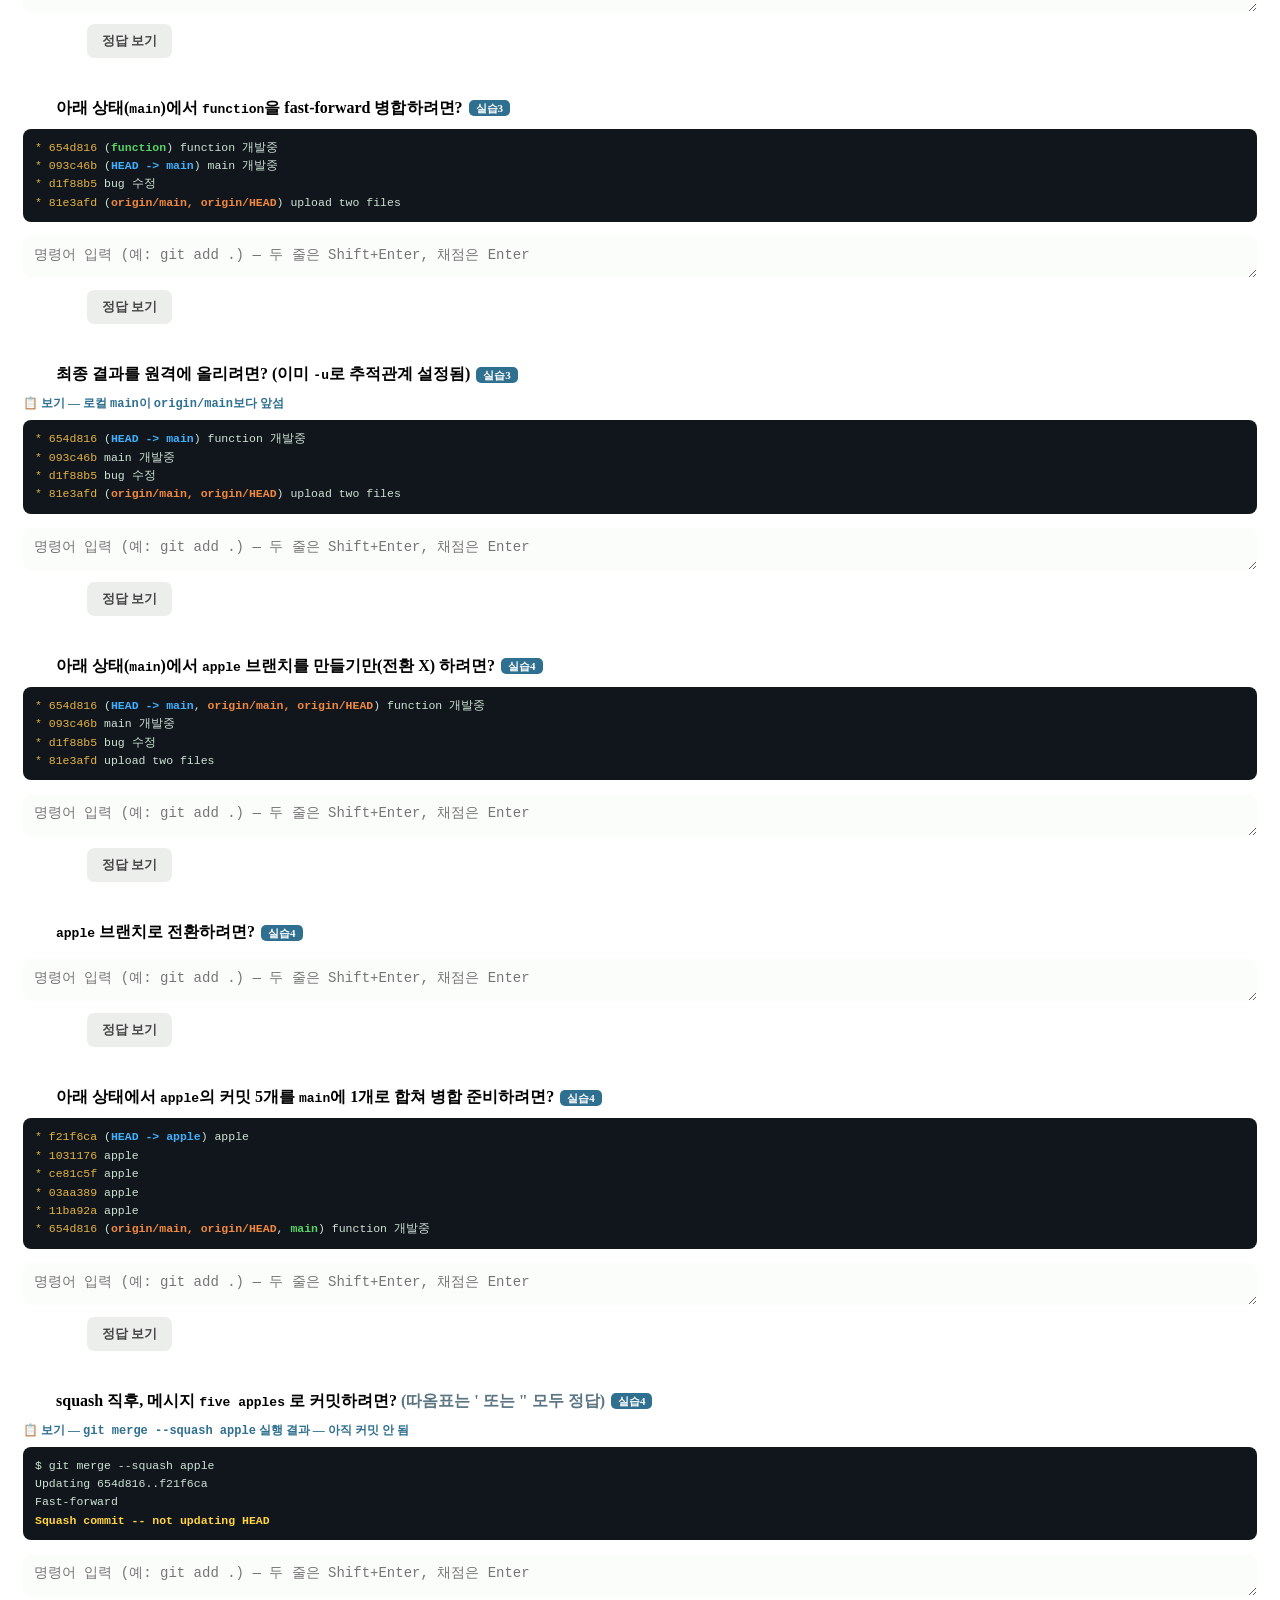
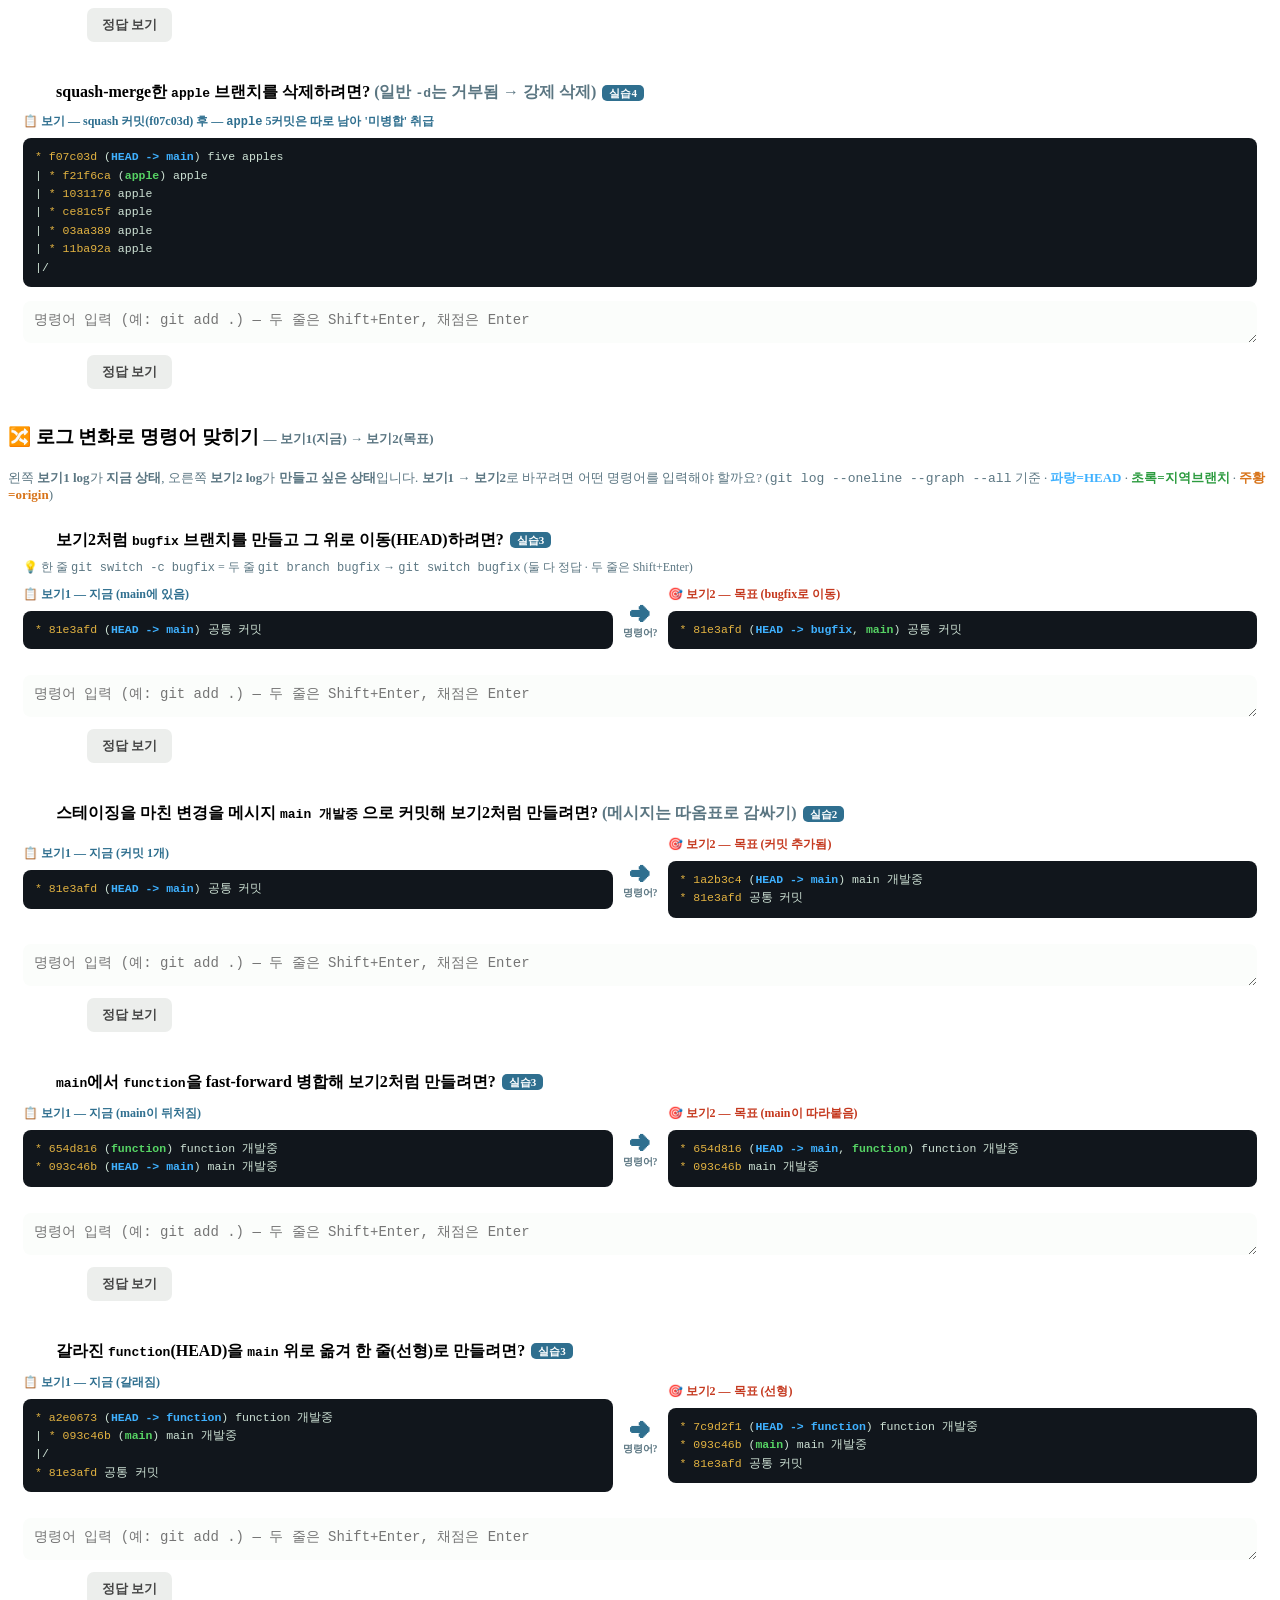
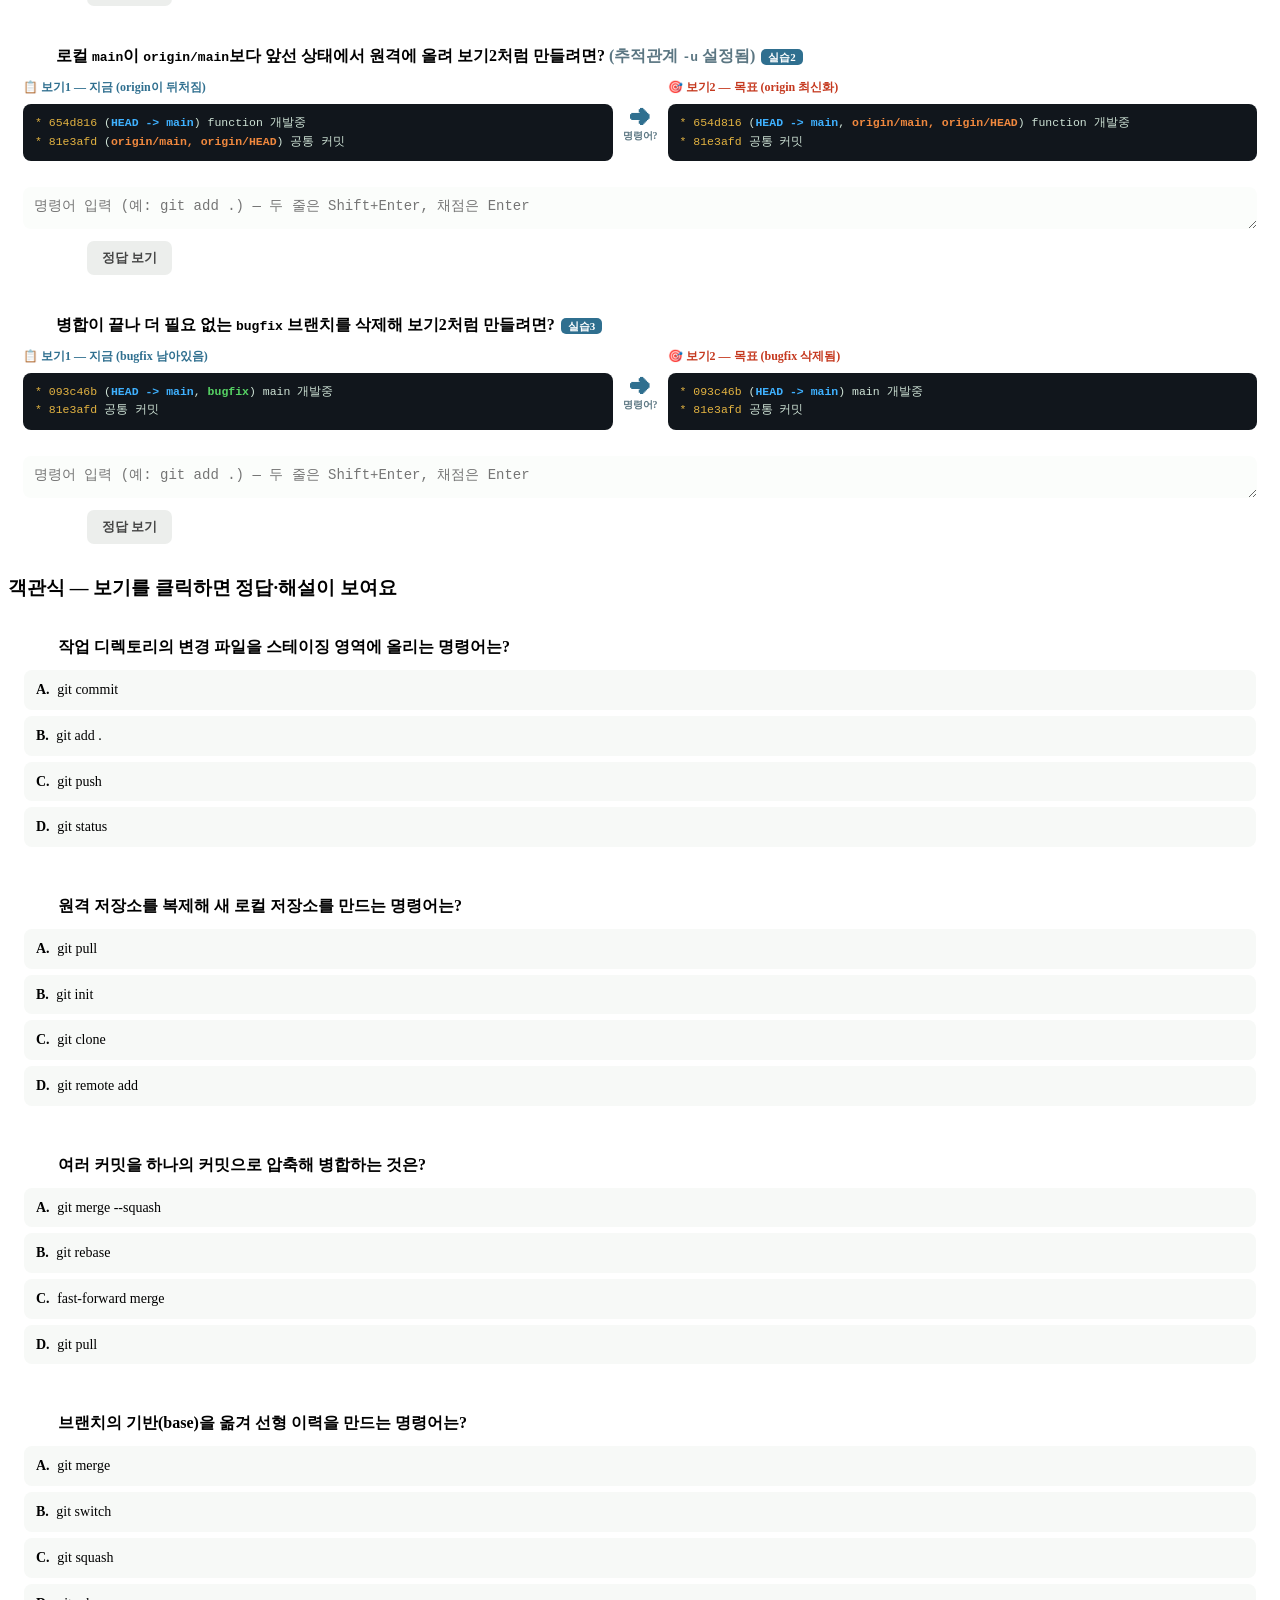
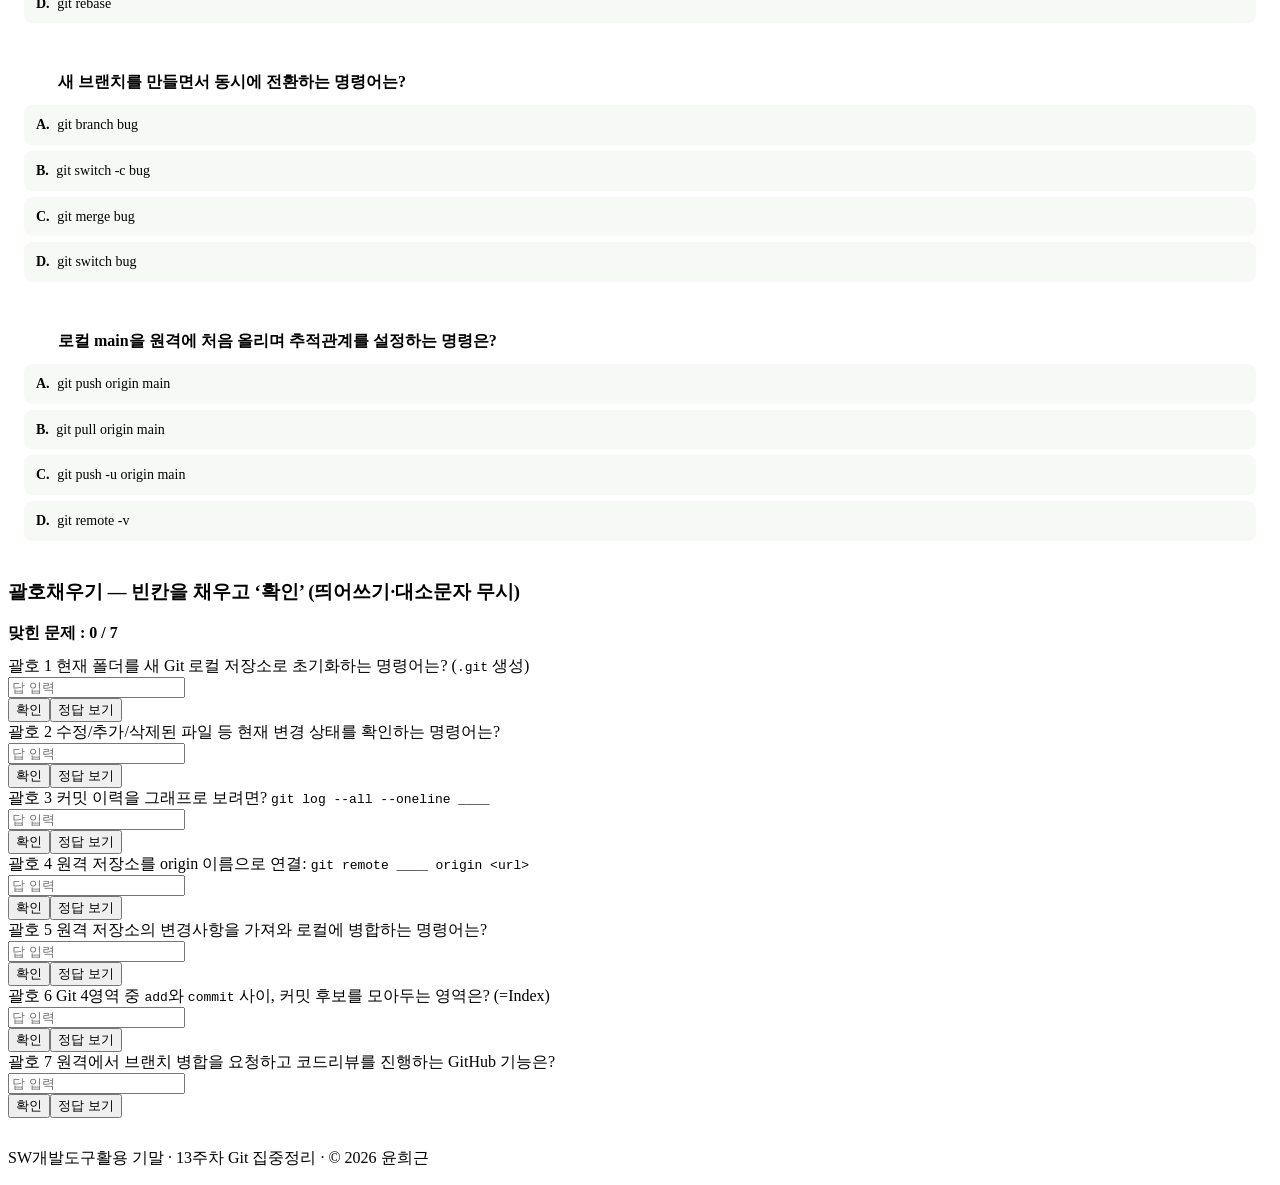
==== commit c6b66042: "SW(Git) 주관식: 여러 줄 정답 허용 (한 줄=두 줄 동치 인정) - 답란 input → textarea 로 변경(21문항 전체) — 두 줄 명령 입력 가능 - Enter=채" ====
--- a/SW개발도구활용.html
+++ b/SW개발도구활용.html
@@ -117,10 +117,10 @@
         .cmdq-no { display:inline-block; min-width:26px; height:24px; line-height:24px; text-align:center; background:var(--main); color:#fff; border-radius:6px; font-size:13px; margin-right:7px; }
         .cmdq .tag { font-size:11px; font-weight:800; color:#fff; background:#2f6f8f; border-radius:5px; padding:2px 7px; margin-left:6px; vertical-align:middle; }
         .cmdq .lqlog { margin:8px 0; }
-        .cmdq input { width:100%; box-sizing:border-box; font-family:Consolas,"D2Coding",monospace; font-size:14px; padding:9px 11px; border:1.5px solid var(--line); border-radius:8px; margin:6px 0 0; background:#fbfdfb; }
-        .cmdq input:focus { outline:none; border-color:var(--main); background:#fff; }
-        .cmdq input.ok { border-color:#2d6a4f; background:#eef6f0; }
-        .cmdq input.no { border-color:#d9534f; background:#fdf0f0; }
+        .cmdq textarea { width:100%; box-sizing:border-box; font-family:Consolas,"D2Coding",monospace; font-size:14px; line-height:1.55; padding:9px 11px; border:1.5px solid var(--line); border-radius:8px; margin:6px 0 0; background:#fbfdfb; resize:vertical; min-height:42px; white-space:pre; overflow-wrap:normal; }
+        .cmdq textarea:focus { outline:none; border-color:var(--main); background:#fff; }
+        .cmdq textarea.ok { border-color:#2d6a4f; background:#eef6f0; }
+        .cmdq textarea.no { border-color:#d9534f; background:#fdf0f0; }
         .cmdq-btns { display:flex; gap:8px; margin-top:8px; }
         .cmdq-btn { border:none; border-radius:7px; padding:8px 15px; font-size:13px; font-weight:800; cursor:pointer; font-family:inherit; }
         .cmdq-btn.check { background:var(--main); color:#fff; }
@@ -592,23 +592,23 @@
   <h2>📝 퀴즈 — 객관식 + 괄호채우기<span class="week chap">점검</span></h2>
 
   <h3>✍️ 로그/상황 보고 명령어 쓰기 <span style="font-weight:600;font-size:13px;color:#5b7682;">— 주관식 (실습 2~4 = 기말 전체 범위)</span></h3>
-  <p style="font-size:13px;color:#5b7682;margin:2px 0 8px;">명령어를 <b>직접 입력</b>하세요. 채점은 <b>띄어쓰기·점(.)·대소문자</b>까지 봅니다 — 정답이 <code>git add .</code>면 <code>gitadd.</code>·<code>git add</code> 는 오답.</p>
+  <p style="font-size:13px;color:#5b7682;margin:2px 0 8px;">명령어를 <b>직접 입력</b>하세요. 채점은 <b>띄어쓰기·점(.)·대소문자</b>까지 봅니다 — 정답이 <code>git add .</code>면 <code>gitadd.</code>·<code>git add</code> 는 오답. <b>한 줄로 끝나는 명령</b>을 <b>여러 줄로 나눠 쳐도</b> 정답이면 인정됩니다(예: <code>switch -c</code> = <code>branch</code> + <code>switch</code>) — <b>줄바꿈은 Shift+Enter, 채점은 Enter</b>.</p>
   <div id="cmdq-score"></div>
   <div class="cmdq" data-answer="git init">
     <div class="cmdq-q"><span class="cmdq-no">1</span>바탕화면 <code>lec13</code> 폴더를 <b>새 Git 로컬 저장소</b>로 만드는 명령어는? (<code>.git</code> 생성)<span class="tag">실습2</span></div>
-    <input type="text" placeholder="명령어 입력 (예: git add .)" spellcheck="false" autocomplete="off">
+    <textarea rows="1" placeholder="명령어 입력 (예: git add .) — 두 줄은 Shift+Enter, 채점은 Enter" spellcheck="false" autocomplete="off"></textarea>
     <div class="cmdq-btns"><button class="cmdq-btn check">확인</button><button class="cmdq-btn show">정답 보기</button></div>
     <div class="cmdq-fb"></div>
   </div>
   <div class="cmdq" data-answer="git add .">
     <div class="cmdq-q"><span class="cmdq-no">2</span>작업한 <b>모든 변경 파일</b>을 스테이징 영역에 올리는 명령어는?<span class="tag">실습2</span></div>
-    <input type="text" placeholder="명령어 입력 (예: git add .)" spellcheck="false" autocomplete="off">
+    <textarea rows="1" placeholder="명령어 입력 (예: git add .) — 두 줄은 Shift+Enter, 채점은 Enter" spellcheck="false" autocomplete="off"></textarea>
     <div class="cmdq-btns"><button class="cmdq-btn check">확인</button><button class="cmdq-btn show">정답 보기</button></div>
     <div class="cmdq-fb"></div>
   </div>
   <div class="cmdq" data-answer="git remote add origin <url>">
     <div class="cmdq-q"><span class="cmdq-no">3</span><code>origin</code> 이름으로 원격 저장소를 연결하는 명령어는? <span style="color:#5b7682;">(URL은 <code>&lt;url&gt;</code> 로 쓰세요)</span><span class="tag">실습2</span></div>
-    <input type="text" placeholder="명령어 입력 (예: git add .)" spellcheck="false" autocomplete="off">
+    <textarea rows="1" placeholder="명령어 입력 (예: git add .) — 두 줄은 Shift+Enter, 채점은 Enter" spellcheck="false" autocomplete="off"></textarea>
     <div class="cmdq-btns"><button class="cmdq-btn check">확인</button><button class="cmdq-btn show">정답 보기</button></div>
     <div class="cmdq-fb"></div>
   </div>
@@ -616,7 +616,7 @@
     <div class="cmdq-q"><span class="cmdq-no">4</span>로컬 <code>main</code>을 <b>처음</b> 원격에 올리며 <b>추적관계(-u)</b>를 설정하는 명령어는?<span class="tag">실습2</span></div>
     <div class="lqlabel" style="margin:6px 0 3px;">📋 보기 — 커밋했지만 아직 push 안 함 — <code>origin/main</code> 없음</div>
     <pre class="lqlog"><span class="h">* 6574e55</span> (<span class="hd">HEAD -&gt; main</span>) add code1.txt and code2.txt</pre>
-    <input type="text" placeholder="명령어 입력 (예: git add .)" spellcheck="false" autocomplete="off">
+    <textarea rows="1" placeholder="명령어 입력 (예: git add .) — 두 줄은 Shift+Enter, 채점은 Enter" spellcheck="false" autocomplete="off"></textarea>
     <div class="cmdq-btns"><button class="cmdq-btn check">확인</button><button class="cmdq-btn show">정답 보기</button></div>
     <div class="cmdq-fb"></div>
   </div>
@@ -628,7 +628,7 @@
 | <span class="h">* 853f7a4</span> (<span class="br">main</span>) main 개발중
 |/
 <span class="h">* 81e3afd</span> (<span class="rm">origin/main, origin/HEAD</span>) upload two files</pre>
-    <input type="text" placeholder="명령어 입력 (예: git add .)" spellcheck="false" autocomplete="off">
+    <textarea rows="1" placeholder="명령어 입력 (예: git add .) — 두 줄은 Shift+Enter, 채점은 Enter" spellcheck="false" autocomplete="off"></textarea>
     <div class="cmdq-btns"><button class="cmdq-btn check">확인</button><button class="cmdq-btn show">정답 보기</button></div>
     <div class="cmdq-fb"></div>
   </div>
@@ -640,7 +640,7 @@
 | <span class="h">* a2e0673</span> (<span class="br">function</span>) function 개발중
 |/
 <span class="h">* 81e3afd</span> (<span class="rm">origin/main, origin/HEAD</span>) upload two files</pre>
-    <input type="text" placeholder="명령어 입력 (예: git add .)" spellcheck="false" autocomplete="off">
+    <textarea rows="1" placeholder="명령어 입력 (예: git add .) — 두 줄은 Shift+Enter, 채점은 Enter" spellcheck="false" autocomplete="off"></textarea>
     <div class="cmdq-btns"><button class="cmdq-btn check">확인</button><button class="cmdq-btn show">정답 보기</button></div>
     <div class="cmdq-fb"></div>
   </div>
@@ -652,7 +652,7 @@
 | <span class="h">* a2e0673</span> (<span class="br">function</span>) function 개발중
 |/
 <span class="h">* 81e3afd</span> (<span class="rm">origin/main, origin/HEAD</span>) upload two files</pre>
-    <input type="text" placeholder="명령어 입력 (예: git add .)" spellcheck="false" autocomplete="off">
+    <textarea rows="1" placeholder="명령어 입력 (예: git add .) — 두 줄은 Shift+Enter, 채점은 Enter" spellcheck="false" autocomplete="off"></textarea>
     <div class="cmdq-btns"><button class="cmdq-btn check">확인</button><button class="cmdq-btn show">정답 보기</button></div>
     <div class="cmdq-fb"></div>
   </div>
@@ -663,7 +663,7 @@
 | <span class="h">* d1f88b5</span> bug 수정
 |/
 <span class="h">* 81e3afd</span> (<span class="rm">origin/main, origin/HEAD</span>) upload two files</pre>
-    <input type="text" placeholder="명령어 입력 (예: git add .)" spellcheck="false" autocomplete="off">
+    <textarea rows="1" placeholder="명령어 입력 (예: git add .) — 두 줄은 Shift+Enter, 채점은 Enter" spellcheck="false" autocomplete="off"></textarea>
     <div class="cmdq-btns"><button class="cmdq-btn check">확인</button><button class="cmdq-btn show">정답 보기</button></div>
     <div class="cmdq-fb"></div>
   </div>
@@ -673,7 +673,7 @@
 <span class="h">* 093c46b</span> (<span class="hd">HEAD -&gt; main</span>) main 개발중
 <span class="h">* d1f88b5</span> bug 수정
 <span class="h">* 81e3afd</span> (<span class="rm">origin/main, origin/HEAD</span>) upload two files</pre>
-    <input type="text" placeholder="명령어 입력 (예: git add .)" spellcheck="false" autocomplete="off">
+    <textarea rows="1" placeholder="명령어 입력 (예: git add .) — 두 줄은 Shift+Enter, 채점은 Enter" spellcheck="false" autocomplete="off"></textarea>
     <div class="cmdq-btns"><button class="cmdq-btn check">확인</button><button class="cmdq-btn show">정답 보기</button></div>
     <div class="cmdq-fb"></div>
   </div>
@@ -684,7 +684,7 @@
 <span class="h">* 093c46b</span> main 개발중
 <span class="h">* d1f88b5</span> bug 수정
 <span class="h">* 81e3afd</span> (<span class="rm">origin/main, origin/HEAD</span>) upload two files</pre>
-    <input type="text" placeholder="명령어 입력 (예: git add .)" spellcheck="false" autocomplete="off">
+    <textarea rows="1" placeholder="명령어 입력 (예: git add .) — 두 줄은 Shift+Enter, 채점은 Enter" spellcheck="false" autocomplete="off"></textarea>
     <div class="cmdq-btns"><button class="cmdq-btn check">확인</button><button class="cmdq-btn show">정답 보기</button></div>
     <div class="cmdq-fb"></div>
   </div>
@@ -694,13 +694,13 @@
 <span class="h">* 093c46b</span> main 개발중
 <span class="h">* d1f88b5</span> bug 수정
 <span class="h">* 81e3afd</span> upload two files</pre>
-    <input type="text" placeholder="명령어 입력 (예: git add .)" spellcheck="false" autocomplete="off">
+    <textarea rows="1" placeholder="명령어 입력 (예: git add .) — 두 줄은 Shift+Enter, 채점은 Enter" spellcheck="false" autocomplete="off"></textarea>
     <div class="cmdq-btns"><button class="cmdq-btn check">확인</button><button class="cmdq-btn show">정답 보기</button></div>
     <div class="cmdq-fb"></div>
   </div>
   <div class="cmdq" data-answer="git switch apple">
     <div class="cmdq-q"><span class="cmdq-no">12</span><code>apple</code> 브랜치로 <b>전환</b>하려면?<span class="tag">실습4</span></div>
-    <input type="text" placeholder="명령어 입력 (예: git add .)" spellcheck="false" autocomplete="off">
+    <textarea rows="1" placeholder="명령어 입력 (예: git add .) — 두 줄은 Shift+Enter, 채점은 Enter" spellcheck="false" autocomplete="off"></textarea>
     <div class="cmdq-btns"><button class="cmdq-btn check">확인</button><button class="cmdq-btn show">정답 보기</button></div>
     <div class="cmdq-fb"></div>
   </div>
@@ -712,7 +712,7 @@
 <span class="h">* 03aa389</span> apple
 <span class="h">* 11ba92a</span> apple
 <span class="h">* 654d816</span> (<span class="rm">origin/main, origin/HEAD</span>, <span class="br">main</span>) function 개발중</pre>
-    <input type="text" placeholder="명령어 입력 (예: git add .)" spellcheck="false" autocomplete="off">
+    <textarea rows="1" placeholder="명령어 입력 (예: git add .) — 두 줄은 Shift+Enter, 채점은 Enter" spellcheck="false" autocomplete="off"></textarea>
     <div class="cmdq-btns"><button class="cmdq-btn check">확인</button><button class="cmdq-btn show">정답 보기</button></div>
     <div class="cmdq-fb"></div>
   </div>
@@ -723,7 +723,7 @@
 Updating 654d816..f21f6ca
 Fast-forward</span>
 <span style="color:#ffd23f;font-weight:700;">Squash commit -- not updating HEAD</span></pre>
-    <input type="text" placeholder="명령어 입력 (예: git add .)" spellcheck="false" autocomplete="off">
+    <textarea rows="1" placeholder="명령어 입력 (예: git add .) — 두 줄은 Shift+Enter, 채점은 Enter" spellcheck="false" autocomplete="off"></textarea>
     <div class="cmdq-btns"><button class="cmdq-btn check">확인</button><button class="cmdq-btn show">정답 보기</button></div>
     <div class="cmdq-fb"></div>
   </div>
@@ -737,7 +737,7 @@
 | <span class="h">* 03aa389</span> apple
 | <span class="h">* 11ba92a</span> apple
 |/</pre>
-    <input type="text" placeholder="명령어 입력 (예: git add .)" spellcheck="false" autocomplete="off">
+    <textarea rows="1" placeholder="명령어 입력 (예: git add .) — 두 줄은 Shift+Enter, 채점은 Enter" spellcheck="false" autocomplete="off"></textarea>
     <div class="cmdq-btns"><button class="cmdq-btn check">확인</button><button class="cmdq-btn show">정답 보기</button></div>
     <div class="cmdq-fb"></div>
   </div>
@@ -745,8 +745,9 @@
   <h3 style="margin-top:22px;">🔀 로그 변화로 명령어 맞히기 <span style="font-weight:600;font-size:13px;color:#5b7682;">— 보기1(지금) → 보기2(목표)</span></h3>
   <p style="font-size:13px;color:#5b7682;margin:2px 0 8px;">왼쪽 <b>보기1 log</b>가 <b>지금 상태</b>, 오른쪽 <b>보기2 log</b>가 <b>만들고 싶은 상태</b>입니다. <b>보기1 → 보기2</b>로 바꾸려면 어떤 명령어를 입력해야 할까요? <span>(<code>git log --oneline --graph --all</code> 기준 · <span class="hd" style="color:#3fb1ff;font-weight:700;">파랑=HEAD</span> · <span class="br" style="color:#2c9b3f;font-weight:700;">초록=지역브랜치</span> · <span class="rm" style="color:#d8741a;font-weight:700;">주황=origin</span>)</span></p>
 
-  <div class="cmdq" data-answer="git switch -c bugfix|git checkout -b bugfix">
+  <div class="cmdq" data-answer="git switch -c bugfix|git checkout -b bugfix|git branch bugfix git switch bugfix|git branch bugfix git checkout bugfix">
     <div class="cmdq-q"><span class="cmdq-no">16</span><b>보기2</b>처럼 <code>bugfix</code> 브랜치를 <b>만들고 그 위로 이동</b>(HEAD)하려면?<span class="tag">실습3</span></div>
+    <div style="font-size:12px;color:#5b7682;margin:-2px 0 2px;">💡 한 줄 <code>git switch -c bugfix</code> = 두 줄 <code>git branch bugfix</code> → <code>git switch bugfix</code> (둘 다 정답 · 두 줄은 Shift+Enter)</div>
     <div class="lqpair">
       <div class="lqcol"><div class="lqlabel">📋 보기1 — 지금 (main에 있음)</div>
         <pre class="lqlog"><span class="h">* 81e3afd</span> (<span class="hd">HEAD -&gt; main</span>) 공통 커밋</pre></div>
@@ -754,7 +755,7 @@
       <div class="lqcol"><div class="lqlabel b2">🎯 보기2 — 목표 (bugfix로 이동)</div>
         <pre class="lqlog"><span class="h">* 81e3afd</span> (<span class="hd">HEAD -&gt; bugfix</span>, <span class="br">main</span>) 공통 커밋</pre></div>
     </div>
-    <input type="text" placeholder="명령어 입력 (예: git add .)" spellcheck="false" autocomplete="off">
+    <textarea rows="1" placeholder="명령어 입력 (예: git add .) — 두 줄은 Shift+Enter, 채점은 Enter" spellcheck="false" autocomplete="off"></textarea>
     <div class="cmdq-btns"><button class="cmdq-btn check">확인</button><button class="cmdq-btn show">정답 보기</button></div>
     <div class="cmdq-fb"></div>
   </div>
@@ -769,7 +770,7 @@
         <pre class="lqlog"><span class="h">* 1a2b3c4</span> (<span class="hd">HEAD -&gt; main</span>) main 개발중
 <span class="h">* 81e3afd</span> 공통 커밋</pre></div>
     </div>
-    <input type="text" placeholder="명령어 입력 (예: git add .)" spellcheck="false" autocomplete="off">
+    <textarea rows="1" placeholder="명령어 입력 (예: git add .) — 두 줄은 Shift+Enter, 채점은 Enter" spellcheck="false" autocomplete="off"></textarea>
     <div class="cmdq-btns"><button class="cmdq-btn check">확인</button><button class="cmdq-btn show">정답 보기</button></div>
     <div class="cmdq-fb"></div>
   </div>
@@ -785,7 +786,7 @@
         <pre class="lqlog"><span class="h">* 654d816</span> (<span class="hd">HEAD -&gt; main</span>, <span class="br">function</span>) function 개발중
 <span class="h">* 093c46b</span> main 개발중</pre></div>
     </div>
-    <input type="text" placeholder="명령어 입력 (예: git add .)" spellcheck="false" autocomplete="off">
+    <textarea rows="1" placeholder="명령어 입력 (예: git add .) — 두 줄은 Shift+Enter, 채점은 Enter" spellcheck="false" autocomplete="off"></textarea>
     <div class="cmdq-btns"><button class="cmdq-btn check">확인</button><button class="cmdq-btn show">정답 보기</button></div>
     <div class="cmdq-fb"></div>
   </div>
@@ -804,7 +805,7 @@
 <span class="h">* 093c46b</span> (<span class="br">main</span>) main 개발중
 <span class="h">* 81e3afd</span> 공통 커밋</pre></div>
     </div>
-    <input type="text" placeholder="명령어 입력 (예: git add .)" spellcheck="false" autocomplete="off">
+    <textarea rows="1" placeholder="명령어 입력 (예: git add .) — 두 줄은 Shift+Enter, 채점은 Enter" spellcheck="false" autocomplete="off"></textarea>
     <div class="cmdq-btns"><button class="cmdq-btn check">확인</button><button class="cmdq-btn show">정답 보기</button></div>
     <div class="cmdq-fb"></div>
   </div>
@@ -820,7 +821,7 @@
         <pre class="lqlog"><span class="h">* 654d816</span> (<span class="hd">HEAD -&gt; main</span>, <span class="rm">origin/main, origin/HEAD</span>) function 개발중
 <span class="h">* 81e3afd</span> 공통 커밋</pre></div>
     </div>
-    <input type="text" placeholder="명령어 입력 (예: git add .)" spellcheck="false" autocomplete="off">
+    <textarea rows="1" placeholder="명령어 입력 (예: git add .) — 두 줄은 Shift+Enter, 채점은 Enter" spellcheck="false" autocomplete="off"></textarea>
     <div class="cmdq-btns"><button class="cmdq-btn check">확인</button><button class="cmdq-btn show">정답 보기</button></div>
     <div class="cmdq-fb"></div>
   </div>
@@ -836,7 +837,7 @@
         <pre class="lqlog"><span class="h">* 093c46b</span> (<span class="hd">HEAD -&gt; main</span>) main 개발중
 <span class="h">* 81e3afd</span> 공통 커밋</pre></div>
     </div>
-    <input type="text" placeholder="명령어 입력 (예: git add .)" spellcheck="false" autocomplete="off">
+    <textarea rows="1" placeholder="명령어 입력 (예: git add .) — 두 줄은 Shift+Enter, 채점은 Enter" spellcheck="false" autocomplete="off"></textarea>
     <div class="cmdq-btns"><button class="cmdq-btn check">확인</button><button class="cmdq-btn show">정답 보기</button></div>
     <div class="cmdq-fb"></div>
   </div>
@@ -1005,7 +1006,7 @@
         items.forEach(function (item, idx) {
             var answers = (item.dataset.answer || "").split("|");
             var first = answers[0];
-            var input = item.querySelector("input");
+            var input = item.querySelector("textarea");
             var fb = item.querySelector(".cmdq-fb");
             var qtext = (item.querySelector(".cmdq-q") || {}).textContent || "";
             function report(wrong) {
@@ -1032,7 +1033,7 @@
                 fb.innerHTML = "💡 정답: <code>" + first + "</code>";
                 if (item.dataset.solved !== "1") { item.dataset.wrong = "1"; report(true); }
             });
-            input.addEventListener("keydown", function (e) { if (e.key === "Enter") check(); });
+            input.addEventListener("keydown", function (e) { if (e.key === "Enter" && !e.shiftKey) { e.preventDefault(); check(); } });
         });
         updateScore();
     })();
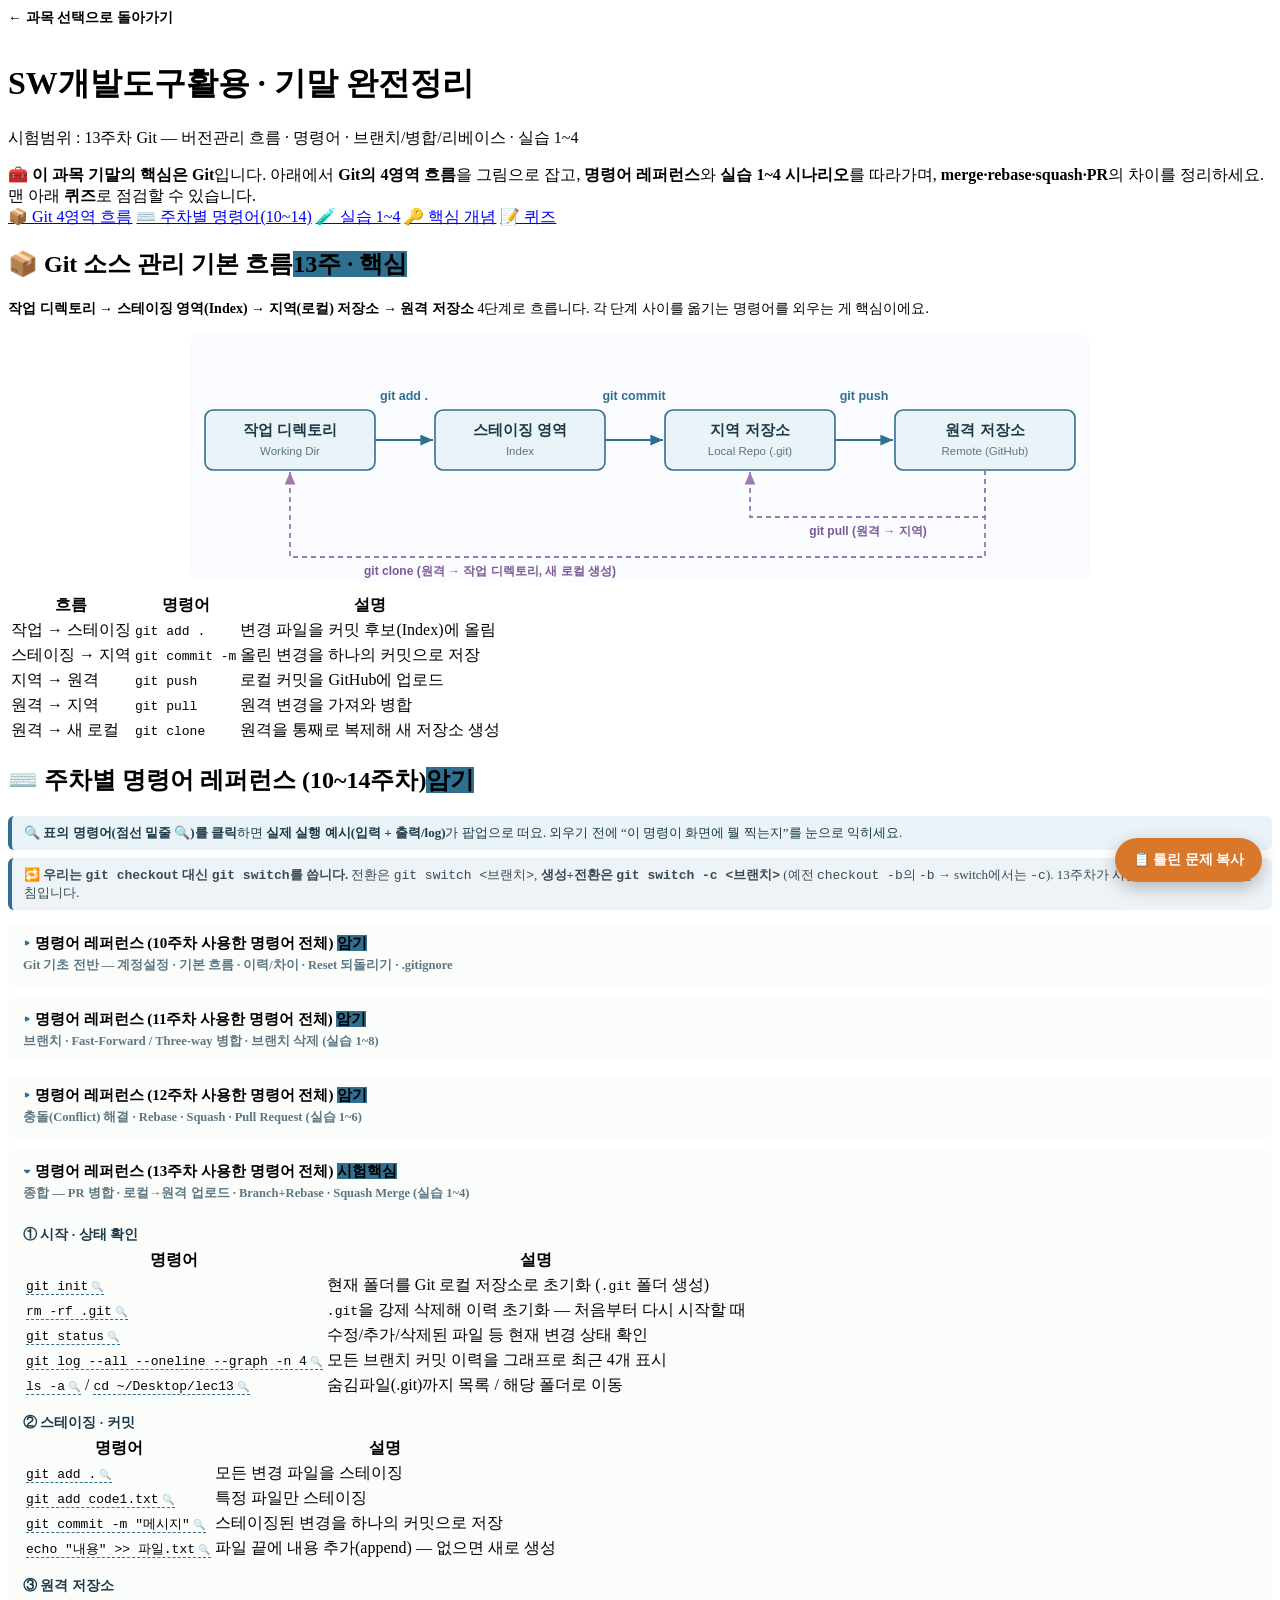
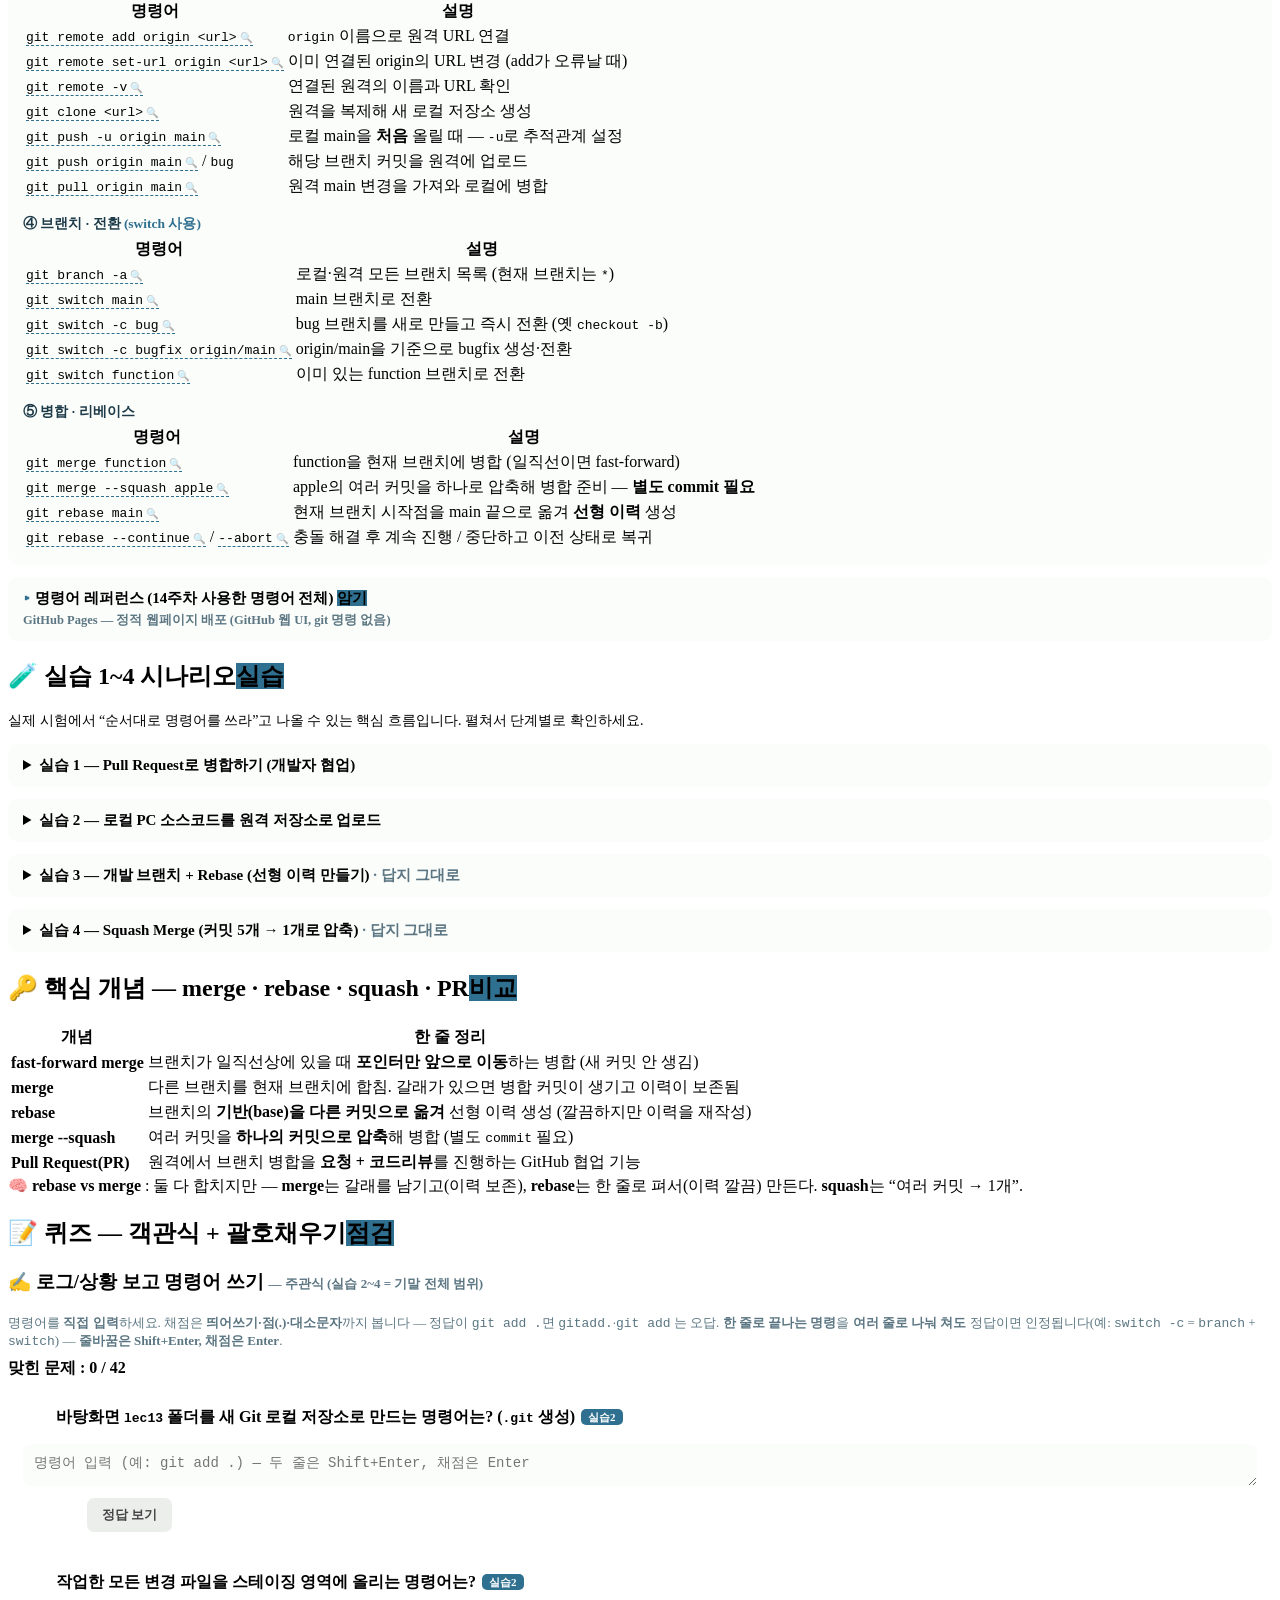
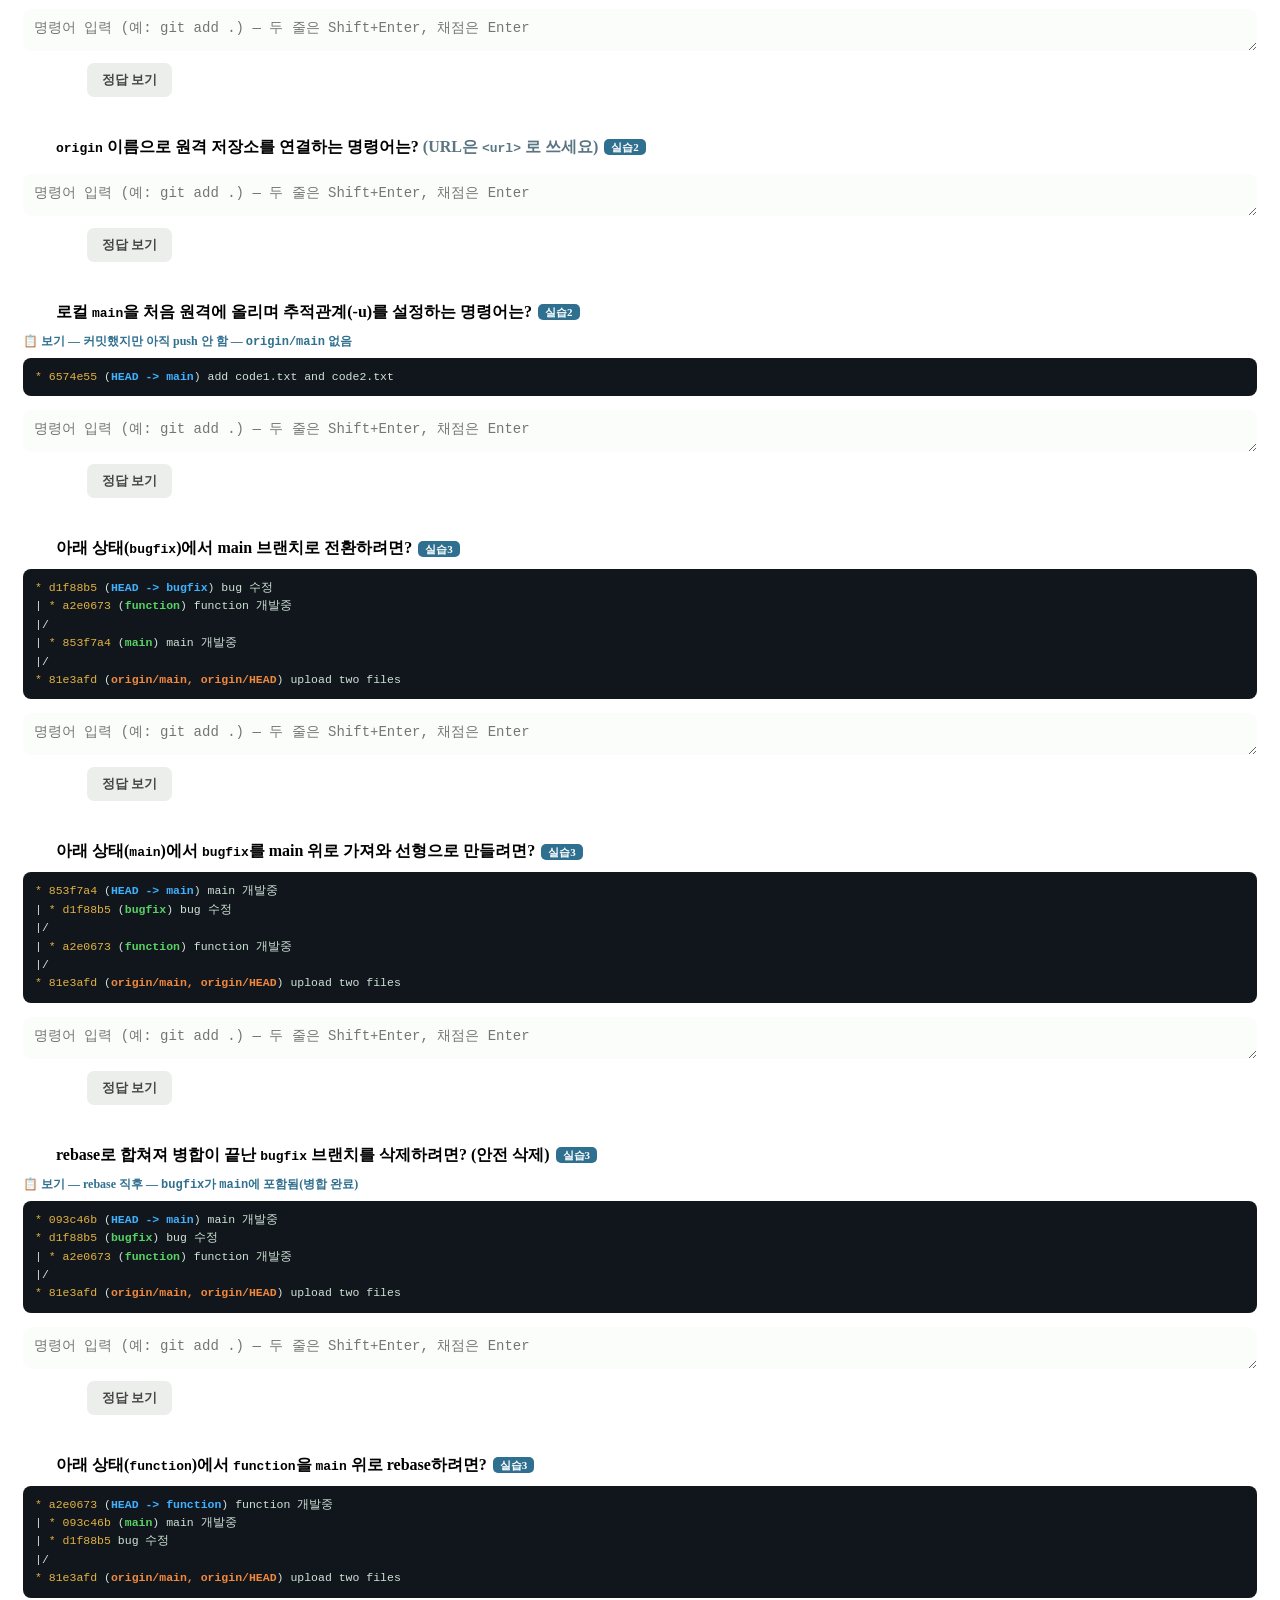
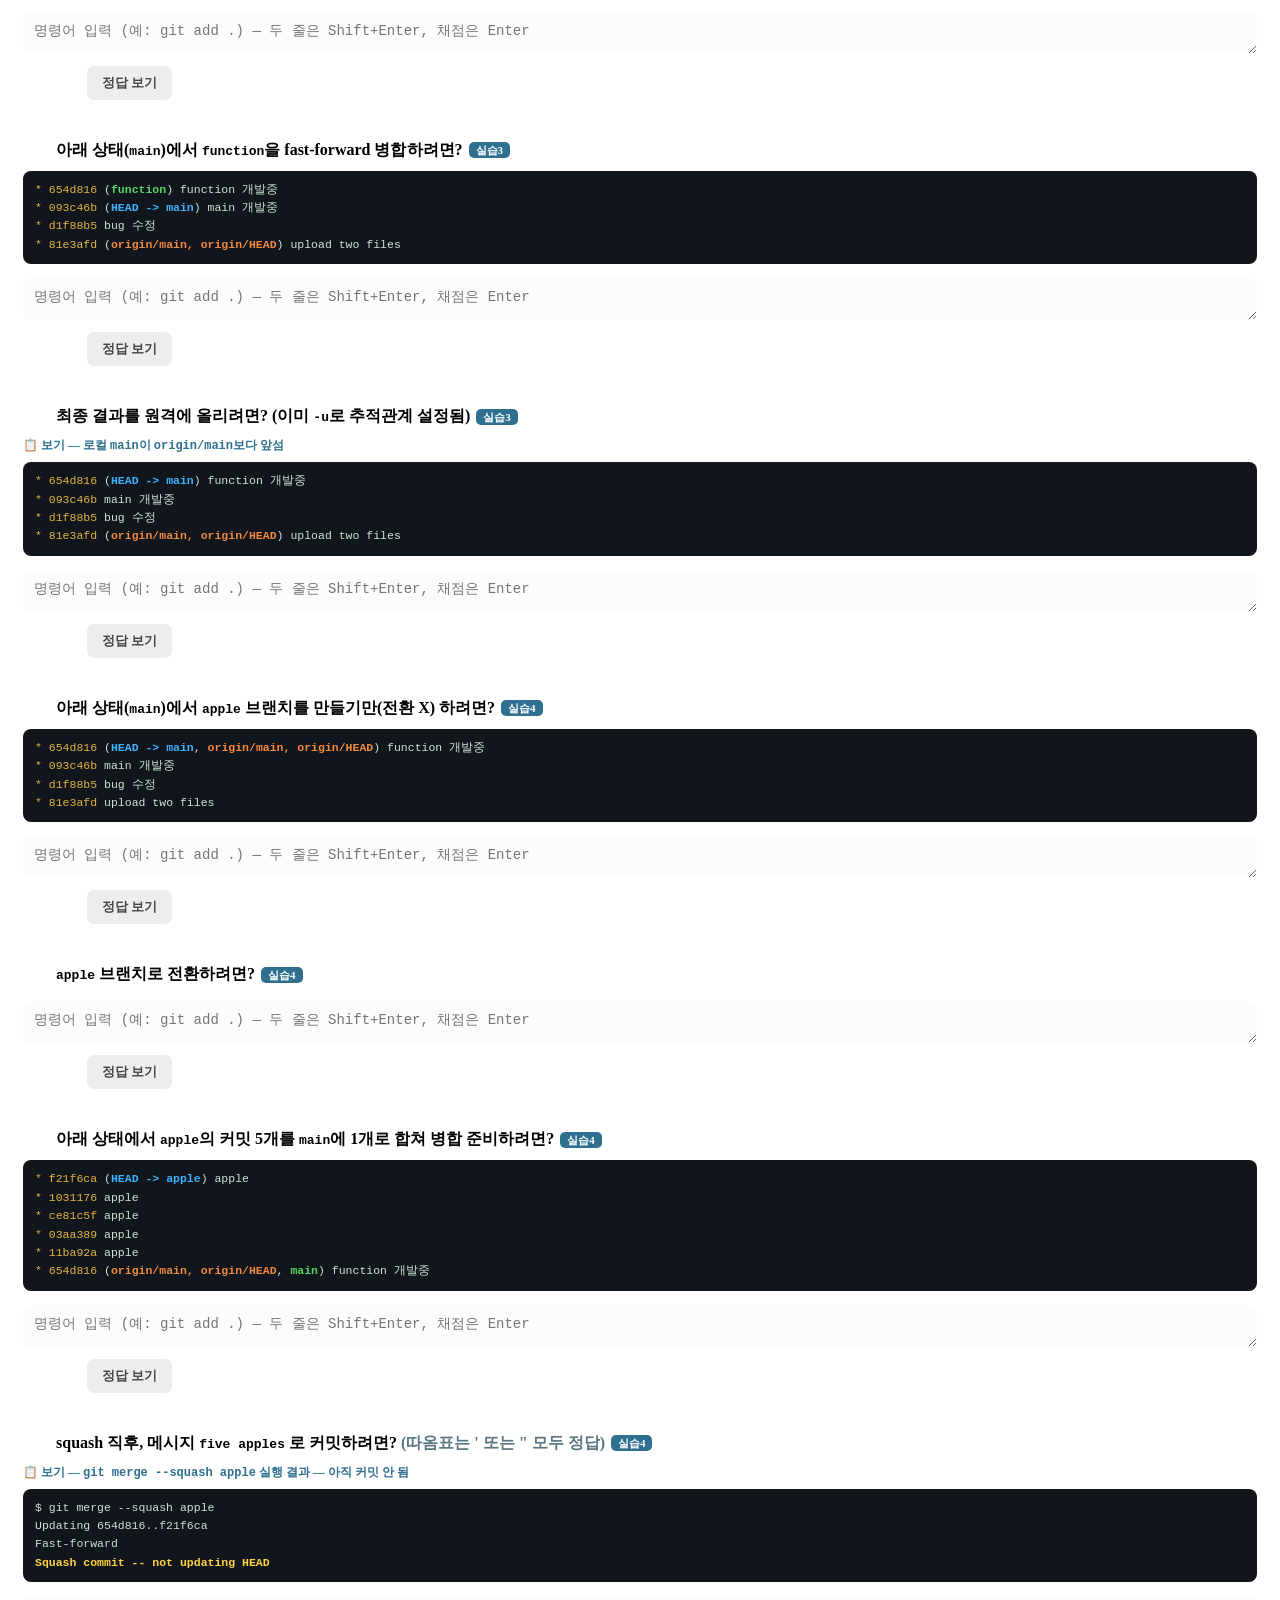
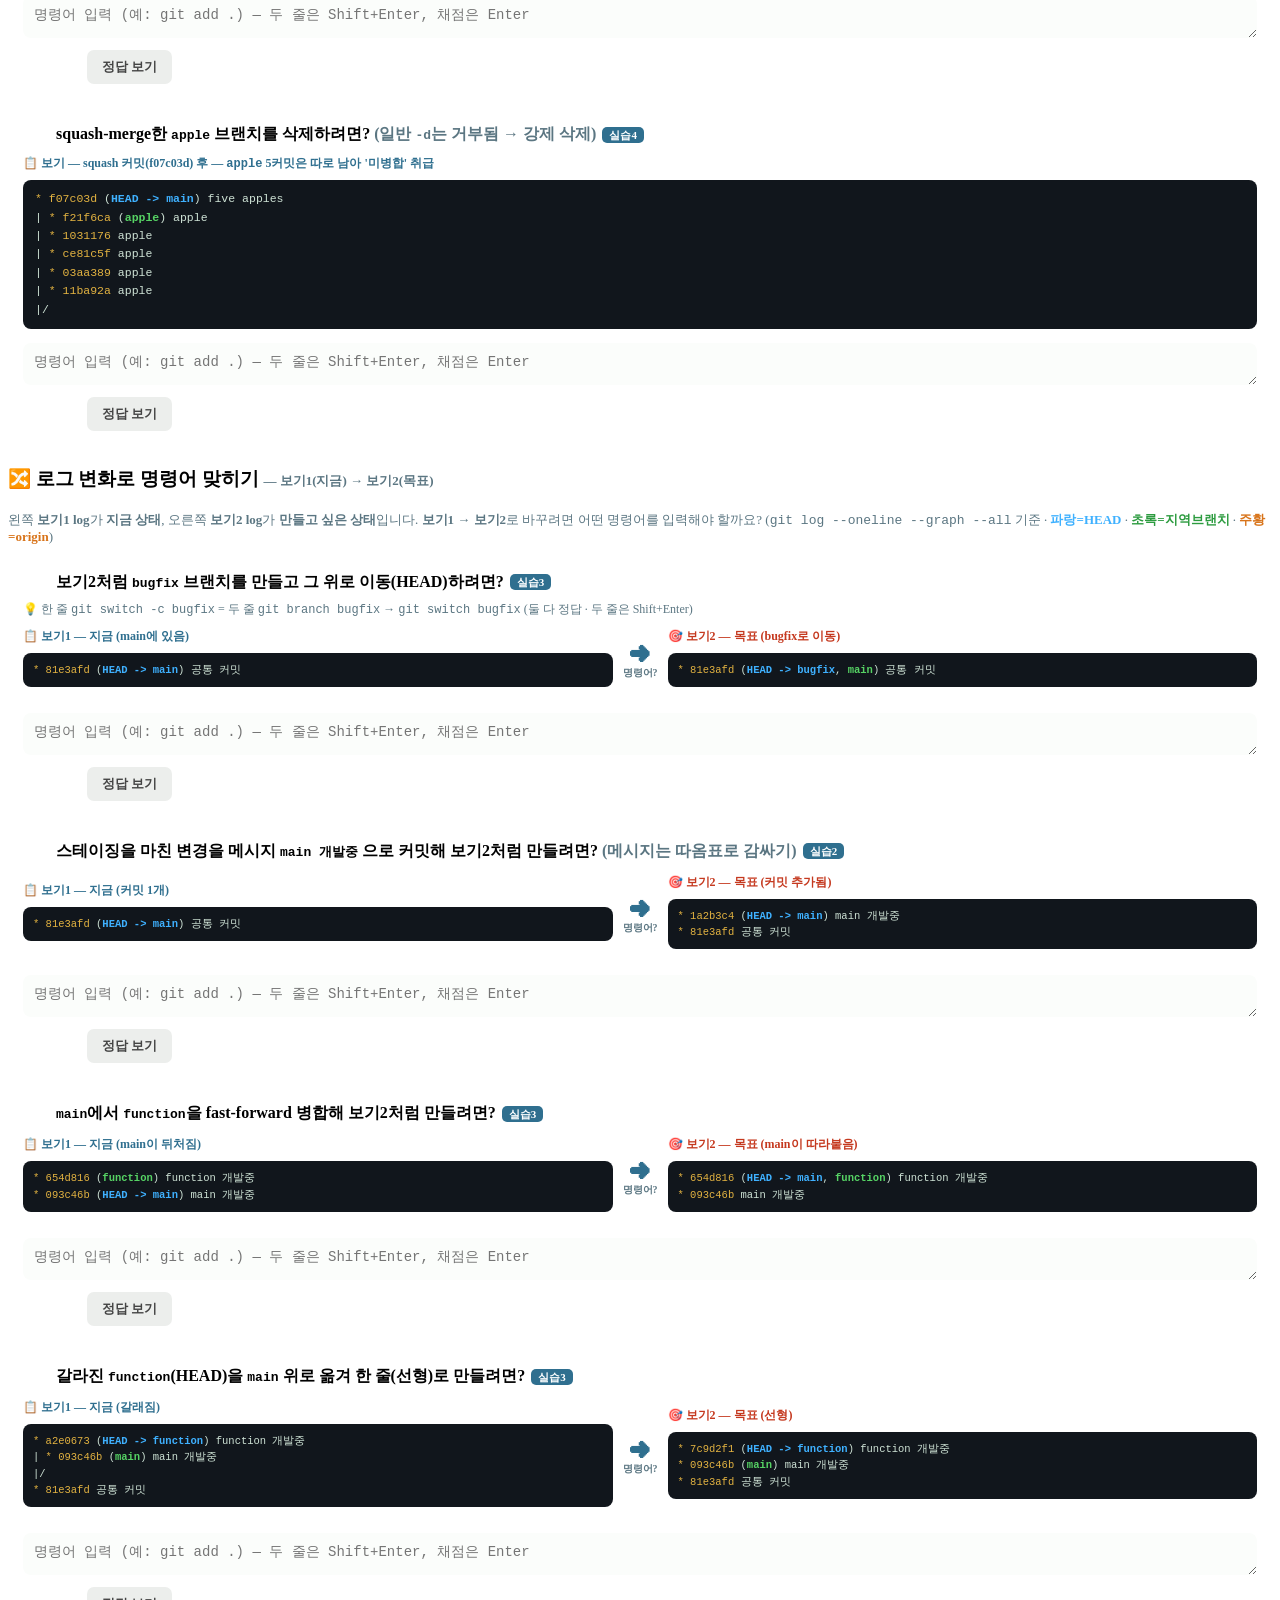
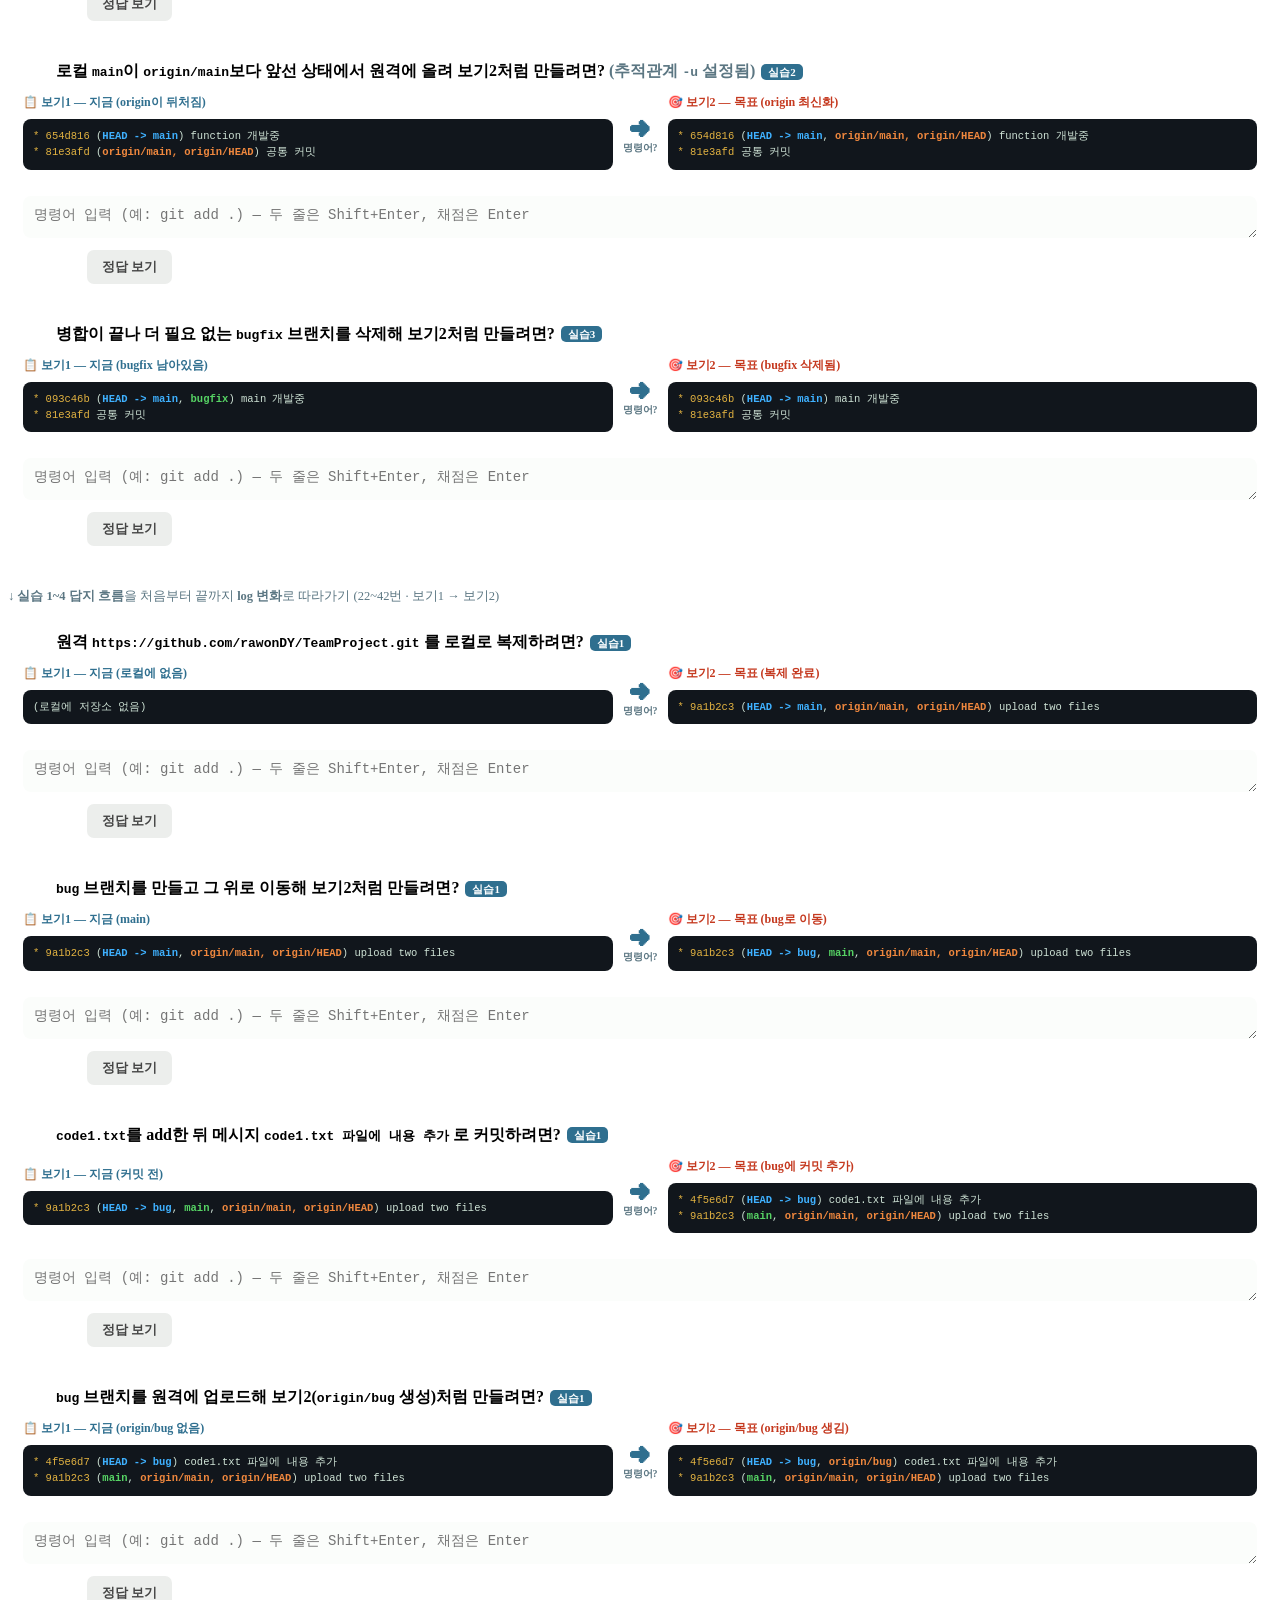
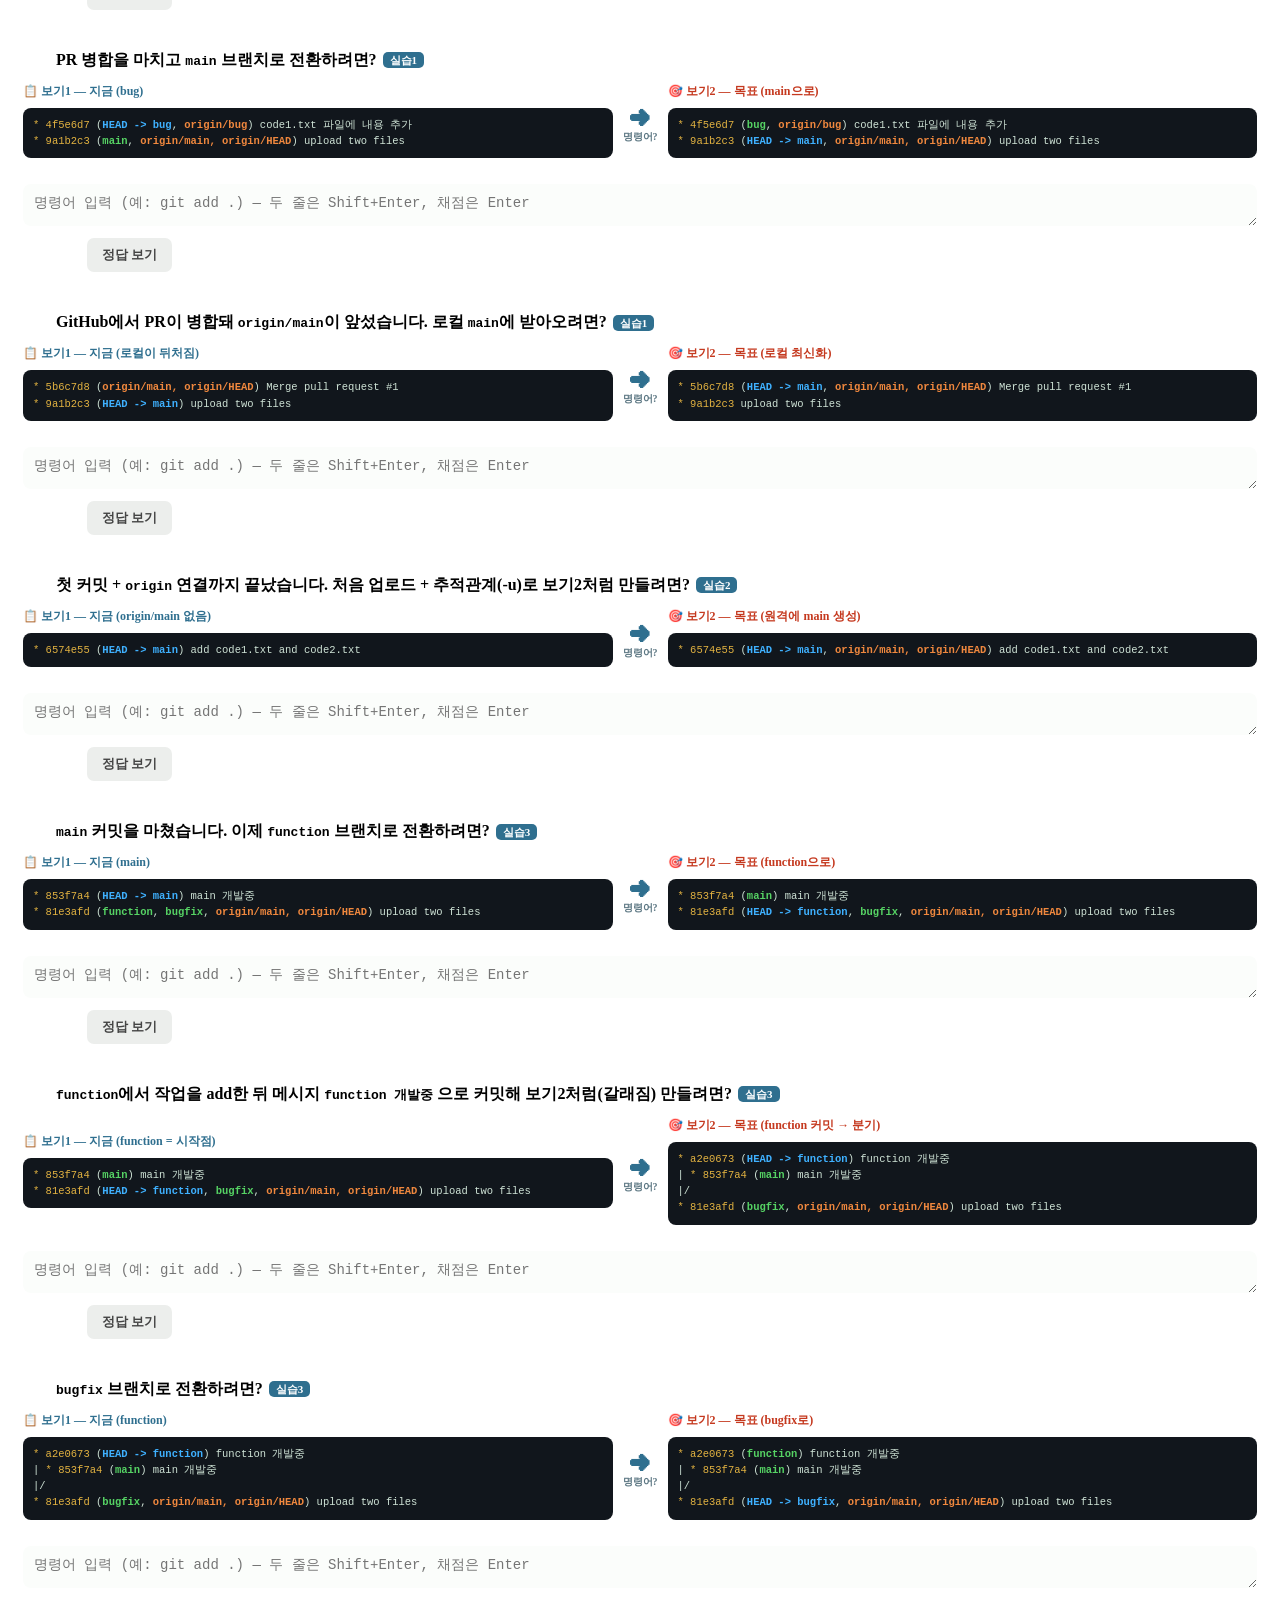
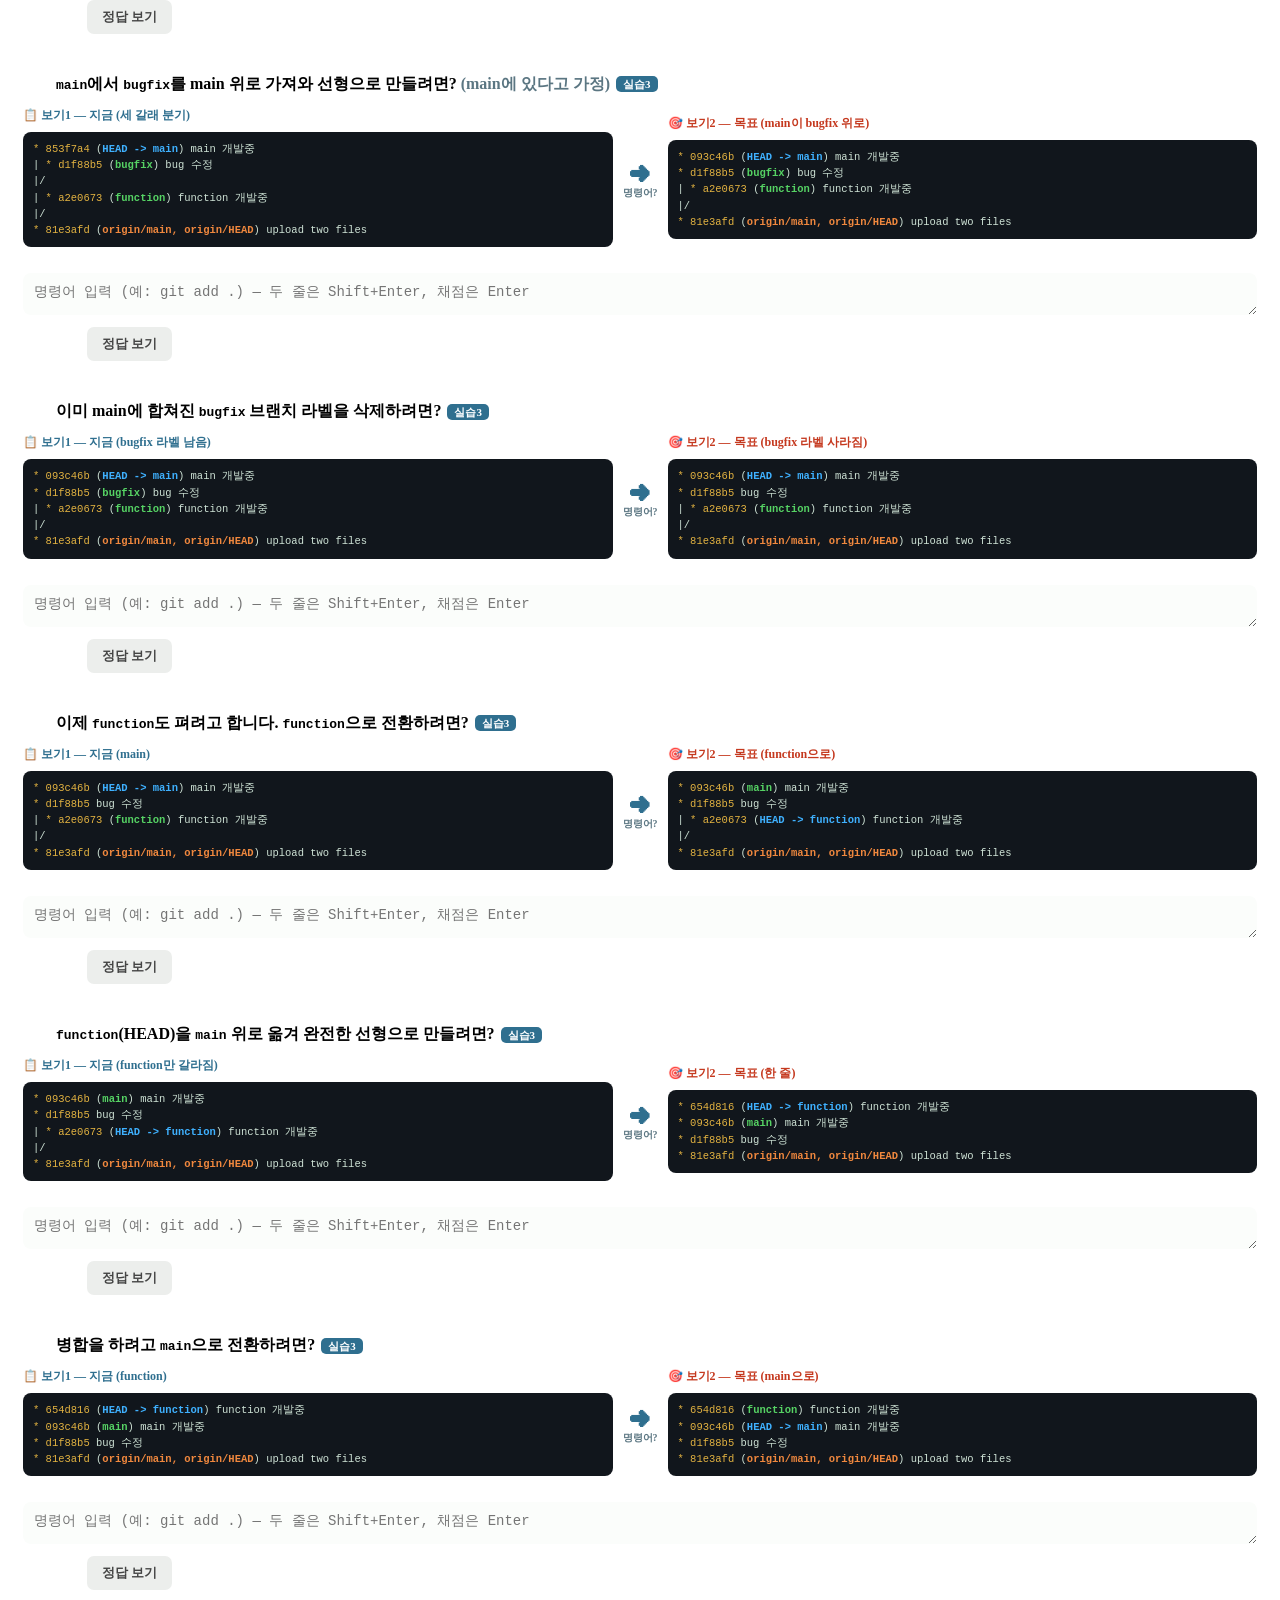
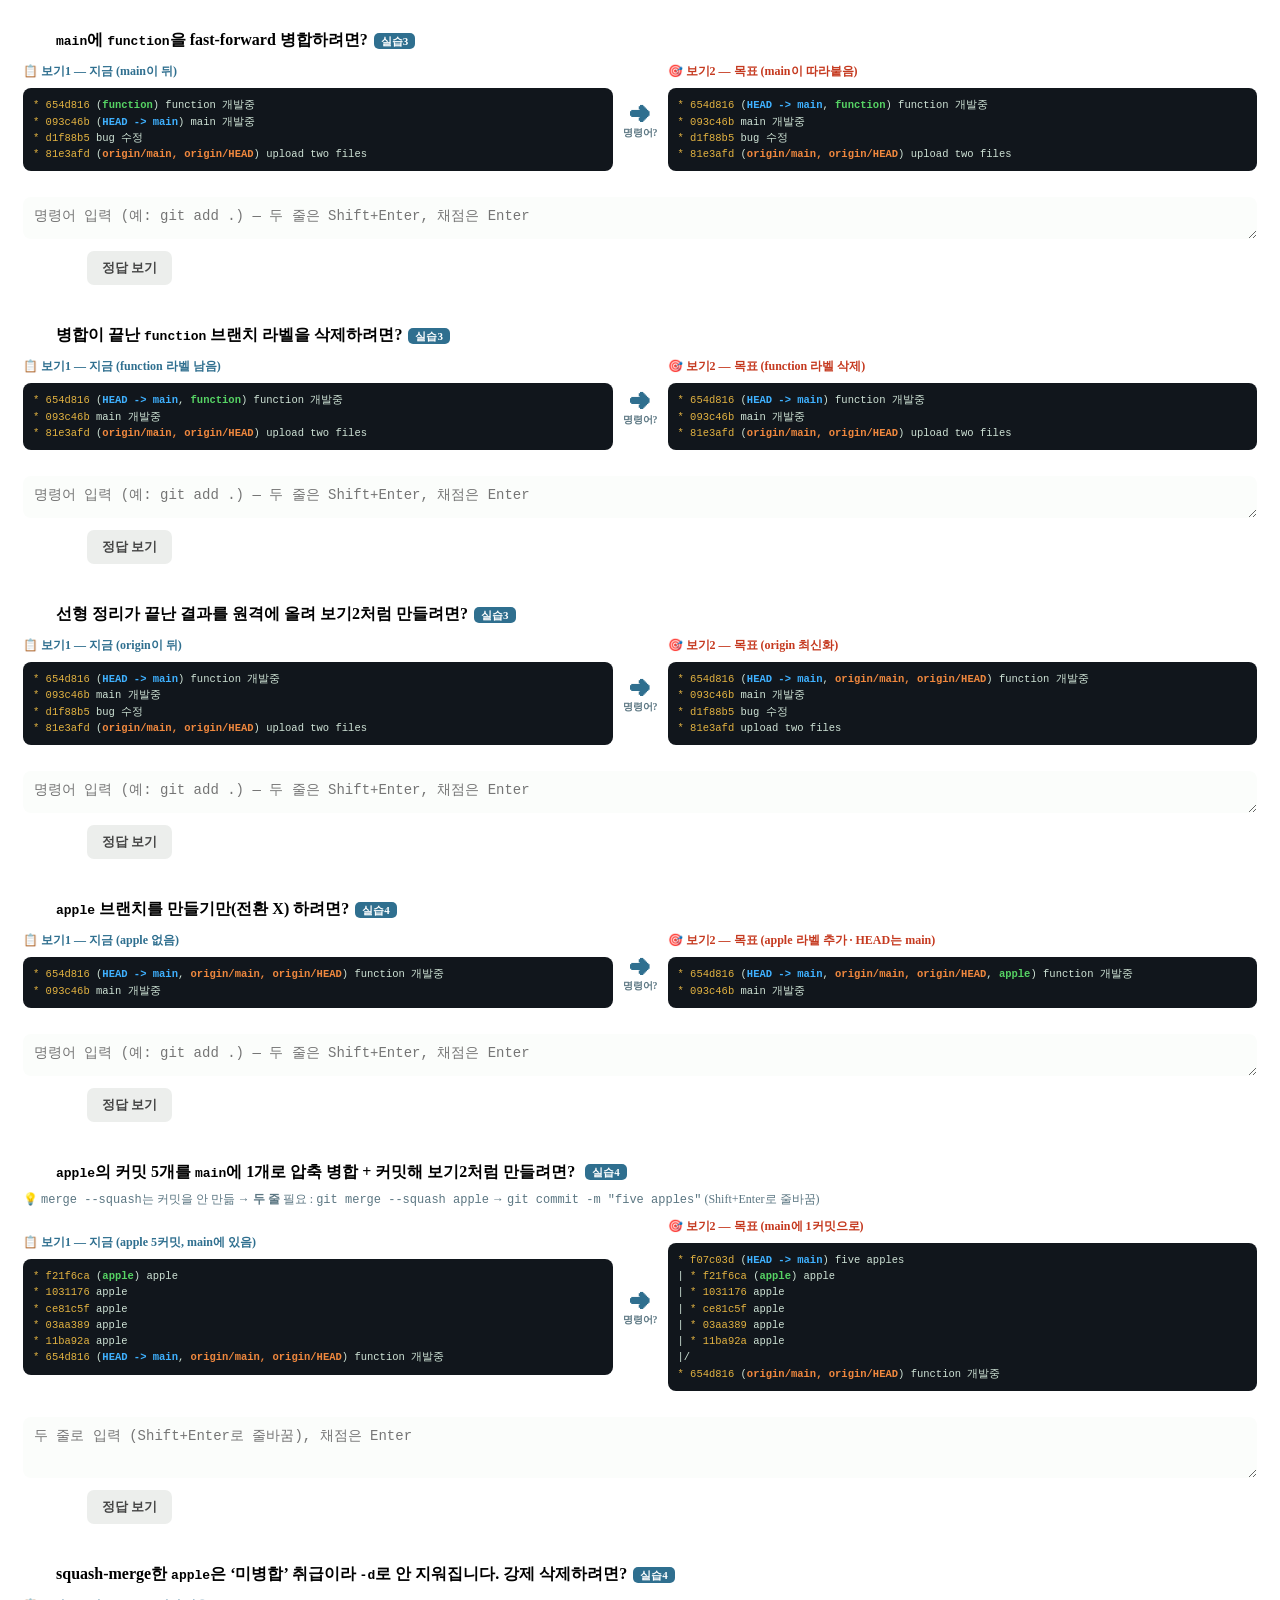
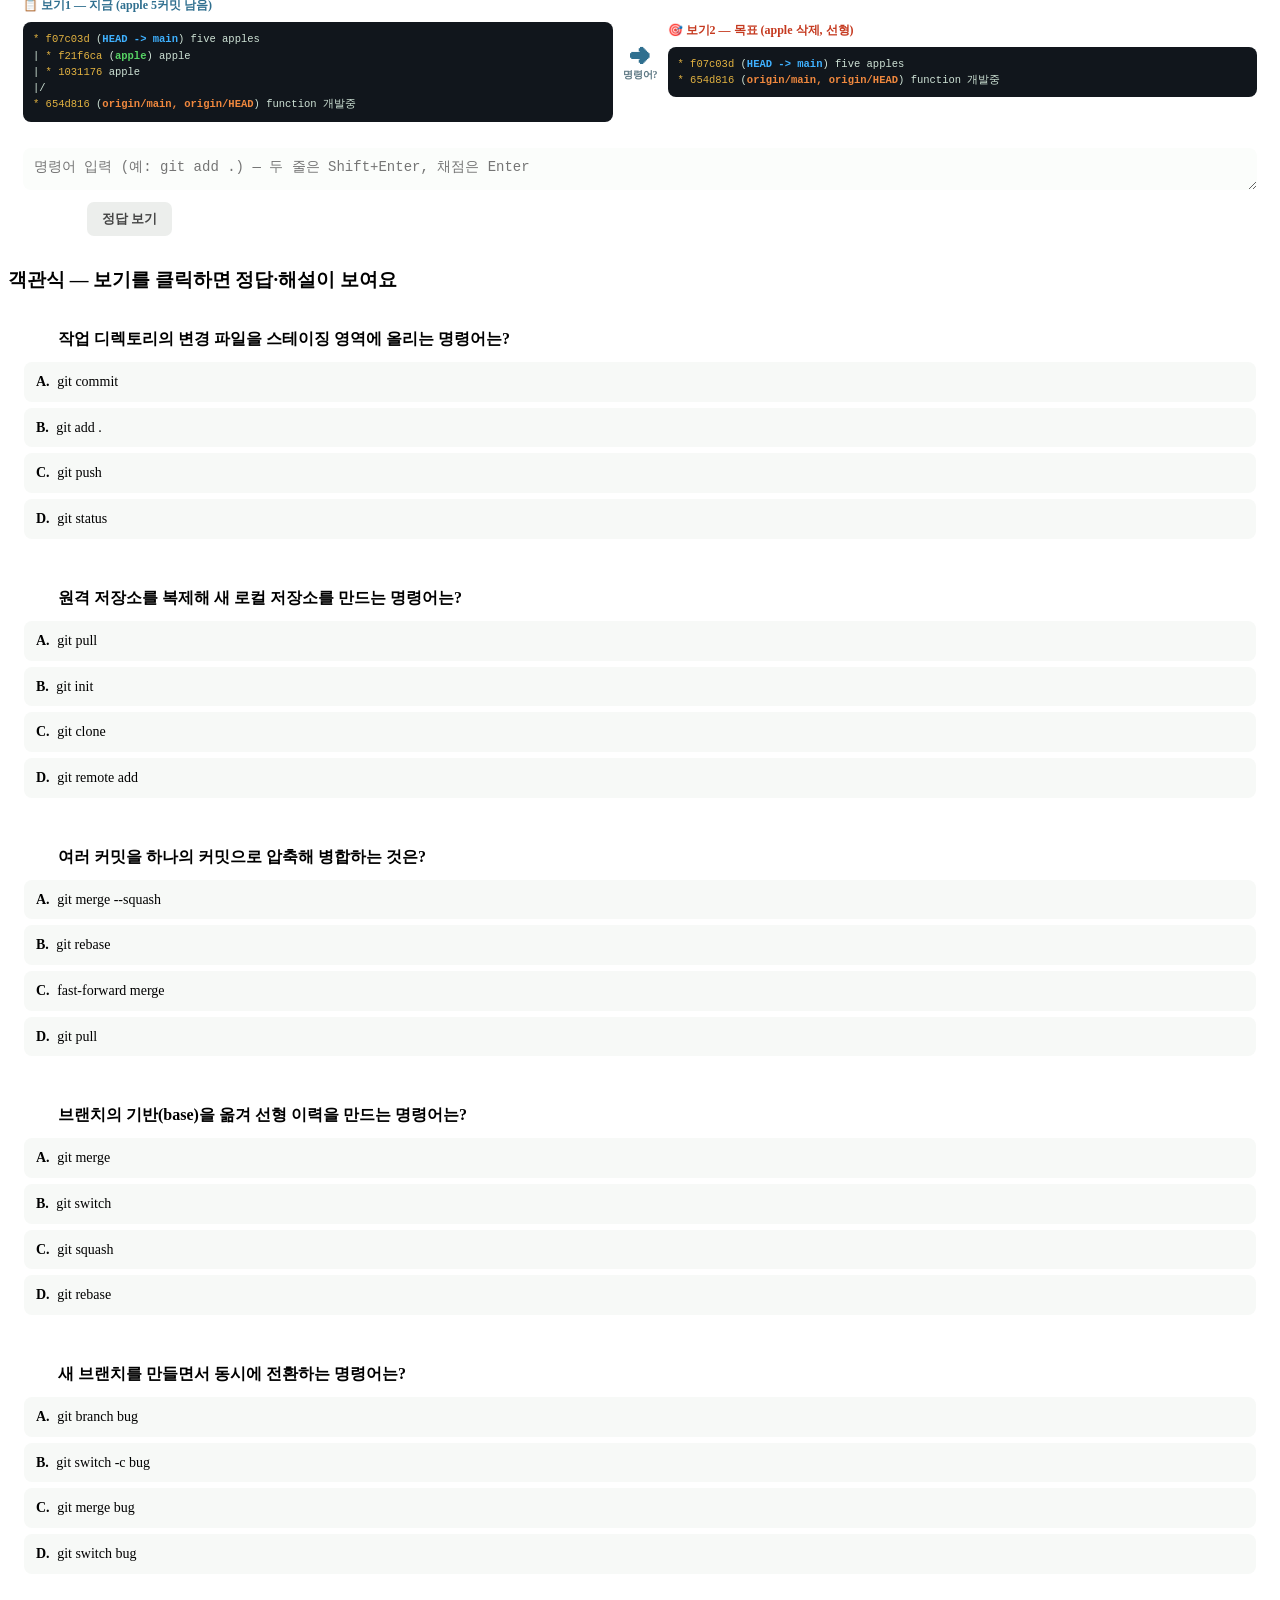
==== commit 68b99556: "SW(Git): 명령어 레퍼런스 — 명령어 클릭 시 사용 예시(입력+출력/log) 팝업 추가 - #cmd 표 첫 칸 명령어를 클릭하면 실제 실행 예시(입력+출력/log)가 모달로 " ====
--- a/SW개발도구활용.html
+++ b/SW개발도구활용.html
@@ -108,6 +108,7 @@
         .lqlog .hd { color:#3fb1ff; font-weight:700; }   /* HEAD -> */
         .lqlog .br { color:#56d364; font-weight:700; }   /* 지역 브랜치 */
         .lqlog .rm { color:#f0883e; font-weight:700; }   /* origin/원격 */
+        .lqpair .lqlog { font-size:10.5px; line-height:1.55; padding:9px 10px; }  /* 2단 비교는 더 작게(가로 잘림 최소화) */
         .lqarrow { font-weight:900; color:#2f6f8f; font-size:20px; text-align:center; line-height:1.2; }
         .lqarrow small { display:block; font-size:10px; color:#5b7682; font-weight:700; }
 
@@ -129,6 +130,22 @@
         .cmdq-fb.ok { color:#176c3a; } .cmdq-fb.no { color:#a32f2b; }
         .cmdq-fb code { background:#11161c; color:#dff5e6; border-radius:5px; padding:2px 7px; font-family:Consolas,"D2Coding",monospace; }
         #cmdq-score { font-weight:800; color:var(--main); margin:4px 0 12px; }
+
+        /* 명령어 클릭 → 사용 예시 팝업 */
+        #cmd code.cmdex { cursor:pointer; border-bottom:1.5px dashed #2f6f8f; }
+        #cmd code.cmdex:hover { background:#dcebf5; }
+        #cmd code.cmdex::after { content:"\1F50D"; font-size:.78em; margin-left:3px; opacity:.55; }
+        .cmdex-hint { font-size:13px; color:#1d3a48; background:#eaf4f8; border-left:4px solid #2f6f8f; border-radius:6px; padding:8px 12px; margin:6px 0 2px; }
+        .cmdex-ov { position:fixed; inset:0; background:rgba(10,20,16,.55); display:none; align-items:center; justify-content:center; z-index:9999; padding:18px; }
+        .cmdex-ov.open { display:flex; }
+        .cmdex-box { background:#fff; border-radius:14px; max-width:640px; width:100%; max-height:82vh; overflow:auto; box-shadow:0 14px 44px rgba(0,0,0,.32); }
+        .cmdex-hd { display:flex; align-items:center; justify-content:space-between; gap:10px; padding:13px 16px; border-bottom:1px solid var(--line); position:sticky; top:0; background:#fff; }
+        .cmdex-hd h3 { margin:0; font-size:15px; color:#1d3a48; font-family:Consolas,"D2Coding",monospace; word-break:break-all; }
+        .cmdex-x { flex:none; border:none; background:#eef3f7; color:#345; width:30px; height:30px; border-radius:8px; font-size:16px; cursor:pointer; font-weight:800; line-height:1; }
+        .cmdex-x:hover { background:#dde7ee; }
+        .cmdex-bd { padding:4px 16px 16px; }
+        .cmdex-bd .desc { font-size:13px; color:#3a4a52; margin:11px 2px 0; line-height:1.6; }
+        .cmdex-bd .desc b { color:#2f6f8f; }
     </style>
 </head>
 
@@ -205,6 +222,7 @@
 <!-- ===================== 명령어 레퍼런스 ===================== -->
 <section class="card" id="cmd">
   <h2>⌨️ 주차별 명령어 레퍼런스 (10~14주차)<span class="week chap">암기</span></h2>
+  <div class="cmdex-hint">🔍 <b>표의 명령어(점선 밑줄 🔍)를 클릭</b>하면 <b>실제 실행 예시(입력 + 출력/log)</b>가 팝업으로 떠요. 외우기 전에 “이 명령이 화면에 뭘 찍는지”를 눈으로 익히세요.</div>
   <div class="swnote">🔁 <b>우리는 <code>git checkout</code> 대신 <code>git switch</code>를 씁니다.</b>
     전환은 <code>git switch &lt;브랜치&gt;</code>, <b>생성+전환은 <code>git switch -c &lt;브랜치&gt;</code></b>
     (예전 <code>checkout -b</code>의 <code>-b</code> → switch에서는 <code>-c</code>). 13주차가 시험의 핵심이라 기본 펼침입니다.</div>
@@ -836,6 +854,395 @@
       <div class="lqcol"><div class="lqlabel b2">🎯 보기2 — 목표 (bugfix 삭제됨)</div>
         <pre class="lqlog"><span class="h">* 093c46b</span> (<span class="hd">HEAD -&gt; main</span>) main 개발중
 <span class="h">* 81e3afd</span> 공통 커밋</pre></div>
+    </div>
+    <textarea rows="1" placeholder="명령어 입력 (예: git add .) — 두 줄은 Shift+Enter, 채점은 Enter" spellcheck="false" autocomplete="off"></textarea>
+    <div class="cmdq-btns"><button class="cmdq-btn check">확인</button><button class="cmdq-btn show">정답 보기</button></div>
+    <div class="cmdq-fb"></div>
+  </div>
+
+  <p style="font-size:12.5px;color:#5b7682;margin:16px 0 8px;border-top:1px dashed var(--line);padding-top:13px;"><b>↓ 실습 1~4 답지 흐름</b>을 처음부터 끝까지 <b>log 변화</b>로 따라가기 (22~42번 · 보기1 → 보기2)</p>
+
+  <div class="cmdq" data-answer='git clone https://github.com/rawonDY/TeamProject.git|git clone <url>'>
+    <div class="cmdq-q"><span class="cmdq-no">22</span>원격 <code>https://github.com/rawonDY/TeamProject.git</code> 를 로컬로 <b>복제</b>하려면?<span class="tag">실습1</span></div>
+    <div class="lqpair">
+      <div class="lqcol"><div class="lqlabel">📋 보기1 — 지금 (로컬에 없음)</div>
+        <pre class="lqlog">(로컬에 저장소 없음)</pre></div>
+      <div class="lqarrow">➜<small>명령어?</small></div>
+      <div class="lqcol"><div class="lqlabel b2">🎯 보기2 — 목표 (복제 완료)</div>
+        <pre class="lqlog"><span class="h">* 9a1b2c3</span> (<span class="hd">HEAD -&gt; main</span>, <span class="rm">origin/main, origin/HEAD</span>) upload two files</pre></div>
+    </div>
+    <textarea rows="1" placeholder="명령어 입력 (예: git add .) — 두 줄은 Shift+Enter, 채점은 Enter" spellcheck="false" autocomplete="off"></textarea>
+    <div class="cmdq-btns"><button class="cmdq-btn check">확인</button><button class="cmdq-btn show">정답 보기</button></div>
+    <div class="cmdq-fb"></div>
+  </div>
+
+  <div class="cmdq" data-answer="git switch -c bug|git checkout -b bug|git branch bug git switch bug|git branch bug git checkout bug">
+    <div class="cmdq-q"><span class="cmdq-no">23</span><code>bug</code> 브랜치를 <b>만들고 그 위로 이동</b>해 보기2처럼 만들려면?<span class="tag">실습1</span></div>
+    <div class="lqpair">
+      <div class="lqcol"><div class="lqlabel">📋 보기1 — 지금 (main)</div>
+        <pre class="lqlog"><span class="h">* 9a1b2c3</span> (<span class="hd">HEAD -&gt; main</span>, <span class="rm">origin/main, origin/HEAD</span>) upload two files</pre></div>
+      <div class="lqarrow">➜<small>명령어?</small></div>
+      <div class="lqcol"><div class="lqlabel b2">🎯 보기2 — 목표 (bug로 이동)</div>
+        <pre class="lqlog"><span class="h">* 9a1b2c3</span> (<span class="hd">HEAD -&gt; bug</span>, <span class="br">main</span>, <span class="rm">origin/main, origin/HEAD</span>) upload two files</pre></div>
+    </div>
+    <textarea rows="1" placeholder="명령어 입력 (예: git add .) — 두 줄은 Shift+Enter, 채점은 Enter" spellcheck="false" autocomplete="off"></textarea>
+    <div class="cmdq-btns"><button class="cmdq-btn check">확인</button><button class="cmdq-btn show">정답 보기</button></div>
+    <div class="cmdq-fb"></div>
+  </div>
+
+  <div class="cmdq" data-answer='git commit -m "code1.txt 파일에 내용 추가"'>
+    <div class="cmdq-q"><span class="cmdq-no">24</span><code>code1.txt</code>를 add한 뒤 메시지 <code>code1.txt 파일에 내용 추가</code> 로 <b>커밋</b>하려면?<span class="tag">실습1</span></div>
+    <div class="lqpair">
+      <div class="lqcol"><div class="lqlabel">📋 보기1 — 지금 (커밋 전)</div>
+        <pre class="lqlog"><span class="h">* 9a1b2c3</span> (<span class="hd">HEAD -&gt; bug</span>, <span class="br">main</span>, <span class="rm">origin/main, origin/HEAD</span>) upload two files</pre></div>
+      <div class="lqarrow">➜<small>명령어?</small></div>
+      <div class="lqcol"><div class="lqlabel b2">🎯 보기2 — 목표 (bug에 커밋 추가)</div>
+        <pre class="lqlog"><span class="h">* 4f5e6d7</span> (<span class="hd">HEAD -&gt; bug</span>) code1.txt 파일에 내용 추가
+<span class="h">* 9a1b2c3</span> (<span class="br">main</span>, <span class="rm">origin/main, origin/HEAD</span>) upload two files</pre></div>
+    </div>
+    <textarea rows="1" placeholder="명령어 입력 (예: git add .) — 두 줄은 Shift+Enter, 채점은 Enter" spellcheck="false" autocomplete="off"></textarea>
+    <div class="cmdq-btns"><button class="cmdq-btn check">확인</button><button class="cmdq-btn show">정답 보기</button></div>
+    <div class="cmdq-fb"></div>
+  </div>
+
+  <div class="cmdq" data-answer="git push origin bug">
+    <div class="cmdq-q"><span class="cmdq-no">25</span><code>bug</code> 브랜치를 원격에 <b>업로드</b>해 보기2(<code>origin/bug</code> 생성)처럼 만들려면?<span class="tag">실습1</span></div>
+    <div class="lqpair">
+      <div class="lqcol"><div class="lqlabel">📋 보기1 — 지금 (origin/bug 없음)</div>
+        <pre class="lqlog"><span class="h">* 4f5e6d7</span> (<span class="hd">HEAD -&gt; bug</span>) code1.txt 파일에 내용 추가
+<span class="h">* 9a1b2c3</span> (<span class="br">main</span>, <span class="rm">origin/main, origin/HEAD</span>) upload two files</pre></div>
+      <div class="lqarrow">➜<small>명령어?</small></div>
+      <div class="lqcol"><div class="lqlabel b2">🎯 보기2 — 목표 (origin/bug 생김)</div>
+        <pre class="lqlog"><span class="h">* 4f5e6d7</span> (<span class="hd">HEAD -&gt; bug</span>, <span class="rm">origin/bug</span>) code1.txt 파일에 내용 추가
+<span class="h">* 9a1b2c3</span> (<span class="br">main</span>, <span class="rm">origin/main, origin/HEAD</span>) upload two files</pre></div>
+    </div>
+    <textarea rows="1" placeholder="명령어 입력 (예: git add .) — 두 줄은 Shift+Enter, 채점은 Enter" spellcheck="false" autocomplete="off"></textarea>
+    <div class="cmdq-btns"><button class="cmdq-btn check">확인</button><button class="cmdq-btn show">정답 보기</button></div>
+    <div class="cmdq-fb"></div>
+  </div>
+
+  <div class="cmdq" data-answer="git switch main|git checkout main">
+    <div class="cmdq-q"><span class="cmdq-no">26</span>PR 병합을 마치고 <code>main</code> 브랜치로 <b>전환</b>하려면?<span class="tag">실습1</span></div>
+    <div class="lqpair">
+      <div class="lqcol"><div class="lqlabel">📋 보기1 — 지금 (bug)</div>
+        <pre class="lqlog"><span class="h">* 4f5e6d7</span> (<span class="hd">HEAD -&gt; bug</span>, <span class="rm">origin/bug</span>) code1.txt 파일에 내용 추가
+<span class="h">* 9a1b2c3</span> (<span class="br">main</span>, <span class="rm">origin/main, origin/HEAD</span>) upload two files</pre></div>
+      <div class="lqarrow">➜<small>명령어?</small></div>
+      <div class="lqcol"><div class="lqlabel b2">🎯 보기2 — 목표 (main으로)</div>
+        <pre class="lqlog"><span class="h">* 4f5e6d7</span> (<span class="br">bug</span>, <span class="rm">origin/bug</span>) code1.txt 파일에 내용 추가
+<span class="h">* 9a1b2c3</span> (<span class="hd">HEAD -&gt; main</span>, <span class="rm">origin/main, origin/HEAD</span>) upload two files</pre></div>
+    </div>
+    <textarea rows="1" placeholder="명령어 입력 (예: git add .) — 두 줄은 Shift+Enter, 채점은 Enter" spellcheck="false" autocomplete="off"></textarea>
+    <div class="cmdq-btns"><button class="cmdq-btn check">확인</button><button class="cmdq-btn show">정답 보기</button></div>
+    <div class="cmdq-fb"></div>
+  </div>
+
+  <div class="cmdq" data-answer="git pull origin main|git pull">
+    <div class="cmdq-q"><span class="cmdq-no">27</span>GitHub에서 PR이 병합돼 <code>origin/main</code>이 앞섰습니다. 로컬 <code>main</code>에 <b>받아오려면</b>?<span class="tag">실습1</span></div>
+    <div class="lqpair">
+      <div class="lqcol"><div class="lqlabel">📋 보기1 — 지금 (로컬이 뒤처짐)</div>
+        <pre class="lqlog"><span class="h">* 5b6c7d8</span> (<span class="rm">origin/main, origin/HEAD</span>) Merge pull request #1
+<span class="h">* 9a1b2c3</span> (<span class="hd">HEAD -&gt; main</span>) upload two files</pre></div>
+      <div class="lqarrow">➜<small>명령어?</small></div>
+      <div class="lqcol"><div class="lqlabel b2">🎯 보기2 — 목표 (로컬 최신화)</div>
+        <pre class="lqlog"><span class="h">* 5b6c7d8</span> (<span class="hd">HEAD -&gt; main</span>, <span class="rm">origin/main, origin/HEAD</span>) Merge pull request #1
+<span class="h">* 9a1b2c3</span> upload two files</pre></div>
+    </div>
+    <textarea rows="1" placeholder="명령어 입력 (예: git add .) — 두 줄은 Shift+Enter, 채점은 Enter" spellcheck="false" autocomplete="off"></textarea>
+    <div class="cmdq-btns"><button class="cmdq-btn check">확인</button><button class="cmdq-btn show">정답 보기</button></div>
+    <div class="cmdq-fb"></div>
+  </div>
+
+  <div class="cmdq" data-answer="git push -u origin main">
+    <div class="cmdq-q"><span class="cmdq-no">28</span>첫 커밋 + <code>origin</code> 연결까지 끝났습니다. <b>처음 업로드 + 추적관계(-u)</b>로 보기2처럼 만들려면?<span class="tag">실습2</span></div>
+    <div class="lqpair">
+      <div class="lqcol"><div class="lqlabel">📋 보기1 — 지금 (origin/main 없음)</div>
+        <pre class="lqlog"><span class="h">* 6574e55</span> (<span class="hd">HEAD -&gt; main</span>) add code1.txt and code2.txt</pre></div>
+      <div class="lqarrow">➜<small>명령어?</small></div>
+      <div class="lqcol"><div class="lqlabel b2">🎯 보기2 — 목표 (원격에 main 생성)</div>
+        <pre class="lqlog"><span class="h">* 6574e55</span> (<span class="hd">HEAD -&gt; main</span>, <span class="rm">origin/main, origin/HEAD</span>) add code1.txt and code2.txt</pre></div>
+    </div>
+    <textarea rows="1" placeholder="명령어 입력 (예: git add .) — 두 줄은 Shift+Enter, 채점은 Enter" spellcheck="false" autocomplete="off"></textarea>
+    <div class="cmdq-btns"><button class="cmdq-btn check">확인</button><button class="cmdq-btn show">정답 보기</button></div>
+    <div class="cmdq-fb"></div>
+  </div>
+
+  <div class="cmdq" data-answer="git switch function|git checkout function">
+    <div class="cmdq-q"><span class="cmdq-no">29</span><code>main</code> 커밋을 마쳤습니다. 이제 <code>function</code> 브랜치로 <b>전환</b>하려면?<span class="tag">실습3</span></div>
+    <div class="lqpair">
+      <div class="lqcol"><div class="lqlabel">📋 보기1 — 지금 (main)</div>
+        <pre class="lqlog"><span class="h">* 853f7a4</span> (<span class="hd">HEAD -&gt; main</span>) main 개발중
+<span class="h">* 81e3afd</span> (<span class="br">function</span>, <span class="br">bugfix</span>, <span class="rm">origin/main, origin/HEAD</span>) upload two files</pre></div>
+      <div class="lqarrow">➜<small>명령어?</small></div>
+      <div class="lqcol"><div class="lqlabel b2">🎯 보기2 — 목표 (function으로)</div>
+        <pre class="lqlog"><span class="h">* 853f7a4</span> (<span class="br">main</span>) main 개발중
+<span class="h">* 81e3afd</span> (<span class="hd">HEAD -&gt; function</span>, <span class="br">bugfix</span>, <span class="rm">origin/main, origin/HEAD</span>) upload two files</pre></div>
+    </div>
+    <textarea rows="1" placeholder="명령어 입력 (예: git add .) — 두 줄은 Shift+Enter, 채점은 Enter" spellcheck="false" autocomplete="off"></textarea>
+    <div class="cmdq-btns"><button class="cmdq-btn check">확인</button><button class="cmdq-btn show">정답 보기</button></div>
+    <div class="cmdq-fb"></div>
+  </div>
+
+  <div class="cmdq" data-answer='git commit -m "function 개발중"'>
+    <div class="cmdq-q"><span class="cmdq-no">30</span><code>function</code>에서 작업을 add한 뒤 메시지 <code>function 개발중</code> 으로 <b>커밋</b>해 보기2처럼(갈래짐) 만들려면?<span class="tag">실습3</span></div>
+    <div class="lqpair">
+      <div class="lqcol"><div class="lqlabel">📋 보기1 — 지금 (function = 시작점)</div>
+        <pre class="lqlog"><span class="h">* 853f7a4</span> (<span class="br">main</span>) main 개발중
+<span class="h">* 81e3afd</span> (<span class="hd">HEAD -&gt; function</span>, <span class="br">bugfix</span>, <span class="rm">origin/main, origin/HEAD</span>) upload two files</pre></div>
+      <div class="lqarrow">➜<small>명령어?</small></div>
+      <div class="lqcol"><div class="lqlabel b2">🎯 보기2 — 목표 (function 커밋 → 분기)</div>
+        <pre class="lqlog"><span class="h">* a2e0673</span> (<span class="hd">HEAD -&gt; function</span>) function 개발중
+| <span class="h">* 853f7a4</span> (<span class="br">main</span>) main 개발중
+|/
+<span class="h">* 81e3afd</span> (<span class="br">bugfix</span>, <span class="rm">origin/main, origin/HEAD</span>) upload two files</pre></div>
+    </div>
+    <textarea rows="1" placeholder="명령어 입력 (예: git add .) — 두 줄은 Shift+Enter, 채점은 Enter" spellcheck="false" autocomplete="off"></textarea>
+    <div class="cmdq-btns"><button class="cmdq-btn check">확인</button><button class="cmdq-btn show">정답 보기</button></div>
+    <div class="cmdq-fb"></div>
+  </div>
+
+  <div class="cmdq" data-answer="git switch bugfix|git checkout bugfix">
+    <div class="cmdq-q"><span class="cmdq-no">31</span><code>bugfix</code> 브랜치로 <b>전환</b>하려면?<span class="tag">실습3</span></div>
+    <div class="lqpair">
+      <div class="lqcol"><div class="lqlabel">📋 보기1 — 지금 (function)</div>
+        <pre class="lqlog"><span class="h">* a2e0673</span> (<span class="hd">HEAD -&gt; function</span>) function 개발중
+| <span class="h">* 853f7a4</span> (<span class="br">main</span>) main 개발중
+|/
+<span class="h">* 81e3afd</span> (<span class="br">bugfix</span>, <span class="rm">origin/main, origin/HEAD</span>) upload two files</pre></div>
+      <div class="lqarrow">➜<small>명령어?</small></div>
+      <div class="lqcol"><div class="lqlabel b2">🎯 보기2 — 목표 (bugfix로)</div>
+        <pre class="lqlog"><span class="h">* a2e0673</span> (<span class="br">function</span>) function 개발중
+| <span class="h">* 853f7a4</span> (<span class="br">main</span>) main 개발중
+|/
+<span class="h">* 81e3afd</span> (<span class="hd">HEAD -&gt; bugfix</span>, <span class="rm">origin/main, origin/HEAD</span>) upload two files</pre></div>
+    </div>
+    <textarea rows="1" placeholder="명령어 입력 (예: git add .) — 두 줄은 Shift+Enter, 채점은 Enter" spellcheck="false" autocomplete="off"></textarea>
+    <div class="cmdq-btns"><button class="cmdq-btn check">확인</button><button class="cmdq-btn show">정답 보기</button></div>
+    <div class="cmdq-fb"></div>
+  </div>
+
+  <div class="cmdq" data-answer="git rebase bugfix">
+    <div class="cmdq-q"><span class="cmdq-no">32</span><code>main</code>에서 <code>bugfix</code>를 main 위로 가져와 <b>선형</b>으로 만들려면? <span style="color:#5b7682;">(main에 있다고 가정)</span><span class="tag">실습3</span></div>
+    <div class="lqpair">
+      <div class="lqcol"><div class="lqlabel">📋 보기1 — 지금 (세 갈래 분기)</div>
+        <pre class="lqlog"><span class="h">* 853f7a4</span> (<span class="hd">HEAD -&gt; main</span>) main 개발중
+| <span class="h">* d1f88b5</span> (<span class="br">bugfix</span>) bug 수정
+|/
+| <span class="h">* a2e0673</span> (<span class="br">function</span>) function 개발중
+|/
+<span class="h">* 81e3afd</span> (<span class="rm">origin/main, origin/HEAD</span>) upload two files</pre></div>
+      <div class="lqarrow">➜<small>명령어?</small></div>
+      <div class="lqcol"><div class="lqlabel b2">🎯 보기2 — 목표 (main이 bugfix 위로)</div>
+        <pre class="lqlog"><span class="h">* 093c46b</span> (<span class="hd">HEAD -&gt; main</span>) main 개발중
+<span class="h">* d1f88b5</span> (<span class="br">bugfix</span>) bug 수정
+| <span class="h">* a2e0673</span> (<span class="br">function</span>) function 개발중
+|/
+<span class="h">* 81e3afd</span> (<span class="rm">origin/main, origin/HEAD</span>) upload two files</pre></div>
+    </div>
+    <textarea rows="1" placeholder="명령어 입력 (예: git add .) — 두 줄은 Shift+Enter, 채점은 Enter" spellcheck="false" autocomplete="off"></textarea>
+    <div class="cmdq-btns"><button class="cmdq-btn check">확인</button><button class="cmdq-btn show">정답 보기</button></div>
+    <div class="cmdq-fb"></div>
+  </div>
+
+  <div class="cmdq" data-answer="git branch -d bugfix|git branch -D bugfix">
+    <div class="cmdq-q"><span class="cmdq-no">33</span>이미 main에 합쳐진 <code>bugfix</code> 브랜치 라벨을 <b>삭제</b>하려면?<span class="tag">실습3</span></div>
+    <div class="lqpair">
+      <div class="lqcol"><div class="lqlabel">📋 보기1 — 지금 (bugfix 라벨 남음)</div>
+        <pre class="lqlog"><span class="h">* 093c46b</span> (<span class="hd">HEAD -&gt; main</span>) main 개발중
+<span class="h">* d1f88b5</span> (<span class="br">bugfix</span>) bug 수정
+| <span class="h">* a2e0673</span> (<span class="br">function</span>) function 개발중
+|/
+<span class="h">* 81e3afd</span> (<span class="rm">origin/main, origin/HEAD</span>) upload two files</pre></div>
+      <div class="lqarrow">➜<small>명령어?</small></div>
+      <div class="lqcol"><div class="lqlabel b2">🎯 보기2 — 목표 (bugfix 라벨 사라짐)</div>
+        <pre class="lqlog"><span class="h">* 093c46b</span> (<span class="hd">HEAD -&gt; main</span>) main 개발중
+<span class="h">* d1f88b5</span> bug 수정
+| <span class="h">* a2e0673</span> (<span class="br">function</span>) function 개발중
+|/
+<span class="h">* 81e3afd</span> (<span class="rm">origin/main, origin/HEAD</span>) upload two files</pre></div>
+    </div>
+    <textarea rows="1" placeholder="명령어 입력 (예: git add .) — 두 줄은 Shift+Enter, 채점은 Enter" spellcheck="false" autocomplete="off"></textarea>
+    <div class="cmdq-btns"><button class="cmdq-btn check">확인</button><button class="cmdq-btn show">정답 보기</button></div>
+    <div class="cmdq-fb"></div>
+  </div>
+
+  <div class="cmdq" data-answer="git switch function|git checkout function">
+    <div class="cmdq-q"><span class="cmdq-no">34</span>이제 <code>function</code>도 펴려고 합니다. <code>function</code>으로 <b>전환</b>하려면?<span class="tag">실습3</span></div>
+    <div class="lqpair">
+      <div class="lqcol"><div class="lqlabel">📋 보기1 — 지금 (main)</div>
+        <pre class="lqlog"><span class="h">* 093c46b</span> (<span class="hd">HEAD -&gt; main</span>) main 개발중
+<span class="h">* d1f88b5</span> bug 수정
+| <span class="h">* a2e0673</span> (<span class="br">function</span>) function 개발중
+|/
+<span class="h">* 81e3afd</span> (<span class="rm">origin/main, origin/HEAD</span>) upload two files</pre></div>
+      <div class="lqarrow">➜<small>명령어?</small></div>
+      <div class="lqcol"><div class="lqlabel b2">🎯 보기2 — 목표 (function으로)</div>
+        <pre class="lqlog"><span class="h">* 093c46b</span> (<span class="br">main</span>) main 개발중
+<span class="h">* d1f88b5</span> bug 수정
+| <span class="h">* a2e0673</span> (<span class="hd">HEAD -&gt; function</span>) function 개발중
+|/
+<span class="h">* 81e3afd</span> (<span class="rm">origin/main, origin/HEAD</span>) upload two files</pre></div>
+    </div>
+    <textarea rows="1" placeholder="명령어 입력 (예: git add .) — 두 줄은 Shift+Enter, 채점은 Enter" spellcheck="false" autocomplete="off"></textarea>
+    <div class="cmdq-btns"><button class="cmdq-btn check">확인</button><button class="cmdq-btn show">정답 보기</button></div>
+    <div class="cmdq-fb"></div>
+  </div>
+
+  <div class="cmdq" data-answer="git rebase main">
+    <div class="cmdq-q"><span class="cmdq-no">35</span><code>function</code>(HEAD)을 <code>main</code> 위로 옮겨 <b>완전한 선형</b>으로 만들려면?<span class="tag">실습3</span></div>
+    <div class="lqpair">
+      <div class="lqcol"><div class="lqlabel">📋 보기1 — 지금 (function만 갈라짐)</div>
+        <pre class="lqlog"><span class="h">* 093c46b</span> (<span class="br">main</span>) main 개발중
+<span class="h">* d1f88b5</span> bug 수정
+| <span class="h">* a2e0673</span> (<span class="hd">HEAD -&gt; function</span>) function 개발중
+|/
+<span class="h">* 81e3afd</span> (<span class="rm">origin/main, origin/HEAD</span>) upload two files</pre></div>
+      <div class="lqarrow">➜<small>명령어?</small></div>
+      <div class="lqcol"><div class="lqlabel b2">🎯 보기2 — 목표 (한 줄)</div>
+        <pre class="lqlog"><span class="h">* 654d816</span> (<span class="hd">HEAD -&gt; function</span>) function 개발중
+<span class="h">* 093c46b</span> (<span class="br">main</span>) main 개발중
+<span class="h">* d1f88b5</span> bug 수정
+<span class="h">* 81e3afd</span> (<span class="rm">origin/main, origin/HEAD</span>) upload two files</pre></div>
+    </div>
+    <textarea rows="1" placeholder="명령어 입력 (예: git add .) — 두 줄은 Shift+Enter, 채점은 Enter" spellcheck="false" autocomplete="off"></textarea>
+    <div class="cmdq-btns"><button class="cmdq-btn check">확인</button><button class="cmdq-btn show">정답 보기</button></div>
+    <div class="cmdq-fb"></div>
+  </div>
+
+  <div class="cmdq" data-answer="git switch main|git checkout main">
+    <div class="cmdq-q"><span class="cmdq-no">36</span>병합을 하려고 <code>main</code>으로 <b>전환</b>하려면?<span class="tag">실습3</span></div>
+    <div class="lqpair">
+      <div class="lqcol"><div class="lqlabel">📋 보기1 — 지금 (function)</div>
+        <pre class="lqlog"><span class="h">* 654d816</span> (<span class="hd">HEAD -&gt; function</span>) function 개발중
+<span class="h">* 093c46b</span> (<span class="br">main</span>) main 개발중
+<span class="h">* d1f88b5</span> bug 수정
+<span class="h">* 81e3afd</span> (<span class="rm">origin/main, origin/HEAD</span>) upload two files</pre></div>
+      <div class="lqarrow">➜<small>명령어?</small></div>
+      <div class="lqcol"><div class="lqlabel b2">🎯 보기2 — 목표 (main으로)</div>
+        <pre class="lqlog"><span class="h">* 654d816</span> (<span class="br">function</span>) function 개발중
+<span class="h">* 093c46b</span> (<span class="hd">HEAD -&gt; main</span>) main 개발중
+<span class="h">* d1f88b5</span> bug 수정
+<span class="h">* 81e3afd</span> (<span class="rm">origin/main, origin/HEAD</span>) upload two files</pre></div>
+    </div>
+    <textarea rows="1" placeholder="명령어 입력 (예: git add .) — 두 줄은 Shift+Enter, 채점은 Enter" spellcheck="false" autocomplete="off"></textarea>
+    <div class="cmdq-btns"><button class="cmdq-btn check">확인</button><button class="cmdq-btn show">정답 보기</button></div>
+    <div class="cmdq-fb"></div>
+  </div>
+
+  <div class="cmdq" data-answer="git merge function">
+    <div class="cmdq-q"><span class="cmdq-no">37</span><code>main</code>에 <code>function</code>을 <b>fast-forward 병합</b>하려면?<span class="tag">실습3</span></div>
+    <div class="lqpair">
+      <div class="lqcol"><div class="lqlabel">📋 보기1 — 지금 (main이 뒤)</div>
+        <pre class="lqlog"><span class="h">* 654d816</span> (<span class="br">function</span>) function 개발중
+<span class="h">* 093c46b</span> (<span class="hd">HEAD -&gt; main</span>) main 개발중
+<span class="h">* d1f88b5</span> bug 수정
+<span class="h">* 81e3afd</span> (<span class="rm">origin/main, origin/HEAD</span>) upload two files</pre></div>
+      <div class="lqarrow">➜<small>명령어?</small></div>
+      <div class="lqcol"><div class="lqlabel b2">🎯 보기2 — 목표 (main이 따라붙음)</div>
+        <pre class="lqlog"><span class="h">* 654d816</span> (<span class="hd">HEAD -&gt; main</span>, <span class="br">function</span>) function 개발중
+<span class="h">* 093c46b</span> main 개발중
+<span class="h">* d1f88b5</span> bug 수정
+<span class="h">* 81e3afd</span> (<span class="rm">origin/main, origin/HEAD</span>) upload two files</pre></div>
+    </div>
+    <textarea rows="1" placeholder="명령어 입력 (예: git add .) — 두 줄은 Shift+Enter, 채점은 Enter" spellcheck="false" autocomplete="off"></textarea>
+    <div class="cmdq-btns"><button class="cmdq-btn check">확인</button><button class="cmdq-btn show">정답 보기</button></div>
+    <div class="cmdq-fb"></div>
+  </div>
+
+  <div class="cmdq" data-answer="git branch -d function|git branch -D function">
+    <div class="cmdq-q"><span class="cmdq-no">38</span>병합이 끝난 <code>function</code> 브랜치 라벨을 <b>삭제</b>하려면?<span class="tag">실습3</span></div>
+    <div class="lqpair">
+      <div class="lqcol"><div class="lqlabel">📋 보기1 — 지금 (function 라벨 남음)</div>
+        <pre class="lqlog"><span class="h">* 654d816</span> (<span class="hd">HEAD -&gt; main</span>, <span class="br">function</span>) function 개발중
+<span class="h">* 093c46b</span> main 개발중
+<span class="h">* 81e3afd</span> (<span class="rm">origin/main, origin/HEAD</span>) upload two files</pre></div>
+      <div class="lqarrow">➜<small>명령어?</small></div>
+      <div class="lqcol"><div class="lqlabel b2">🎯 보기2 — 목표 (function 라벨 삭제)</div>
+        <pre class="lqlog"><span class="h">* 654d816</span> (<span class="hd">HEAD -&gt; main</span>) function 개발중
+<span class="h">* 093c46b</span> main 개발중
+<span class="h">* 81e3afd</span> (<span class="rm">origin/main, origin/HEAD</span>) upload two files</pre></div>
+    </div>
+    <textarea rows="1" placeholder="명령어 입력 (예: git add .) — 두 줄은 Shift+Enter, 채점은 Enter" spellcheck="false" autocomplete="off"></textarea>
+    <div class="cmdq-btns"><button class="cmdq-btn check">확인</button><button class="cmdq-btn show">정답 보기</button></div>
+    <div class="cmdq-fb"></div>
+  </div>
+
+  <div class="cmdq" data-answer="git push|git push origin main">
+    <div class="cmdq-q"><span class="cmdq-no">39</span>선형 정리가 끝난 결과를 <b>원격에 올려</b> 보기2처럼 만들려면?<span class="tag">실습3</span></div>
+    <div class="lqpair">
+      <div class="lqcol"><div class="lqlabel">📋 보기1 — 지금 (origin이 뒤)</div>
+        <pre class="lqlog"><span class="h">* 654d816</span> (<span class="hd">HEAD -&gt; main</span>) function 개발중
+<span class="h">* 093c46b</span> main 개발중
+<span class="h">* d1f88b5</span> bug 수정
+<span class="h">* 81e3afd</span> (<span class="rm">origin/main, origin/HEAD</span>) upload two files</pre></div>
+      <div class="lqarrow">➜<small>명령어?</small></div>
+      <div class="lqcol"><div class="lqlabel b2">🎯 보기2 — 목표 (origin 최신화)</div>
+        <pre class="lqlog"><span class="h">* 654d816</span> (<span class="hd">HEAD -&gt; main</span>, <span class="rm">origin/main, origin/HEAD</span>) function 개발중
+<span class="h">* 093c46b</span> main 개발중
+<span class="h">* d1f88b5</span> bug 수정
+<span class="h">* 81e3afd</span> upload two files</pre></div>
+    </div>
+    <textarea rows="1" placeholder="명령어 입력 (예: git add .) — 두 줄은 Shift+Enter, 채점은 Enter" spellcheck="false" autocomplete="off"></textarea>
+    <div class="cmdq-btns"><button class="cmdq-btn check">확인</button><button class="cmdq-btn show">정답 보기</button></div>
+    <div class="cmdq-fb"></div>
+  </div>
+
+  <div class="cmdq" data-answer="git branch apple">
+    <div class="cmdq-q"><span class="cmdq-no">40</span><code>apple</code> 브랜치를 <b>만들기만</b>(전환 X) 하려면?<span class="tag">실습4</span></div>
+    <div class="lqpair">
+      <div class="lqcol"><div class="lqlabel">📋 보기1 — 지금 (apple 없음)</div>
+        <pre class="lqlog"><span class="h">* 654d816</span> (<span class="hd">HEAD -&gt; main</span>, <span class="rm">origin/main, origin/HEAD</span>) function 개발중
+<span class="h">* 093c46b</span> main 개발중</pre></div>
+      <div class="lqarrow">➜<small>명령어?</small></div>
+      <div class="lqcol"><div class="lqlabel b2">🎯 보기2 — 목표 (apple 라벨 추가 · HEAD는 main)</div>
+        <pre class="lqlog"><span class="h">* 654d816</span> (<span class="hd">HEAD -&gt; main</span>, <span class="rm">origin/main, origin/HEAD</span>, <span class="br">apple</span>) function 개발중
+<span class="h">* 093c46b</span> main 개발중</pre></div>
+    </div>
+    <textarea rows="1" placeholder="명령어 입력 (예: git add .) — 두 줄은 Shift+Enter, 채점은 Enter" spellcheck="false" autocomplete="off"></textarea>
+    <div class="cmdq-btns"><button class="cmdq-btn check">확인</button><button class="cmdq-btn show">정답 보기</button></div>
+    <div class="cmdq-fb"></div>
+  </div>
+
+  <div class="cmdq" data-answer='git merge --squash apple git commit -m "five apples"'>
+    <div class="cmdq-q"><span class="cmdq-no">41</span><code>apple</code>의 커밋 5개를 <code>main</code>에 <b>1개로 압축 병합 + 커밋</b>해 보기2처럼 만들려면? <span class="tag">실습4</span></div>
+    <div style="font-size:12px;color:#5b7682;margin:-2px 0 2px;">💡 <code>merge --squash</code>는 커밋을 안 만듦 → <b>두 줄</b> 필요 : <code>git merge --squash apple</code> → <code>git commit -m "five apples"</code> (Shift+Enter로 줄바꿈)</div>
+    <div class="lqpair">
+      <div class="lqcol"><div class="lqlabel">📋 보기1 — 지금 (apple 5커밋, main에 있음)</div>
+        <pre class="lqlog"><span class="h">* f21f6ca</span> (<span class="br">apple</span>) apple
+<span class="h">* 1031176</span> apple
+<span class="h">* ce81c5f</span> apple
+<span class="h">* 03aa389</span> apple
+<span class="h">* 11ba92a</span> apple
+<span class="h">* 654d816</span> (<span class="hd">HEAD -&gt; main</span>, <span class="rm">origin/main, origin/HEAD</span>) function 개발중</pre></div>
+      <div class="lqarrow">➜<small>명령어?</small></div>
+      <div class="lqcol"><div class="lqlabel b2">🎯 보기2 — 목표 (main에 1커밋으로)</div>
+        <pre class="lqlog"><span class="h">* f07c03d</span> (<span class="hd">HEAD -&gt; main</span>) five apples
+| <span class="h">* f21f6ca</span> (<span class="br">apple</span>) apple
+| <span class="h">* 1031176</span> apple
+| <span class="h">* ce81c5f</span> apple
+| <span class="h">* 03aa389</span> apple
+| <span class="h">* 11ba92a</span> apple
+|/
+<span class="h">* 654d816</span> (<span class="rm">origin/main, origin/HEAD</span>) function 개발중</pre></div>
+    </div>
+    <textarea rows="2" placeholder="두 줄로 입력 (Shift+Enter로 줄바꿈), 채점은 Enter" spellcheck="false" autocomplete="off"></textarea>
+    <div class="cmdq-btns"><button class="cmdq-btn check">확인</button><button class="cmdq-btn show">정답 보기</button></div>
+    <div class="cmdq-fb"></div>
+  </div>
+
+  <div class="cmdq" data-answer="git branch -D apple">
+    <div class="cmdq-q"><span class="cmdq-no">42</span>squash-merge한 <code>apple</code>은 ‘미병합’ 취급이라 <code>-d</code>로 안 지워집니다. <b>강제 삭제</b>하려면?<span class="tag">실습4</span></div>
+    <div class="lqpair">
+      <div class="lqcol"><div class="lqlabel">📋 보기1 — 지금 (apple 5커밋 남음)</div>
+        <pre class="lqlog"><span class="h">* f07c03d</span> (<span class="hd">HEAD -&gt; main</span>) five apples
+| <span class="h">* f21f6ca</span> (<span class="br">apple</span>) apple
+| <span class="h">* 1031176</span> apple
+|/
+<span class="h">* 654d816</span> (<span class="rm">origin/main, origin/HEAD</span>) function 개발중</pre></div>
+      <div class="lqarrow">➜<small>명령어?</small></div>
+      <div class="lqcol"><div class="lqlabel b2">🎯 보기2 — 목표 (apple 삭제, 선형)</div>
+        <pre class="lqlog"><span class="h">* f07c03d</span> (<span class="hd">HEAD -&gt; main</span>) five apples
+<span class="h">* 654d816</span> (<span class="rm">origin/main, origin/HEAD</span>) function 개발중</pre></div>
     </div>
     <textarea rows="1" placeholder="명령어 입력 (예: git add .) — 두 줄은 Shift+Enter, 채점은 Enter" spellcheck="false" autocomplete="off"></textarea>
     <div class="cmdq-btns"><button class="cmdq-btn check">확인</button><button class="cmdq-btn show">정답 보기</button></div>
@@ -1038,6 +1445,241 @@
         updateScore();
     })();
 </script>
+<script>
+/* =====================================================================
+   명령어 레퍼런스 — 명령어 클릭 시 '실제 사용 예시(입력+출력/log)' 팝업
+   - #cmd 표의 첫 칸(명령어) <code>를 정규식으로 매칭 → 예시 DB에서 찾아 모달 표시
+   ===================================================================== */
+(function () {
+    "use strict";
+    var P = '<span class="p">$</span> ';                       // 프롬프트
+    function c(t) { return '<span class="c">' + t + '</span>'; } // 주석/설명
+    function pre(body) { return '<pre class="cmd">' + body + '</pre>'; }
+
+    var EX = {
+        'config-name': { t: 'git config --global user.name "이름"',
+            d: '커밋 작성자 <b>이름</b>을 이 PC 전체에 설정. 안 하면 commit이 안 됩니다.',
+            b: pre(P + 'git config --global user.name "DongYang"\n' + P + 'git config --global user.name   ' + c('# 설정값 확인') + '\nDongYang') },
+        'config-email': { t: 'git config --global user.email "이메일"',
+            d: '커밋 작성자 <b>이메일</b>을 전역 설정.',
+            b: pre(P + 'git config --global user.email "dyu@dongyang.ac.kr"\n' + P + 'git config --global user.email\ndyu@dongyang.ac.kr') },
+        'init': { t: 'git init',
+            d: '현재 폴더를 Git 로컬 저장소로 초기화 — 숨김 폴더 <code>.git</code> 생성.',
+            b: pre(P + 'git init\nInitialized empty Git repository in ~/Desktop/lec13/.git/\n' + P + 'ls -a\n.   ..   .git') },
+        'status': { t: 'git status',
+            d: '작업 트리의 변경 상태(스테이지됨 / 안 됨 / 추적 안 됨)를 확인.',
+            b: pre(P + 'git status\nOn branch main\nChanges to be committed:\n        new file:   code1.txt\nChanges not staged for commit:\n        modified:   memo.txt\nUntracked files:\n        todo.txt') },
+        'add-all': { t: 'git add .',
+            d: '모든 변경(수정·추가·삭제)을 스테이징. <b>출력은 없고</b> status로 확인합니다.',
+            b: pre(P + 'git add .\n' + P + 'git status\nOn branch main\nChanges to be committed:\n        modified:   code1.txt\n        new file:   todo.txt') },
+        'add-file': { t: 'git add &lt;파일&gt;',
+            d: '특정 파일만 골라 스테이징.',
+            b: pre(P + 'git add code1.txt\n' + P + 'git status\nOn branch main\nChanges to be committed:\n        new file:   code1.txt') },
+        'commit': { t: 'git commit -m "메시지"',
+            d: '스테이징된 변경을 하나의 커밋으로 저장.',
+            b: pre(P + 'git commit -m "first commit"\n[main (root-commit) a1b2c3d] first commit\n 1 file changed, 1 insertion(+)\n create mode 100644 code1.txt') },
+        'commit-amend': { t: 'git commit --amend -m "수정 메시지"',
+            d: '<b>마지막 커밋의 메시지</b>를 고쳐 다시 작성(새 커밋이 추가되는 게 아님).',
+            b: pre(P + 'git commit --amend -m "fix: 커밋 메시지 수정"\n[main 9f8e7d6] fix: 커밋 메시지 수정\n Date: Sat Jun 21 18:30:00 2026\n 1 file changed, 1 insertion(+)') },
+        'push': { t: 'git push',
+            d: '로컬 커밋을 원격(GitHub)에 업로드.',
+            b: pre(P + 'git push\nEnumerating objects: 5, done.\nWriting objects: 100% (3/3), 290 bytes, done.\nTo https://github.com/USER/lec13.git\n   a1b2c3d..9f8e7d6  main -> main') },
+        'push-u': { t: 'git push -u origin main',
+            d: '로컬 main을 <b>처음</b> 올릴 때. <code>-u</code>로 origin/main과 추적관계를 맺습니다.',
+            b: pre(P + 'git push -u origin main\nEnumerating objects: 3, done.\nTo https://github.com/USER/lec13.git\n * [new branch]      main -> main\nbranch \'main\' set up to track \'origin/main\'.') },
+        'push-origin': { t: 'git push origin main',
+            d: '지정한 브랜치 커밋을 원격에 업로드.',
+            b: pre(P + 'git push origin main\nTo https://github.com/USER/lec13.git\n   a1b2c3d..9f8e7d6  main -> main') },
+        'push-del': { t: 'git push origin -d &lt;브랜치&gt;',
+            d: '<b>원격</b> 브랜치 삭제 (<code>-d</code> = <code>--delete</code>).',
+            b: pre(P + 'git push origin -d test\nTo https://github.com/USER/lec13.git\n - [deleted]         test') },
+        'pull': { t: 'git pull',
+            d: '원격 변경을 가져와 로컬에 병합.',
+            b: pre(P + 'git pull origin main\nremote: Enumerating objects: 5, done.\nUpdating a1b2c3d..9f8e7d6\nFast-forward\n code1.txt | 1 +\n 1 file changed, 1 insertion(+)') },
+        'clone': { t: 'git clone &lt;url&gt;',
+            d: '원격 저장소를 복제해 새 로컬 폴더를 만듭니다.',
+            b: pre(P + 'git clone https://github.com/rawonDY/TeamProject.git\nCloning into \'TeamProject\'...\nremote: Enumerating objects: 12, done.\nReceiving objects: 100% (12/12), done.\n' + P + 'cd TeamProject') },
+        'diff': { t: 'git diff',
+            d: '아직 스테이징 안 된 변경의 <b>줄 단위 차이</b>(<code>-</code> 삭제 / <code>+</code> 추가).',
+            b: pre(P + 'git diff\ndiff --git a/code1.txt b/code1.txt\nindex e69de29..b6fc4c6 100644\n--- a/code1.txt\n+++ b/code1.txt\n@@ -1 +1 @@\n-hello\n+hello world') },
+        'log': { t: 'git log',
+            d: '커밋 이력을 자세히(해시·작성자·날짜·메시지).',
+            b: pre(P + 'git log\ncommit 9f8e7d6c5b... (<span class="hd">HEAD -></span> <span class="br">main</span>, <span class="rm">origin/main</span>)\nAuthor: DongYang &lt;dyu@dongyang.ac.kr&gt;\nDate:   Sat Jun 21 18:30:00 2026\n\n    second commit\n\ncommit a1b2c3d4e5...\nAuthor: DongYang &lt;dyu@dongyang.ac.kr&gt;\n\n    first commit') },
+        'log-oneline': { t: 'git log --oneline',
+            d: '커밋 이력을 <b>한 줄씩</b> 간단히.',
+            b: pre(P + 'git log --oneline\n<span class="h">9f8e7d6</span> (<span class="hd">HEAD -></span> <span class="br">main</span>, <span class="rm">origin/main</span>) second commit\n<span class="h">a1b2c3d</span> first commit') },
+        'log-graph': { t: 'git log --all --oneline --graph',
+            d: '<b>모든 브랜치</b> 이력을 그래프로 — 병합·갈래가 한눈에.',
+            b: pre(P + 'git log --all --oneline --graph -n 4\n*   <span class="h">3c4d5e6</span> (<span class="hd">HEAD -></span> <span class="br">main</span>) Merge branch \'function\'\n|\\\n| * <span class="h">b2c3d4e</span> (<span class="br">function</span>) add function\n* | <span class="h">a1b2c3d</span> update main\n|/\n* <span class="h">0f0f0f0</span> first commit') },
+        'reset': { t: 'git reset / git reset &lt;파일&gt;',
+            d: '<b>스테이지 취소</b>(add 되돌리기). 파일 내용 자체는 그대로 둡니다.',
+            b: pre(P + 'git add code1.txt\n' + P + 'git reset code1.txt        ' + c('# 스테이지에서 내림') + '\nUnstaged changes after reset:\nM       code1.txt') },
+        'reset-soft': { t: 'git reset --soft &lt;시점&gt;',
+            d: '커밋만 취소하고 <b>staging은 그대로 유지</b>.',
+            b: pre(P + 'git reset --soft HEAD^\n' + P + 'git status\nChanges to be committed:\n        modified:   code1.txt     ' + c('# 커밋만 풀림, staged 유지')) },
+        'reset-mixed': { t: 'git reset --mixed &lt;시점&gt; (기본값)',
+            d: '커밋·staging을 취소하되 <b>로컬 파일 변경은 유지</b>(그냥 <code>git reset</code>과 같음).',
+            b: pre(P + 'git reset --mixed HEAD^\nUnstaged changes after reset:\nM       code1.txt\n' + P + 'git status\nChanges not staged for commit:\n        modified:   code1.txt') },
+        'reset-hard': { t: 'git reset --hard &lt;시점&gt;',
+            d: '커밋·staging·<b>로컬 변경까지 전부 삭제</b> — 되돌릴 수 없으니 주의!',
+            b: pre(P + 'git reset --hard HEAD^\nHEAD is now at a1b2c3d first commit\n' + P + 'git status\nOn branch main\nnothing to commit, working tree clean') },
+        'branch': { t: 'git branch',
+            d: '브랜치 목록 보기(현재 브랜치 앞에 <code>*</code>).',
+            b: pre(P + 'git branch\n* main\n  test') },
+        'branch-new': { t: 'git branch &lt;이름&gt;',
+            d: '브랜치를 <b>생성만</b> 함(전환은 안 됨 — 여전히 원래 브랜치).',
+            b: pre(P + 'git branch test\n' + P + 'git branch\n* main          ' + c('# 아직 main') + '\n  test') },
+        'branch-a': { t: 'git branch -a',
+            d: '로컬 + 원격(remotes/…)까지 <b>모든</b> 브랜치 목록.',
+            b: pre(P + 'git branch -a\n* main\n  bug\n  remotes/origin/main') },
+        'branch-d': { t: 'git branch -d &lt;이름&gt;',
+            d: '병합이 끝난 <b>로컬</b> 브랜치를 안전하게 삭제.',
+            b: pre(P + 'git branch -d test\nDeleted branch test (was b2c3d4e).') },
+        'branch-D': { t: 'git branch -D &lt;이름&gt;',
+            d: '병합 안 된 브랜치도 <b>강제</b> 삭제.',
+            b: pre(P + 'git branch -D test\nDeleted branch test (was b2c3d4e).') },
+        'switch': { t: 'git switch &lt;브랜치&gt;',
+            d: '이미 있는 브랜치로 <b>전환</b>.',
+            b: pre(P + 'git switch test\nSwitched to branch \'test\'') },
+        'switch-c': { t: 'git switch -c &lt;브랜치&gt;',
+            d: '브랜치 <b>생성 + 전환을 한 번에</b>(옛 <code>checkout -b</code>).',
+            b: pre(P + 'git switch -c bug\nSwitched to a new branch \'bug\'') },
+        'merge': { t: 'git merge &lt;브랜치&gt;',
+            d: '다른 브랜치를 현재 브랜치에 병합. 일직선이면 <b>Fast-forward</b>.',
+            b: pre(P + 'git merge function\nUpdating a1b2c3d..b2c3d4e\nFast-forward\n function.txt | 1 +\n 1 file changed, 1 insertion(+)') },
+        'merge-squash': { t: 'git merge --squash &lt;브랜치&gt;',
+            d: '여러 커밋을 <b>1개로 압축</b>해 병합 준비 → <b>별도 commit이 꼭 필요</b>.',
+            b: pre(P + 'git merge --squash apple\nSquash commit -- not updating HEAD\n' + P + 'git commit -m "apple 기능 합치기"\n[main e5f6a7b] apple 기능 합치기') },
+        'rebase': { t: 'git rebase &lt;브랜치&gt;',
+            d: '현재 브랜치를 대상 브랜치 끝으로 옮겨 <b>선형 이력</b>을 만듭니다.',
+            b: pre(P + 'git rebase main\nSuccessfully rebased and updated refs/heads/bug.') },
+        'rebase-cont': { t: 'git rebase --continue / --abort',
+            d: '충돌 해결 후 <b>계속 진행</b>(<code>--continue</code>) / 리베이스를 <b>중단</b>하고 원래대로(<code>--abort</code>).',
+            b: pre(P + 'git rebase main\nCONFLICT (content): Merge conflict in code1.txt\n' + P + c('# (충돌 해결 후)') + '\n' + P + 'git add .\n' + P + 'git rebase --continue   ' + c('# 계속') + '\n' + P + 'git rebase --abort      ' + c('# 또는 중단(원상복구)')) },
+        'remote-add': { t: 'git remote add origin &lt;url&gt;',
+            d: '<code>origin</code>이라는 이름으로 원격 URL을 연결.',
+            b: pre(P + 'git remote add origin https://github.com/USER/lec13.git\n' + P + 'git remote -v\norigin  https://github.com/USER/lec13.git (fetch)\norigin  https://github.com/USER/lec13.git (push)') },
+        'remote-seturl': { t: 'git remote set-url origin &lt;url&gt;',
+            d: '이미 연결된 origin의 URL을 <b>변경</b>(add가 "already exists" 오류날 때).',
+            b: pre(P + 'git remote set-url origin https://github.com/USER/new.git\n' + P + 'git remote -v\norigin  https://github.com/USER/new.git (fetch)\norigin  https://github.com/USER/new.git (push)') },
+        'remote-v': { t: 'git remote -v',
+            d: '연결된 원격의 이름과 URL을 확인.',
+            b: pre(P + 'git remote -v\norigin  https://github.com/USER/lec13.git (fetch)\norigin  https://github.com/USER/lec13.git (push)') },
+        'echo': { t: 'echo "내용" >> 파일.txt',
+            d: '파일 <b>끝에 내용 추가</b>(append) — 파일이 없으면 새로 생성.',
+            b: pre(P + 'echo "hello" >> code1.txt\n' + P + 'cat code1.txt\nhello') },
+        'ls-a': { t: 'ls -a',
+            d: '숨김 파일(<code>.git</code> 등)까지 포함해 목록 보기.',
+            b: pre(P + 'ls -a\n.   ..   .git   code1.txt   memo.txt') },
+        'cd': { t: 'cd &lt;경로&gt;',
+            d: '해당 폴더로 이동.',
+            b: pre(P + 'cd ~/Desktop/lec13\n' + P + 'pwd\n/Users/USER/Desktop/lec13') },
+        'rmgit': { t: 'rm -rf .git',
+            d: '<b>로컬</b> 저장소(<code>.git</code>)를 삭제해 이력 초기화(원격은 GitHub Settings에서).',
+            b: pre(P + 'rm -rf .git\n' + P + 'git status\nfatal: not a git repository (or any of the parent directories): .git') },
+        'gitignore': { t: '.gitignore',
+            d: 'Git이 <b>무시할</b> 파일/폴더 목록. 여기 적힌 파일은 status에 안 뜹니다.',
+            b: pre(P + 'cat .gitignore\n*.log\n.env\nbuild/\n' + P + 'git status\nOn branch main\nnothing to commit, working tree clean') },
+        'conflict': { t: '충돌 표시 (&lt;&lt;&lt; === &gt;&gt;&gt;)',
+            d: '같은 줄을 양쪽 브랜치가 고치면 표시됨. <b>원하는 내용만 남기고 표시 줄을 지운</b> 뒤 <code>git add .</code> → <code>git commit</code>.',
+            b: pre('&lt;&lt;&lt;&lt;&lt;&lt;&lt; HEAD\n내 브랜치(main)에서 고친 내용\n=======\ntest 브랜치에서 고친 내용\n&gt;&gt;&gt;&gt;&gt;&gt;&gt; test') }
+    };
+
+    var RULES = [
+        [/^git config\b.*user\.name/, 'config-name'],
+        [/^git config\b.*user\.email/, 'config-email'],
+        [/^git init\b/, 'init'],
+        [/^git status\b/, 'status'],
+        [/^git add\s+\.\s*$/, 'add-all'],
+        [/^git add\b/, 'add-file'],
+        [/^git commit\s+--amend\b/, 'commit-amend'],
+        [/^git commit\b/, 'commit'],
+        [/^git push\s+-u\b/, 'push-u'],
+        [/^git push\s+origin\s+-d\b/, 'push-del'],
+        [/^git push\s+origin\b/, 'push-origin'],
+        [/^git push\b/, 'push'],
+        [/^git pull\b/, 'pull'],
+        [/^git clone\b/, 'clone'],
+        [/^git diff\b/, 'diff'],
+        [/^git log\b.*graph/, 'log-graph'],
+        [/^git log\s+--oneline\b/, 'log-oneline'],
+        [/^git log\b/, 'log'],
+        [/^git reset\s+--soft\b/, 'reset-soft'],
+        [/^git reset\s+--mixed\b/, 'reset-mixed'],
+        [/^git reset\s+--hard\b/, 'reset-hard'],
+        [/^git reset\b/, 'reset'],
+        [/^git branch\s+-a\b/, 'branch-a'],
+        [/^git branch\s+-D\b/, 'branch-D'],
+        [/^git branch\s+-d\b/, 'branch-d'],
+        [/^git branch\s+\S/, 'branch-new'],
+        [/^git branch\b/, 'branch'],
+        [/^git switch\s+-c\b/, 'switch-c'],
+        [/^git switch\b/, 'switch'],
+        [/^git merge\s+--squash\b/, 'merge-squash'],
+        [/^git merge\b/, 'merge'],
+        [/^git rebase\s+--(continue|abort)\b/, 'rebase-cont'],
+        [/^--(continue|abort)\b/, 'rebase-cont'],
+        [/^git rebase\b/, 'rebase'],
+        [/^git remote\s+add\b/, 'remote-add'],
+        [/^git remote\s+set-url\b/, 'remote-seturl'],
+        [/^git remote\s+-v\b/, 'remote-v'],
+        [/^echo\b/, 'echo'],
+        [/^ls\s+-a\b/, 'ls-a'],
+        [/^cd\b/, 'cd'],
+        [/^rm\s+-rf\s+\.git\b/, 'rmgit'],
+        [/^\.gitignore\b/, 'gitignore'],
+        [/^<{3,}/, 'conflict'],
+        [/^={5,}/, 'conflict'],
+        [/^>{3,}/, 'conflict']
+    ];
+
+    function norm(t) { return (t || '').replace(/\s+/g, ' ').trim(); }
+    function findKey(text) {
+        var n = norm(text);
+        for (var i = 0; i < RULES.length; i++) { if (RULES[i][0].test(n)) return RULES[i][1]; }
+        return null;
+    }
+
+    function init() {
+        var sec = document.getElementById('cmd');
+        if (!sec) return;
+
+        // 모달 1개 생성
+        var ov = document.createElement('div');
+        ov.className = 'cmdex-ov';
+        ov.innerHTML = '<div class="cmdex-box" role="dialog" aria-modal="true">'
+            + '<div class="cmdex-hd"><h3></h3><button class="cmdex-x" type="button" aria-label="닫기">✕</button></div>'
+            + '<div class="cmdex-bd"></div></div>';
+        document.body.appendChild(ov);
+        var elT = ov.querySelector('h3'), elB = ov.querySelector('.cmdex-bd');
+        function show(key) {
+            var e = EX[key]; if (!e) return;
+            elT.innerHTML = e.t;
+            elB.innerHTML = e.b + (e.d ? '<p class="desc">' + e.d + '</p>' : '');
+            ov.classList.add('open');
+        }
+        function hide() { ov.classList.remove('open'); }
+        ov.addEventListener('click', function (e) { if (e.target === ov) hide(); });
+        ov.querySelector('.cmdex-x').addEventListener('click', hide);
+        document.addEventListener('keydown', function (e) { if (e.key === 'Escape') hide(); });
+
+        // 첫 칸 명령어들에 클릭 핸들러 부착
+        var n = 0;
+        sec.querySelectorAll('table.ref tr td:first-child code').forEach(function (el) {
+            if (el.classList.contains('k')) return;
+            var key = findKey(el.textContent);
+            if (!key || !EX[key]) return;
+            el.classList.add('cmdex');
+            el.setAttribute('title', '클릭 → 사용 예시 보기');
+            el.addEventListener('click', function (e) { e.stopPropagation(); show(key); });
+            n++;
+        });
+    }
+
+    if (document.readyState === 'loading') document.addEventListener('DOMContentLoaded', init);
+    else init();
+})();
+</script>
 <script src="review.js"></script>
 </body>
 </html>
